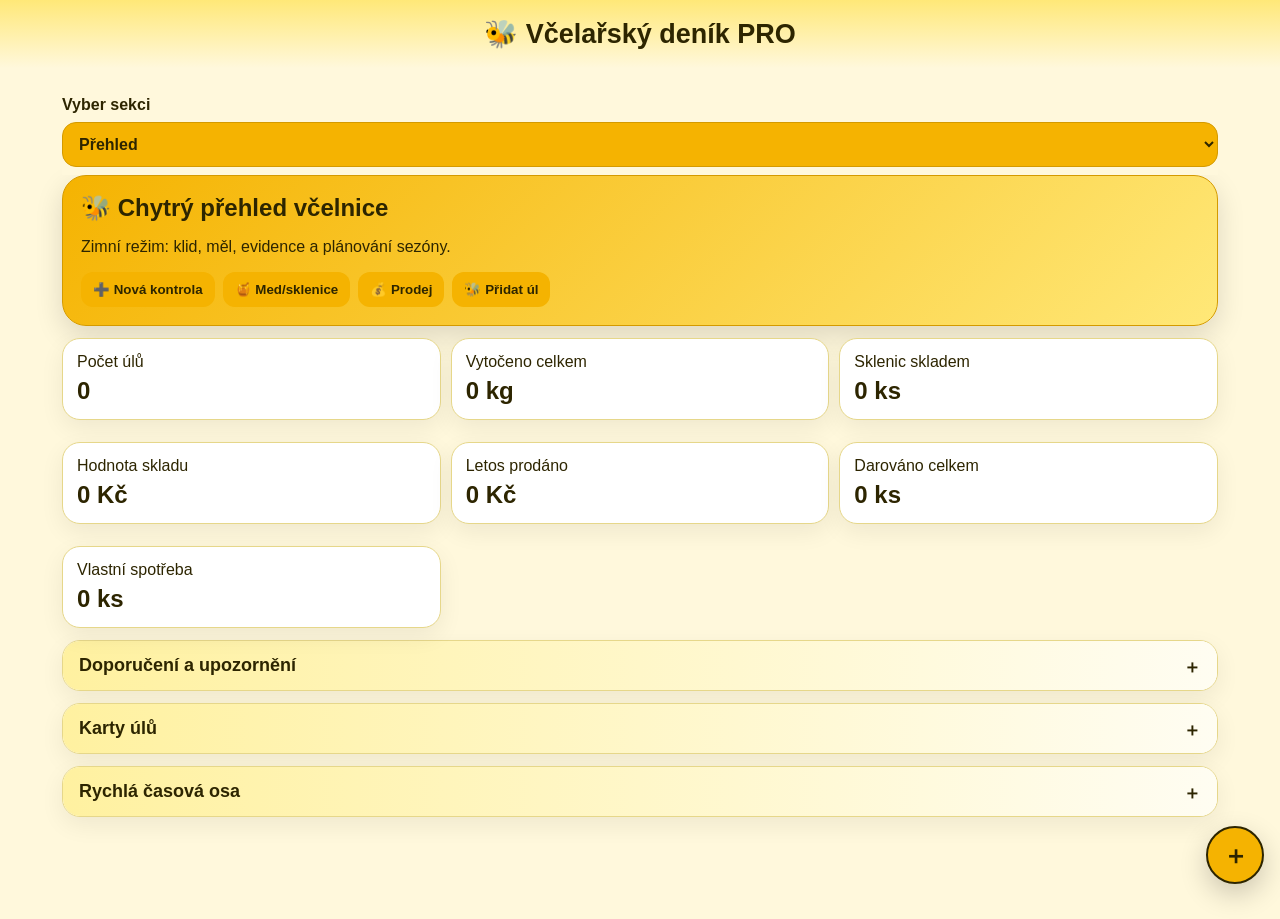
==== index.html @ c44243f2 "Add files via upload" ====
<!DOCTYPE html>
<html lang="cs">
<head>
<meta charset="UTF-8">
<meta name="viewport" content="width=device-width, initial-scale=1.0, maximum-scale=1.0">
<title>Včelařský deník PRO – opravená verze</title>
<style>
:root{--bg:#fff8dc;--card:#fffdf2;--line:#e6d78a;--text:#2d2500;--muted:#6f6500;--honey:#f5b301;--honey2:#ffe878;--danger:#c0392b;--ok:#2e7d32;--warn:#b77900;--shadow:0 8px 24px #0001}*{box-sizing:border-box}body{margin:0;font-family:Arial,system-ui,sans-serif;background:var(--bg);color:var(--text);-webkit-text-size-adjust:100%}header{text-align:center;padding:18px 12px;background:linear-gradient(#ffe878,#fff8dc)}h1{margin:0;font-size:27px}h2,h3{margin:0 0 10px}.app{max-width:1180px;margin:auto;padding:12px 12px 90px}.topnav{position:sticky;top:0;z-index:20;background:var(--bg);padding:8px 0}.topnav label{font-weight:900}.topnav select{width:100%;margin-top:4px;padding:12px;border-radius:14px;border:1px solid #d49a00;background:var(--honey);font-size:16px;font-weight:900;color:var(--text)}.tab{display:none}.tab.active{display:block}.hero{background:linear-gradient(135deg,var(--honey),var(--honey2));border:1px solid #d49a00;border-radius:24px;padding:18px;margin-bottom:12px;box-shadow:0 10px 28px #0002}.card,.stat,details{background:white;border:1px solid var(--line);border-radius:18px;margin-bottom:12px;box-shadow:var(--shadow)}.card,.stat{padding:14px}.grid{display:grid;grid-template-columns:repeat(2,1fr);gap:10px}.grid3{display:grid;grid-template-columns:repeat(3,1fr);gap:10px}.grid4{display:grid;grid-template-columns:repeat(4,1fr);gap:10px}.stat strong{display:block;font-size:24px;margin-top:6px}.pill{display:inline-flex;align-items:center;border-radius:999px;padding:5px 9px;background:#fff1a0;border:1px solid var(--line);font-size:13px;font-weight:800;margin:2px}.muted{color:var(--muted);font-size:14px}.item{border:1px solid var(--line);border-radius:14px;background:var(--card);padding:12px;margin-bottom:10px}.actions{display:flex;gap:8px;flex-wrap:wrap;margin-top:10px}button,.filebtn{border:0;border-radius:12px;padding:10px 12px;font-weight:900;background:var(--honey);color:var(--text);cursor:pointer;display:inline-flex;align-items:center;justify-content:center}button.secondary,.filebtn.secondary{background:#eee4a8}button.danger{background:var(--danger);color:white}input,select,textarea{width:100%;padding:12px;border:1px solid var(--line);border-radius:12px;background:var(--card);font-size:16px}textarea{min-height:82px}label{display:block;font-weight:800;margin:8px 0 4px}.filebtn input{display:none}.empty{text-align:center;color:var(--muted);padding:16px}.alert{border-left:6px solid var(--danger);background:#fff1ed}.goodalert{border-left:6px solid var(--ok);background:#eef8ee}.warnalert{border-left:6px solid var(--warn);background:#fff3cd}.bar{height:12px;background:#eee4a8;border-radius:999px;overflow:hidden;margin:8px 0}.bar span{display:block;height:100%;background:linear-gradient(90deg,#7cc36a,var(--honey));border-radius:999px}.hive-row{display:flex;gap:12px;align-items:flex-start}.hive-icon{width:72px;min-width:72px;text-align:center}.hive-box{width:54px;height:44px;margin:0 auto;border:3px solid #2d2500;border-radius:6px 6px 3px 3px}.hive-entrance{width:70px;height:20px;margin:2px auto 0;border:3px solid #2d2500;border-radius:4px}.hive-base{width:76px;height:6px;background:#2d2500;margin:3px auto 0;border-radius:999px}details{overflow:hidden}summary{cursor:pointer;list-style:none;padding:14px 16px;font-size:18px;font-weight:900;background:linear-gradient(90deg,#fff1a0,#fffdf2)}summary::-webkit-details-marker{display:none}summary:after{content:'＋';float:right;font-weight:900}details[open] summary:after{content:'−'}details .inside{padding:14px}.section-note{background:#fff1a0;border:1px solid var(--line);border-radius:14px;padding:10px;margin:8px 0}.chart-row{display:flex;align-items:end;gap:8px;min-height:165px;padding:10px;background:var(--card);border:1px solid var(--line);border-radius:18px;overflow-x:auto}.chart-bar{min-width:64px;text-align:center;font-size:12px}.chart-bar div{margin:auto;width:34px;background:linear-gradient(var(--honey),var(--honey2));border:1px solid #d49a00;border-radius:8px 8px 2px 2px}.timeline{border-left:4px solid var(--honey);margin-left:10px;padding-left:14px}.timeline-row{position:relative;margin-bottom:12px;background:var(--card);border:1px solid var(--line);border-radius:14px;padding:10px}.timeline-row:before{content:'';position:absolute;left:-23px;top:14px;width:12px;height:12px;background:var(--honey);border-radius:50%;border:2px solid white}table{width:100%;border-collapse:collapse;background:white;border-radius:14px;overflow:hidden}th,td{border-bottom:1px solid var(--line);padding:9px;text-align:left;vertical-align:top}th{background:#fff1a0}.fab{position:fixed;right:16px;bottom:16px;z-index:50;background:var(--honey);border:2px solid var(--text);border-radius:999px;width:58px;height:58px;box-shadow:0 10px 28px #0003;font-size:25px}.quick-panel{display:none;position:fixed;right:16px;bottom:86px;z-index:49;background:white;border:1px solid var(--line);border-radius:18px;padding:10px;box-shadow:0 10px 32px #0003;max-width:270px}.quick-panel.active{display:block}.quick-panel button{display:block;width:100%;margin:5px 0;text-align:left}#backupBox{min-height:220px;font-family:ui-monospace,Consolas,monospace;font-size:13px;white-space:pre;overflow:auto}.stepbox{background:#fff7d2;border:1px solid var(--line);border-radius:18px;padding:14px}.wizard-step{display:none}.wizard-step.active{display:block}.stepnav{display:flex;justify-content:space-between;gap:8px;margin-top:12px}.thumb{max-width:180px;max-height:130px;border-radius:14px;border:1px solid var(--line);display:block;margin-top:8px}.gallery{display:flex;gap:8px;overflow-x:auto}.photo-card{min-width:160px;border:1px solid var(--line);border-radius:14px;background:white;padding:8px}.photo-card img{width:100%;height:100px;object-fit:cover;border-radius:10px}.album-head{display:flex;justify-content:space-between;gap:8px;align-items:center;flex-wrap:wrap}.bigthumb{width:100%;max-height:220px;object-fit:cover;border-radius:14px;border:1px solid var(--line)}.gallery-grid{display:grid;grid-template-columns:repeat(auto-fill,minmax(170px,1fr));gap:10px}.album-card{background:var(--card);border:1px solid var(--line);border-radius:18px;padding:12px}.album-card h3{margin-bottom:4px}@media(max-width:760px){.grid,.grid3,.grid4{grid-template-columns:1fr}.hero h2{font-size:20px}.hive-row{align-items:center}.fab{right:12px;bottom:12px}}
</style>
</head>
<body>
<header><h1>🐝 Včelařský deník PRO</h1></header>
<main class="app">
<nav class="topnav"><label for="tabSelect">Vyber sekci</label><select id="tabSelect" onchange="openTab(this.value)"><option value="prehled">Přehled</option><option value="uly">Úly</option><option value="kontroly">Kontroly</option><option value="krmeni">Krmení</option><option value="leceni">Léčení</option><option value="matky">Matky</option><option value="oddelky">Oddělky</option><option value="zimovani">Zimování</option><option value="med">Med a sklad</option><option value="prodej">💰 Prodej</option><option value="galerie">🖼️ Galerie</option><option value="sklad">Sklad vybavení</option><option value="stanoviste">Stanoviště</option><option value="historie">Historie a grafy</option><option value="verze">📌 Verze</option><option value="zalohy">Záloha a nastavení</option></select></nav>
<section id="prehled" class="tab active"><div class="hero"><h2>🐝 Chytrý přehled včelnice</h2><p id="seasonText"></p><div class="actions"><button onclick="openTab('kontroly')">➕ Nová kontrola</button><button onclick="openTab('med')">🍯 Med/sklenice</button><button onclick="openTab('prodej')">💰 Prodej</button><button onclick="openTab('uly')">🐝 Přidat úl</button></div></div><div class="grid3"><div class="stat">Počet úlů<strong id="sHives">0</strong></div><div class="stat">Vytočeno celkem<strong id="sHoney">0 kg</strong></div><div class="stat">Sklenic skladem<strong id="sJars">0 ks</strong></div><div class="stat">Hodnota skladu<strong id="sStockValue">0 Kč</strong></div><div class="stat">Letos prodáno<strong id="sSold">0 Kč</strong></div><div class="stat">Darováno celkem<strong id="sGifted">0 ks</strong></div><div class="stat">Vlastní spotřeba<strong id="sOwn">0 ks</strong></div></div><details><summary>Doporučení a upozornění</summary><div class="inside"><div id="recommendations"></div></div></details><details><summary>Karty úlů</summary><div class="inside"><div id="hiveCards"></div></div></details><details><summary>Rychlá časová osa</summary><div class="inside"><div id="globalTimeline"></div></div></details></section>
<section id="uly" class="tab"><details><summary>Přidat / upravit úl</summary><div class="inside"><input type="hidden" id="hiveEditId"><label>Vyber úl k úpravě</label><select id="hiveEditSelect" onchange="selectHiveForEdit(this.value)"></select><div class="grid"><div><label>Název úlu</label><input id="hiveName"></div><div><label>Stanoviště / město</label><input id="hiveCity"></div><div><label>Přiřadit ke stanovišti</label><select id="hiveApiary"></select></div><div><label>Rámková míra</label><input id="hiveFrame" placeholder="39×24"></div><div><label>Počet nástavků</label><input id="hiveBoxes" type="number" min="0"></div><div><label>Počet rámků</label><input id="hiveFrames" type="number" min="0"></div><div><label>Síla včelstva</label><select id="hiveStrength"><option>slabé</option><option selected>dobré</option><option>silné</option></select></div><div><label>Matka</label><select id="hiveQueen"><option>neznámá</option><option>viděna</option><option>neviděna</option><option>potřeba zkontrolovat</option></select></div><div><label>QR / označení</label><input id="hiveQr"></div><div><label>Barva nástavku</label><input id="hiveBoxColor" type="color" value="#f5b301"></div><div><label>Barva česna</label><input id="hiveEntranceColor" type="color" value="#8b5a2b"></div></div><label>Poznámka</label><textarea id="hiveNote"></textarea><div class="actions"><button onclick="saveHive()">Uložit úl</button><button class="secondary" onclick="clearHiveForm()">Nový / vyčistit</button></div></div></details><details><summary>Seznam úlů</summary><div class="inside"><div id="hiveList"></div></div></details></section>
<section id="kontroly" class="tab"><details><summary>Průvodce kontrolou úlu krok za krokem</summary><div class="inside"><div class="stepbox"><div class="wizard-step active"><h3>1/5 Základ kontroly</h3><div class="grid"><div><label>Datum</label><input id="checkDate" type="date"></div><div><label>Úl</label><select id="checkHive"></select></div><div><label>Počasí</label><input id="checkWeather"><div class="actions"><button type="button" class="secondary" onclick="loadWeatherGpsOrHive('checkWeather','checkHive','weatherStatus')">Načíst aktuální počasí</button></div><p class="muted" id="weatherStatus"></p></div><div><label>Nálada včel</label><select id="checkMood"><option>klidné</option><option selected>normální</option><option>nervózní</option><option>agresivní</option></select></div></div></div><div class="wizard-step"><h3>2/5 Plod, zásoby a matka</h3><div class="grid"><div><label>Počet plodových rámků</label><input id="checkBroodFrames" type="number" min="0"></div><div><label>Počet zavíčkovaných plodových rámků</label><input id="checkCappedBroodFrames" type="number" min="0"></div><div><label>Počet rámků obsazených včelami</label><input id="checkBeeFrames" type="number" min="0"></div><div><label>Počet zásobních rámků</label><input id="checkStoreFrames" type="number" min="0"></div><div><label>Pylové zásoby</label><select id="checkPollen"><option>málo</option><option selected>dost</option><option>hodně</option></select></div><div><label>Matka</label><select id="checkQueen"><option>neviděna</option><option>viděna</option><option>potřeba zkontrolovat</option></select></div><div><label>Vajíčka / larvy</label><select id="checkEggs"><option>nezkontrolováno</option><option>vajíčka vidět</option><option>larvy vidět</option><option>vajíčka i larvy vidět</option><option>bez vajíček i larev</option></select></div></div></div><div class="wizard-step"><h3>3/5 Med a zavíčkování po skupinách</h3><div class="grid"><div><label>Počet rámků s medem celkem</label><input id="checkHoneyFrames" type="number" min="0"></div><div><label>Zavíčkování medu – skupiny rámků</label><div class="actions"><input id="capFrames" type="number" min="0" placeholder="počet rámků"><input id="capPercent" type="number" min="0" max="100" placeholder="%"><button type="button" class="secondary" onclick="addCappingGroup()">Přidat</button></div><div id="cappingList" class="muted"></div></div></div></div><div class="wizard-step"><h3>4/5 Rojení, varroa a zásah</h3><div class="grid"><div><label>Matečníky</label><select id="checkCells"><option>ne</option><option>ano</option><option>nejisté</option></select></div><div><label>Spad varroa</label><input id="checkVarroa" type="number" min="0"></div><div><label>Síla včelstva</label><select id="checkStrength"><option>slabé</option><option selected>dobré</option><option>silné</option></select></div><div><label>Další kontrola</label><input id="checkNext" type="date"></div></div><label>Co jsem udělal</label><textarea id="checkAction"></textarea></div><div class="wizard-step"><h3>5/5 Fotka a poznámky</h3><label>Fotka kontroly – uloží se malý náhled</label><input id="checkPhoto" type="file" accept="image/*"><div id="photoPreview"></div><label>Vlastní poznámka</label><textarea id="checkNote"></textarea></div><div class="stepnav"><button class="secondary" onclick="wizardPrev()" type="button">Zpět</button><button class="secondary" onclick="wizardNext()" type="button">Pokračovat</button><button onclick="saveCheck()" type="button">Uložit kontrolu</button></div></div></div></details><details><summary>Rychlá kontrola</summary><div class="inside"><div class="grid"><div><label>Datum</label><input id="quickCheckDate" type="date"></div><div><label>Úl</label><select id="quickCheckHive"></select></div><div><label>Počasí</label><input id="quickCheckWeather"><div class="actions"><button type="button" class="secondary" onclick="loadWeatherGpsOrHive('quickCheckWeather','quickCheckHive','quickWeatherStatus')">Načíst aktuální počasí</button></div><p class="muted" id="quickWeatherStatus"></p></div><div><label>Další kontrola</label><input id="quickCheckNext" type="date"></div></div><label>Poznámka</label><textarea id="quickCheckText"></textarea><button onclick="saveQuickCheck()">Uložit rychlou kontrolu</button></div></details><details><summary>Historie kontrol</summary><div class="inside"><label>Filtrovat podle úlu</label><select id="checkFilter" onchange="renderChecks()"></select><div id="checkList"></div></div></details><details><summary>Fotogalerie náhledů</summary><div class="inside"><div id="photoGallery"></div></div></details></section>
<section id="krmeni" class="tab"><details><summary>Přidat krmení</summary><div class="inside"><div class="grid"><div><label>Datum</label><input id="feedDate" type="date"></div><div><label>Úl</label><select id="feedHive"></select></div><div><label>Druh</label><input id="feedType"></div><div><label>Množství kg</label><input id="feedKg" type="number" step="0.1"></div><div><label>Cena Kč</label><input id="feedCost" type="number"></div></div><label>Poznámka</label><textarea id="feedNote"></textarea><button onclick="saveSimple('feeds')">Uložit krmení</button></div></details><details><summary>Historie krmení</summary><div class="inside"><label>Úl</label><select id="feedFilter" onchange="renderSimpleLists()"></select><div id="feedList"></div></div></details></section>
<section id="leceni" class="tab"><details><summary>Přidat léčení / varroa</summary><div class="inside"><div class="grid"><div><label>Datum</label><input id="treatDate" type="date"></div><div><label>Úl</label><select id="treatHive"></select></div><div><label>Přípravek / metoda</label><input id="treatProduct"></div><div><label>Spad roztočů</label><input id="treatMites" type="number"></div><div><label>Další kontrola</label><input id="treatNext" type="date"></div></div><label>Poznámka</label><textarea id="treatNote"></textarea><button onclick="saveSimple('treatments')">Uložit léčení</button></div></details><details><summary>Historie léčení</summary><div class="inside"><label>Úl</label><select id="treatFilter" onchange="renderSimpleLists()"></select><div id="treatmentList"></div></div></details></section>
<section id="matky" class="tab"><details><summary>Evidence matek</summary><div class="inside"><div class="grid"><div><label>Úl</label><select id="queenHive"></select></div><div><label>Rok matky</label><input id="queenYear" type="number"></div><div><label>Barva značení</label><input id="queenColor"></div><div><label>Původ</label><input id="queenOrigin"></div><div><label>Výkon</label><select id="queenPerformance"><option>slabá</option><option selected>dobrá</option><option>výborná</option></select></div></div><label>Poznámka</label><textarea id="queenNote"></textarea><button onclick="saveSimple('queens')">Uložit matku</button></div></details><details><summary>Seznam matek</summary><div class="inside"><label>Úl</label><select id="queenFilter" onchange="renderSimpleLists()"></select><div id="queenList"></div></div></details></section>
<section id="oddelky" class="tab"><details><summary>Evidence oddělků</summary><div class="inside"><div class="grid"><div><label>Název oddělku</label><input id="splitName"></div><div><label>Vznikl z úlu</label><select id="splitHive"></select></div><div><label>Datum</label><input id="splitDate" type="date"></div><div><label>Síla</label><select id="splitStrength"><option>slabý</option><option selected>dobrý</option><option>silný</option></select></div><div><label>Přijetí matky</label><select id="splitQueenAccepted"><option>ano</option><option>ne</option><option>nejisté</option></select></div></div><label>Poznámka</label><textarea id="splitNote"></textarea><button onclick="saveSimple('splits')">Uložit oddělek</button></div></details><details><summary>Seznam oddělků</summary><div class="inside"><label>Původní úl</label><select id="splitFilter" onchange="renderSimpleLists()"></select><div id="splitList"></div></div></details></section>
<section id="zimovani" class="tab"><details><summary>Zimování</summary><div class="inside"><div class="grid"><div><label>Úl</label><select id="winterHive"></select></div><div><label>Zásoby kg</label><input id="winterFood" type="number" step="0.1"></div><div><label>Síla před zimou</label><select id="winterStrength"><option>slabé</option><option selected>dobré</option><option>silné</option></select></div><div><label>Přežil zimu</label><select id="winterAlive"><option>ano</option><option>ne</option></select></div></div><label>Poznámka</label><textarea id="winterNote"></textarea><button onclick="saveSimple('wintering')">Uložit zimování</button></div></details><details><summary>Historie zimování</summary><div class="inside"><label>Úl</label><select id="winterFilter" onchange="renderSimpleLists()"></select><div id="winterList"></div></div></details></section>
<section id="med" class="tab"><details><summary>Vytáčení medu</summary><div class="inside"><div class="grid"><div><label>Datum vytáčení</label><input id="harvestDate" type="date"></div><div><label>Úl</label><select id="harvestHive"></select></div><div><label>Množství kg</label><input id="harvestKg" type="number" step="0.1"></div><div><label>Druh medu</label><input id="harvestType"></div></div><label>Poznámka</label><textarea id="harvestNote"></textarea><button onclick="saveHarvest()">Uložit vytáčení</button></div></details><details><summary>Sklad medu ve sklenicích</summary><div class="inside"><div class="section-note">Prodej, darování i vlastní spotřeba odečítají kusy ze skladu.</div><div class="grid"><div><label>Datum stočení</label><input id="jarDate" type="date"></div><div><label>Velikost / název sklenice</label><input id="jarName"></div><div><label>Váha medu v jedné sklenici kg</label><input id="jarWeight" type="number" step="0.01"></div><div><label>Počet kusů</label><input id="jarCount" type="number" min="0"></div><div><label>Cena za kus Kč</label><input id="jarPrice" type="number" step="1"></div><div><label>Druh medu</label><input id="jarHoneyType"></div></div><label>Poznámka</label><textarea id="jarNote"></textarea><button onclick="saveJarBatch()">Přidat sklenice na sklad</button></div></details><details><summary>Aktuální sklad</summary><div class="inside"><div id="jarInventory"></div></div></details><details><summary>Historie medu, prodeje, darů a vlastní spotřeby</summary><div class="inside"><div id="honeyHistory"></div></div></details></section>
<section id="prodej" class="tab"><div class="hero"><h2>💰 Prodej a odběratelé</h2><p>Centrum pro objednávky, prodej, darování, vlastní spotřebu a přehled odběratelů.</p></div><div class="grid4"><div class="stat">Sklenic k prodeji<strong id="pJars">0 ks</strong></div><div class="stat">Tržby letos<strong id="pSales">0 Kč</strong></div><div class="stat">Nevyřízené objednávky<strong id="pOrders">0</strong></div><div class="stat">Nej odběratel<strong id="pBest">-</strong></div></div><details id="orderDetails"><summary>📦 Objednávky medu</summary><div class="inside"><input type="hidden" id="orderEditId"><div class="grid"><div><label>Zákazník</label><select id="orderCustomer"></select></div><div><label>Šarže / preferované sklenice</label><select id="orderBatch"></select></div><div><label>Počet objednaných kusů</label><input id="orderCount" type="number" min="1"></div><div><label>Stav objednávky</label><select id="orderStatus"><option value="čeká">čeká</option><option value="připraveno">připraveno</option><option value="vyřízeno">vyřízeno</option><option value="zrušeno">zrušeno</option></select></div><div><label>Datum objednávky</label><input id="orderDate" type="date"></div></div><label>Poznámka</label><textarea id="orderNote"></textarea><div class="actions"><button onclick="saveHoneyOrder()">Uložit objednávku</button><button class="secondary" onclick="clearOrderForm()" type="button">Nová / vyčistit</button></div><hr><div id="honeyOrderList"></div></div></details><details id="customersDetails"><summary>👥 Zákazníci</summary><div class="inside"><input type="hidden" id="customerEditId"><div class="grid"><div><label>Vyber zákazníka k úpravě</label><select id="customerEditSelect" onchange="selectCustomerForEdit(this.value)"></select></div><div><label>Jméno zákazníka</label><input id="customerName"></div><div><label>Telefon / kontakt</label><input id="customerContact"></div></div><label>Poznámka</label><textarea id="customerNote"></textarea><div class="actions"><button onclick="saveCustomer()">Uložit zákazníka</button><button class="secondary" onclick="clearCustomerForm()" type="button">Nový / vyčistit</button></div><hr><div id="customerList"></div></div></details><details id="saleDetails"><summary>🛒 Prodej, darování a vlastní spotřeba</summary><div class="inside"><h3>Prodej sklenic</h3><input type="hidden" id="saleEditId"><div class="grid"><div><label>Datum prodeje</label><input id="saleDate" type="date"></div><div><label>Šarže / sklenice</label><select id="saleBatch"></select></div><div><label>Počet prodaných kusů</label><input id="saleCount" type="number" min="1"></div><div><label>Cena za kus Kč</label><input id="salePrice" type="number"></div><div><label>Zákazník</label><select id="saleCustomer"></select></div></div><button onclick="saveJarSale()">Uložit prodej</button><hr><h3>Darování medu</h3><input type="hidden" id="giftEditId"><div class="grid"><div><label>Datum darování</label><input id="giftDate" type="date"></div><div><label>Šarže / sklenice</label><select id="giftBatch"></select></div><div><label>Počet darovaných kusů</label><input id="giftCount" type="number" min="1"></div><div><label>Komu darováno</label><select id="giftCustomer"></select></div></div><label>Poznámka k daru</label><input id="giftNote"><button onclick="saveHoneyGift()">Uložit darování</button><hr><h3>Vlastní spotřeba</h3><input type="hidden" id="ownEditId"><div class="grid"><div><label>Datum odebrání</label><input id="ownDate" type="date"></div><div><label>Šarže / sklenice</label><select id="ownBatch"></select></div><div><label>Počet kusů pro vlastní spotřebu</label><input id="ownCount" type="number" min="1"></div><div><label>Důvod / poznámka</label><input id="ownNote"></div></div><div class="actions"><button onclick="saveOwnHoneyUse()">Uložit vlastní spotřebu</button><button class="secondary" onclick="clearOwnHoneyUseForm()" type="button">Nová / vyčistit</button></div></div></details><details><summary>📦 Sklad k prodeji a vlastní spotřeba</summary><div class="inside"><div id="saleStockSummary"></div><h3>Vlastní spotřeba – odečtené sklenice</h3><div id="ownHoneyUseList"></div></div></details><details><summary>🥇 Nejlepší odběratelé</summary><div class="inside"><div id="customerLeaderboard"></div></div></details><details><summary>📈 Tržby podle měsíců</summary><div class="inside"><div id="salesMonthChart"></div></div></details></section>

<section id="galerie" class="tab"><div class="hero"><h2>🖼️ Galerie a alba</h2><p>Fotky můžeš uložit do vlastních alb, například Medobraní, Úl doma, Oddělky nebo Kontroly.</p><div class="actions"><button onclick="openDetails('albumCreateDetails')">＋ Album</button><button onclick="openDetails('photoUploadDetails')">📷 Fotka</button><button onclick="openDetails('albumListDetails')">🖼️ Alba</button></div></div><details id="albumCreateDetails"><summary>＋ Vytvořit album</summary><div class="inside"><div class="grid"><div><label>Název alba</label><input id="albumName" placeholder="Např. Medobraní 2026"></div><div><label>Datum</label><input id="albumDate" type="date"></div></div><label>Poznámka k albu</label><textarea id="albumNote" placeholder="Co do alba patří..."></textarea><button onclick="savePhotoAlbum()">Uložit album</button></div></details><details id="photoUploadDetails"><summary>📷 Přidat fotku do alba</summary><div class="inside"><div class="grid"><div><label>Album</label><select id="photoAlbum"></select></div><div><label>Datum fotky</label><input id="galleryPhotoDate" type="date"></div><div><label>Název fotky</label><input id="galleryPhotoTitle" placeholder="Např. První med"></div><div><label>Fotka</label><input id="galleryPhotoFile" type="file" accept="image/*"></div></div><div id="galleryPhotoPreview"></div><label>Poznámka k fotce</label><textarea id="galleryPhotoNote"></textarea><button onclick="saveGalleryPhoto()">Uložit fotku</button></div></details><details id="albumListDetails"><summary>🖼️ Alba a fotky</summary><div class="inside"><div id="albumGalleryList"></div></div></details></section>
<section id="sklad" class="tab"><details><summary>Včelařské náklady a vybavení</summary><div class="inside"><div class="grid"><div><label>Datum nákupu</label><input id="expenseDate" type="date"></div><div><label>Kategorie</label><select id="expenseCategory"><option>Úly a části úlů</option><option>Rámky a mezistěny</option><option>Medobraní a zpracování medu</option><option>Ochranné pomůcky</option><option>Nářadí</option><option>Léčení</option><option>Krmení</option><option>Sklenice, víčka a etikety</option><option>Ostatní</option></select></div><div><label>Název položky</label><input id="expenseName"></div><div><label>Množství</label><input id="expenseQty" type="number" step="0.1"></div><div><label>Jednotka</label><input id="expenseUnit"></div><div><label>Cena celkem Kč</label><input id="expenseCost" type="number"></div></div><label>Poznámka</label><textarea id="expenseNote"></textarea><button onclick="saveExpense()">Uložit náklad</button></div></details><details><summary>Přehled nákladů</summary><div class="inside"><div id="expenseStats"></div><div id="expenseList"></div></div></details><details><summary>Sklad vybavení</summary><div class="inside"><div class="grid"><div><label>Kategorie</label><input id="stockCategory"></div><div><label>Název</label><input id="stockName"></div><div><label>Množství</label><input id="stockQty" type="number" step="0.1"></div><div><label>Jednotka</label><input id="stockUnit"></div><div><label>Cena Kč</label><input id="stockCost" type="number"></div></div><label>Poznámka</label><textarea id="stockNote"></textarea><button onclick="saveSimple('stock')">Uložit položku</button><hr><div id="stockList"></div></div></details></section>
<section id="stanoviste" class="tab"><details><summary>Stanoviště</summary><div class="inside"><div class="grid"><div><label>Název stanoviště</label><input id="apiaryName"></div><div><label>Lokace / obec</label><input id="apiaryLocation"></div><div><label>GPS šířka</label><input id="apiaryLat" inputmode="decimal"></div><div><label>GPS délka</label><input id="apiaryLon" inputmode="decimal"></div><div><label>Poznámka ke snůšce</label><input id="apiaryNote"></div></div><button onclick="saveSimple('apiaries')">Uložit stanoviště</button></div></details><details><summary>Seznam a srovnání stanovišť</summary><div class="inside"><div id="apiaryList"></div><div id="apiaryChart"></div></div></details></section>
<section id="historie" class="tab"><details><summary>Finanční porovnání – výdělek oproti nákupům</summary><div class="inside"><div id="financeCompare"></div></div></details><details><summary>Roční historie medu</summary><div class="inside"><div id="yearTable"></div></div></details><details><summary>Historie stáčení medu</summary><div class="inside"><div id="jarBatchMoneyHistory"></div></div></details><details><summary>Historie prodeje medu</summary><div class="inside"><div id="jarSaleMoneyHistory"></div></div></details><details><summary>Graf medu podle úlů</summary><div class="inside"><div id="honeyByHiveChart"></div></div></details><details><summary>Graf varroa spadu</summary><div class="inside"><div id="miteChart"></div></div></details><details><summary>Žebříček odběratelů</summary><div class="inside"><div id="customerLeaderboard2"></div></div></details><details><summary>Porovnání úlů</summary><div class="inside"><div id="hiveProfilesExtra"></div></div></details><details><summary>Časová osa úlů</summary><div class="inside"><div id="hiveTimelineExtra"></div></div></details></section>

<section id="verze" class="tab"><div class="hero"><h2>📌 Verze a změny aplikace</h2><p>Přehled úprav, aby bylo jasné, co se v aplikaci měnilo.</p></div><details><summary>Historie verzí</summary><div class="inside"><div class="timeline"><div class="timeline-row"><b>29.06.2026 – v4.6</b><p>Přidána samostatná galerie s alby, nahráváním fotek jako náhledů a mazáním fotek i celých alb. Všechny rozbalovací části v záložkách se po otevření záložky automaticky zavírají, aby se nemuselo zbytečně sjíždět a zavírat ručně.</p></div><div class="timeline-row"><b>29.06.2026 – v4.5</b><p>Přidáno finanční porovnání výdělků proti nákupům, rozdíl hotově i včetně hodnoty skladu, historie stáčení a prodeje v kusech, kilogramech a korunách.</p></div><div class="timeline-row"><b>29.06.2026 – v4.4</b><p>Odstraněn dlouhý popis pod názvem aplikace. Přidána samostatná záložka Verze s historií úprav.</p></div><div class="timeline-row"><b>29.06.2026 – v4.3</b><p>Opravena vlastní spotřeba medu: jde upravit i smazat, odečítá se ze skladu a ve skladu je vidět vyrobeno / prodáno / darováno / vlastní / zbývá k prodeji.</p></div><div class="timeline-row"><b>29.06.2026 – v4.2</b><p>Opraveny úpravy prodeje, darování a vlastní spotřeby u šarží, které už mají 0 kusů skladem.</p></div><div class="timeline-row"><b>29.06.2026 – v4.1</b><p>Opraveno zobrazování smazaných zákazníků v historii, rychlá kontrola už neukazuje falešně slabé včelstvo a graf stanovišť počítá i ručně přiřazené úly.</p></div><div class="timeline-row"><b>Předchozí verze</b><p>Zákazníci, objednávky, prodej medu, darování, vlastní spotřeba, počasí přes GPS / stanoviště, fotky kontrol, zálohy a import starších JSON dat.</p></div></div></div></details><details><summary>Co kontrolovat po nahrání na GitHub</summary><div class="inside"><div class="item"><b>Po nahrání nové verze ověř:</b><p>1) Přidání vlastní spotřeby odečte kusy ze skladu. 2) Úprava vlastní spotřeby funguje i u poslední sklenice. 3) Záloha JSON jde exportovat a znovu importovat. 4) Počasí funguje na GitHub Pages přes HTTPS.</p></div></div></details></section>
<section id="zalohy" class="tab"><details><summary>Nastavení</summary><div class="inside"><div class="grid"><div><label>Kontrola po dnech</label><input id="setCheckDays" type="number"></div><div><label>Vysoký spad varroa od</label><input id="setMiteLimit" type="number"></div><div><label>Výchozí město pro počasí</label><input id="setWeatherCity"></div><div><label>Málo sklenic pod počet</label><input id="setJarLimit" type="number"></div></div><button onclick="saveSettings()">Uložit nastavení</button><p id="storageStatus" class="muted"></p></div></details><details><summary>Záloha dat</summary><div class="inside"><p class="muted">Data jsou offline v zařízení. Import starších JSON záloh se normalizuje.</p><div class="actions"><button onclick="exportBackupFile()">Exportovat JSON soubor</button><label class="filebtn secondary">Importovat JSON soubor<input type="file" id="backupFileInput" accept="application/json,.json" onchange="importBackupFile(event)"></label><button class="secondary" onclick="exportDataText()">Zobrazit zálohu jako text</button><button class="secondary" onclick="importDataText()">Načíst textovou zálohu</button><button class="danger" onclick="resetAll()">Smazat vše</button></div><textarea id="backupBox"></textarea></div></details></section>
<button class="fab" onclick="toggleQuickPanel()">＋</button><div id="quickPanel" class="quick-panel"><button onclick="openTab('kontroly');toggleQuickPanel(false)">➕ Nová kontrola</button><button onclick="openTab('med');toggleQuickPanel(false)">🍯 Med/sklenice</button><button onclick="openTab('prodej');toggleQuickPanel(false)">💰 Prodej</button><button onclick="openTab('krmeni');toggleQuickPanel(false)">🍬 Krmení</button><button onclick="openTab('leceni');toggleQuickPanel(false)">🧪 Léčení</button><button onclick="openTab('uly');toggleQuickPanel(false)">🐝 Úl</button></div>
</main>
<script>
'use strict';
const KEY='vcelarsky_denik_pro_komplet_zakaznici_v5_opraveno';let data=null,activeTab='prehled',capGroups=[],wizardStep=0;
function defaultSettings(){return{checkDays:14,miteLimit:10,jarLimit:20,weatherCity:'Jablonec nad Nisou'}}
function blank(){return{version:5,hives:[],checks:[],feeds:[],treatments:[],queens:[],splits:[],wintering:[],honeyHarvests:[],jarBatches:[],jarSales:[],honeyGifts:[],ownHoneyUses:[],honeyOrders:[],customers:[],galleryAlbums:[],galleryPhotos:[],stock:[],apiaries:[],expenses:[],settings:defaultSettings()}}
function id(){return Date.now().toString(36)+Math.random().toString(36).slice(2)}function today(){return new Date().toISOString().slice(0,10)}function nv(x){return Number(x||0)}function el(i){return document.getElementById(i)}function val(i){let e=el(i);return e?String(e.value||'').trim():''}function num(i){return nv(val(i))}function setHTML(i,v){let e=el(i);if(e)e.innerHTML=v}function setText(i,v){let e=el(i);if(e)e.textContent=v}function clearInput(i){let e=el(i);if(e)e.value=''}function esc(s){return String(s??'').replaceAll('&','&amp;').replaceAll('<','&lt;').replaceAll('>','&gt;').replaceAll('"','&quot;').replaceAll("'",'&#039;')}function kg(x){return nv(x).toLocaleString('cs-CZ',{maximumFractionDigits:1})+' kg'}function kc(x){return Math.round(nv(x)).toLocaleString('cs-CZ')+' Kč'}function fd(d){if(!d)return'neuvedeno';let p=String(d).split('-');return p.length===3?`${p[2]}.${p[1]}.${p[0]}`:d}function yearOf(d){return String(d||today()).slice(0,4)}function daysSince(d){let t=new Date((d||'1900-01-01')+'T00:00:00').getTime();return Number.isNaN(t)?999:Math.floor((Date.now()-t)/86400000)}
function normalizeImportedData(raw){raw=raw||{};let d={...blank(),...raw};d.settings={...defaultSettings(),...(raw.settings||{})};['hives','checks','feeds','treatments','queens','splits','wintering','honeyHarvests','jarBatches','jarSales','honeyGifts','ownHoneyUses','honeyOrders','customers','galleryAlbums','galleryPhotos','stock','apiaries','expenses'].forEach(k=>{if(!Array.isArray(d[k]))d[k]=[]});if(Array.isArray(raw.honey)&&!d.honeyHarvests.length)d.honeyHarvests=raw.honey.map(x=>({id:x.id||id(),date:x.date||today(),hiveId:x.hiveId||'',kg:nv(x.kg),honeyType:x.honeyType||'',note:x.note||''}));if(Array.isArray(raw.sales)&&!d.jarSales.length)d.jarSales=raw.sales.map(x=>({id:x.id||id(),date:x.date||today(),batchId:x.batchId||'legacy',count:nv(x.count)||1,price:nv(x.price),customerId:x.customerId||'',weightKg:nv(x.weightKg||x.kg||0),honeyType:x.honeyType||''}));d.hives=d.hives.map(h=>({...h,id:h.id||id(),apiaryId:h.apiaryId||''}));d.checks=d.checks.map(c=>({...c,id:c.id||id(),honeyCappings:Array.isArray(c.honeyCappings)?c.honeyCappings:[],recommendations:Array.isArray(c.recommendations)?c.recommendations:[],beeFrames:nv(c.beeFrames||c.occupiedBeeFrames||0)}));d.jarSales=d.jarSales.map(s=>({...s,id:s.id||id(),customerId:s.customerId||s.customer||''}));d.honeyGifts=d.honeyGifts.map(g=>({...g,id:g.id||id(),customerId:g.customerId||g.customer||''}));d.ownHoneyUses=d.ownHoneyUses.map(o=>({...o,id:o.id||id(),batchId:o.batchId||'',count:nv(o.count),weightKg:nv(o.weightKg||0),honeyType:o.honeyType||'',note:o.note||''}));d.version=5;return d}
function loadData(){let stored=null;let usedKey=KEY;let keys=[KEY,'vcelarsky_denik_pro_komplet_zakaznici_v4','vcelarsky_denik_pro_komplet_zakaznici_v3','vcelarsky_denik_pro_komplet_zakaznici_v2','vcelarsky_denik_pro_komplet_zakaznici'];for(let k of keys){try{let raw=localStorage.getItem(k);if(raw){stored=JSON.parse(raw);usedKey=k;break}}catch(e){}}data=normalizeImportedData(stored||blank());saveData(false);setText('storageStatus',usedKey!==KEY?'Úložiště: localStorage, starší data byla převedena do nové verze.':'Úložiště: localStorage, vše offline v tomto zařízení.')}function saveData(render=true){localStorage.setItem(KEY,JSON.stringify(data));if(render)renderAll()}
function closeDetailsInTab(k){let t=el(k);if(!t)return;t.querySelectorAll('details').forEach(d=>d.open=false)}function openTab(k){activeTab=k;document.querySelectorAll('.tab').forEach(x=>x.classList.remove('active'));if(el(k)){el(k).classList.add('active');closeDetailsInTab(k)}if(el('tabSelect'))el('tabSelect').value=k;window.scrollTo({top:0,behavior:'smooth'})}function toggleQuickPanel(force){let q=el('quickPanel');if(!q)return;if(force===false)q.classList.remove('active');else q.classList.toggle('active')}function openDetails(i){let d=el(i);if(d)d.open=true}
function hiveName(i){let h=data.hives.find(x=>x.id===i);return h?h.name:'Neznámý úl'}function customerName(i){if(!i||i==='none')return'Bez zákazníka';let c=data.customers.find(x=>x.id===i);return c?c.name:'Smazaný / neznámý zákazník'}function batchName(i){let b=data.jarBatches.find(x=>x.id===i);return b?`${b.name||'sklenice'} – ${b.honeyType||''}`:'bez šarže'}function hiveIcon(h){return `<div class="hive-icon"><div class="hive-box" style="background:${h.boxColor||'#f5b301'}"></div><div class="hive-entrance" style="background:${h.entranceColor||'#8b5a2b'}"></div><div class="hive-base"></div></div>`}function hiveOptions(all=true){let o=all?'<option value="all">Všechny úly</option>':'';o+=data.hives.map(h=>`<option value="${h.id}">${esc(h.name)}</option>`).join('');return o||'<option value="">Nejdřív přidej úl</option>'}function customerOptions(){return '<option value="">Bez zákazníka</option>'+data.customers.map(c=>`<option value="${c.id}">${esc(c.name)}</option>`).join('')}function fillSelect(i,html){let e=el(i);if(!e)return;let old=e.value;e.innerHTML=html;if([...e.options].some(o=>o.value===old))e.value=old}
function options(){let one=data.hives.length?data.hives.map(h=>`<option value="${h.id}">${esc(h.name)}</option>`).join(''):'<option value="">Nejdřív přidej úl</option>';['checkHive','quickCheckHive','feedHive','treatHive','queenHive','splitHive','winterHive','harvestHive'].forEach(i=>fillSelect(i,one));['checkFilter','feedFilter','treatFilter','queenFilter','splitFilter','winterFilter'].forEach(i=>fillSelect(i,hiveOptions(true)));fillSelect('hiveEditSelect','<option value="">＋ Přidat nový úl</option>'+data.hives.map(h=>`<option value="${h.id}">${esc(h.name)}</option>`).join(''));fillSelect('hiveApiary','<option value="">Automaticky podle města</option>'+data.apiaries.map(a=>`<option value="${a.id}">${esc(a.name||a.location||'Stanoviště')}</option>`).join(''));['saleCustomer','giftCustomer','orderCustomer'].forEach(i=>fillSelect(i,customerOptions()));fillSelect('customerEditSelect','<option value="">＋ Přidat nového zákazníka</option>'+data.customers.map(c=>`<option value="${c.id}">${esc(c.name)}</option>`).join(''))}
function defaults(){['checkDate','quickCheckDate','feedDate','treatDate','splitDate','harvestDate','jarDate','saleDate','giftDate','ownDate','orderDate','expenseDate'].forEach(i=>{if(el(i)&&!el(i).value)el(i).value=today()});if(el('setCheckDays')){el('setCheckDays').value=data.settings.checkDays;el('setMiteLimit').value=data.settings.miteLimit;el('setWeatherCity').value=data.settings.weatherCity;el('setJarLimit').value=data.settings.jarLimit}}
function saveSettings(){data.settings={...data.settings,checkDays:num('setCheckDays')||14,miteLimit:num('setMiteLimit')||10,weatherCity:val('setWeatherCity')||'Jablonec nad Nisou',jarLimit:num('setJarLimit')||20};saveData()}
function saveHive(){let name=val('hiveName');if(!name){alert('Zadej název úlu.');return}let edit=val('hiveEditId');let h={id:edit||id(),name,city:val('hiveCity')||data.settings.weatherCity,frame:val('hiveFrame')||'39×24',boxes:num('hiveBoxes')||1,frames:num('hiveFrames')||10,strength:val('hiveStrength'),queen:val('hiveQueen'),qr:val('hiveQr'),boxColor:val('hiveBoxColor')||'#f5b301',entranceColor:val('hiveEntranceColor')||'#8b5a2b',note:val('hiveNote'),apiaryId:val('hiveApiary')};if(edit)data.hives=data.hives.map(x=>x.id===edit?h:x);else data.hives.push(h);clearHiveForm();saveData()}function clearHiveForm(){['hiveEditId','hiveName','hiveCity','hiveApiary','hiveFrame','hiveBoxes','hiveFrames','hiveQr','hiveNote'].forEach(clearInput);if(el('hiveEditSelect'))el('hiveEditSelect').value='';if(el('hiveStrength'))el('hiveStrength').value='dobré';if(el('hiveQueen'))el('hiveQueen').value='neznámá';if(el('hiveBoxColor'))el('hiveBoxColor').value='#f5b301';if(el('hiveEntranceColor'))el('hiveEntranceColor').value='#8b5a2b'}function selectHiveForEdit(i){if(!i){clearHiveForm();return}let h=data.hives.find(x=>x.id===i);if(!h)return;el('hiveEditId').value=h.id;el('hiveName').value=h.name;el('hiveCity').value=h.city||'';el('hiveFrame').value=h.frame||'';el('hiveBoxes').value=h.boxes||0;el('hiveFrames').value=h.frames||0;el('hiveStrength').value=h.strength||'dobré';el('hiveQueen').value=h.queen||'neznámá';el('hiveQr').value=h.qr||'';el('hiveBoxColor').value=h.boxColor||'#f5b301';el('hiveEntranceColor').value=h.entranceColor||'#8b5a2b';el('hiveNote').value=h.note||'';if(el('hiveApiary'))el('hiveApiary').value=h.apiaryId||''}function delHive(i){if(confirm('Smazat úl?')){data.hives=data.hives.filter(x=>x.id!==i);saveData()}}
function estimateStrength(c){let bees=nv(c.beeFrames),brood=nv(c.broodFrames),capped=nv(c.cappedBroodFrames),stores=nv(c.storeFrames);let score=bees*10+brood*6+capped*4+Math.min(stores,6)*2;if(bees>=9||score>=95)return 'silné';if(bees>=5||score>=50)return 'dobré';return 'slabé'}function safeStrength(c){if(!nv(c.beeFrames)&&!nv(c.broodFrames)&&!nv(c.cappedBroodFrames))return 'nezadáno';return c.estimatedStrength||estimateStrength(c)}function cappingAverage(c){let arr=Array.isArray(c.honeyCappings)?c.honeyCappings:[];let frames=arr.reduce((s,x)=>s+nv(x.frames),0);return frames?arr.reduce((s,x)=>s+nv(x.frames)*nv(x.percent),0)/frames:0}function strengthTrendText(c){let prev=[...data.checks].filter(x=>x.hiveId===c.hiveId&&x.id!==c.id&&x.date<=c.date&&nv(x.beeFrames)).sort((a,b)=>String(b.date).localeCompare(String(a.date)))[0];if(!prev)return '';let diff=nv(c.beeFrames)-nv(prev.beeFrames);if(diff>=2)return 'trend: sílí';if(diff<=-2)return 'trend: slábne';return 'trend: stabilní'}function checkRecs(c){let r=[],auto=estimateStrength(c);if(nv(c.beeFrames)>0&&auto!==c.strength)r.push('Podle obsazených rámků vychází síla spíš jako '+auto+'.');if(nv(c.storeFrames)<2)r.push('Zkontroluj zásoby – zásobních rámků je málo.');if(c.eggs==='bez vajíček i larev'&&c.queen!=='viděna')r.push('Zaměř se na matku a mladý plod.');if(c.cells==='ano')r.push('Hlídat rojovou náladu, matečníky a prostor.');if(nv(c.varroaMites)>=data.settings.miteLimit)r.push('Zvýšený spad varroa – zvaž další kontrolu nebo léčebný postup.');let frames=(c.honeyCappings||[]).reduce((s,x)=>s+nv(x.frames),0),avg=cappingAverage(c);if(frames>=5&&avg>=70)r.push('Med se blíží ke zralosti, při další kontrole zvaž vytáčení.');if(!r.length)r.push('Při příští kontrole pokračuj běžně podle sezóny.');return r}function makeSummary(c){let trend=strengthTrendText(c),avg=cappingAverage(c);return `Včely obsedají ${c.beeFrames||0} rámků, odhad síly ${safeStrength(c)}${trend?', '+trend:''}. Plod ${c.broodFrames||0}, zavíčkovaný plod ${c.cappedBroodFrames||0}, zásoby ${c.storeFrames||0}, med ${c.honeyFrames||0}, zavíčkování ${Math.round(avg)} %, matečníky ${c.cells}, varroa ${c.varroaMites||0}.`}
function addCappingGroup(){let frames=num('capFrames'),percent=num('capPercent');if(!frames){alert('Zadej počet rámků.');return}if(percent<0||percent>100){alert('Zadej procento 0–100.');return}capGroups.push({frames,percent});clearInput('capFrames');clearInput('capPercent');renderCappingList()}function renderCappingList(){setHTML('cappingList',capGroups.length?capGroups.map((x,i)=>`<span class="pill">${x.frames} rámků z ${x.percent}% <button class="secondary" type="button" onclick="capGroups.splice(${i},1);renderCappingList()">×</button></span>`).join(''):'Zatím nejsou přidané skupiny.')}function showWizard(){document.querySelectorAll('.wizard-step').forEach((x,i)=>x.classList.toggle('active',i===wizardStep))}function wizardNext(){wizardStep=Math.min(4,wizardStep+1);showWizard()}function wizardPrev(){wizardStep=Math.max(0,wizardStep-1);showWizard()}function compressImage(file){return new Promise(resolve=>{if(!file){resolve('');return}let img=new Image(),reader=new FileReader();reader.onload=e=>{img.onload=()=>{let max=360,scale=Math.min(max/img.width,max/img.height,1),c=document.createElement('canvas');c.width=Math.round(img.width*scale);c.height=Math.round(img.height*scale);let ctx=c.getContext('2d');ctx.drawImage(img,0,0,c.width,c.height);resolve(c.toDataURL('image/jpeg',0.62))};img.onerror=()=>resolve('');img.src=e.target.result};reader.onerror=()=>resolve('');reader.readAsDataURL(file)})}
async function saveCheck(){if(!val('checkHive')){alert('Nejdřív přidej úl.');return}let file=el('checkPhoto')&&el('checkPhoto').files?el('checkPhoto').files[0]:null;let thumb=await compressImage(file);let c={id:id(),date:val('checkDate')||today(),hiveId:val('checkHive'),weather:val('checkWeather'),mood:val('checkMood'),broodFrames:num('checkBroodFrames'),cappedBroodFrames:num('checkCappedBroodFrames'),beeFrames:num('checkBeeFrames'),storeFrames:num('checkStoreFrames'),pollen:val('checkPollen'),queen:val('checkQueen'),eggs:val('checkEggs'),honeyFrames:num('checkHoneyFrames'),honeyCappings:[...capGroups],cells:val('checkCells'),varroaMites:num('checkVarroa'),strength:val('checkStrength'),next:val('checkNext'),action:val('checkAction'),note:val('checkNote'),photoThumb:thumb};c.estimatedStrength=estimateStrength(c);c.summary=makeSummary(c);c.recommendations=checkRecs(c);let hive=data.hives.find(h=>h.id===c.hiveId);if(hive&&c.estimatedStrength)hive.strength=c.estimatedStrength;data.checks.push(c);capGroups=[];['checkWeather','checkBroodFrames','checkCappedBroodFrames','checkBeeFrames','checkStoreFrames','checkHoneyFrames','checkVarroa','checkNext','checkAction','checkNote','checkPhoto'].forEach(clearInput);setHTML('photoPreview','');wizardStep=0;saveData()}function saveQuickCheck(){if(!val('quickCheckHive')){alert('Nejdřív přidej úl.');return}data.checks.push({id:id(),quick:true,date:val('quickCheckDate')||today(),hiveId:val('quickCheckHive'),weather:val('quickCheckWeather'),text:val('quickCheckText'),next:val('quickCheckNext'),honeyCappings:[],recommendations:['Rychlá kontrola – při další kontrole doplň detailní údaje.']});['quickCheckWeather','quickCheckText','quickCheckNext'].forEach(clearInput);saveData()}function deleteCheck(i){if(confirm('Smazat kontrolu?')){data.checks=data.checks.filter(x=>x.id!==i);saveData()}}
function renderChecks(){let f=val('checkFilter')||'all';let arr=data.checks.filter(c=>f==='all'||c.hiveId===f).sort((a,b)=>String(b.date).localeCompare(String(a.date)));setHTML('checkList',arr.length?arr.map(c=>`<div class="item"><h3>${fd(c.date)} – ${esc(hiveName(c.hiveId))}</h3><span class="pill">${esc(c.weather||'počasí neuvedeno')}</span><span class="pill">včely ${c.beeFrames||0} rámků</span><span class="pill">síla ${esc(safeStrength(c))}</span><span class="pill">plod ${c.broodFrames||0}</span><span class="pill">med ${c.honeyFrames||0}</span><span class="pill">varroa ${c.varroaMites||0}</span>${c.summary?`<p><b>Souhrn:</b> ${esc(c.summary)}</p>`:''}${c.action?`<p><b>Poznámka / zásah:</b> ${esc(c.action)}</p>`:''}${c.note?`<p><b>Další poznámka:</b> ${esc(c.note)}</p>`:''}${c.text?`<p><b>Rychlá poznámka:</b> ${esc(c.text)}</p>`:''}${(c.honeyCappings||[]).length?`<p><b>Zavíčkování:</b> ${c.honeyCappings.map(x=>`${x.frames} rámků z ${x.percent}%`).join(', ')}</p>`:''}${(c.recommendations||[]).map(r=>`<div class="item warnalert">⚠️ ${esc(r)}</div>`).join('')}${c.photoThumb?`<img class="thumb" src="${c.photoThumb}">`:''}<div class="actions"><button class="danger" onclick="deleteCheck('${c.id}')">Smazat</button></div></div>`).join(''):'<div class="empty">Žádné kontroly pro vybraný filtr.</div>');let photos=data.checks.filter(c=>c.photoThumb&&(f==='all'||c.hiveId===f)).sort((a,b)=>String(b.date).localeCompare(String(a.date)));setHTML('photoGallery',photos.length?`<div class="gallery">${photos.map(p=>`<div class="photo-card"><img src="${p.photoThumb}"><b>${esc(hiveName(p.hiveId))}</b><br><span class="muted">${fd(p.date)}</span></div>`).join('')}</div>`:'<div class="empty">Zatím nejsou uložené náhledy fotek.</div>')}
function saveSimple(type){let map={feeds:{arr:'feeds',date:'feedDate',hive:'feedHive',fields:{type:'feedType',kg:'feedKg',cost:'feedCost',note:'feedNote'}},treatments:{arr:'treatments',date:'treatDate',hive:'treatHive',fields:{product:'treatProduct',mites:'treatMites',next:'treatNext',note:'treatNote'}},queens:{arr:'queens',hive:'queenHive',fields:{year:'queenYear',color:'queenColor',origin:'queenOrigin',performance:'queenPerformance',note:'queenNote'}},splits:{arr:'splits',date:'splitDate',hive:'splitHive',fields:{name:'splitName',strength:'splitStrength',accepted:'splitQueenAccepted',note:'splitNote'}},wintering:{arr:'wintering',hive:'winterHive',fields:{food:'winterFood',strength:'winterStrength',alive:'winterAlive',note:'winterNote'}},stock:{arr:'stock',fields:{category:'stockCategory',name:'stockName',qty:'stockQty',unit:'stockUnit',cost:'stockCost',note:'stockNote'}},apiaries:{arr:'apiaries',fields:{name:'apiaryName',location:'apiaryLocation',lat:'apiaryLat',lon:'apiaryLon',note:'apiaryNote'}}};let m=map[type];let rec={id:id(),date:m.date?val(m.date)||today():today(),hiveId:m.hive?val(m.hive):''};Object.entries(m.fields).forEach(([k,i])=>rec[k]=val(i));data[m.arr].push(rec);Object.values(m.fields).forEach(clearInput);saveData()}function delFrom(arr,idv){if(confirm('Smazat záznam?')){data[arr]=data[arr].filter(x=>x.id!==idv);saveData()}}function listByHive(arr,filter){let f=val(filter)||'all';return data[arr].filter(x=>f==='all'||x.hiveId===f).sort((a,b)=>String(b.date||'').localeCompare(String(a.date||'')))}
function saveCustomer(){let name=val('customerName');if(!name){alert('Zadej jméno zákazníka.');return}let edit=val('customerEditId');let rec={id:edit||id(),name,contact:val('customerContact'),note:val('customerNote')};if(edit)data.customers=data.customers.map(x=>x.id===edit?rec:x);else data.customers.push(rec);clearCustomerForm();saveData()}function clearCustomerForm(){['customerEditId','customerName','customerContact','customerNote'].forEach(clearInput);if(el('customerEditSelect'))el('customerEditSelect').value=''}function selectCustomerForEdit(i){if(!i){clearCustomerForm();return}let c=data.customers.find(x=>x.id===i);if(!c)return;el('customerEditId').value=c.id;el('customerName').value=c.name||'';el('customerContact').value=c.contact||'';el('customerNote').value=c.note||''}function deleteCustomer(i){if(confirm('Smazat zákazníka? Historie prodejů zůstane.')){data.customers=data.customers.filter(x=>x.id!==i);saveData()}}function renderCustomers(){setHTML('customerList',data.customers.length?data.customers.map(c=>`<div class="item"><b>${esc(c.name)}</b>${c.contact?`<br><span class="pill">${esc(c.contact)}</span>`:''}${c.note?`<p>${esc(c.note)}</p>`:''}<div class="actions"><button class="secondary" onclick="selectCustomerForEdit('${c.id}')">Upravit</button><button class="danger" onclick="deleteCustomer('${c.id}')">Smazat</button></div></div>`).join(''):'<div class="empty">Zatím nejsou zákazníci.</div>')}
function clearOrderForm(){['orderEditId','orderCount','orderNote'].forEach(clearInput);if(el('orderStatus'))el('orderStatus').value='čeká';if(el('orderDate'))el('orderDate').value=today()}function saveHoneyOrder(){let count=num('orderCount');if(!count){alert('Zadej počet objednaných kusů.');return}let edit=val('orderEditId');let rec={id:edit||id(),date:val('orderDate')||today(),customerId:val('orderCustomer'),batchId:val('orderBatch'),count,status:val('orderStatus')||'čeká',note:val('orderNote')};if(edit)data.honeyOrders=data.honeyOrders.map(x=>x.id===edit?rec:x);else data.honeyOrders.push(rec);clearOrderForm();saveData()}function selectOrderForEdit(i){let o=data.honeyOrders.find(x=>x.id===i);if(!o)return;el('orderEditId').value=o.id;el('orderCustomer').value=o.customerId||'';refreshSaleBatches(o.batchId);el('orderBatch').value=o.batchId||'';el('orderCount').value=o.count||'';el('orderStatus').value=o.status||'čeká';el('orderDate').value=o.date||today();el('orderNote').value=o.note||'';openTab('prodej');openDetails('orderDetails')}function deleteHoneyOrder(i){if(confirm('Smazat objednávku?')){data.honeyOrders=data.honeyOrders.filter(x=>x.id!==i);saveData()}}function markOrderDone(i){let o=data.honeyOrders.find(x=>x.id===i);if(o){o.status='vyřízeno';saveData()}}function renderHoneyOrders(){let arr=[...data.honeyOrders].sort((a,b)=>(a.status==='vyřízeno')-(b.status==='vyřízeno')||String(b.date||'').localeCompare(String(a.date||'')));setHTML('honeyOrderList',arr.length?arr.map(o=>`<div class="item ${o.status==='vyřízeno'?'goodalert':o.status==='zrušeno'?'alert':o.status==='připraveno'?'warnalert':''}"><h3>${esc(customerName(o.customerId))} – ${o.count} ks</h3><span class="pill">${esc(o.status||'čeká')}</span><span class="pill">${fd(o.date)}</span>${o.batchId?`<span class="pill">${esc(batchName(o.batchId))}</span>`:''}${o.note?`<p>${esc(o.note)}</p>`:''}<div class="actions"><button class="secondary" onclick="selectOrderForEdit('${o.id}')">Upravit</button>${o.status!=='vyřízeno'?`<button class="secondary" onclick="markOrderDone('${o.id}')">Označit vyřízeno</button>`:''}<button class="danger" onclick="deleteHoneyOrder('${o.id}')">Smazat</button></div></div>`).join(''):'<div class="empty">Zatím nejsou žádné objednávky.</div>')}
function saveHarvest(){if(!val('harvestHive')){alert('Vyber úl.');return}data.honeyHarvests.push({id:id(),date:val('harvestDate')||today(),hiveId:val('harvestHive'),kg:num('harvestKg'),honeyType:val('harvestType'),note:val('harvestNote')});['harvestKg','harvestType','harvestNote'].forEach(clearInput);saveData()}function saveJarBatch(){let count=num('jarCount'),weight=num('jarWeight');if(!count||!weight){alert('Zadej počet kusů a váhu jedné sklenice.');return}data.jarBatches.push({id:id(),date:val('jarDate')||today(),name:val('jarName')||`${weight} kg`,weightKg:weight,count:count,price:num('jarPrice'),honeyType:val('jarHoneyType'),note:val('jarNote')});['jarName','jarWeight','jarCount','jarPrice','jarHoneyType','jarNote'].forEach(clearInput);saveData()}function soldOnlyFromBatch(i){return data.jarSales.filter(s=>s.batchId===i).reduce((a,b)=>a+nv(b.count),0)}function giftedFromBatch(i){return data.honeyGifts.filter(g=>g.batchId===i).reduce((a,b)=>a+nv(b.count),0)}function ownUseFromBatch(i){return data.ownHoneyUses.filter(o=>o.batchId===i).reduce((a,b)=>a+nv(b.count),0)}function usedFromBatch(i){return soldOnlyFromBatch(i)+giftedFromBatch(i)+ownUseFromBatch(i)}function inventory(){return data.jarBatches.map(b=>({...b,sold:soldOnlyFromBatch(b.id),gifted:giftedFromBatch(b.id),own:ownUseFromBatch(b.id),remaining:Math.max(0,nv(b.count)-usedFromBatch(b.id)),forSale:Math.max(0,nv(b.count)-usedFromBatch(b.id))}))}
function refreshSaleBatches(extraBatchId=''){let inv=inventory().filter(b=>b.remaining>0||b.id===extraBatchId);let html=inv.length?inv.map(b=>`<option value="${b.id}">${esc(b.name)} – ${b.remaining} ks – ${esc(b.honeyType||'')}</option>`).join(''):'<option value="">Nejdřív přidej sklenice</option>';fillSelect('saleBatch',html);fillSelect('giftBatch',html);fillSelect('ownBatch',html);fillSelect('orderBatch','<option value="">Bez konkrétní šarže</option>'+html);let b=inv.find(x=>x.id===val('saleBatch'))||inv[0];if(b&&el('salePrice')&&!el('salePrice').value)el('salePrice').value=b.price||'';fillSelect('saleCustomer',customerOptions());fillSelect('giftCustomer',customerOptions())}function availableForBatch(batchId,arrName,editId){let b=data.jarBatches.find(x=>x.id===batchId);if(!b)return 0;let used=usedFromBatch(batchId);if(editId){let old=(data[arrName]||[]).find(x=>x.id===editId);if(old&&old.batchId===batchId)used-=nv(old.count)}return Math.max(0,nv(b.count)-used)}
function saveJarSale(){let bid=val('saleBatch'),b=data.jarBatches.find(x=>x.id===bid);if(!b){alert('Vyber sklenice ze skladu.');return}let edit=val('saleEditId'),count=num('saleCount'),available=availableForBatch(bid,'jarSales',edit);if(!count||count>available){alert('Počet kusů je větší než sklad.');return}let rec={id:edit||id(),date:val('saleDate')||today(),batchId:bid,count,price:num('salePrice')||b.price||0,customerId:val('saleCustomer'),weightKg:b.weightKg,honeyType:b.honeyType};if(edit)data.jarSales=data.jarSales.map(x=>x.id===edit?rec:x);else data.jarSales.push(rec);['saleEditId','saleCount','salePrice'].forEach(clearInput);saveData()}function saveHoneyGift(){let bid=val('giftBatch'),b=data.jarBatches.find(x=>x.id===bid);if(!b){alert('Vyber sklenice ze skladu.');return}let edit=val('giftEditId'),count=num('giftCount'),available=availableForBatch(bid,'honeyGifts',edit);if(!count||count>available){alert('Počet darovaných kusů je větší než sklad.');return}let rec={id:edit||id(),date:val('giftDate')||today(),batchId:bid,count,customerId:val('giftCustomer'),weightKg:b.weightKg,honeyType:b.honeyType,note:val('giftNote')};if(edit)data.honeyGifts=data.honeyGifts.map(x=>x.id===edit?rec:x);else data.honeyGifts.push(rec);['giftEditId','giftCount','giftNote'].forEach(clearInput);saveData()}function saveOwnHoneyUse(){let bid=val('ownBatch'),b=data.jarBatches.find(x=>x.id===bid);if(!b){alert('Vyber sklenice ze skladu.');return}let edit=val('ownEditId'),count=num('ownCount'),available=availableForBatch(bid,'ownHoneyUses',edit);if(!count||count>available){alert('Počet kusů pro vlastní spotřebu je větší než sklad.');return}let rec={id:edit||id(),date:val('ownDate')||today(),batchId:bid,count,weightKg:b.weightKg,honeyType:b.honeyType,note:val('ownNote')};if(edit)data.ownHoneyUses=data.ownHoneyUses.map(x=>x.id===edit?rec:x);else data.ownHoneyUses.push(rec);['ownEditId','ownCount','ownNote'].forEach(clearInput);saveData()}function editJarSale(i){let x=data.jarSales.find(v=>v.id===i);if(!x)return;el('saleEditId').value=x.id;el('saleDate').value=x.date||today();refreshSaleBatches(x.batchId);el('saleBatch').value=x.batchId||'';el('saleCount').value=x.count||'';el('salePrice').value=x.price||'';el('saleCustomer').value=x.customerId||'';openTab('prodej');openDetails('saleDetails')}function editHoneyGift(i){let x=data.honeyGifts.find(v=>v.id===i);if(!x)return;el('giftEditId').value=x.id;el('giftDate').value=x.date||today();refreshSaleBatches(x.batchId);el('giftBatch').value=x.batchId||'';el('giftCount').value=x.count||'';el('giftCustomer').value=x.customerId||'';el('giftNote').value=x.note||'';openTab('prodej');openDetails('saleDetails')}function editOwnHoneyUse(i){let x=data.ownHoneyUses.find(v=>v.id===i);if(!x)return;el('ownEditId').value=x.id;el('ownDate').value=x.date||today();refreshSaleBatches(x.batchId);el('ownBatch').value=x.batchId||'';el('ownCount').value=x.count||'';el('ownNote').value=x.note||'';openTab('prodej');openDetails('saleDetails')}function deleteJarSale(i){if(confirm('Smazat prodej?')){data.jarSales=data.jarSales.filter(x=>x.id!==i);saveData()}}function deleteHoneyGift(i){if(confirm('Smazat darování?')){data.honeyGifts=data.honeyGifts.filter(x=>x.id!==i);saveData()}}function deleteOwnHoneyUse(i){if(confirm('Smazat vlastní spotřebu?')){data.ownHoneyUses=data.ownHoneyUses.filter(x=>x.id!==i);saveData()}}function clearOwnHoneyUseForm(){['ownEditId','ownCount','ownNote'].forEach(clearInput);if(el('ownDate'))el('ownDate').value=today();refreshSaleBatches()}function renderOwnHoneyUseList(){let arr=[...data.ownHoneyUses].sort((a,b)=>String(b.date||'').localeCompare(String(a.date||'')));setHTML('ownHoneyUseList',arr.length?arr.map(x=>`<div class="item"><b>${fd(x.date)} – ${esc(batchName(x.batchId))}</b><br><span class="pill">Odečteno ${x.count} ks</span>${x.weightKg?`<span class="pill">${kg(nv(x.count)*nv(x.weightKg))}</span>`:''}${x.note?`<p>${esc(x.note)}</p>`:''}<div class="actions"><button class="secondary" onclick="editOwnHoneyUse('${x.id}')">Upravit</button><button class="danger" onclick="deleteOwnHoneyUse('${x.id}')">Smazat</button></div></div>`).join(''):'<div class="empty">Zatím není zapsaná žádná vlastní spotřeba.</div>')}function renderSaleStockSummary(){let inv=inventory();setHTML('saleStockSummary',inv.length?`<table><thead><tr><th>Šarže</th><th>Vyrobeno</th><th>Prodáno</th><th>Darováno</th><th>Vlastní</th><th>Zbývá k prodeji</th></tr></thead><tbody>${inv.map(b=>`<tr><td>${esc(b.name)}<br><span class="muted">${esc(b.honeyType||'')} ${fd(b.date)}</span></td><td>${b.count} ks</td><td>${b.sold} ks</td><td>${b.gifted} ks</td><td><b>${b.own} ks</b></td><td><b>${b.forSale} ks</b></td></tr>`).join('')}</tbody></table>`:'<div class="empty">Sklad sklenic je prázdný.</div>')}
function weatherText(code){let m={0:'jasno',1:'převážně jasno',2:'polojasno',3:'zataženo',45:'mlha',48:'námrazová mlha',51:'slabé mrholení',53:'mrholení',55:'silné mrholení',61:'slabý déšť',63:'déšť',65:'silný déšť',71:'slabé sněžení',73:'sněžení',75:'silné sněžení',80:'slabé přeháňky',81:'přeháňky',82:'silné přeháňky',85:'sněhové přeháňky',86:'silné sněhové přeháňky',95:'bouřka'};return m[Number(code)]||'počasí'}function apiaryForHive(h){if(!h)return null;if(h.apiaryId){let found=data.apiaries.find(a=>a.id===h.apiaryId);if(found)return found}let city=String(h.city||'').toLowerCase().trim();return data.apiaries.find(a=>{let n=String(a.name||'').toLowerCase().trim(),l=String(a.location||'').toLowerCase().trim();return (n&&city.includes(n))||(l&&city.includes(l))||(n&&n.includes(city))||(l&&l.includes(city))})||null}function cleanDecimal(x){return String(x||'').trim().replace(',','.')}async function resolveWeatherPlace(h){let a=apiaryForHive(h);let lat=cleanDecimal(a&&a.lat),lon=cleanDecimal(a&&a.lon);if(lat&&lon&&!Number.isNaN(Number(lat))&&!Number.isNaN(Number(lon)))return{label:(a.name||a.location||'stanoviště')+' GPS',lat:Number(lat),lon:Number(lon)};let city=String((a&&(a.location||a.name))||(h&&h.city)||data.settings.weatherCity||'Jablonec nad Nisou').trim();let g=await fetch('https://geocoding-api.open-meteo.com/v1/search?name='+encodeURIComponent(city)+'&count=1&language=cs&format=json');if(!g.ok)throw new Error('Geokódování neodpovědělo.');let gj=await g.json();if(!gj.results||!gj.results.length)throw new Error('Město nebylo nalezeno: '+city);return{label:city,lat:gj.results[0].latitude,lon:gj.results[0].longitude}}function getPhonePosition(){return new Promise((resolve,reject)=>{if(!navigator.geolocation){reject(new Error('GPS telefonu není dostupná.'));return}navigator.geolocation.getCurrentPosition(pos=>resolve({lat:pos.coords.latitude,lon:pos.coords.longitude,label:'aktuální poloha telefonu'}),err=>reject(new Error(err.message||'GPS poloha nebyla povolena.')),{enableHighAccuracy:true,timeout:8000,maximumAge:300000})})}async function loadWeatherForPlace(place,targetInput,statusId){let status=el(statusId),target=el(targetInput);if(status)status.textContent='Načítám počasí pro '+place.label+'...';let url='https://api.open-meteo.com/v1/forecast?latitude='+encodeURIComponent(place.lat)+'&longitude='+encodeURIComponent(place.lon)+'&current=temperature_2m,relative_humidity_2m,precipitation,weather_code,wind_speed_10m&timezone=auto';let w=await fetch(url);if(!w.ok)throw new Error('Server počasí neodpověděl.');let j=await w.json(),c=j.current;if(!c)throw new Error('Počasí se nepodařilo načíst.');let text=`${weatherText(c.weather_code)}, ${Math.round(Number(c.temperature_2m))} °C, vlhkost ${c.relative_humidity_2m} %, vítr ${Math.round(Number(c.wind_speed_10m))} km/h, srážky ${c.precipitation} mm`;if(target)target.value=text;if(status)status.textContent='Počasí načteno pro '+place.label+'.'}async function loadWeatherGpsOrHive(targetInput,hiveSelect,statusId){let status=el(statusId);try{let place=await getPhonePosition();await loadWeatherForPlace(place,targetInput,statusId)}catch(gpsErr){try{if(status)status.textContent='GPS se nepodařilo použít, zkouším stanoviště nebo město u úlu...';let selectedHive=data.hives.find(h=>h.id===val(hiveSelect));let place=await resolveWeatherPlace(selectedHive);await loadWeatherForPlace(place,targetInput,statusId)}catch(e){if(status)status.textContent='Nepodařilo se načíst počasí: '+(e.message||gpsErr.message||e)}}}
function saveExpense(){let name=val('expenseName');if(!name){alert('Zadej název nákladu.');return}data.expenses.push({id:id(),date:val('expenseDate')||today(),category:val('expenseCategory')||'Ostatní',name,qty:num('expenseQty'),unit:val('expenseUnit'),cost:num('expenseCost'),note:val('expenseNote')});['expenseName','expenseQty','expenseUnit','expenseCost','expenseNote'].forEach(clearInput);saveData()}
function renderSimpleLists(){let render=(idv,arr,filter,html,empty)=>{let items=filter?listByHive(arr,filter):[...data[arr]].sort((a,b)=>String(b.date||'').localeCompare(String(a.date||'')));setHTML(idv,items.length?items.map(x=>`<div class="item">${html(x)}<div class="actions"><button class="danger" onclick="delFrom('${arr}','${x.id}')">Smazat</button></div></div>`).join(''):`<div class="empty">${empty}</div>`)};render('feedList','feeds','feedFilter',x=>`<b>${fd(x.date)} – ${esc(hiveName(x.hiveId))}</b><br>${esc(x.type||'')} ${kg(x.kg)} / ${kc(x.cost)}${x.note?`<p>${esc(x.note)}</p>`:''}`,'Žádné krmení.');render('treatmentList','treatments','treatFilter',x=>`<b>${fd(x.date)} – ${esc(hiveName(x.hiveId))}</b><br>${esc(x.product||'')} / spad ${esc(x.mites||0)}${x.note?`<p>${esc(x.note)}</p>`:''}`,'Žádné léčení.');render('queenList','queens','queenFilter',x=>`<b>${esc(hiveName(x.hiveId))}</b><br>rok ${esc(x.year||'')} / ${esc(x.performance||'')}${x.note?`<p>${esc(x.note)}</p>`:''}`,'Žádné matky.');render('splitList','splits','splitFilter',x=>`<b>${fd(x.date)} – ${esc(x.name||'Oddělek')}</b><br>z úlu ${esc(hiveName(x.hiveId))} / ${esc(x.strength||'')}`,'Žádné oddělky.');render('winterList','wintering','winterFilter',x=>`<b>${esc(hiveName(x.hiveId))}</b><br>zásoby ${kg(x.food)} / přežil: ${esc(x.alive||'')}${x.note?`<p>${esc(x.note)}</p>`:''}`,'Žádné zimování.');render('stockList','stock','',x=>`<b>${esc(x.name||'')}</b><br><span class="pill">${esc(x.category||'Ostatní')}</span><span class="pill">${esc(x.qty||0)} ${esc(x.unit||'')}</span><span class="pill">${kc(x.cost)}</span>${x.note?`<p>${esc(x.note)}</p>`:''}`,'Sklad je prázdný.');render('apiaryList','apiaries','',x=>`<b>${esc(x.name||'')}</b><br>${esc(x.location||'')}${(x.lat&&x.lon)?`<br><span class="pill">GPS ${esc(x.lat)}, ${esc(x.lon)}</span>`:''}<p>${esc(x.note||'')}</p>`,'Zatím nejsou stanoviště.');renderApiaryChart();renderExpenses()}
function salesStats(){let inv=inventory(),thisYear=String(new Date().getFullYear());let jars=inv.reduce((s,x)=>s+nv(x.forSale),0);let salesThisYear=data.jarSales.filter(x=>yearOf(x.date)===thisYear).reduce((s,x)=>s+nv(x.count)*nv(x.price),0);let openOrders=data.honeyOrders.filter(x=>!['vyřízeno','zrušeno'].includes(x.status)).length;let stats={};data.jarSales.forEach(s=>{let k=s.customerId||'none';if(!stats[k])stats[k]={name:customerName(k),money:0,count:0};stats[k].money+=nv(s.count)*nv(s.price);stats[k].count+=nv(s.count)});let best=Object.values(stats).sort((a,b)=>b.money-a.money||b.count-a.count)[0];return{jars,salesThisYear,openOrders,best:best?best.name:'-'}}function renderSalesDashboard(){let st=salesStats();setText('pJars',st.jars+' ks');setText('pSales',kc(st.salesThisYear));setText('pOrders',st.openOrders);setText('pBest',st.best);renderSalesMonthChart()}function chartBars(items,suffix){let max=Math.max(1,...items.map(x=>nv(x.value)));return `<div class="chart-row">${items.map(x=>`<div class="chart-bar"><div style="height:${Math.max(4,Math.round(nv(x.value)/max*125))}px"></div><b>${esc(x.label)}</b><br>${x.value}${suffix||''}</div>`).join('')}</div>`}function renderSalesMonthChart(){let year=String(new Date().getFullYear()),months=Array.from({length:12},(_,i)=>({label:(i+1)+'.',value:0}));data.jarSales.filter(x=>yearOf(x.date)===year).forEach(x=>{let m=Number(String(x.date||'').slice(5,7));if(m>=1&&m<=12)months[m-1].value+=nv(x.count)*nv(x.price)});setHTML('salesMonthChart',months.some(x=>x.value)?chartBars(months.map(x=>({label:x.label,value:Math.round(x.value)})),' Kč'):'<div class="empty">Zatím nejsou tržby pro aktuální rok.</div>')}
function renderHoney(){let inv=inventory();setHTML('jarInventory',inv.length?`<table><thead><tr><th>Sklenice</th><th>Druh</th><th>Vyrobeno</th><th>Prodáno</th><th>Darováno</th><th>Vlastní</th><th>K prodeji</th><th>Kg k prodeji</th><th>Hodnota</th></tr></thead><tbody>${inv.map(b=>`<tr><td>${esc(b.name)}<br><span class="muted">${fd(b.date)}</span></td><td>${esc(b.honeyType||'')}</td><td>${b.count} ks</td><td>${b.sold} ks</td><td>${b.gifted} ks</td><td>${b.own} ks</td><td><b>${b.forSale} ks</b></td><td>${kg(b.forSale*nv(b.weightKg))}</td><td>${kc(b.forSale*nv(b.price))}</td></tr>`).join('')}</tbody></table>`:'<div class="empty">Sklad sklenic je prázdný.</div>');let harvests=[...data.honeyHarvests].sort((a,b)=>String(b.date).localeCompare(String(a.date))).map(x=>`<div class="item"><b>${fd(x.date)} – ${esc(hiveName(x.hiveId))}</b><br>${kg(x.kg)} ${esc(x.honeyType||'')}</div>`).join('');let sales=[...data.jarSales].sort((a,b)=>String(b.date).localeCompare(String(a.date))).map(x=>`<div class="item"><b>${fd(x.date)} – prodej – ${esc(customerName(x.customerId))}</b><br>${x.count} ks / ${kc(nv(x.count)*nv(x.price))}<div class="actions"><button class="secondary" onclick="editJarSale('${x.id}')">Upravit</button><button class="danger" onclick="deleteJarSale('${x.id}')">Smazat</button></div></div>`).join('');let gifts=[...data.honeyGifts].sort((a,b)=>String(b.date).localeCompare(String(a.date))).map(x=>`<div class="item"><b>${fd(x.date)} – dar – ${esc(customerName(x.customerId))}</b><br>${x.count} ks${x.note?`<p>${esc(x.note)}</p>`:''}<div class="actions"><button class="secondary" onclick="editHoneyGift('${x.id}')">Upravit</button><button class="danger" onclick="deleteHoneyGift('${x.id}')">Smazat</button></div></div>`).join('');let own=[...data.ownHoneyUses].sort((a,b)=>String(b.date).localeCompare(String(a.date))).map(x=>`<div class="item"><b>${fd(x.date)} – vlastní spotřeba</b><br>${x.count} ks${x.note?`<p>${esc(x.note)}</p>`:''}<div class="actions"><button class="secondary" onclick="editOwnHoneyUse('${x.id}')">Upravit</button><button class="danger" onclick="deleteOwnHoneyUse('${x.id}')">Smazat</button></div></div>`).join('');setHTML('honeyHistory',(harvests||'<div class="empty">Žádné vytáčení.</div>')+sales+gifts+own);refreshSaleBatches();renderCustomers();renderHoneyOrders();renderOwnHoneyUseList();renderSaleStockSummary();renderCustomerLeaderboard();renderSalesDashboard()}
function renderCustomerLeaderboard(){let stats={};data.customers.forEach(c=>stats[c.id]={id:c.id,name:c.name,sold:0,gifted:0,money:0});data.jarSales.forEach(s=>{let k=s.customerId||'none';if(!stats[k])stats[k]={id:k,name:customerName(k),sold:0,gifted:0,money:0};stats[k].sold+=nv(s.count);stats[k].money+=nv(s.count)*nv(s.price)});data.honeyGifts.forEach(g=>{let k=g.customerId||'none';if(!stats[k])stats[k]={id:k,name:customerName(k),sold:0,gifted:0,money:0};stats[k].gifted+=nv(g.count)});let arr=Object.values(stats).filter(x=>x.sold||x.gifted).sort((a,b)=>b.money-a.money||b.sold-a.sold||b.gifted-a.gifted),medals=['🥇','🥈','🥉'];let html=arr.length?arr.map((x,i)=>`<div class="item"><h3>${medals[i]||'#'+(i+1)} ${esc(x.name)}</h3><span class="pill">Koupeno ${x.sold} ks</span><span class="pill">Darováno ${x.gifted} ks</span><span class="pill">Tržba ${kc(x.money)}</span></div>`).join(''):'<div class="empty">Zatím nejsou žádní odběratelé.</div>';setHTML('customerLeaderboard',html);setHTML('customerLeaderboard2',html)}
function hiveMetrics(h){let checks=data.checks.filter(x=>x.hiveId===h.id),honey=data.honeyHarvests.filter(x=>x.hiveId===h.id).reduce((s,x)=>s+nv(x.kg),0),last=[...checks].sort((a,b)=>String(b.date).localeCompare(String(a.date)))[0],mite=Math.max(0,...checks.map(x=>nv(x.varroaMites||0)));let score=100-(last?Math.min(35,daysSince(last.date)*2):35)-Math.min(30,mite*2)-(((last&&safeStrength(last))||h.strength)==='slabé'?25:((last&&safeStrength(last))||h.strength)==='dobré'?8:0);return{checks,honey,last,mite,score:Math.max(0,Math.min(100,score)),estimatedStrength:(last&&safeStrength(last))||h.strength}}function scoreClass(v){return v>=75?'goodalert':v>=45?'warnalert':'alert'}function bar(v){let n=Math.round(Math.max(0,Math.min(100,v)));return `<div class="bar"><span style="width:${n}%"></span></div>`}function getSeason(){let m=new Date().getMonth()+1;if([3,4].includes(m))return'Jarní režim: zásoby, matka, rozvoj a rozšiřování.';if([5,6].includes(m))return'Rojový režim: hlídat matečníky, prostor a sílu včelstva.';if([7,8].includes(m))return'Letní režim: medobraní, krmení po vytočení a varroa.';if([9,10].includes(m))return'Podzimní režim: dokrmení, léčení a příprava na zimu.';return'Zimní režim: klid, měl, evidence a plánování sezóny.'}function smartRecommendations(){let arr=[];data.hives.forEach(h=>{let m=hiveMetrics(h);if(!m.last)arr.push({type:'warn',text:`Úl ${h.name} ještě nemá první kontrolu.`});else if(daysSince(m.last.date)>data.settings.checkDays)arr.push({type:'warn',text:`Úl ${h.name} nebyl kontrolován ${daysSince(m.last.date)} dní.`});if(m.mite>=data.settings.miteLimit)arr.push({type:'bad',text:`Úl ${h.name} má vyšší spad varroa: ${m.mite}.`})});if(inventory().reduce((s,x)=>s+x.remaining,0)<data.settings.jarLimit)arr.push({type:'warn',text:'Dochází sklenice ve skladu.'});let openOrders=data.honeyOrders.filter(x=>!['vyřízeno','zrušeno'].includes(x.status)).length;if(openOrders)arr.push({type:'warn',text:`Nevyřízené objednávky medu: ${openOrders}.`});return arr.length?arr:[{type:'good',text:'Vše vypadá v pořádku. Pokračuj podle sezóny.'}]}
function renderOverview(){setText('seasonText',getSeason());let totalHoney=data.honeyHarvests.reduce((s,x)=>s+nv(x.kg),0),inv=inventory(),jars=inv.reduce((s,x)=>s+x.remaining,0),value=inv.reduce((s,x)=>s+x.remaining*nv(x.price),0),soldThisYear=data.jarSales.filter(x=>yearOf(x.date)===String(new Date().getFullYear())).reduce((s,x)=>s+nv(x.count)*nv(x.price),0),gifted=data.honeyGifts.reduce((s,x)=>s+nv(x.count),0),ownUse=data.ownHoneyUses.reduce((s,x)=>s+nv(x.count),0);setText('sHives',data.hives.length);setText('sHoney',kg(totalHoney));setText('sJars',jars+' ks');setText('sStockValue',kc(value));setText('sSold',kc(soldThisYear));setText('sGifted',gifted+' ks');setText('sOwn',ownUse+' ks');setHTML('recommendations',smartRecommendations().map(x=>`<div class="item ${x.type==='good'?'goodalert':x.type==='warn'?'warnalert':'alert'}">${x.type==='good'?'✅':'⚠️'} ${esc(x.text)}</div>`).join(''));setHTML('hiveCards',data.hives.length?`<div class="grid">${data.hives.map(h=>{let m=hiveMetrics(h);return `<div class="card ${scoreClass(m.score)}"><div class="hive-row">${hiveIcon(h)}<div><h3>${esc(h.name)}</h3><span class="pill">Skóre ${Math.round(m.score)}%</span><span class="pill">Med ${kg(m.honey)}</span><span class="pill">Kontrol ${m.checks.length}</span><span class="pill">Varroa ${m.mite}</span><span class="pill">Síla ${esc(m.estimatedStrength||'neuvedeno')}</span></div></div>${bar(m.score)}<p class="muted">Poslední kontrola: ${m.last?fd(m.last.date):'nikdy'}</p></div>`}).join('')}</div>`:'<div class="empty">Přidej první úl.</div>');renderTimeline()}function renderTimeline(){let ev=[];data.checks.forEach(x=>ev.push({date:x.date,title:'Kontrola',txt:hiveName(x.hiveId)}));data.feeds.forEach(x=>ev.push({date:x.date,title:'Krmení',txt:hiveName(x.hiveId)+' / '+kg(x.kg)}));data.treatments.forEach(x=>ev.push({date:x.date,title:'Léčení',txt:hiveName(x.hiveId)+' / spad '+(x.mites||0)}));data.honeyHarvests.forEach(x=>ev.push({date:x.date,title:'Vytáčení',txt:hiveName(x.hiveId)+' / '+kg(x.kg)}));data.jarSales.forEach(x=>ev.push({date:x.date,title:'Prodej',txt:customerName(x.customerId)+' / '+x.count+' ks'}));data.honeyGifts.forEach(x=>ev.push({date:x.date,title:'Darování',txt:customerName(x.customerId)+' / '+x.count+' ks'}));data.ownHoneyUses.forEach(x=>ev.push({date:x.date,title:'Vlastní spotřeba',txt:x.count+' ks'}));data.honeyOrders.forEach(x=>ev.push({date:x.date,title:'Objednávka '+(x.status||'čeká'),txt:customerName(x.customerId)+' / '+x.count+' ks'}));ev=ev.sort((a,b)=>String(b.date).localeCompare(String(a.date))).slice(0,18);setHTML('globalTimeline',ev.length?`<div class="timeline">${ev.map(e=>`<div class="timeline-row"><b>${fd(e.date)} – ${esc(e.title)}</b><p>${esc(e.txt)}</p></div>`).join('')}</div>`:'<div class="empty">Zatím nejsou události.</div>')}
function renderHives(){setHTML('hiveList',data.hives.length?data.hives.map(h=>`<div class="item"><div class="hive-row">${hiveIcon(h)}<div><h3>${esc(h.name)}</h3><span class="pill">${esc(h.city||'')}</span><span class="pill">${esc(h.frame||'')}</span><span class="pill">${h.boxes} nástavků</span><span class="pill">${h.frames} rámků</span><span class="pill">${esc(h.strength||'')}</span>${h.qr?`<span class="pill">QR ${esc(h.qr)}</span>`:''}<p>${esc(h.note||'')}</p><div class="actions"><button class="secondary" onclick="selectHiveForEdit('${h.id}')">Upravit</button><button class="danger" onclick="delHive('${h.id}')">Smazat</button></div></div></div></div>`).join(''):'<div class="empty">Zatím nemáš žádný úl.</div>')}
function renderExpenses(){let total=data.expenses.reduce((s,x)=>s+nv(x.cost),0);setHTML('expenseStats',`<div class="grid3"><div class="stat">Náklady celkem<strong>${kc(total)}</strong></div><div class="stat">Počet položek<strong>${data.expenses.length}</strong></div><div class="stat">Na úl<strong>${kc(data.hives.length?total/data.hives.length:0)}</strong></div></div>`);setHTML('expenseList',data.expenses.length?data.expenses.slice().sort((a,b)=>String(b.date).localeCompare(String(a.date))).map(x=>`<div class="item"><b>${fd(x.date)} – ${esc(x.name)}</b><br><span class="pill">${esc(x.category||'Ostatní')}</span><span class="pill">${kc(x.cost)}</span>${x.note?`<p>${esc(x.note)}</p>`:''}<div class="actions"><button class="danger" onclick="delFrom('expenses','${x.id}')">Smazat</button></div></div>`).join(''):'<div class="empty">Zatím nejsou náklady.</div>')}
function yearlyStats(){let years={};function y(k){if(!years[k])years[k]={harvest:0,expenses:0,soldKg:0,soldMoney:0,jarsMade:0,jarsMadeKg:0,jarsMadeValue:0,jarsSold:0,jarsGifted:0,jarsOwn:0};return years[k]}data.honeyHarvests.forEach(x=>y(yearOf(x.date)).harvest+=nv(x.kg));data.expenses.forEach(x=>y(yearOf(x.date)).expenses+=nv(x.cost));data.jarBatches.forEach(x=>{let a=y(yearOf(x.date));a.jarsMade+=nv(x.count);a.jarsMadeKg+=nv(x.count)*nv(x.weightKg);a.jarsMadeValue+=nv(x.count)*nv(x.price)});data.jarSales.forEach(x=>{let a=y(yearOf(x.date));a.jarsSold+=nv(x.count);a.soldKg+=nv(x.count)*nv(x.weightKg||0);a.soldMoney+=nv(x.count)*nv(x.price)});data.honeyGifts.forEach(x=>y(yearOf(x.date)).jarsGifted+=nv(x.count));data.ownHoneyUses.forEach(x=>y(yearOf(x.date)).jarsOwn+=nv(x.count));return years}
function profitClass(v){return nv(v)>=0?'goodalert':'alert'}
function renderFinanceCompare(){let income=data.jarSales.reduce((s,x)=>s+nv(x.count)*nv(x.price),0),expenses=data.expenses.reduce((s,x)=>s+nv(x.cost),0),diff=income-expenses,stockValue=inventory().reduce((s,x)=>s+nv(x.forSale)*nv(x.price),0),potential=income+stockValue-expenses;setHTML('financeCompare',`<div class="grid4"><div class="stat">Příjem z prodeje<strong>${kc(income)}</strong></div><div class="stat">Nákupy / náklady<strong>${kc(expenses)}</strong></div><div class="stat ${profitClass(diff)}">Rozdíl hotově<strong>${kc(diff)}</strong></div><div class="stat">Rozdíl včetně skladu<strong>${kc(potential)}</strong></div></div><div class="section-note">Rozdíl hotově = prodej mínus nákupy. Rozdíl včetně skladu připočítá i aktuální hodnotu sklenic, které ještě zbývají k prodeji.</div>`)}
function renderJarBatchMoneyHistory(){let arr=[...data.jarBatches].sort((a,b)=>String(b.date||'').localeCompare(String(a.date||'')));let totalCount=arr.reduce((s,x)=>s+nv(x.count),0),totalKg=arr.reduce((s,x)=>s+nv(x.count)*nv(x.weightKg),0),totalValue=arr.reduce((s,x)=>s+nv(x.count)*nv(x.price),0);setHTML('jarBatchMoneyHistory',arr.length?`<div class="grid3"><div class="stat">Stočeno celkem<strong>${totalCount} ks</strong></div><div class="stat">Stočený med<strong>${kg(totalKg)}</strong></div><div class="stat">Hodnota stočení<strong>${kc(totalValue)}</strong></div></div><table><thead><tr><th>Datum</th><th>Sklenice</th><th>Druh</th><th>Počet</th><th>Kg</th><th>Cena/ks</th><th>Hodnota</th></tr></thead><tbody>${arr.map(x=>`<tr><td>${fd(x.date)}</td><td>${esc(x.name||'')}</td><td>${esc(x.honeyType||'')}</td><td>${nv(x.count)} ks</td><td>${kg(nv(x.count)*nv(x.weightKg))}</td><td>${kc(x.price)}</td><td><b>${kc(nv(x.count)*nv(x.price))}</b></td></tr>`).join('')}</tbody></table>`:'<div class="empty">Zatím není historie stáčení.</div>')}
function renderJarSaleMoneyHistory(){let arr=[...data.jarSales].sort((a,b)=>String(b.date||'').localeCompare(String(a.date||'')));let totalCount=arr.reduce((s,x)=>s+nv(x.count),0),totalKg=arr.reduce((s,x)=>s+nv(x.count)*nv(x.weightKg),0),totalMoney=arr.reduce((s,x)=>s+nv(x.count)*nv(x.price),0);setHTML('jarSaleMoneyHistory',arr.length?`<div class="grid3"><div class="stat">Prodáno celkem<strong>${totalCount} ks</strong></div><div class="stat">Prodáno medu<strong>${kg(totalKg)}</strong></div><div class="stat">Tržby celkem<strong>${kc(totalMoney)}</strong></div></div><table><thead><tr><th>Datum</th><th>Zákazník</th><th>Sklenice</th><th>Počet</th><th>Kg</th><th>Cena/ks</th><th>Tržba</th></tr></thead><tbody>${arr.map(x=>`<tr><td>${fd(x.date)}</td><td>${esc(customerName(x.customerId))}</td><td>${esc(batchName(x.batchId))}</td><td>${nv(x.count)} ks</td><td>${kg(nv(x.count)*nv(x.weightKg))}</td><td>${kc(x.price)}</td><td><b>${kc(nv(x.count)*nv(x.price))}</b></td></tr>`).join('')}</tbody></table>`:'<div class="empty">Zatím není historie prodeje.</div>')}
function renderHistory(){let ys=yearlyStats(),keys=Object.keys(ys).sort().reverse();setHTML('yearTable',keys.length?`<table><thead><tr><th>Rok</th><th>Vytočeno</th><th>Stočené sklenice</th><th>Hodnota stočení</th><th>Prodáno ks</th><th>Darováno ks</th><th>Vlastní ks</th><th>Prodáno kg</th><th>Tržba</th><th>Nákupy</th><th>Rozdíl</th></tr></thead><tbody>${keys.map(k=>{let x=ys[k],diff=nv(x.soldMoney)-nv(x.expenses);return`<tr><td>${k}</td><td>${kg(x.harvest)}</td><td>${x.jarsMade} ks<br><span class="muted">${kg(x.jarsMadeKg)}</span></td><td>${kc(x.jarsMadeValue)}</td><td>${x.jarsSold} ks</td><td>${x.jarsGifted} ks</td><td>${x.jarsOwn} ks</td><td>${kg(x.soldKg)}</td><td>${kc(x.soldMoney)}</td><td>${kc(x.expenses)}</td><td><b>${kc(diff)}</b></td></tr>`}).join('')}</tbody></table>`:'<div class="empty">Zatím není roční historie.</div>');renderFinanceCompare();renderJarBatchMoneyHistory();renderJarSaleMoneyHistory();let honeyItems=data.hives.map(h=>({label:h.name,value:Math.round(hiveMetrics(h).honey*10)/10}));setHTML('honeyByHiveChart',honeyItems.length?chartBars(honeyItems,' kg'):'<div class="empty">Zatím není med podle úlů.</div>');let miteItems=data.hives.map(h=>({label:h.name,value:hiveMetrics(h).mite||0}));setHTML('miteChart',miteItems.length?chartBars(miteItems,''):'<div class="empty">Zatím není varroa evidence.</div>');renderHiveProfiles();renderCustomerLeaderboard()}
function renderApiaryChart(){let items=data.apiaries.map(a=>({label:a.name||a.location||'stanoviště',value:data.hives.filter(h=>{if(h.apiaryId===a.id)return true;let city=String(h.city||'').toLowerCase(),n=String(a.name||'').toLowerCase(),l=String(a.location||'').toLowerCase();return (n&&city.includes(n))||(l&&city.includes(l))}).length}));setHTML('apiaryChart',items.length?'<h3>Počet úlů podle stanovišť</h3>'+chartBars(items,''):'')}function renderHiveProfiles(){let hs=data.hives;let maxHoney=Math.max(0,...hs.map(x=>hiveMetrics(x).honey));setHTML('hiveProfilesExtra',hs.length?`<div class="grid">${hs.map(h=>{let m=hiveMetrics(h),best=[];if(m.honey===maxHoney&&m.honey>0)best.push('nejvíc medu');if(m.mite===0)best.push('nízká varroa');if(m.score>=75)best.push('dobrý stav');return`<div class="card ${scoreClass(m.score)}"><div class="hive-row">${hiveIcon(h)}<div><h3>${esc(h.name)}</h3><span class="pill">Skóre ${Math.round(m.score)}%</span><span class="pill">Med ${kg(m.honey)}</span><span class="pill">Varroa ${m.mite}</span><span class="pill">Síla ${esc(m.estimatedStrength||'neuvedeno')}</span></div></div>${bar(m.score)}<p><b>Vyniká:</b> ${best.join(', ')||'zatím není dost dat'}</p></div>`}).join('')}</div>`:'<div class="empty">Žádný úl.</div>');let ev=[];data.checks.forEach(x=>ev.push({date:x.date,title:'Kontrola '+hiveName(x.hiveId),txt:x.summary||x.note||x.text||''}));data.honeyHarvests.forEach(x=>ev.push({date:x.date,title:'Vytáčení '+hiveName(x.hiveId),txt:kg(x.kg)}));ev=ev.sort((a,b)=>String(b.date).localeCompare(String(a.date))).slice(0,40);setHTML('hiveTimelineExtra',ev.length?`<div class="timeline">${ev.map(e=>`<div class="timeline-row"><b>${fd(e.date)} – ${esc(e.title)}</b><p>${esc(e.txt)}</p></div>`).join('')}</div>`:'<div class="empty">Zatím není časová osa.</div>')}
function exportDataText(){el('backupBox').value=JSON.stringify(data,null,2)}function parseBackupText(raw){let text=String(raw||'').replace(/^\ufeff/,'').trim();if(!text)throw new Error('Záloha je prázdná.');let first=text.indexOf('{'),last=text.lastIndexOf('}');if(first<0||last<first)throw new Error('Nebyl nalezen JSON objekt.');return JSON.parse(text.slice(first,last+1))}function importDataText(){try{data=normalizeImportedData(parseBackupText(val('backupBox')));saveData();alert(importSummary())}catch(e){alert('Záloha není platná: '+(e.message||e))}}function exportBackupFile(){let json=JSON.stringify(data,null,2);if(el('backupBox'))el('backupBox').value=json;let blob=new Blob([json],{type:'application/json;charset=utf-8'}),url=URL.createObjectURL(blob),a=document.createElement('a'),stamp=new Date().toISOString().slice(0,16).replace('T','_').replace(':','-');a.href=url;a.download='vcely-zaloha-'+stamp+'.json';document.body.appendChild(a);a.click();document.body.removeChild(a);setTimeout(()=>URL.revokeObjectURL(url),1000)}function importBackupFile(event){let file=event.target.files&&event.target.files[0];if(!file)return;let reader=new FileReader();reader.onload=ev=>{try{data=normalizeImportedData(parseBackupText(ev.target.result));saveData();if(el('backupFileInput'))el('backupFileInput').value='';alert(importSummary())}catch(e){alert('Soubor není platná záloha: '+(e.message||e))}};reader.onerror=()=>alert('Soubor se nepodařilo přečíst.');reader.readAsText(file,'utf-8')}function importSummary(){return `Záloha načtena. Úly: ${data.hives.length}, kontroly: ${data.checks.length}, krmení: ${data.feeds.length}, léčení: ${data.treatments.length}, vytáčení: ${data.honeyHarvests.length}, sklenice: ${data.jarBatches.length}, zákazníci: ${data.customers.length}, prodeje: ${data.jarSales.length}, dary: ${data.honeyGifts.length}, vlastní spotřeba: ${data.ownHoneyUses.length}, objednávky: ${data.honeyOrders.length}.`}function resetAll(){if(confirm('Opravdu smazat všechna data v tomto zařízení?')){data=blank();localStorage.removeItem(KEY);saveData()}}

function photoAlbumOptions(){return data.galleryAlbums.length?data.galleryAlbums.map(a=>`<option value="${a.id}">${esc(a.name)}</option>`).join(''):'<option value="">Nejdřív vytvoř album</option>'}
function savePhotoAlbum(){let name=val('albumName');if(!name){alert('Zadej název alba.');return}data.galleryAlbums.push({id:id(),name,date:val('albumDate')||today(),note:val('albumNote')});['albumName','albumNote'].forEach(clearInput);if(el('albumDate'))el('albumDate').value=today();saveData()}
async function saveGalleryPhoto(){let aid=val('photoAlbum');if(!aid){alert('Nejdřív vyber nebo vytvoř album.');return}let file=el('galleryPhotoFile')&&el('galleryPhotoFile').files?el('galleryPhotoFile').files[0]:null;if(!file){alert('Vyber fotku.');return}let img=await compressImage(file);if(!img){alert('Fotku se nepodařilo načíst.');return}data.galleryPhotos.push({id:id(),albumId:aid,date:val('galleryPhotoDate')||today(),title:val('galleryPhotoTitle')||'Fotka',note:val('galleryPhotoNote'),thumb:img});['galleryPhotoTitle','galleryPhotoNote','galleryPhotoFile'].forEach(clearInput);setHTML('galleryPhotoPreview','');saveData()}
function deletePhotoAlbum(aid){let count=data.galleryPhotos.filter(p=>p.albumId===aid).length;if(confirm('Smazat album'+(count?' včetně '+count+' fotek':'')+'?')){data.galleryAlbums=data.galleryAlbums.filter(a=>a.id!==aid);data.galleryPhotos=data.galleryPhotos.filter(p=>p.albumId!==aid);saveData()}}
function deleteGalleryPhoto(pid){if(confirm('Smazat fotku?')){data.galleryPhotos=data.galleryPhotos.filter(p=>p.id!==pid);saveData()}}
function renderGallery(){fillSelect('photoAlbum',photoAlbumOptions());if(el('albumDate')&&!el('albumDate').value)el('albumDate').value=today();if(el('galleryPhotoDate')&&!el('galleryPhotoDate').value)el('galleryPhotoDate').value=today();let html=data.galleryAlbums.length?data.galleryAlbums.slice().sort((a,b)=>String(b.date||'').localeCompare(String(a.date||''))).map(a=>{let photos=data.galleryPhotos.filter(p=>p.albumId===a.id).sort((x,y)=>String(y.date||'').localeCompare(String(x.date||'')));return `<div class="album-card"><div class="album-head"><div><h3>${esc(a.name)}</h3><span class="muted">${fd(a.date)} · ${photos.length} fotek</span></div><div class="actions"><button class="danger" onclick="deletePhotoAlbum('${a.id}')">Smazat album</button></div></div>${a.note?`<p>${esc(a.note)}</p>`:''}${photos.length?`<div class="gallery-grid">${photos.map(p=>`<div class="photo-card"><img class="bigthumb" src="${p.thumb}"><b>${esc(p.title||'Fotka')}</b><br><span class="muted">${fd(p.date)}</span>${p.note?`<p>${esc(p.note)}</p>`:''}<div class="actions"><button class="danger" onclick="deleteGalleryPhoto('${p.id}')">Smazat</button></div></div>`).join('')}</div>`:'<div class="empty">V tomto albu zatím nejsou fotky.</div>'}</div>`}).join(''):'<div class="empty">Zatím nejsou vytvořená alba.</div>';setHTML('albumGalleryList',html)}
function renderAll(){if(!data)return;options();defaults();renderOverview();renderHives();renderChecks();renderSimpleLists();renderHoney();renderGallery();renderHistory();renderCappingList();showWizard()}document.addEventListener('DOMContentLoaded',()=>{loadData();renderAll();openTab(activeTab);let ph=el('checkPhoto');if(ph)ph.addEventListener('change',async e=>{let file=e.target.files&&e.target.files[0];let img=await compressImage(file);setHTML('photoPreview',img?`<img class="thumb" src="${img}">`:'')});let gh=el('galleryPhotoFile');if(gh)gh.addEventListener('change',async e=>{let file=e.target.files&&e.target.files[0];let img=await compressImage(file);setHTML('galleryPhotoPreview',img?`<img class="thumb" src="${img}">`:'')})});
</script>
</body>
</html>
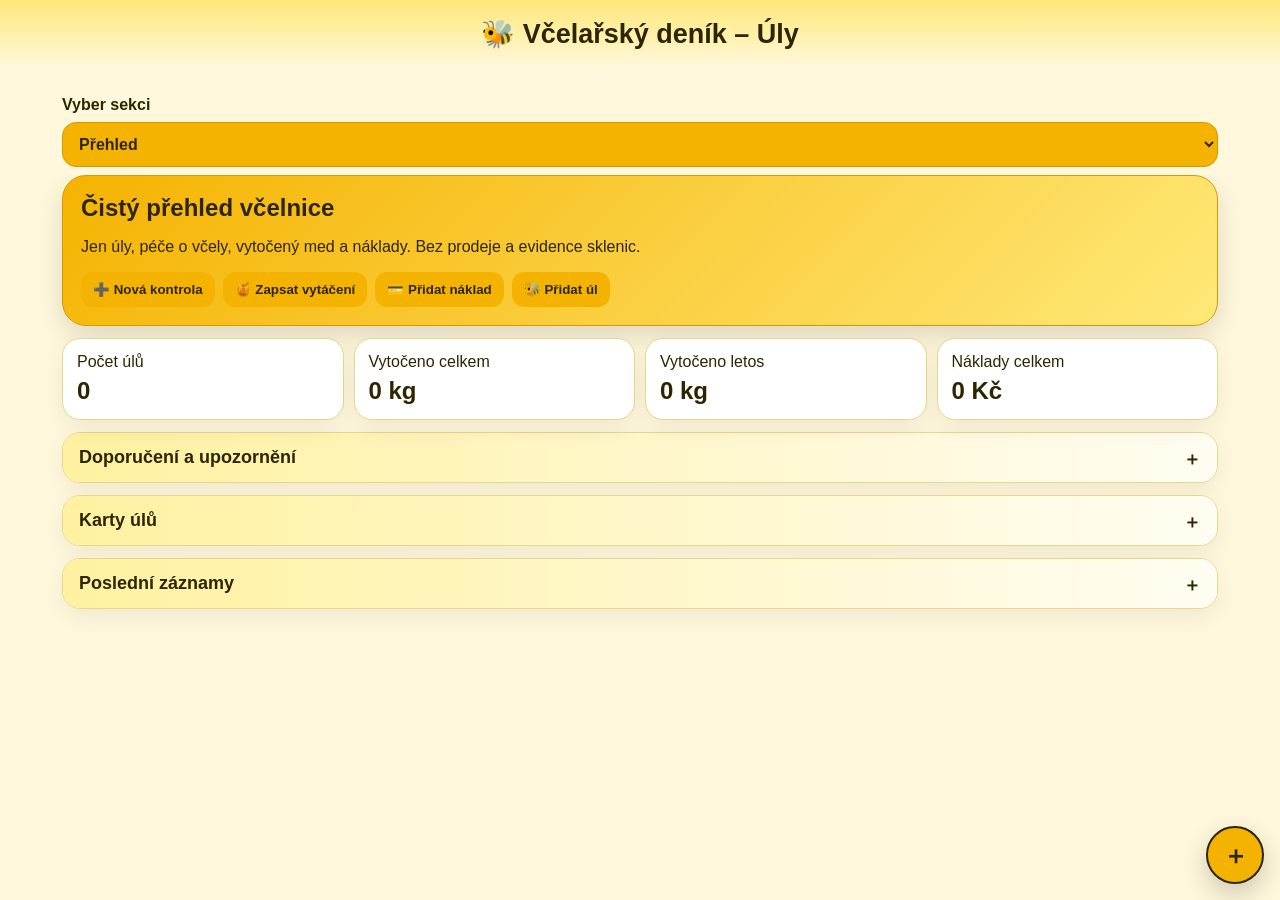
==== commit d2cda97b: "Add files via upload" ====
--- a/index.html
+++ b/index.html
@@ -3,85 +3,86 @@
 <head>
 <meta charset="UTF-8">
 <meta name="viewport" content="width=device-width, initial-scale=1.0, maximum-scale=1.0">
-<title>Včelařský deník PRO – opravená verze</title>
+<title>Včelařský deník – Úly v5.0</title>
 <style>
-:root{--bg:#fff8dc;--card:#fffdf2;--line:#e6d78a;--text:#2d2500;--muted:#6f6500;--honey:#f5b301;--honey2:#ffe878;--danger:#c0392b;--ok:#2e7d32;--warn:#b77900;--shadow:0 8px 24px #0001}*{box-sizing:border-box}body{margin:0;font-family:Arial,system-ui,sans-serif;background:var(--bg);color:var(--text);-webkit-text-size-adjust:100%}header{text-align:center;padding:18px 12px;background:linear-gradient(#ffe878,#fff8dc)}h1{margin:0;font-size:27px}h2,h3{margin:0 0 10px}.app{max-width:1180px;margin:auto;padding:12px 12px 90px}.topnav{position:sticky;top:0;z-index:20;background:var(--bg);padding:8px 0}.topnav label{font-weight:900}.topnav select{width:100%;margin-top:4px;padding:12px;border-radius:14px;border:1px solid #d49a00;background:var(--honey);font-size:16px;font-weight:900;color:var(--text)}.tab{display:none}.tab.active{display:block}.hero{background:linear-gradient(135deg,var(--honey),var(--honey2));border:1px solid #d49a00;border-radius:24px;padding:18px;margin-bottom:12px;box-shadow:0 10px 28px #0002}.card,.stat,details{background:white;border:1px solid var(--line);border-radius:18px;margin-bottom:12px;box-shadow:var(--shadow)}.card,.stat{padding:14px}.grid{display:grid;grid-template-columns:repeat(2,1fr);gap:10px}.grid3{display:grid;grid-template-columns:repeat(3,1fr);gap:10px}.grid4{display:grid;grid-template-columns:repeat(4,1fr);gap:10px}.stat strong{display:block;font-size:24px;margin-top:6px}.pill{display:inline-flex;align-items:center;border-radius:999px;padding:5px 9px;background:#fff1a0;border:1px solid var(--line);font-size:13px;font-weight:800;margin:2px}.muted{color:var(--muted);font-size:14px}.item{border:1px solid var(--line);border-radius:14px;background:var(--card);padding:12px;margin-bottom:10px}.actions{display:flex;gap:8px;flex-wrap:wrap;margin-top:10px}button,.filebtn{border:0;border-radius:12px;padding:10px 12px;font-weight:900;background:var(--honey);color:var(--text);cursor:pointer;display:inline-flex;align-items:center;justify-content:center}button.secondary,.filebtn.secondary{background:#eee4a8}button.danger{background:var(--danger);color:white}input,select,textarea{width:100%;padding:12px;border:1px solid var(--line);border-radius:12px;background:var(--card);font-size:16px}textarea{min-height:82px}label{display:block;font-weight:800;margin:8px 0 4px}.filebtn input{display:none}.empty{text-align:center;color:var(--muted);padding:16px}.alert{border-left:6px solid var(--danger);background:#fff1ed}.goodalert{border-left:6px solid var(--ok);background:#eef8ee}.warnalert{border-left:6px solid var(--warn);background:#fff3cd}.bar{height:12px;background:#eee4a8;border-radius:999px;overflow:hidden;margin:8px 0}.bar span{display:block;height:100%;background:linear-gradient(90deg,#7cc36a,var(--honey));border-radius:999px}.hive-row{display:flex;gap:12px;align-items:flex-start}.hive-icon{width:72px;min-width:72px;text-align:center}.hive-box{width:54px;height:44px;margin:0 auto;border:3px solid #2d2500;border-radius:6px 6px 3px 3px}.hive-entrance{width:70px;height:20px;margin:2px auto 0;border:3px solid #2d2500;border-radius:4px}.hive-base{width:76px;height:6px;background:#2d2500;margin:3px auto 0;border-radius:999px}details{overflow:hidden}summary{cursor:pointer;list-style:none;padding:14px 16px;font-size:18px;font-weight:900;background:linear-gradient(90deg,#fff1a0,#fffdf2)}summary::-webkit-details-marker{display:none}summary:after{content:'＋';float:right;font-weight:900}details[open] summary:after{content:'−'}details .inside{padding:14px}.section-note{background:#fff1a0;border:1px solid var(--line);border-radius:14px;padding:10px;margin:8px 0}.chart-row{display:flex;align-items:end;gap:8px;min-height:165px;padding:10px;background:var(--card);border:1px solid var(--line);border-radius:18px;overflow-x:auto}.chart-bar{min-width:64px;text-align:center;font-size:12px}.chart-bar div{margin:auto;width:34px;background:linear-gradient(var(--honey),var(--honey2));border:1px solid #d49a00;border-radius:8px 8px 2px 2px}.timeline{border-left:4px solid var(--honey);margin-left:10px;padding-left:14px}.timeline-row{position:relative;margin-bottom:12px;background:var(--card);border:1px solid var(--line);border-radius:14px;padding:10px}.timeline-row:before{content:'';position:absolute;left:-23px;top:14px;width:12px;height:12px;background:var(--honey);border-radius:50%;border:2px solid white}table{width:100%;border-collapse:collapse;background:white;border-radius:14px;overflow:hidden}th,td{border-bottom:1px solid var(--line);padding:9px;text-align:left;vertical-align:top}th{background:#fff1a0}.fab{position:fixed;right:16px;bottom:16px;z-index:50;background:var(--honey);border:2px solid var(--text);border-radius:999px;width:58px;height:58px;box-shadow:0 10px 28px #0003;font-size:25px}.quick-panel{display:none;position:fixed;right:16px;bottom:86px;z-index:49;background:white;border:1px solid var(--line);border-radius:18px;padding:10px;box-shadow:0 10px 32px #0003;max-width:270px}.quick-panel.active{display:block}.quick-panel button{display:block;width:100%;margin:5px 0;text-align:left}#backupBox{min-height:220px;font-family:ui-monospace,Consolas,monospace;font-size:13px;white-space:pre;overflow:auto}.stepbox{background:#fff7d2;border:1px solid var(--line);border-radius:18px;padding:14px}.wizard-step{display:none}.wizard-step.active{display:block}.stepnav{display:flex;justify-content:space-between;gap:8px;margin-top:12px}.thumb{max-width:180px;max-height:130px;border-radius:14px;border:1px solid var(--line);display:block;margin-top:8px}.gallery{display:flex;gap:8px;overflow-x:auto}.photo-card{min-width:160px;border:1px solid var(--line);border-radius:14px;background:white;padding:8px}.photo-card img{width:100%;height:100px;object-fit:cover;border-radius:10px}.album-head{display:flex;justify-content:space-between;gap:8px;align-items:center;flex-wrap:wrap}.bigthumb{width:100%;max-height:220px;object-fit:cover;border-radius:14px;border:1px solid var(--line)}.gallery-grid{display:grid;grid-template-columns:repeat(auto-fill,minmax(170px,1fr));gap:10px}.album-card{background:var(--card);border:1px solid var(--line);border-radius:18px;padding:12px}.album-card h3{margin-bottom:4px}@media(max-width:760px){.grid,.grid3,.grid4{grid-template-columns:1fr}.hero h2{font-size:20px}.hive-row{align-items:center}.fab{right:12px;bottom:12px}}
+:root{--bg:#fff8dc;--card:#fffdf2;--line:#e6d78a;--text:#2d2500;--muted:#6f6500;--honey:#f5b301;--honey2:#ffe878;--danger:#c0392b;--ok:#2e7d32;--warn:#b77900;--shadow:0 8px 24px #0001}*{box-sizing:border-box}body{margin:0;font-family:Arial,system-ui,sans-serif;background:var(--bg);color:var(--text);-webkit-text-size-adjust:100%}header{text-align:center;padding:18px 12px;background:linear-gradient(#ffe878,#fff8dc)}h1{margin:0;font-size:27px}h2,h3{margin:0 0 10px}.app{max-width:1180px;margin:auto;padding:12px 12px 90px}.topnav{position:sticky;top:0;z-index:20;background:var(--bg);padding:8px 0}.topnav label{font-weight:900}.topnav select{width:100%;margin-top:4px;padding:12px;border-radius:14px;border:1px solid #d49a00;background:var(--honey);font-size:16px;font-weight:900;color:var(--text)}.tab{display:none}.tab.active{display:block}.hero{background:linear-gradient(135deg,var(--honey),var(--honey2));border:1px solid #d49a00;border-radius:24px;padding:18px;margin-bottom:12px;box-shadow:0 10px 28px #0002}.card,.stat,details{background:white;border:1px solid var(--line);border-radius:18px;margin-bottom:12px;box-shadow:var(--shadow)}.card,.stat{padding:14px}.grid{display:grid;grid-template-columns:repeat(2,1fr);gap:10px}.grid3{display:grid;grid-template-columns:repeat(3,1fr);gap:10px}.grid4{display:grid;grid-template-columns:repeat(4,1fr);gap:10px}.stat strong{display:block;font-size:24px;margin-top:6px}.pill{display:inline-flex;align-items:center;border-radius:999px;padding:5px 9px;background:#fff1a0;border:1px solid var(--line);font-size:13px;font-weight:800;margin:2px}.muted{color:var(--muted);font-size:14px}.item{border:1px solid var(--line);border-radius:14px;background:var(--card);padding:12px;margin-bottom:10px}.actions{display:flex;gap:8px;flex-wrap:wrap;margin-top:10px}button,.filebtn{border:0;border-radius:12px;padding:10px 12px;font-weight:900;background:var(--honey);color:var(--text);cursor:pointer;display:inline-flex;align-items:center;justify-content:center}button.secondary,.filebtn.secondary{background:#eee4a8}button.danger{background:var(--danger);color:white}input,select,textarea{width:100%;padding:12px;border:1px solid var(--line);border-radius:12px;background:var(--card);font-size:16px}textarea{min-height:82px}label{display:block;font-weight:800;margin:8px 0 4px}.filebtn input{display:none}.empty{text-align:center;color:var(--muted);padding:16px}.alert{border-left:6px solid var(--danger);background:#fff1ed}.goodalert{border-left:6px solid var(--ok);background:#eef8ee}.warnalert{border-left:6px solid var(--warn);background:#fff3cd}.bar{height:12px;background:#eee4a8;border-radius:999px;overflow:hidden;margin:8px 0}.bar span{display:block;height:100%;background:linear-gradient(90deg,#7cc36a,var(--honey));border-radius:999px}.hive-row{display:flex;gap:12px;align-items:flex-start}.hive-icon{width:72px;min-width:72px;text-align:center}.hive-box{width:54px;height:44px;margin:0 auto;border:3px solid #2d2500;border-radius:6px 6px 3px 3px}.hive-entrance{width:70px;height:20px;margin:2px auto 0;border:3px solid #2d2500;border-radius:4px}.hive-base{width:76px;height:6px;background:#2d2500;margin:3px auto 0;border-radius:999px}details{overflow:hidden}summary{cursor:pointer;list-style:none;padding:14px 16px;font-size:18px;font-weight:900;background:linear-gradient(90deg,#fff1a0,#fffdf2)}summary::-webkit-details-marker{display:none}summary:after{content:'＋';float:right;font-weight:900}details[open] summary:after{content:'−'}details .inside{padding:14px}.section-note{background:#fff1a0;border:1px solid var(--line);border-radius:14px;padding:10px;margin:8px 0}.chart-row{display:flex;align-items:end;gap:8px;min-height:165px;padding:10px;background:var(--card);border:1px solid var(--line);border-radius:18px;overflow-x:auto}.chart-bar{min-width:64px;text-align:center;font-size:12px}.chart-bar div{margin:auto;width:34px;background:linear-gradient(var(--honey),var(--honey2));border:1px solid #d49a00;border-radius:8px 8px 2px 2px}.timeline{border-left:4px solid var(--honey);margin-left:10px;padding-left:14px}.timeline-row{position:relative;margin-bottom:12px;background:var(--card);border:1px solid var(--line);border-radius:14px;padding:10px}.timeline-row:before{content:'';position:absolute;left:-23px;top:14px;width:12px;height:12px;background:var(--honey);border-radius:50%;border:2px solid white}table{width:100%;border-collapse:collapse;background:white;border-radius:14px;overflow:hidden}th,td{border-bottom:1px solid var(--line);padding:9px;text-align:left;vertical-align:top}th{background:#fff1a0}.fab{position:fixed;right:16px;bottom:16px;z-index:50;background:var(--honey);border:2px solid var(--text);border-radius:999px;width:58px;height:58px;box-shadow:0 10px 28px #0003;font-size:25px}.quick-panel{display:none;position:fixed;right:16px;bottom:86px;z-index:49;background:white;border:1px solid var(--line);border-radius:18px;padding:10px;box-shadow:0 10px 32px #0003;max-width:270px}.quick-panel.active{display:block}.quick-panel button{display:block;width:100%;margin:5px 0;text-align:left}#backupBox{min-height:220px;font-family:ui-monospace,Consolas,monospace;font-size:13px;white-space:pre;overflow:auto}.thumb{max-width:180px;max-height:130px;border-radius:14px;border:1px solid var(--line);display:block;margin-top:8px}.simple-form{display:none}.simple-form.active{display:block}@media(max-width:760px){.grid,.grid3,.grid4{grid-template-columns:1fr}.hero h2{font-size:20px}.hive-row{align-items:center}.fab{right:12px;bottom:12px}}
 </style>
 </head>
 <body>
-<header><h1>🐝 Včelařský deník PRO</h1></header>
+<header><h1>🐝 Včelařský deník – Úly</h1></header>
 <main class="app">
-<nav class="topnav"><label for="tabSelect">Vyber sekci</label><select id="tabSelect" onchange="openTab(this.value)"><option value="prehled">Přehled</option><option value="uly">Úly</option><option value="kontroly">Kontroly</option><option value="krmeni">Krmení</option><option value="leceni">Léčení</option><option value="matky">Matky</option><option value="oddelky">Oddělky</option><option value="zimovani">Zimování</option><option value="med">Med a sklad</option><option value="prodej">💰 Prodej</option><option value="galerie">🖼️ Galerie</option><option value="sklad">Sklad vybavení</option><option value="stanoviste">Stanoviště</option><option value="historie">Historie a grafy</option><option value="verze">📌 Verze</option><option value="zalohy">Záloha a nastavení</option></select></nav>
-<section id="prehled" class="tab active"><div class="hero"><h2>🐝 Chytrý přehled včelnice</h2><p id="seasonText"></p><div class="actions"><button onclick="openTab('kontroly')">➕ Nová kontrola</button><button onclick="openTab('med')">🍯 Med/sklenice</button><button onclick="openTab('prodej')">💰 Prodej</button><button onclick="openTab('uly')">🐝 Přidat úl</button></div></div><div class="grid3"><div class="stat">Počet úlů<strong id="sHives">0</strong></div><div class="stat">Vytočeno celkem<strong id="sHoney">0 kg</strong></div><div class="stat">Sklenic skladem<strong id="sJars">0 ks</strong></div><div class="stat">Hodnota skladu<strong id="sStockValue">0 Kč</strong></div><div class="stat">Letos prodáno<strong id="sSold">0 Kč</strong></div><div class="stat">Darováno celkem<strong id="sGifted">0 ks</strong></div><div class="stat">Vlastní spotřeba<strong id="sOwn">0 ks</strong></div></div><details><summary>Doporučení a upozornění</summary><div class="inside"><div id="recommendations"></div></div></details><details><summary>Karty úlů</summary><div class="inside"><div id="hiveCards"></div></div></details><details><summary>Rychlá časová osa</summary><div class="inside"><div id="globalTimeline"></div></div></details></section>
+<nav class="topnav"><label for="tabSelect">Vyber sekci</label><select id="tabSelect" onchange="openTab(this.value)"><option value="prehled">Přehled</option><option value="uly">Úly</option><option value="kontroly">Kontroly</option><option value="krmeni">Krmení</option><option value="leceni">Léčení</option><option value="matky">Matky</option><option value="oddelky">Oddělky</option><option value="zimovani">Zimování</option><option value="med">Vytočený med</option><option value="naklady">Náklady</option><option value="sklad">Vybavení</option><option value="stanoviste">Stanoviště</option><option value="historie">Historie a statistiky</option><option value="verze">Verze</option><option value="zalohy">Záloha a nastavení</option></select></nav>
+<section id="prehled" class="tab active"><div class="hero"><h2>Čistý přehled včelnice</h2><p>Jen úly, péče o včely, vytočený med a náklady. Bez prodeje a evidence sklenic.</p><div class="actions"><button onclick="openTab('kontroly')">➕ Nová kontrola</button><button onclick="openTab('med')">🍯 Zapsat vytáčení</button><button onclick="openTab('naklady')">💳 Přidat náklad</button><button onclick="openTab('uly')">🐝 Přidat úl</button></div></div><div class="grid4"><div class="stat">Počet úlů<strong id="sHives">0</strong></div><div class="stat">Vytočeno celkem<strong id="sHoney">0 kg</strong></div><div class="stat">Vytočeno letos<strong id="sHoneyYear">0 kg</strong></div><div class="stat">Náklady celkem<strong id="sExpenses">0 Kč</strong></div></div><details><summary>Doporučení a upozornění</summary><div class="inside"><div id="recommendations"></div></div></details><details><summary>Karty úlů</summary><div class="inside"><div id="hiveCards"></div></div></details><details><summary>Poslední záznamy</summary><div class="inside"><div id="globalTimeline"></div></div></details></section>
 <section id="uly" class="tab"><details><summary>Přidat / upravit úl</summary><div class="inside"><input type="hidden" id="hiveEditId"><label>Vyber úl k úpravě</label><select id="hiveEditSelect" onchange="selectHiveForEdit(this.value)"></select><div class="grid"><div><label>Název úlu</label><input id="hiveName"></div><div><label>Stanoviště / město</label><input id="hiveCity"></div><div><label>Přiřadit ke stanovišti</label><select id="hiveApiary"></select></div><div><label>Rámková míra</label><input id="hiveFrame" placeholder="39×24"></div><div><label>Počet nástavků</label><input id="hiveBoxes" type="number" min="0"></div><div><label>Počet rámků</label><input id="hiveFrames" type="number" min="0"></div><div><label>Síla včelstva</label><select id="hiveStrength"><option>slabé</option><option selected>dobré</option><option>silné</option></select></div><div><label>Matka</label><select id="hiveQueen"><option>neznámá</option><option>viděna</option><option>neviděna</option><option>potřeba zkontrolovat</option></select></div><div><label>QR / označení</label><input id="hiveQr"></div><div><label>Barva nástavku</label><input id="hiveBoxColor" type="color" value="#f5b301"></div><div><label>Barva česna</label><input id="hiveEntranceColor" type="color" value="#8b5a2b"></div></div><label>Poznámka</label><textarea id="hiveNote"></textarea><div class="actions"><button onclick="saveHive()">Uložit úl</button><button class="secondary" onclick="clearHiveForm()">Nový / vyčistit</button></div></div></details><details><summary>Seznam úlů</summary><div class="inside"><div id="hiveList"></div></div></details></section>
-<section id="kontroly" class="tab"><details><summary>Průvodce kontrolou úlu krok za krokem</summary><div class="inside"><div class="stepbox"><div class="wizard-step active"><h3>1/5 Základ kontroly</h3><div class="grid"><div><label>Datum</label><input id="checkDate" type="date"></div><div><label>Úl</label><select id="checkHive"></select></div><div><label>Počasí</label><input id="checkWeather"><div class="actions"><button type="button" class="secondary" onclick="loadWeatherGpsOrHive('checkWeather','checkHive','weatherStatus')">Načíst aktuální počasí</button></div><p class="muted" id="weatherStatus"></p></div><div><label>Nálada včel</label><select id="checkMood"><option>klidné</option><option selected>normální</option><option>nervózní</option><option>agresivní</option></select></div></div></div><div class="wizard-step"><h3>2/5 Plod, zásoby a matka</h3><div class="grid"><div><label>Počet plodových rámků</label><input id="checkBroodFrames" type="number" min="0"></div><div><label>Počet zavíčkovaných plodových rámků</label><input id="checkCappedBroodFrames" type="number" min="0"></div><div><label>Počet rámků obsazených včelami</label><input id="checkBeeFrames" type="number" min="0"></div><div><label>Počet zásobních rámků</label><input id="checkStoreFrames" type="number" min="0"></div><div><label>Pylové zásoby</label><select id="checkPollen"><option>málo</option><option selected>dost</option><option>hodně</option></select></div><div><label>Matka</label><select id="checkQueen"><option>neviděna</option><option>viděna</option><option>potřeba zkontrolovat</option></select></div><div><label>Vajíčka / larvy</label><select id="checkEggs"><option>nezkontrolováno</option><option>vajíčka vidět</option><option>larvy vidět</option><option>vajíčka i larvy vidět</option><option>bez vajíček i larev</option></select></div></div></div><div class="wizard-step"><h3>3/5 Med a zavíčkování po skupinách</h3><div class="grid"><div><label>Počet rámků s medem celkem</label><input id="checkHoneyFrames" type="number" min="0"></div><div><label>Zavíčkování medu – skupiny rámků</label><div class="actions"><input id="capFrames" type="number" min="0" placeholder="počet rámků"><input id="capPercent" type="number" min="0" max="100" placeholder="%"><button type="button" class="secondary" onclick="addCappingGroup()">Přidat</button></div><div id="cappingList" class="muted"></div></div></div></div><div class="wizard-step"><h3>4/5 Rojení, varroa a zásah</h3><div class="grid"><div><label>Matečníky</label><select id="checkCells"><option>ne</option><option>ano</option><option>nejisté</option></select></div><div><label>Spad varroa</label><input id="checkVarroa" type="number" min="0"></div><div><label>Síla včelstva</label><select id="checkStrength"><option>slabé</option><option selected>dobré</option><option>silné</option></select></div><div><label>Další kontrola</label><input id="checkNext" type="date"></div></div><label>Co jsem udělal</label><textarea id="checkAction"></textarea></div><div class="wizard-step"><h3>5/5 Fotka a poznámky</h3><label>Fotka kontroly – uloží se malý náhled</label><input id="checkPhoto" type="file" accept="image/*"><div id="photoPreview"></div><label>Vlastní poznámka</label><textarea id="checkNote"></textarea></div><div class="stepnav"><button class="secondary" onclick="wizardPrev()" type="button">Zpět</button><button class="secondary" onclick="wizardNext()" type="button">Pokračovat</button><button onclick="saveCheck()" type="button">Uložit kontrolu</button></div></div></div></details><details><summary>Rychlá kontrola</summary><div class="inside"><div class="grid"><div><label>Datum</label><input id="quickCheckDate" type="date"></div><div><label>Úl</label><select id="quickCheckHive"></select></div><div><label>Počasí</label><input id="quickCheckWeather"><div class="actions"><button type="button" class="secondary" onclick="loadWeatherGpsOrHive('quickCheckWeather','quickCheckHive','quickWeatherStatus')">Načíst aktuální počasí</button></div><p class="muted" id="quickWeatherStatus"></p></div><div><label>Další kontrola</label><input id="quickCheckNext" type="date"></div></div><label>Poznámka</label><textarea id="quickCheckText"></textarea><button onclick="saveQuickCheck()">Uložit rychlou kontrolu</button></div></details><details><summary>Historie kontrol</summary><div class="inside"><label>Filtrovat podle úlu</label><select id="checkFilter" onchange="renderChecks()"></select><div id="checkList"></div></div></details><details><summary>Fotogalerie náhledů</summary><div class="inside"><div id="photoGallery"></div></div></details></section>
-<section id="krmeni" class="tab"><details><summary>Přidat krmení</summary><div class="inside"><div class="grid"><div><label>Datum</label><input id="feedDate" type="date"></div><div><label>Úl</label><select id="feedHive"></select></div><div><label>Druh</label><input id="feedType"></div><div><label>Množství kg</label><input id="feedKg" type="number" step="0.1"></div><div><label>Cena Kč</label><input id="feedCost" type="number"></div></div><label>Poznámka</label><textarea id="feedNote"></textarea><button onclick="saveSimple('feeds')">Uložit krmení</button></div></details><details><summary>Historie krmení</summary><div class="inside"><label>Úl</label><select id="feedFilter" onchange="renderSimpleLists()"></select><div id="feedList"></div></div></details></section>
-<section id="leceni" class="tab"><details><summary>Přidat léčení / varroa</summary><div class="inside"><div class="grid"><div><label>Datum</label><input id="treatDate" type="date"></div><div><label>Úl</label><select id="treatHive"></select></div><div><label>Přípravek / metoda</label><input id="treatProduct"></div><div><label>Spad roztočů</label><input id="treatMites" type="number"></div><div><label>Další kontrola</label><input id="treatNext" type="date"></div></div><label>Poznámka</label><textarea id="treatNote"></textarea><button onclick="saveSimple('treatments')">Uložit léčení</button></div></details><details><summary>Historie léčení</summary><div class="inside"><label>Úl</label><select id="treatFilter" onchange="renderSimpleLists()"></select><div id="treatmentList"></div></div></details></section>
-<section id="matky" class="tab"><details><summary>Evidence matek</summary><div class="inside"><div class="grid"><div><label>Úl</label><select id="queenHive"></select></div><div><label>Rok matky</label><input id="queenYear" type="number"></div><div><label>Barva značení</label><input id="queenColor"></div><div><label>Původ</label><input id="queenOrigin"></div><div><label>Výkon</label><select id="queenPerformance"><option>slabá</option><option selected>dobrá</option><option>výborná</option></select></div></div><label>Poznámka</label><textarea id="queenNote"></textarea><button onclick="saveSimple('queens')">Uložit matku</button></div></details><details><summary>Seznam matek</summary><div class="inside"><label>Úl</label><select id="queenFilter" onchange="renderSimpleLists()"></select><div id="queenList"></div></div></details></section>
-<section id="oddelky" class="tab"><details><summary>Evidence oddělků</summary><div class="inside"><div class="grid"><div><label>Název oddělku</label><input id="splitName"></div><div><label>Vznikl z úlu</label><select id="splitHive"></select></div><div><label>Datum</label><input id="splitDate" type="date"></div><div><label>Síla</label><select id="splitStrength"><option>slabý</option><option selected>dobrý</option><option>silný</option></select></div><div><label>Přijetí matky</label><select id="splitQueenAccepted"><option>ano</option><option>ne</option><option>nejisté</option></select></div></div><label>Poznámka</label><textarea id="splitNote"></textarea><button onclick="saveSimple('splits')">Uložit oddělek</button></div></details><details><summary>Seznam oddělků</summary><div class="inside"><label>Původní úl</label><select id="splitFilter" onchange="renderSimpleLists()"></select><div id="splitList"></div></div></details></section>
-<section id="zimovani" class="tab"><details><summary>Zimování</summary><div class="inside"><div class="grid"><div><label>Úl</label><select id="winterHive"></select></div><div><label>Zásoby kg</label><input id="winterFood" type="number" step="0.1"></div><div><label>Síla před zimou</label><select id="winterStrength"><option>slabé</option><option selected>dobré</option><option>silné</option></select></div><div><label>Přežil zimu</label><select id="winterAlive"><option>ano</option><option>ne</option></select></div></div><label>Poznámka</label><textarea id="winterNote"></textarea><button onclick="saveSimple('wintering')">Uložit zimování</button></div></details><details><summary>Historie zimování</summary><div class="inside"><label>Úl</label><select id="winterFilter" onchange="renderSimpleLists()"></select><div id="winterList"></div></div></details></section>
-<section id="med" class="tab"><details><summary>Vytáčení medu</summary><div class="inside"><div class="grid"><div><label>Datum vytáčení</label><input id="harvestDate" type="date"></div><div><label>Úl</label><select id="harvestHive"></select></div><div><label>Množství kg</label><input id="harvestKg" type="number" step="0.1"></div><div><label>Druh medu</label><input id="harvestType"></div></div><label>Poznámka</label><textarea id="harvestNote"></textarea><button onclick="saveHarvest()">Uložit vytáčení</button></div></details><details><summary>Sklad medu ve sklenicích</summary><div class="inside"><div class="section-note">Prodej, darování i vlastní spotřeba odečítají kusy ze skladu.</div><div class="grid"><div><label>Datum stočení</label><input id="jarDate" type="date"></div><div><label>Velikost / název sklenice</label><input id="jarName"></div><div><label>Váha medu v jedné sklenici kg</label><input id="jarWeight" type="number" step="0.01"></div><div><label>Počet kusů</label><input id="jarCount" type="number" min="0"></div><div><label>Cena za kus Kč</label><input id="jarPrice" type="number" step="1"></div><div><label>Druh medu</label><input id="jarHoneyType"></div></div><label>Poznámka</label><textarea id="jarNote"></textarea><button onclick="saveJarBatch()">Přidat sklenice na sklad</button></div></details><details><summary>Aktuální sklad</summary><div class="inside"><div id="jarInventory"></div></div></details><details><summary>Historie medu, prodeje, darů a vlastní spotřeby</summary><div class="inside"><div id="honeyHistory"></div></div></details></section>
-<section id="prodej" class="tab"><div class="hero"><h2>💰 Prodej a odběratelé</h2><p>Centrum pro objednávky, prodej, darování, vlastní spotřebu a přehled odběratelů.</p></div><div class="grid4"><div class="stat">Sklenic k prodeji<strong id="pJars">0 ks</strong></div><div class="stat">Tržby letos<strong id="pSales">0 Kč</strong></div><div class="stat">Nevyřízené objednávky<strong id="pOrders">0</strong></div><div class="stat">Nej odběratel<strong id="pBest">-</strong></div></div><details id="orderDetails"><summary>📦 Objednávky medu</summary><div class="inside"><input type="hidden" id="orderEditId"><div class="grid"><div><label>Zákazník</label><select id="orderCustomer"></select></div><div><label>Šarže / preferované sklenice</label><select id="orderBatch"></select></div><div><label>Počet objednaných kusů</label><input id="orderCount" type="number" min="1"></div><div><label>Stav objednávky</label><select id="orderStatus"><option value="čeká">čeká</option><option value="připraveno">připraveno</option><option value="vyřízeno">vyřízeno</option><option value="zrušeno">zrušeno</option></select></div><div><label>Datum objednávky</label><input id="orderDate" type="date"></div></div><label>Poznámka</label><textarea id="orderNote"></textarea><div class="actions"><button onclick="saveHoneyOrder()">Uložit objednávku</button><button class="secondary" onclick="clearOrderForm()" type="button">Nová / vyčistit</button></div><hr><div id="honeyOrderList"></div></div></details><details id="customersDetails"><summary>👥 Zákazníci</summary><div class="inside"><input type="hidden" id="customerEditId"><div class="grid"><div><label>Vyber zákazníka k úpravě</label><select id="customerEditSelect" onchange="selectCustomerForEdit(this.value)"></select></div><div><label>Jméno zákazníka</label><input id="customerName"></div><div><label>Telefon / kontakt</label><input id="customerContact"></div></div><label>Poznámka</label><textarea id="customerNote"></textarea><div class="actions"><button onclick="saveCustomer()">Uložit zákazníka</button><button class="secondary" onclick="clearCustomerForm()" type="button">Nový / vyčistit</button></div><hr><div id="customerList"></div></div></details><details id="saleDetails"><summary>🛒 Prodej, darování a vlastní spotřeba</summary><div class="inside"><h3>Prodej sklenic</h3><input type="hidden" id="saleEditId"><div class="grid"><div><label>Datum prodeje</label><input id="saleDate" type="date"></div><div><label>Šarže / sklenice</label><select id="saleBatch"></select></div><div><label>Počet prodaných kusů</label><input id="saleCount" type="number" min="1"></div><div><label>Cena za kus Kč</label><input id="salePrice" type="number"></div><div><label>Zákazník</label><select id="saleCustomer"></select></div></div><button onclick="saveJarSale()">Uložit prodej</button><hr><h3>Darování medu</h3><input type="hidden" id="giftEditId"><div class="grid"><div><label>Datum darování</label><input id="giftDate" type="date"></div><div><label>Šarže / sklenice</label><select id="giftBatch"></select></div><div><label>Počet darovaných kusů</label><input id="giftCount" type="number" min="1"></div><div><label>Komu darováno</label><select id="giftCustomer"></select></div></div><label>Poznámka k daru</label><input id="giftNote"><button onclick="saveHoneyGift()">Uložit darování</button><hr><h3>Vlastní spotřeba</h3><input type="hidden" id="ownEditId"><div class="grid"><div><label>Datum odebrání</label><input id="ownDate" type="date"></div><div><label>Šarže / sklenice</label><select id="ownBatch"></select></div><div><label>Počet kusů pro vlastní spotřebu</label><input id="ownCount" type="number" min="1"></div><div><label>Důvod / poznámka</label><input id="ownNote"></div></div><div class="actions"><button onclick="saveOwnHoneyUse()">Uložit vlastní spotřebu</button><button class="secondary" onclick="clearOwnHoneyUseForm()" type="button">Nová / vyčistit</button></div></div></details><details><summary>📦 Sklad k prodeji a vlastní spotřeba</summary><div class="inside"><div id="saleStockSummary"></div><h3>Vlastní spotřeba – odečtené sklenice</h3><div id="ownHoneyUseList"></div></div></details><details><summary>🥇 Nejlepší odběratelé</summary><div class="inside"><div id="customerLeaderboard"></div></div></details><details><summary>📈 Tržby podle měsíců</summary><div class="inside"><div id="salesMonthChart"></div></div></details></section>
-
-<section id="galerie" class="tab"><div class="hero"><h2>🖼️ Galerie a alba</h2><p>Fotky můžeš uložit do vlastních alb, například Medobraní, Úl doma, Oddělky nebo Kontroly.</p><div class="actions"><button onclick="openDetails('albumCreateDetails')">＋ Album</button><button onclick="openDetails('photoUploadDetails')">📷 Fotka</button><button onclick="openDetails('albumListDetails')">🖼️ Alba</button></div></div><details id="albumCreateDetails"><summary>＋ Vytvořit album</summary><div class="inside"><div class="grid"><div><label>Název alba</label><input id="albumName" placeholder="Např. Medobraní 2026"></div><div><label>Datum</label><input id="albumDate" type="date"></div></div><label>Poznámka k albu</label><textarea id="albumNote" placeholder="Co do alba patří..."></textarea><button onclick="savePhotoAlbum()">Uložit album</button></div></details><details id="photoUploadDetails"><summary>📷 Přidat fotku do alba</summary><div class="inside"><div class="grid"><div><label>Album</label><select id="photoAlbum"></select></div><div><label>Datum fotky</label><input id="galleryPhotoDate" type="date"></div><div><label>Název fotky</label><input id="galleryPhotoTitle" placeholder="Např. První med"></div><div><label>Fotka</label><input id="galleryPhotoFile" type="file" accept="image/*"></div></div><div id="galleryPhotoPreview"></div><label>Poznámka k fotce</label><textarea id="galleryPhotoNote"></textarea><button onclick="saveGalleryPhoto()">Uložit fotku</button></div></details><details id="albumListDetails"><summary>🖼️ Alba a fotky</summary><div class="inside"><div id="albumGalleryList"></div></div></details></section>
-<section id="sklad" class="tab"><details><summary>Včelařské náklady a vybavení</summary><div class="inside"><div class="grid"><div><label>Datum nákupu</label><input id="expenseDate" type="date"></div><div><label>Kategorie</label><select id="expenseCategory"><option>Úly a části úlů</option><option>Rámky a mezistěny</option><option>Medobraní a zpracování medu</option><option>Ochranné pomůcky</option><option>Nářadí</option><option>Léčení</option><option>Krmení</option><option>Sklenice, víčka a etikety</option><option>Ostatní</option></select></div><div><label>Název položky</label><input id="expenseName"></div><div><label>Množství</label><input id="expenseQty" type="number" step="0.1"></div><div><label>Jednotka</label><input id="expenseUnit"></div><div><label>Cena celkem Kč</label><input id="expenseCost" type="number"></div></div><label>Poznámka</label><textarea id="expenseNote"></textarea><button onclick="saveExpense()">Uložit náklad</button></div></details><details><summary>Přehled nákladů</summary><div class="inside"><div id="expenseStats"></div><div id="expenseList"></div></div></details><details><summary>Sklad vybavení</summary><div class="inside"><div class="grid"><div><label>Kategorie</label><input id="stockCategory"></div><div><label>Název</label><input id="stockName"></div><div><label>Množství</label><input id="stockQty" type="number" step="0.1"></div><div><label>Jednotka</label><input id="stockUnit"></div><div><label>Cena Kč</label><input id="stockCost" type="number"></div></div><label>Poznámka</label><textarea id="stockNote"></textarea><button onclick="saveSimple('stock')">Uložit položku</button><hr><div id="stockList"></div></div></details></section>
-<section id="stanoviste" class="tab"><details><summary>Stanoviště</summary><div class="inside"><div class="grid"><div><label>Název stanoviště</label><input id="apiaryName"></div><div><label>Lokace / obec</label><input id="apiaryLocation"></div><div><label>GPS šířka</label><input id="apiaryLat" inputmode="decimal"></div><div><label>GPS délka</label><input id="apiaryLon" inputmode="decimal"></div><div><label>Poznámka ke snůšce</label><input id="apiaryNote"></div></div><button onclick="saveSimple('apiaries')">Uložit stanoviště</button></div></details><details><summary>Seznam a srovnání stanovišť</summary><div class="inside"><div id="apiaryList"></div><div id="apiaryChart"></div></div></details></section>
-<section id="historie" class="tab"><details><summary>Finanční porovnání – výdělek oproti nákupům</summary><div class="inside"><div id="financeCompare"></div></div></details><details><summary>Roční historie medu</summary><div class="inside"><div id="yearTable"></div></div></details><details><summary>Historie stáčení medu</summary><div class="inside"><div id="jarBatchMoneyHistory"></div></div></details><details><summary>Historie prodeje medu</summary><div class="inside"><div id="jarSaleMoneyHistory"></div></div></details><details><summary>Graf medu podle úlů</summary><div class="inside"><div id="honeyByHiveChart"></div></div></details><details><summary>Graf varroa spadu</summary><div class="inside"><div id="miteChart"></div></div></details><details><summary>Žebříček odběratelů</summary><div class="inside"><div id="customerLeaderboard2"></div></div></details><details><summary>Porovnání úlů</summary><div class="inside"><div id="hiveProfilesExtra"></div></div></details><details><summary>Časová osa úlů</summary><div class="inside"><div id="hiveTimelineExtra"></div></div></details></section>
-
-<section id="verze" class="tab"><div class="hero"><h2>📌 Verze a změny aplikace</h2><p>Přehled úprav, aby bylo jasné, co se v aplikaci měnilo.</p></div><details><summary>Historie verzí</summary><div class="inside"><div class="timeline"><div class="timeline-row"><b>29.06.2026 – v4.6</b><p>Přidána samostatná galerie s alby, nahráváním fotek jako náhledů a mazáním fotek i celých alb. Všechny rozbalovací části v záložkách se po otevření záložky automaticky zavírají, aby se nemuselo zbytečně sjíždět a zavírat ručně.</p></div><div class="timeline-row"><b>29.06.2026 – v4.5</b><p>Přidáno finanční porovnání výdělků proti nákupům, rozdíl hotově i včetně hodnoty skladu, historie stáčení a prodeje v kusech, kilogramech a korunách.</p></div><div class="timeline-row"><b>29.06.2026 – v4.4</b><p>Odstraněn dlouhý popis pod názvem aplikace. Přidána samostatná záložka Verze s historií úprav.</p></div><div class="timeline-row"><b>29.06.2026 – v4.3</b><p>Opravena vlastní spotřeba medu: jde upravit i smazat, odečítá se ze skladu a ve skladu je vidět vyrobeno / prodáno / darováno / vlastní / zbývá k prodeji.</p></div><div class="timeline-row"><b>29.06.2026 – v4.2</b><p>Opraveny úpravy prodeje, darování a vlastní spotřeby u šarží, které už mají 0 kusů skladem.</p></div><div class="timeline-row"><b>29.06.2026 – v4.1</b><p>Opraveno zobrazování smazaných zákazníků v historii, rychlá kontrola už neukazuje falešně slabé včelstvo a graf stanovišť počítá i ručně přiřazené úly.</p></div><div class="timeline-row"><b>Předchozí verze</b><p>Zákazníci, objednávky, prodej medu, darování, vlastní spotřeba, počasí přes GPS / stanoviště, fotky kontrol, zálohy a import starších JSON dat.</p></div></div></div></details><details><summary>Co kontrolovat po nahrání na GitHub</summary><div class="inside"><div class="item"><b>Po nahrání nové verze ověř:</b><p>1) Přidání vlastní spotřeby odečte kusy ze skladu. 2) Úprava vlastní spotřeby funguje i u poslední sklenice. 3) Záloha JSON jde exportovat a znovu importovat. 4) Počasí funguje na GitHub Pages přes HTTPS.</p></div></div></details></section>
-<section id="zalohy" class="tab"><details><summary>Nastavení</summary><div class="inside"><div class="grid"><div><label>Kontrola po dnech</label><input id="setCheckDays" type="number"></div><div><label>Vysoký spad varroa od</label><input id="setMiteLimit" type="number"></div><div><label>Výchozí město pro počasí</label><input id="setWeatherCity"></div><div><label>Málo sklenic pod počet</label><input id="setJarLimit" type="number"></div></div><button onclick="saveSettings()">Uložit nastavení</button><p id="storageStatus" class="muted"></p></div></details><details><summary>Záloha dat</summary><div class="inside"><p class="muted">Data jsou offline v zařízení. Import starších JSON záloh se normalizuje.</p><div class="actions"><button onclick="exportBackupFile()">Exportovat JSON soubor</button><label class="filebtn secondary">Importovat JSON soubor<input type="file" id="backupFileInput" accept="application/json,.json" onchange="importBackupFile(event)"></label><button class="secondary" onclick="exportDataText()">Zobrazit zálohu jako text</button><button class="secondary" onclick="importDataText()">Načíst textovou zálohu</button><button class="danger" onclick="resetAll()">Smazat vše</button></div><textarea id="backupBox"></textarea></div></details></section>
-<button class="fab" onclick="toggleQuickPanel()">＋</button><div id="quickPanel" class="quick-panel"><button onclick="openTab('kontroly');toggleQuickPanel(false)">➕ Nová kontrola</button><button onclick="openTab('med');toggleQuickPanel(false)">🍯 Med/sklenice</button><button onclick="openTab('prodej');toggleQuickPanel(false)">💰 Prodej</button><button onclick="openTab('krmeni');toggleQuickPanel(false)">🍬 Krmení</button><button onclick="openTab('leceni');toggleQuickPanel(false)">🧪 Léčení</button><button onclick="openTab('uly');toggleQuickPanel(false)">🐝 Úl</button></div>
+<section id="kontroly" class="tab"><details><summary>Přidat kontrolu</summary><div class="inside"><input type="hidden" id="checkEditId"><div class="grid"><div><label>Datum</label><input id="checkDate" type="date"></div><div><label>Úl</label><select id="checkHive"></select></div><div><label>Počasí</label><input id="checkWeather"></div><div><label>Nálada včel</label><select id="checkMood"><option>klidné</option><option selected>normální</option><option>nervózní</option><option>agresivní</option></select></div><div><label>Plodové rámky</label><input id="checkBroodFrames" type="number" min="0"></div><div><label>Zavíčkovaný plod</label><input id="checkCappedBroodFrames" type="number" min="0"></div><div><label>Rámky obsazené včelami</label><input id="checkBeeFrames" type="number" min="0"></div><div><label>Zásobní rámky</label><input id="checkStoreFrames" type="number" min="0"></div><div><label>Rámky s medem</label><input id="checkHoneyFrames" type="number" min="0"></div><div><label>Matka</label><select id="checkQueen"><option>neviděna</option><option>viděna</option><option>potřeba zkontrolovat</option></select></div><div><label>Vajíčka / larvy</label><select id="checkEggs"><option>nezkontrolováno</option><option>vajíčka vidět</option><option>larvy vidět</option><option>vajíčka i larvy vidět</option><option>bez vajíček i larev</option></select></div><div><label>Matečníky</label><select id="checkCells"><option>ne</option><option>ano</option><option>nejisté</option></select></div><div><label>Spad varroa</label><input id="checkVarroa" type="number" min="0"></div><div><label>Další kontrola</label><input id="checkNext" type="date"></div></div><label>Co jsem udělal</label><textarea id="checkAction"></textarea><label>Poznámka</label><textarea id="checkNote"></textarea><label>Fotka kontroly</label><input id="checkPhoto" type="file" accept="image/*"><div id="photoPreview"></div><div class="actions"><button onclick="saveCheck()">Uložit kontrolu</button><button class="secondary" onclick="clearCheckForm()">Nová / vyčistit</button></div></div></details><details><summary>Historie kontrol</summary><div class="inside"><label>Filtrovat podle úlu</label><select id="checkFilter" onchange="renderChecks()"></select><div id="checkList"></div></div></details></section>
+<section id="krmeni" class="tab"><details><summary>Přidat / upravit krmení</summary><div class="inside"><input type="hidden" id="feedEditId"><div class="grid"><div><label>Datum</label><input id="feedDate" type="date"></div><div><label>Úl</label><select id="feedHive"></select></div><div><label>Druh</label><input id="feedType"></div><div><label>Množství kg</label><input id="feedKg" type="number" step="0.1"></div><div><label>Cena Kč</label><input id="feedCost" type="number"></div></div><label>Poznámka</label><textarea id="feedNote"></textarea><div class="actions"><button onclick="saveRecord('feeds')">Uložit krmení</button><button class="secondary" onclick="clearRecordForm('feeds')">Nový / vyčistit</button></div></div></details><details><summary>Historie krmení</summary><div class="inside"><label>Úl</label><select id="feedFilter" onchange="renderRecords('feeds')"></select><div id="feedList"></div></div></details></section>
+<section id="leceni" class="tab"><details><summary>Přidat / upravit léčení</summary><div class="inside"><input type="hidden" id="treatEditId"><div class="grid"><div><label>Datum</label><input id="treatDate" type="date"></div><div><label>Úl</label><select id="treatHive"></select></div><div><label>Přípravek / metoda</label><input id="treatProduct"></div><div><label>Spad roztočů</label><input id="treatMites" type="number"></div><div><label>Další kontrola</label><input id="treatNext" type="date"></div></div><label>Poznámka</label><textarea id="treatNote"></textarea><div class="actions"><button onclick="saveRecord('treatments')">Uložit léčení</button><button class="secondary" onclick="clearRecordForm('treatments')">Nový / vyčistit</button></div></div></details><details><summary>Historie léčení</summary><div class="inside"><label>Úl</label><select id="treatFilter" onchange="renderRecords('treatments')"></select><div id="treatmentList"></div></div></details></section>
+<section id="matky" class="tab"><details><summary>Přidat / upravit matku</summary><div class="inside"><input type="hidden" id="queenEditId"><div class="grid"><div><label>Úl</label><select id="queenHive"></select></div><div><label>Rok matky</label><input id="queenYear" type="number"></div><div><label>Barva značení</label><input id="queenColor"></div><div><label>Původ</label><input id="queenOrigin"></div><div><label>Výkon</label><select id="queenPerformance"><option>slabá</option><option selected>dobrá</option><option>výborná</option></select></div></div><label>Poznámka</label><textarea id="queenNote"></textarea><div class="actions"><button onclick="saveRecord('queens')">Uložit matku</button><button class="secondary" onclick="clearRecordForm('queens')">Nová / vyčistit</button></div></div></details><details><summary>Seznam matek</summary><div class="inside"><label>Úl</label><select id="queenFilter" onchange="renderRecords('queens')"></select><div id="queenList"></div></div></details></section>
+<section id="oddelky" class="tab"><details><summary>Přidat / upravit oddělek</summary><div class="inside"><input type="hidden" id="splitEditId"><div class="grid"><div><label>Název oddělku</label><input id="splitName"></div><div><label>Vznikl z úlu</label><select id="splitHive"></select></div><div><label>Datum</label><input id="splitDate" type="date"></div><div><label>Síla</label><select id="splitStrength"><option>slabý</option><option selected>dobrý</option><option>silný</option></select></div><div><label>Přijetí matky</label><select id="splitQueenAccepted"><option>ano</option><option>ne</option><option>nejisté</option></select></div></div><label>Poznámka</label><textarea id="splitNote"></textarea><div class="actions"><button onclick="saveRecord('splits')">Uložit oddělek</button><button class="secondary" onclick="clearRecordForm('splits')">Nový / vyčistit</button></div></div></details><details><summary>Seznam oddělků</summary><div class="inside"><label>Původní úl</label><select id="splitFilter" onchange="renderRecords('splits')"></select><div id="splitList"></div></div></details></section>
+<section id="zimovani" class="tab"><details><summary>Přidat / upravit zimování</summary><div class="inside"><input type="hidden" id="winterEditId"><div class="grid"><div><label>Úl</label><select id="winterHive"></select></div><div><label>Zásoby kg</label><input id="winterFood" type="number" step="0.1"></div><div><label>Síla před zimou</label><select id="winterStrength"><option>slabé</option><option selected>dobré</option><option>silné</option></select></div><div><label>Přežil zimu</label><select id="winterAlive"><option>ano</option><option>ne</option></select></div></div><label>Poznámka</label><textarea id="winterNote"></textarea><div class="actions"><button onclick="saveRecord('wintering')">Uložit zimování</button><button class="secondary" onclick="clearRecordForm('wintering')">Nový / vyčistit</button></div></div></details><details><summary>Historie zimování</summary><div class="inside"><label>Úl</label><select id="winterFilter" onchange="renderRecords('wintering')"></select><div id="winterList"></div></div></details></section>
+<section id="med" class="tab"><div class="hero"><h2>🍯 Vytočený med podle úlů</h2><p>Evidence pouze skutečně vytočeného medu. Bez sklenic, prodeje a zákazníků.</p></div><details><summary>Přidat / upravit vytáčení</summary><div class="inside"><input type="hidden" id="harvestEditId"><div class="grid"><div><label>Datum vytáčení</label><input id="harvestDate" type="date"></div><div><label>Úl</label><select id="harvestHive"></select></div><div><label>Množství kg</label><input id="harvestKg" type="number" step="0.1"></div><div><label>Druh medu</label><input id="harvestType"></div></div><label>Poznámka</label><textarea id="harvestNote"></textarea><div class="actions"><button onclick="saveHarvest()">Uložit vytáčení</button><button class="secondary" onclick="clearHarvestForm()">Nové / vyčistit</button></div></div></details><details open><summary>Historie vytáčení</summary><div class="inside"><label>Filtrovat podle úlu</label><select id="harvestFilter" onchange="renderHarvests()"></select><div id="harvestList"></div></div></details></section>
+<section id="naklady" class="tab"><div class="hero"><h2>💳 Náklady na včelaření</h2><p>Vše, co jste za včely, úly, krmení, léčení a vybavení utratil.</p></div><details><summary>Přidat / upravit náklad</summary><div class="inside"><input type="hidden" id="expenseEditId"><div class="grid"><div><label>Datum nákupu</label><input id="expenseDate" type="date"></div><div><label>Kategorie</label><select id="expenseCategory"><option>Včely a oddělky</option><option>Úly a části úlů</option><option>Rámky a mezistěny</option><option>Medobraní a zpracování medu</option><option>Ochranné pomůcky</option><option>Nářadí</option><option>Léčení</option><option>Krmení</option><option>Ostatní</option></select></div><div><label>Název položky</label><input id="expenseName"></div><div><label>Množství</label><input id="expenseQty" type="number" step="0.1"></div><div><label>Jednotka</label><input id="expenseUnit"></div><div><label>Cena celkem Kč</label><input id="expenseCost" type="number"></div><div><label>Přiřadit k úlu</label><select id="expenseHive"></select></div></div><label>Poznámka</label><textarea id="expenseNote"></textarea><div class="actions"><button onclick="saveExpense()">Uložit náklad</button><button class="secondary" onclick="clearExpenseForm()">Nový / vyčistit</button></div></div></details><details open><summary>Přehled nákladů</summary><div class="inside"><div id="expenseStats"></div><div id="expenseList"></div></div></details></section>
+<section id="sklad" class="tab"><details><summary>Přidat / upravit vybavení</summary><div class="inside"><input type="hidden" id="stockEditId"><div class="grid"><div><label>Kategorie</label><input id="stockCategory"></div><div><label>Název</label><input id="stockName"></div><div><label>Množství</label><input id="stockQty" type="number" step="0.1"></div><div><label>Jednotka</label><input id="stockUnit"></div><div><label>Pořizovací cena Kč</label><input id="stockCost" type="number"></div></div><label>Poznámka</label><textarea id="stockNote"></textarea><div class="actions"><button onclick="saveRecord('stock')">Uložit položku</button><button class="secondary" onclick="clearRecordForm('stock')">Nová / vyčistit</button></div></div></details><details><summary>Seznam vybavení</summary><div class="inside"><div id="stockList"></div></div></details></section>
+<section id="stanoviste" class="tab"><details><summary>Přidat / upravit stanoviště</summary><div class="inside"><input type="hidden" id="apiaryEditId"><div class="grid"><div><label>Název stanoviště</label><input id="apiaryName"></div><div><label>Lokace / obec</label><input id="apiaryLocation"></div><div><label>GPS šířka</label><input id="apiaryLat" inputmode="decimal"></div><div><label>GPS délka</label><input id="apiaryLon" inputmode="decimal"></div><div><label>Poznámka ke snůšce</label><input id="apiaryNote"></div></div><div class="actions"><button onclick="saveRecord('apiaries')">Uložit stanoviště</button><button class="secondary" onclick="clearRecordForm('apiaries')">Nové / vyčistit</button></div></div></details><details><summary>Seznam stanovišť</summary><div class="inside"><div id="apiaryList"></div></div></details></section>
+<section id="historie" class="tab"><details open><summary>Vytočený med podle úlů</summary><div class="inside"><div id="honeyByHiveChart"></div></div></details><details><summary>Náklady podle kategorií</summary><div class="inside"><div id="expenseCategoryChart"></div></div></details><details><summary>Roční souhrny</summary><div class="inside"><div id="yearTable"></div></div></details><details><summary>Časová osa úlů</summary><div class="inside"><div id="hiveTimelineExtra"></div></div></details></section>
+<section id="verze" class="tab"><div class="hero"><h2>📌 Verze 5.0</h2><p>Nová zjednodušená aplikace zaměřená pouze na úly a péči o včely.</p></div><details open><summary>Co se změnilo</summary><div class="inside"><div class="timeline"><div class="timeline-row"><b>v5.0</b><p>Odstraněny prodeje, zákazníci, objednávky, sklenice, dary a vlastní spotřeba. Zachovány úly, kontroly, krmení, léčení, matky, oddělky, zimování, vytočený med, náklady, vybavení, stanoviště, statistiky a zálohy.</p></div></div></div></details></section>
+<section id="zalohy" class="tab"><details><summary>Nastavení</summary><div class="inside"><div class="grid"><div><label>Kontrola po dnech</label><input id="setCheckDays" type="number"></div><div><label>Vysoký spad varroa od</label><input id="setMiteLimit" type="number"></div></div><button onclick="saveSettings()">Uložit nastavení</button><p id="storageStatus" class="muted"></p></div></details><details open><summary>Záloha dat</summary><div class="inside"><p class="muted">Při prvním otevření se automaticky převedou včelařská data ze starší verze. Prodejní část se nepřenáší.</p><div class="actions"><button onclick="exportBackupFile()">Exportovat JSON</button><label class="filebtn secondary">Importovat JSON<input type="file" id="backupFileInput" accept="application/json,.json" onchange="importBackupFile(event)"></label><button class="secondary" onclick="exportDataText()">Zobrazit zálohu jako text</button><button class="secondary" onclick="importDataText()">Načíst textovou zálohu</button><button class="danger" onclick="resetAll()">Smazat vše</button></div><textarea id="backupBox"></textarea></div></details></section>
+<button class="fab" onclick="toggleQuickPanel()">＋</button><div id="quickPanel" class="quick-panel"><button onclick="openTab('kontroly');toggleQuickPanel(false)">➕ Kontrola</button><button onclick="openTab('med');toggleQuickPanel(false)">🍯 Vytáčení</button><button onclick="openTab('krmeni');toggleQuickPanel(false)">🍬 Krmení</button><button onclick="openTab('leceni');toggleQuickPanel(false)">🧪 Léčení</button><button onclick="openTab('naklady');toggleQuickPanel(false)">💳 Náklad</button><button onclick="openTab('uly');toggleQuickPanel(false)">🐝 Úl</button></div>
 </main>
 <script>
 'use strict';
-const KEY='vcelarsky_denik_pro_komplet_zakaznici_v5_opraveno';let data=null,activeTab='prehled',capGroups=[],wizardStep=0;
-function defaultSettings(){return{checkDays:14,miteLimit:10,jarLimit:20,weatherCity:'Jablonec nad Nisou'}}
-function blank(){return{version:5,hives:[],checks:[],feeds:[],treatments:[],queens:[],splits:[],wintering:[],honeyHarvests:[],jarBatches:[],jarSales:[],honeyGifts:[],ownHoneyUses:[],honeyOrders:[],customers:[],galleryAlbums:[],galleryPhotos:[],stock:[],apiaries:[],expenses:[],settings:defaultSettings()}}
-function id(){return Date.now().toString(36)+Math.random().toString(36).slice(2)}function today(){return new Date().toISOString().slice(0,10)}function nv(x){return Number(x||0)}function el(i){return document.getElementById(i)}function val(i){let e=el(i);return e?String(e.value||'').trim():''}function num(i){return nv(val(i))}function setHTML(i,v){let e=el(i);if(e)e.innerHTML=v}function setText(i,v){let e=el(i);if(e)e.textContent=v}function clearInput(i){let e=el(i);if(e)e.value=''}function esc(s){return String(s??'').replaceAll('&','&amp;').replaceAll('<','&lt;').replaceAll('>','&gt;').replaceAll('"','&quot;').replaceAll("'",'&#039;')}function kg(x){return nv(x).toLocaleString('cs-CZ',{maximumFractionDigits:1})+' kg'}function kc(x){return Math.round(nv(x)).toLocaleString('cs-CZ')+' Kč'}function fd(d){if(!d)return'neuvedeno';let p=String(d).split('-');return p.length===3?`${p[2]}.${p[1]}.${p[0]}`:d}function yearOf(d){return String(d||today()).slice(0,4)}function daysSince(d){let t=new Date((d||'1900-01-01')+'T00:00:00').getTime();return Number.isNaN(t)?999:Math.floor((Date.now()-t)/86400000)}
-function normalizeImportedData(raw){raw=raw||{};let d={...blank(),...raw};d.settings={...defaultSettings(),...(raw.settings||{})};['hives','checks','feeds','treatments','queens','splits','wintering','honeyHarvests','jarBatches','jarSales','honeyGifts','ownHoneyUses','honeyOrders','customers','galleryAlbums','galleryPhotos','stock','apiaries','expenses'].forEach(k=>{if(!Array.isArray(d[k]))d[k]=[]});if(Array.isArray(raw.honey)&&!d.honeyHarvests.length)d.honeyHarvests=raw.honey.map(x=>({id:x.id||id(),date:x.date||today(),hiveId:x.hiveId||'',kg:nv(x.kg),honeyType:x.honeyType||'',note:x.note||''}));if(Array.isArray(raw.sales)&&!d.jarSales.length)d.jarSales=raw.sales.map(x=>({id:x.id||id(),date:x.date||today(),batchId:x.batchId||'legacy',count:nv(x.count)||1,price:nv(x.price),customerId:x.customerId||'',weightKg:nv(x.weightKg||x.kg||0),honeyType:x.honeyType||''}));d.hives=d.hives.map(h=>({...h,id:h.id||id(),apiaryId:h.apiaryId||''}));d.checks=d.checks.map(c=>({...c,id:c.id||id(),honeyCappings:Array.isArray(c.honeyCappings)?c.honeyCappings:[],recommendations:Array.isArray(c.recommendations)?c.recommendations:[],beeFrames:nv(c.beeFrames||c.occupiedBeeFrames||0)}));d.jarSales=d.jarSales.map(s=>({...s,id:s.id||id(),customerId:s.customerId||s.customer||''}));d.honeyGifts=d.honeyGifts.map(g=>({...g,id:g.id||id(),customerId:g.customerId||g.customer||''}));d.ownHoneyUses=d.ownHoneyUses.map(o=>({...o,id:o.id||id(),batchId:o.batchId||'',count:nv(o.count),weightKg:nv(o.weightKg||0),honeyType:o.honeyType||'',note:o.note||''}));d.version=5;return d}
-function loadData(){let stored=null;let usedKey=KEY;let keys=[KEY,'vcelarsky_denik_pro_komplet_zakaznici_v4','vcelarsky_denik_pro_komplet_zakaznici_v3','vcelarsky_denik_pro_komplet_zakaznici_v2','vcelarsky_denik_pro_komplet_zakaznici'];for(let k of keys){try{let raw=localStorage.getItem(k);if(raw){stored=JSON.parse(raw);usedKey=k;break}}catch(e){}}data=normalizeImportedData(stored||blank());saveData(false);setText('storageStatus',usedKey!==KEY?'Úložiště: localStorage, starší data byla převedena do nové verze.':'Úložiště: localStorage, vše offline v tomto zařízení.')}function saveData(render=true){localStorage.setItem(KEY,JSON.stringify(data));if(render)renderAll()}
-function closeDetailsInTab(k){let t=el(k);if(!t)return;t.querySelectorAll('details').forEach(d=>d.open=false)}function openTab(k){activeTab=k;document.querySelectorAll('.tab').forEach(x=>x.classList.remove('active'));if(el(k)){el(k).classList.add('active');closeDetailsInTab(k)}if(el('tabSelect'))el('tabSelect').value=k;window.scrollTo({top:0,behavior:'smooth'})}function toggleQuickPanel(force){let q=el('quickPanel');if(!q)return;if(force===false)q.classList.remove('active');else q.classList.toggle('active')}function openDetails(i){let d=el(i);if(d)d.open=true}
-function hiveName(i){let h=data.hives.find(x=>x.id===i);return h?h.name:'Neznámý úl'}function customerName(i){if(!i||i==='none')return'Bez zákazníka';let c=data.customers.find(x=>x.id===i);return c?c.name:'Smazaný / neznámý zákazník'}function batchName(i){let b=data.jarBatches.find(x=>x.id===i);return b?`${b.name||'sklenice'} – ${b.honeyType||''}`:'bez šarže'}function hiveIcon(h){return `<div class="hive-icon"><div class="hive-box" style="background:${h.boxColor||'#f5b301'}"></div><div class="hive-entrance" style="background:${h.entranceColor||'#8b5a2b'}"></div><div class="hive-base"></div></div>`}function hiveOptions(all=true){let o=all?'<option value="all">Všechny úly</option>':'';o+=data.hives.map(h=>`<option value="${h.id}">${esc(h.name)}</option>`).join('');return o||'<option value="">Nejdřív přidej úl</option>'}function customerOptions(){return '<option value="">Bez zákazníka</option>'+data.customers.map(c=>`<option value="${c.id}">${esc(c.name)}</option>`).join('')}function fillSelect(i,html){let e=el(i);if(!e)return;let old=e.value;e.innerHTML=html;if([...e.options].some(o=>o.value===old))e.value=old}
-function options(){let one=data.hives.length?data.hives.map(h=>`<option value="${h.id}">${esc(h.name)}</option>`).join(''):'<option value="">Nejdřív přidej úl</option>';['checkHive','quickCheckHive','feedHive','treatHive','queenHive','splitHive','winterHive','harvestHive'].forEach(i=>fillSelect(i,one));['checkFilter','feedFilter','treatFilter','queenFilter','splitFilter','winterFilter'].forEach(i=>fillSelect(i,hiveOptions(true)));fillSelect('hiveEditSelect','<option value="">＋ Přidat nový úl</option>'+data.hives.map(h=>`<option value="${h.id}">${esc(h.name)}</option>`).join(''));fillSelect('hiveApiary','<option value="">Automaticky podle města</option>'+data.apiaries.map(a=>`<option value="${a.id}">${esc(a.name||a.location||'Stanoviště')}</option>`).join(''));['saleCustomer','giftCustomer','orderCustomer'].forEach(i=>fillSelect(i,customerOptions()));fillSelect('customerEditSelect','<option value="">＋ Přidat nového zákazníka</option>'+data.customers.map(c=>`<option value="${c.id}">${esc(c.name)}</option>`).join(''))}
-function defaults(){['checkDate','quickCheckDate','feedDate','treatDate','splitDate','harvestDate','jarDate','saleDate','giftDate','ownDate','orderDate','expenseDate'].forEach(i=>{if(el(i)&&!el(i).value)el(i).value=today()});if(el('setCheckDays')){el('setCheckDays').value=data.settings.checkDays;el('setMiteLimit').value=data.settings.miteLimit;el('setWeatherCity').value=data.settings.weatherCity;el('setJarLimit').value=data.settings.jarLimit}}
-function saveSettings(){data.settings={...data.settings,checkDays:num('setCheckDays')||14,miteLimit:num('setMiteLimit')||10,weatherCity:val('setWeatherCity')||'Jablonec nad Nisou',jarLimit:num('setJarLimit')||20};saveData()}
-function saveHive(){let name=val('hiveName');if(!name){alert('Zadej název úlu.');return}let edit=val('hiveEditId');let h={id:edit||id(),name,city:val('hiveCity')||data.settings.weatherCity,frame:val('hiveFrame')||'39×24',boxes:num('hiveBoxes')||1,frames:num('hiveFrames')||10,strength:val('hiveStrength'),queen:val('hiveQueen'),qr:val('hiveQr'),boxColor:val('hiveBoxColor')||'#f5b301',entranceColor:val('hiveEntranceColor')||'#8b5a2b',note:val('hiveNote'),apiaryId:val('hiveApiary')};if(edit)data.hives=data.hives.map(x=>x.id===edit?h:x);else data.hives.push(h);clearHiveForm();saveData()}function clearHiveForm(){['hiveEditId','hiveName','hiveCity','hiveApiary','hiveFrame','hiveBoxes','hiveFrames','hiveQr','hiveNote'].forEach(clearInput);if(el('hiveEditSelect'))el('hiveEditSelect').value='';if(el('hiveStrength'))el('hiveStrength').value='dobré';if(el('hiveQueen'))el('hiveQueen').value='neznámá';if(el('hiveBoxColor'))el('hiveBoxColor').value='#f5b301';if(el('hiveEntranceColor'))el('hiveEntranceColor').value='#8b5a2b'}function selectHiveForEdit(i){if(!i){clearHiveForm();return}let h=data.hives.find(x=>x.id===i);if(!h)return;el('hiveEditId').value=h.id;el('hiveName').value=h.name;el('hiveCity').value=h.city||'';el('hiveFrame').value=h.frame||'';el('hiveBoxes').value=h.boxes||0;el('hiveFrames').value=h.frames||0;el('hiveStrength').value=h.strength||'dobré';el('hiveQueen').value=h.queen||'neznámá';el('hiveQr').value=h.qr||'';el('hiveBoxColor').value=h.boxColor||'#f5b301';el('hiveEntranceColor').value=h.entranceColor||'#8b5a2b';el('hiveNote').value=h.note||'';if(el('hiveApiary'))el('hiveApiary').value=h.apiaryId||''}function delHive(i){if(confirm('Smazat úl?')){data.hives=data.hives.filter(x=>x.id!==i);saveData()}}
-function estimateStrength(c){let bees=nv(c.beeFrames),brood=nv(c.broodFrames),capped=nv(c.cappedBroodFrames),stores=nv(c.storeFrames);let score=bees*10+brood*6+capped*4+Math.min(stores,6)*2;if(bees>=9||score>=95)return 'silné';if(bees>=5||score>=50)return 'dobré';return 'slabé'}function safeStrength(c){if(!nv(c.beeFrames)&&!nv(c.broodFrames)&&!nv(c.cappedBroodFrames))return 'nezadáno';return c.estimatedStrength||estimateStrength(c)}function cappingAverage(c){let arr=Array.isArray(c.honeyCappings)?c.honeyCappings:[];let frames=arr.reduce((s,x)=>s+nv(x.frames),0);return frames?arr.reduce((s,x)=>s+nv(x.frames)*nv(x.percent),0)/frames:0}function strengthTrendText(c){let prev=[...data.checks].filter(x=>x.hiveId===c.hiveId&&x.id!==c.id&&x.date<=c.date&&nv(x.beeFrames)).sort((a,b)=>String(b.date).localeCompare(String(a.date)))[0];if(!prev)return '';let diff=nv(c.beeFrames)-nv(prev.beeFrames);if(diff>=2)return 'trend: sílí';if(diff<=-2)return 'trend: slábne';return 'trend: stabilní'}function checkRecs(c){let r=[],auto=estimateStrength(c);if(nv(c.beeFrames)>0&&auto!==c.strength)r.push('Podle obsazených rámků vychází síla spíš jako '+auto+'.');if(nv(c.storeFrames)<2)r.push('Zkontroluj zásoby – zásobních rámků je málo.');if(c.eggs==='bez vajíček i larev'&&c.queen!=='viděna')r.push('Zaměř se na matku a mladý plod.');if(c.cells==='ano')r.push('Hlídat rojovou náladu, matečníky a prostor.');if(nv(c.varroaMites)>=data.settings.miteLimit)r.push('Zvýšený spad varroa – zvaž další kontrolu nebo léčebný postup.');let frames=(c.honeyCappings||[]).reduce((s,x)=>s+nv(x.frames),0),avg=cappingAverage(c);if(frames>=5&&avg>=70)r.push('Med se blíží ke zralosti, při další kontrole zvaž vytáčení.');if(!r.length)r.push('Při příští kontrole pokračuj běžně podle sezóny.');return r}function makeSummary(c){let trend=strengthTrendText(c),avg=cappingAverage(c);return `Včely obsedají ${c.beeFrames||0} rámků, odhad síly ${safeStrength(c)}${trend?', '+trend:''}. Plod ${c.broodFrames||0}, zavíčkovaný plod ${c.cappedBroodFrames||0}, zásoby ${c.storeFrames||0}, med ${c.honeyFrames||0}, zavíčkování ${Math.round(avg)} %, matečníky ${c.cells}, varroa ${c.varroaMites||0}.`}
-function addCappingGroup(){let frames=num('capFrames'),percent=num('capPercent');if(!frames){alert('Zadej počet rámků.');return}if(percent<0||percent>100){alert('Zadej procento 0–100.');return}capGroups.push({frames,percent});clearInput('capFrames');clearInput('capPercent');renderCappingList()}function renderCappingList(){setHTML('cappingList',capGroups.length?capGroups.map((x,i)=>`<span class="pill">${x.frames} rámků z ${x.percent}% <button class="secondary" type="button" onclick="capGroups.splice(${i},1);renderCappingList()">×</button></span>`).join(''):'Zatím nejsou přidané skupiny.')}function showWizard(){document.querySelectorAll('.wizard-step').forEach((x,i)=>x.classList.toggle('active',i===wizardStep))}function wizardNext(){wizardStep=Math.min(4,wizardStep+1);showWizard()}function wizardPrev(){wizardStep=Math.max(0,wizardStep-1);showWizard()}function compressImage(file){return new Promise(resolve=>{if(!file){resolve('');return}let img=new Image(),reader=new FileReader();reader.onload=e=>{img.onload=()=>{let max=360,scale=Math.min(max/img.width,max/img.height,1),c=document.createElement('canvas');c.width=Math.round(img.width*scale);c.height=Math.round(img.height*scale);let ctx=c.getContext('2d');ctx.drawImage(img,0,0,c.width,c.height);resolve(c.toDataURL('image/jpeg',0.62))};img.onerror=()=>resolve('');img.src=e.target.result};reader.onerror=()=>resolve('');reader.readAsDataURL(file)})}
-async function saveCheck(){if(!val('checkHive')){alert('Nejdřív přidej úl.');return}let file=el('checkPhoto')&&el('checkPhoto').files?el('checkPhoto').files[0]:null;let thumb=await compressImage(file);let c={id:id(),date:val('checkDate')||today(),hiveId:val('checkHive'),weather:val('checkWeather'),mood:val('checkMood'),broodFrames:num('checkBroodFrames'),cappedBroodFrames:num('checkCappedBroodFrames'),beeFrames:num('checkBeeFrames'),storeFrames:num('checkStoreFrames'),pollen:val('checkPollen'),queen:val('checkQueen'),eggs:val('checkEggs'),honeyFrames:num('checkHoneyFrames'),honeyCappings:[...capGroups],cells:val('checkCells'),varroaMites:num('checkVarroa'),strength:val('checkStrength'),next:val('checkNext'),action:val('checkAction'),note:val('checkNote'),photoThumb:thumb};c.estimatedStrength=estimateStrength(c);c.summary=makeSummary(c);c.recommendations=checkRecs(c);let hive=data.hives.find(h=>h.id===c.hiveId);if(hive&&c.estimatedStrength)hive.strength=c.estimatedStrength;data.checks.push(c);capGroups=[];['checkWeather','checkBroodFrames','checkCappedBroodFrames','checkBeeFrames','checkStoreFrames','checkHoneyFrames','checkVarroa','checkNext','checkAction','checkNote','checkPhoto'].forEach(clearInput);setHTML('photoPreview','');wizardStep=0;saveData()}function saveQuickCheck(){if(!val('quickCheckHive')){alert('Nejdřív přidej úl.');return}data.checks.push({id:id(),quick:true,date:val('quickCheckDate')||today(),hiveId:val('quickCheckHive'),weather:val('quickCheckWeather'),text:val('quickCheckText'),next:val('quickCheckNext'),honeyCappings:[],recommendations:['Rychlá kontrola – při další kontrole doplň detailní údaje.']});['quickCheckWeather','quickCheckText','quickCheckNext'].forEach(clearInput);saveData()}function deleteCheck(i){if(confirm('Smazat kontrolu?')){data.checks=data.checks.filter(x=>x.id!==i);saveData()}}
-function renderChecks(){let f=val('checkFilter')||'all';let arr=data.checks.filter(c=>f==='all'||c.hiveId===f).sort((a,b)=>String(b.date).localeCompare(String(a.date)));setHTML('checkList',arr.length?arr.map(c=>`<div class="item"><h3>${fd(c.date)} – ${esc(hiveName(c.hiveId))}</h3><span class="pill">${esc(c.weather||'počasí neuvedeno')}</span><span class="pill">včely ${c.beeFrames||0} rámků</span><span class="pill">síla ${esc(safeStrength(c))}</span><span class="pill">plod ${c.broodFrames||0}</span><span class="pill">med ${c.honeyFrames||0}</span><span class="pill">varroa ${c.varroaMites||0}</span>${c.summary?`<p><b>Souhrn:</b> ${esc(c.summary)}</p>`:''}${c.action?`<p><b>Poznámka / zásah:</b> ${esc(c.action)}</p>`:''}${c.note?`<p><b>Další poznámka:</b> ${esc(c.note)}</p>`:''}${c.text?`<p><b>Rychlá poznámka:</b> ${esc(c.text)}</p>`:''}${(c.honeyCappings||[]).length?`<p><b>Zavíčkování:</b> ${c.honeyCappings.map(x=>`${x.frames} rámků z ${x.percent}%`).join(', ')}</p>`:''}${(c.recommendations||[]).map(r=>`<div class="item warnalert">⚠️ ${esc(r)}</div>`).join('')}${c.photoThumb?`<img class="thumb" src="${c.photoThumb}">`:''}<div class="actions"><button class="danger" onclick="deleteCheck('${c.id}')">Smazat</button></div></div>`).join(''):'<div class="empty">Žádné kontroly pro vybraný filtr.</div>');let photos=data.checks.filter(c=>c.photoThumb&&(f==='all'||c.hiveId===f)).sort((a,b)=>String(b.date).localeCompare(String(a.date)));setHTML('photoGallery',photos.length?`<div class="gallery">${photos.map(p=>`<div class="photo-card"><img src="${p.photoThumb}"><b>${esc(hiveName(p.hiveId))}</b><br><span class="muted">${fd(p.date)}</span></div>`).join('')}</div>`:'<div class="empty">Zatím nejsou uložené náhledy fotek.</div>')}
-function saveSimple(type){let map={feeds:{arr:'feeds',date:'feedDate',hive:'feedHive',fields:{type:'feedType',kg:'feedKg',cost:'feedCost',note:'feedNote'}},treatments:{arr:'treatments',date:'treatDate',hive:'treatHive',fields:{product:'treatProduct',mites:'treatMites',next:'treatNext',note:'treatNote'}},queens:{arr:'queens',hive:'queenHive',fields:{year:'queenYear',color:'queenColor',origin:'queenOrigin',performance:'queenPerformance',note:'queenNote'}},splits:{arr:'splits',date:'splitDate',hive:'splitHive',fields:{name:'splitName',strength:'splitStrength',accepted:'splitQueenAccepted',note:'splitNote'}},wintering:{arr:'wintering',hive:'winterHive',fields:{food:'winterFood',strength:'winterStrength',alive:'winterAlive',note:'winterNote'}},stock:{arr:'stock',fields:{category:'stockCategory',name:'stockName',qty:'stockQty',unit:'stockUnit',cost:'stockCost',note:'stockNote'}},apiaries:{arr:'apiaries',fields:{name:'apiaryName',location:'apiaryLocation',lat:'apiaryLat',lon:'apiaryLon',note:'apiaryNote'}}};let m=map[type];let rec={id:id(),date:m.date?val(m.date)||today():today(),hiveId:m.hive?val(m.hive):''};Object.entries(m.fields).forEach(([k,i])=>rec[k]=val(i));data[m.arr].push(rec);Object.values(m.fields).forEach(clearInput);saveData()}function delFrom(arr,idv){if(confirm('Smazat záznam?')){data[arr]=data[arr].filter(x=>x.id!==idv);saveData()}}function listByHive(arr,filter){let f=val(filter)||'all';return data[arr].filter(x=>f==='all'||x.hiveId===f).sort((a,b)=>String(b.date||'').localeCompare(String(a.date||'')))}
-function saveCustomer(){let name=val('customerName');if(!name){alert('Zadej jméno zákazníka.');return}let edit=val('customerEditId');let rec={id:edit||id(),name,contact:val('customerContact'),note:val('customerNote')};if(edit)data.customers=data.customers.map(x=>x.id===edit?rec:x);else data.customers.push(rec);clearCustomerForm();saveData()}function clearCustomerForm(){['customerEditId','customerName','customerContact','customerNote'].forEach(clearInput);if(el('customerEditSelect'))el('customerEditSelect').value=''}function selectCustomerForEdit(i){if(!i){clearCustomerForm();return}let c=data.customers.find(x=>x.id===i);if(!c)return;el('customerEditId').value=c.id;el('customerName').value=c.name||'';el('customerContact').value=c.contact||'';el('customerNote').value=c.note||''}function deleteCustomer(i){if(confirm('Smazat zákazníka? Historie prodejů zůstane.')){data.customers=data.customers.filter(x=>x.id!==i);saveData()}}function renderCustomers(){setHTML('customerList',data.customers.length?data.customers.map(c=>`<div class="item"><b>${esc(c.name)}</b>${c.contact?`<br><span class="pill">${esc(c.contact)}</span>`:''}${c.note?`<p>${esc(c.note)}</p>`:''}<div class="actions"><button class="secondary" onclick="selectCustomerForEdit('${c.id}')">Upravit</button><button class="danger" onclick="deleteCustomer('${c.id}')">Smazat</button></div></div>`).join(''):'<div class="empty">Zatím nejsou zákazníci.</div>')}
-function clearOrderForm(){['orderEditId','orderCount','orderNote'].forEach(clearInput);if(el('orderStatus'))el('orderStatus').value='čeká';if(el('orderDate'))el('orderDate').value=today()}function saveHoneyOrder(){let count=num('orderCount');if(!count){alert('Zadej počet objednaných kusů.');return}let edit=val('orderEditId');let rec={id:edit||id(),date:val('orderDate')||today(),customerId:val('orderCustomer'),batchId:val('orderBatch'),count,status:val('orderStatus')||'čeká',note:val('orderNote')};if(edit)data.honeyOrders=data.honeyOrders.map(x=>x.id===edit?rec:x);else data.honeyOrders.push(rec);clearOrderForm();saveData()}function selectOrderForEdit(i){let o=data.honeyOrders.find(x=>x.id===i);if(!o)return;el('orderEditId').value=o.id;el('orderCustomer').value=o.customerId||'';refreshSaleBatches(o.batchId);el('orderBatch').value=o.batchId||'';el('orderCount').value=o.count||'';el('orderStatus').value=o.status||'čeká';el('orderDate').value=o.date||today();el('orderNote').value=o.note||'';openTab('prodej');openDetails('orderDetails')}function deleteHoneyOrder(i){if(confirm('Smazat objednávku?')){data.honeyOrders=data.honeyOrders.filter(x=>x.id!==i);saveData()}}function markOrderDone(i){let o=data.honeyOrders.find(x=>x.id===i);if(o){o.status='vyřízeno';saveData()}}function renderHoneyOrders(){let arr=[...data.honeyOrders].sort((a,b)=>(a.status==='vyřízeno')-(b.status==='vyřízeno')||String(b.date||'').localeCompare(String(a.date||'')));setHTML('honeyOrderList',arr.length?arr.map(o=>`<div class="item ${o.status==='vyřízeno'?'goodalert':o.status==='zrušeno'?'alert':o.status==='připraveno'?'warnalert':''}"><h3>${esc(customerName(o.customerId))} – ${o.count} ks</h3><span class="pill">${esc(o.status||'čeká')}</span><span class="pill">${fd(o.date)}</span>${o.batchId?`<span class="pill">${esc(batchName(o.batchId))}</span>`:''}${o.note?`<p>${esc(o.note)}</p>`:''}<div class="actions"><button class="secondary" onclick="selectOrderForEdit('${o.id}')">Upravit</button>${o.status!=='vyřízeno'?`<button class="secondary" onclick="markOrderDone('${o.id}')">Označit vyřízeno</button>`:''}<button class="danger" onclick="deleteHoneyOrder('${o.id}')">Smazat</button></div></div>`).join(''):'<div class="empty">Zatím nejsou žádné objednávky.</div>')}
-function saveHarvest(){if(!val('harvestHive')){alert('Vyber úl.');return}data.honeyHarvests.push({id:id(),date:val('harvestDate')||today(),hiveId:val('harvestHive'),kg:num('harvestKg'),honeyType:val('harvestType'),note:val('harvestNote')});['harvestKg','harvestType','harvestNote'].forEach(clearInput);saveData()}function saveJarBatch(){let count=num('jarCount'),weight=num('jarWeight');if(!count||!weight){alert('Zadej počet kusů a váhu jedné sklenice.');return}data.jarBatches.push({id:id(),date:val('jarDate')||today(),name:val('jarName')||`${weight} kg`,weightKg:weight,count:count,price:num('jarPrice'),honeyType:val('jarHoneyType'),note:val('jarNote')});['jarName','jarWeight','jarCount','jarPrice','jarHoneyType','jarNote'].forEach(clearInput);saveData()}function soldOnlyFromBatch(i){return data.jarSales.filter(s=>s.batchId===i).reduce((a,b)=>a+nv(b.count),0)}function giftedFromBatch(i){return data.honeyGifts.filter(g=>g.batchId===i).reduce((a,b)=>a+nv(b.count),0)}function ownUseFromBatch(i){return data.ownHoneyUses.filter(o=>o.batchId===i).reduce((a,b)=>a+nv(b.count),0)}function usedFromBatch(i){return soldOnlyFromBatch(i)+giftedFromBatch(i)+ownUseFromBatch(i)}function inventory(){return data.jarBatches.map(b=>({...b,sold:soldOnlyFromBatch(b.id),gifted:giftedFromBatch(b.id),own:ownUseFromBatch(b.id),remaining:Math.max(0,nv(b.count)-usedFromBatch(b.id)),forSale:Math.max(0,nv(b.count)-usedFromBatch(b.id))}))}
-function refreshSaleBatches(extraBatchId=''){let inv=inventory().filter(b=>b.remaining>0||b.id===extraBatchId);let html=inv.length?inv.map(b=>`<option value="${b.id}">${esc(b.name)} – ${b.remaining} ks – ${esc(b.honeyType||'')}</option>`).join(''):'<option value="">Nejdřív přidej sklenice</option>';fillSelect('saleBatch',html);fillSelect('giftBatch',html);fillSelect('ownBatch',html);fillSelect('orderBatch','<option value="">Bez konkrétní šarže</option>'+html);let b=inv.find(x=>x.id===val('saleBatch'))||inv[0];if(b&&el('salePrice')&&!el('salePrice').value)el('salePrice').value=b.price||'';fillSelect('saleCustomer',customerOptions());fillSelect('giftCustomer',customerOptions())}function availableForBatch(batchId,arrName,editId){let b=data.jarBatches.find(x=>x.id===batchId);if(!b)return 0;let used=usedFromBatch(batchId);if(editId){let old=(data[arrName]||[]).find(x=>x.id===editId);if(old&&old.batchId===batchId)used-=nv(old.count)}return Math.max(0,nv(b.count)-used)}
-function saveJarSale(){let bid=val('saleBatch'),b=data.jarBatches.find(x=>x.id===bid);if(!b){alert('Vyber sklenice ze skladu.');return}let edit=val('saleEditId'),count=num('saleCount'),available=availableForBatch(bid,'jarSales',edit);if(!count||count>available){alert('Počet kusů je větší než sklad.');return}let rec={id:edit||id(),date:val('saleDate')||today(),batchId:bid,count,price:num('salePrice')||b.price||0,customerId:val('saleCustomer'),weightKg:b.weightKg,honeyType:b.honeyType};if(edit)data.jarSales=data.jarSales.map(x=>x.id===edit?rec:x);else data.jarSales.push(rec);['saleEditId','saleCount','salePrice'].forEach(clearInput);saveData()}function saveHoneyGift(){let bid=val('giftBatch'),b=data.jarBatches.find(x=>x.id===bid);if(!b){alert('Vyber sklenice ze skladu.');return}let edit=val('giftEditId'),count=num('giftCount'),available=availableForBatch(bid,'honeyGifts',edit);if(!count||count>available){alert('Počet darovaných kusů je větší než sklad.');return}let rec={id:edit||id(),date:val('giftDate')||today(),batchId:bid,count,customerId:val('giftCustomer'),weightKg:b.weightKg,honeyType:b.honeyType,note:val('giftNote')};if(edit)data.honeyGifts=data.honeyGifts.map(x=>x.id===edit?rec:x);else data.honeyGifts.push(rec);['giftEditId','giftCount','giftNote'].forEach(clearInput);saveData()}function saveOwnHoneyUse(){let bid=val('ownBatch'),b=data.jarBatches.find(x=>x.id===bid);if(!b){alert('Vyber sklenice ze skladu.');return}let edit=val('ownEditId'),count=num('ownCount'),available=availableForBatch(bid,'ownHoneyUses',edit);if(!count||count>available){alert('Počet kusů pro vlastní spotřebu je větší než sklad.');return}let rec={id:edit||id(),date:val('ownDate')||today(),batchId:bid,count,weightKg:b.weightKg,honeyType:b.honeyType,note:val('ownNote')};if(edit)data.ownHoneyUses=data.ownHoneyUses.map(x=>x.id===edit?rec:x);else data.ownHoneyUses.push(rec);['ownEditId','ownCount','ownNote'].forEach(clearInput);saveData()}function editJarSale(i){let x=data.jarSales.find(v=>v.id===i);if(!x)return;el('saleEditId').value=x.id;el('saleDate').value=x.date||today();refreshSaleBatches(x.batchId);el('saleBatch').value=x.batchId||'';el('saleCount').value=x.count||'';el('salePrice').value=x.price||'';el('saleCustomer').value=x.customerId||'';openTab('prodej');openDetails('saleDetails')}function editHoneyGift(i){let x=data.honeyGifts.find(v=>v.id===i);if(!x)return;el('giftEditId').value=x.id;el('giftDate').value=x.date||today();refreshSaleBatches(x.batchId);el('giftBatch').value=x.batchId||'';el('giftCount').value=x.count||'';el('giftCustomer').value=x.customerId||'';el('giftNote').value=x.note||'';openTab('prodej');openDetails('saleDetails')}function editOwnHoneyUse(i){let x=data.ownHoneyUses.find(v=>v.id===i);if(!x)return;el('ownEditId').value=x.id;el('ownDate').value=x.date||today();refreshSaleBatches(x.batchId);el('ownBatch').value=x.batchId||'';el('ownCount').value=x.count||'';el('ownNote').value=x.note||'';openTab('prodej');openDetails('saleDetails')}function deleteJarSale(i){if(confirm('Smazat prodej?')){data.jarSales=data.jarSales.filter(x=>x.id!==i);saveData()}}function deleteHoneyGift(i){if(confirm('Smazat darování?')){data.honeyGifts=data.honeyGifts.filter(x=>x.id!==i);saveData()}}function deleteOwnHoneyUse(i){if(confirm('Smazat vlastní spotřebu?')){data.ownHoneyUses=data.ownHoneyUses.filter(x=>x.id!==i);saveData()}}function clearOwnHoneyUseForm(){['ownEditId','ownCount','ownNote'].forEach(clearInput);if(el('ownDate'))el('ownDate').value=today();refreshSaleBatches()}function renderOwnHoneyUseList(){let arr=[...data.ownHoneyUses].sort((a,b)=>String(b.date||'').localeCompare(String(a.date||'')));setHTML('ownHoneyUseList',arr.length?arr.map(x=>`<div class="item"><b>${fd(x.date)} – ${esc(batchName(x.batchId))}</b><br><span class="pill">Odečteno ${x.count} ks</span>${x.weightKg?`<span class="pill">${kg(nv(x.count)*nv(x.weightKg))}</span>`:''}${x.note?`<p>${esc(x.note)}</p>`:''}<div class="actions"><button class="secondary" onclick="editOwnHoneyUse('${x.id}')">Upravit</button><button class="danger" onclick="deleteOwnHoneyUse('${x.id}')">Smazat</button></div></div>`).join(''):'<div class="empty">Zatím není zapsaná žádná vlastní spotřeba.</div>')}function renderSaleStockSummary(){let inv=inventory();setHTML('saleStockSummary',inv.length?`<table><thead><tr><th>Šarže</th><th>Vyrobeno</th><th>Prodáno</th><th>Darováno</th><th>Vlastní</th><th>Zbývá k prodeji</th></tr></thead><tbody>${inv.map(b=>`<tr><td>${esc(b.name)}<br><span class="muted">${esc(b.honeyType||'')} ${fd(b.date)}</span></td><td>${b.count} ks</td><td>${b.sold} ks</td><td>${b.gifted} ks</td><td><b>${b.own} ks</b></td><td><b>${b.forSale} ks</b></td></tr>`).join('')}</tbody></table>`:'<div class="empty">Sklad sklenic je prázdný.</div>')}
-function weatherText(code){let m={0:'jasno',1:'převážně jasno',2:'polojasno',3:'zataženo',45:'mlha',48:'námrazová mlha',51:'slabé mrholení',53:'mrholení',55:'silné mrholení',61:'slabý déšť',63:'déšť',65:'silný déšť',71:'slabé sněžení',73:'sněžení',75:'silné sněžení',80:'slabé přeháňky',81:'přeháňky',82:'silné přeháňky',85:'sněhové přeháňky',86:'silné sněhové přeháňky',95:'bouřka'};return m[Number(code)]||'počasí'}function apiaryForHive(h){if(!h)return null;if(h.apiaryId){let found=data.apiaries.find(a=>a.id===h.apiaryId);if(found)return found}let city=String(h.city||'').toLowerCase().trim();return data.apiaries.find(a=>{let n=String(a.name||'').toLowerCase().trim(),l=String(a.location||'').toLowerCase().trim();return (n&&city.includes(n))||(l&&city.includes(l))||(n&&n.includes(city))||(l&&l.includes(city))})||null}function cleanDecimal(x){return String(x||'').trim().replace(',','.')}async function resolveWeatherPlace(h){let a=apiaryForHive(h);let lat=cleanDecimal(a&&a.lat),lon=cleanDecimal(a&&a.lon);if(lat&&lon&&!Number.isNaN(Number(lat))&&!Number.isNaN(Number(lon)))return{label:(a.name||a.location||'stanoviště')+' GPS',lat:Number(lat),lon:Number(lon)};let city=String((a&&(a.location||a.name))||(h&&h.city)||data.settings.weatherCity||'Jablonec nad Nisou').trim();let g=await fetch('https://geocoding-api.open-meteo.com/v1/search?name='+encodeURIComponent(city)+'&count=1&language=cs&format=json');if(!g.ok)throw new Error('Geokódování neodpovědělo.');let gj=await g.json();if(!gj.results||!gj.results.length)throw new Error('Město nebylo nalezeno: '+city);return{label:city,lat:gj.results[0].latitude,lon:gj.results[0].longitude}}function getPhonePosition(){return new Promise((resolve,reject)=>{if(!navigator.geolocation){reject(new Error('GPS telefonu není dostupná.'));return}navigator.geolocation.getCurrentPosition(pos=>resolve({lat:pos.coords.latitude,lon:pos.coords.longitude,label:'aktuální poloha telefonu'}),err=>reject(new Error(err.message||'GPS poloha nebyla povolena.')),{enableHighAccuracy:true,timeout:8000,maximumAge:300000})})}async function loadWeatherForPlace(place,targetInput,statusId){let status=el(statusId),target=el(targetInput);if(status)status.textContent='Načítám počasí pro '+place.label+'...';let url='https://api.open-meteo.com/v1/forecast?latitude='+encodeURIComponent(place.lat)+'&longitude='+encodeURIComponent(place.lon)+'&current=temperature_2m,relative_humidity_2m,precipitation,weather_code,wind_speed_10m&timezone=auto';let w=await fetch(url);if(!w.ok)throw new Error('Server počasí neodpověděl.');let j=await w.json(),c=j.current;if(!c)throw new Error('Počasí se nepodařilo načíst.');let text=`${weatherText(c.weather_code)}, ${Math.round(Number(c.temperature_2m))} °C, vlhkost ${c.relative_humidity_2m} %, vítr ${Math.round(Number(c.wind_speed_10m))} km/h, srážky ${c.precipitation} mm`;if(target)target.value=text;if(status)status.textContent='Počasí načteno pro '+place.label+'.'}async function loadWeatherGpsOrHive(targetInput,hiveSelect,statusId){let status=el(statusId);try{let place=await getPhonePosition();await loadWeatherForPlace(place,targetInput,statusId)}catch(gpsErr){try{if(status)status.textContent='GPS se nepodařilo použít, zkouším stanoviště nebo město u úlu...';let selectedHive=data.hives.find(h=>h.id===val(hiveSelect));let place=await resolveWeatherPlace(selectedHive);await loadWeatherForPlace(place,targetInput,statusId)}catch(e){if(status)status.textContent='Nepodařilo se načíst počasí: '+(e.message||gpsErr.message||e)}}}
-function saveExpense(){let name=val('expenseName');if(!name){alert('Zadej název nákladu.');return}data.expenses.push({id:id(),date:val('expenseDate')||today(),category:val('expenseCategory')||'Ostatní',name,qty:num('expenseQty'),unit:val('expenseUnit'),cost:num('expenseCost'),note:val('expenseNote')});['expenseName','expenseQty','expenseUnit','expenseCost','expenseNote'].forEach(clearInput);saveData()}
-function renderSimpleLists(){let render=(idv,arr,filter,html,empty)=>{let items=filter?listByHive(arr,filter):[...data[arr]].sort((a,b)=>String(b.date||'').localeCompare(String(a.date||'')));setHTML(idv,items.length?items.map(x=>`<div class="item">${html(x)}<div class="actions"><button class="danger" onclick="delFrom('${arr}','${x.id}')">Smazat</button></div></div>`).join(''):`<div class="empty">${empty}</div>`)};render('feedList','feeds','feedFilter',x=>`<b>${fd(x.date)} – ${esc(hiveName(x.hiveId))}</b><br>${esc(x.type||'')} ${kg(x.kg)} / ${kc(x.cost)}${x.note?`<p>${esc(x.note)}</p>`:''}`,'Žádné krmení.');render('treatmentList','treatments','treatFilter',x=>`<b>${fd(x.date)} – ${esc(hiveName(x.hiveId))}</b><br>${esc(x.product||'')} / spad ${esc(x.mites||0)}${x.note?`<p>${esc(x.note)}</p>`:''}`,'Žádné léčení.');render('queenList','queens','queenFilter',x=>`<b>${esc(hiveName(x.hiveId))}</b><br>rok ${esc(x.year||'')} / ${esc(x.performance||'')}${x.note?`<p>${esc(x.note)}</p>`:''}`,'Žádné matky.');render('splitList','splits','splitFilter',x=>`<b>${fd(x.date)} – ${esc(x.name||'Oddělek')}</b><br>z úlu ${esc(hiveName(x.hiveId))} / ${esc(x.strength||'')}`,'Žádné oddělky.');render('winterList','wintering','winterFilter',x=>`<b>${esc(hiveName(x.hiveId))}</b><br>zásoby ${kg(x.food)} / přežil: ${esc(x.alive||'')}${x.note?`<p>${esc(x.note)}</p>`:''}`,'Žádné zimování.');render('stockList','stock','',x=>`<b>${esc(x.name||'')}</b><br><span class="pill">${esc(x.category||'Ostatní')}</span><span class="pill">${esc(x.qty||0)} ${esc(x.unit||'')}</span><span class="pill">${kc(x.cost)}</span>${x.note?`<p>${esc(x.note)}</p>`:''}`,'Sklad je prázdný.');render('apiaryList','apiaries','',x=>`<b>${esc(x.name||'')}</b><br>${esc(x.location||'')}${(x.lat&&x.lon)?`<br><span class="pill">GPS ${esc(x.lat)}, ${esc(x.lon)}</span>`:''}<p>${esc(x.note||'')}</p>`,'Zatím nejsou stanoviště.');renderApiaryChart();renderExpenses()}
-function salesStats(){let inv=inventory(),thisYear=String(new Date().getFullYear());let jars=inv.reduce((s,x)=>s+nv(x.forSale),0);let salesThisYear=data.jarSales.filter(x=>yearOf(x.date)===thisYear).reduce((s,x)=>s+nv(x.count)*nv(x.price),0);let openOrders=data.honeyOrders.filter(x=>!['vyřízeno','zrušeno'].includes(x.status)).length;let stats={};data.jarSales.forEach(s=>{let k=s.customerId||'none';if(!stats[k])stats[k]={name:customerName(k),money:0,count:0};stats[k].money+=nv(s.count)*nv(s.price);stats[k].count+=nv(s.count)});let best=Object.values(stats).sort((a,b)=>b.money-a.money||b.count-a.count)[0];return{jars,salesThisYear,openOrders,best:best?best.name:'-'}}function renderSalesDashboard(){let st=salesStats();setText('pJars',st.jars+' ks');setText('pSales',kc(st.salesThisYear));setText('pOrders',st.openOrders);setText('pBest',st.best);renderSalesMonthChart()}function chartBars(items,suffix){let max=Math.max(1,...items.map(x=>nv(x.value)));return `<div class="chart-row">${items.map(x=>`<div class="chart-bar"><div style="height:${Math.max(4,Math.round(nv(x.value)/max*125))}px"></div><b>${esc(x.label)}</b><br>${x.value}${suffix||''}</div>`).join('')}</div>`}function renderSalesMonthChart(){let year=String(new Date().getFullYear()),months=Array.from({length:12},(_,i)=>({label:(i+1)+'.',value:0}));data.jarSales.filter(x=>yearOf(x.date)===year).forEach(x=>{let m=Number(String(x.date||'').slice(5,7));if(m>=1&&m<=12)months[m-1].value+=nv(x.count)*nv(x.price)});setHTML('salesMonthChart',months.some(x=>x.value)?chartBars(months.map(x=>({label:x.label,value:Math.round(x.value)})),' Kč'):'<div class="empty">Zatím nejsou tržby pro aktuální rok.</div>')}
-function renderHoney(){let inv=inventory();setHTML('jarInventory',inv.length?`<table><thead><tr><th>Sklenice</th><th>Druh</th><th>Vyrobeno</th><th>Prodáno</th><th>Darováno</th><th>Vlastní</th><th>K prodeji</th><th>Kg k prodeji</th><th>Hodnota</th></tr></thead><tbody>${inv.map(b=>`<tr><td>${esc(b.name)}<br><span class="muted">${fd(b.date)}</span></td><td>${esc(b.honeyType||'')}</td><td>${b.count} ks</td><td>${b.sold} ks</td><td>${b.gifted} ks</td><td>${b.own} ks</td><td><b>${b.forSale} ks</b></td><td>${kg(b.forSale*nv(b.weightKg))}</td><td>${kc(b.forSale*nv(b.price))}</td></tr>`).join('')}</tbody></table>`:'<div class="empty">Sklad sklenic je prázdný.</div>');let harvests=[...data.honeyHarvests].sort((a,b)=>String(b.date).localeCompare(String(a.date))).map(x=>`<div class="item"><b>${fd(x.date)} – ${esc(hiveName(x.hiveId))}</b><br>${kg(x.kg)} ${esc(x.honeyType||'')}</div>`).join('');let sales=[...data.jarSales].sort((a,b)=>String(b.date).localeCompare(String(a.date))).map(x=>`<div class="item"><b>${fd(x.date)} – prodej – ${esc(customerName(x.customerId))}</b><br>${x.count} ks / ${kc(nv(x.count)*nv(x.price))}<div class="actions"><button class="secondary" onclick="editJarSale('${x.id}')">Upravit</button><button class="danger" onclick="deleteJarSale('${x.id}')">Smazat</button></div></div>`).join('');let gifts=[...data.honeyGifts].sort((a,b)=>String(b.date).localeCompare(String(a.date))).map(x=>`<div class="item"><b>${fd(x.date)} – dar – ${esc(customerName(x.customerId))}</b><br>${x.count} ks${x.note?`<p>${esc(x.note)}</p>`:''}<div class="actions"><button class="secondary" onclick="editHoneyGift('${x.id}')">Upravit</button><button class="danger" onclick="deleteHoneyGift('${x.id}')">Smazat</button></div></div>`).join('');let own=[...data.ownHoneyUses].sort((a,b)=>String(b.date).localeCompare(String(a.date))).map(x=>`<div class="item"><b>${fd(x.date)} – vlastní spotřeba</b><br>${x.count} ks${x.note?`<p>${esc(x.note)}</p>`:''}<div class="actions"><button class="secondary" onclick="editOwnHoneyUse('${x.id}')">Upravit</button><button class="danger" onclick="deleteOwnHoneyUse('${x.id}')">Smazat</button></div></div>`).join('');setHTML('honeyHistory',(harvests||'<div class="empty">Žádné vytáčení.</div>')+sales+gifts+own);refreshSaleBatches();renderCustomers();renderHoneyOrders();renderOwnHoneyUseList();renderSaleStockSummary();renderCustomerLeaderboard();renderSalesDashboard()}
-function renderCustomerLeaderboard(){let stats={};data.customers.forEach(c=>stats[c.id]={id:c.id,name:c.name,sold:0,gifted:0,money:0});data.jarSales.forEach(s=>{let k=s.customerId||'none';if(!stats[k])stats[k]={id:k,name:customerName(k),sold:0,gifted:0,money:0};stats[k].sold+=nv(s.count);stats[k].money+=nv(s.count)*nv(s.price)});data.honeyGifts.forEach(g=>{let k=g.customerId||'none';if(!stats[k])stats[k]={id:k,name:customerName(k),sold:0,gifted:0,money:0};stats[k].gifted+=nv(g.count)});let arr=Object.values(stats).filter(x=>x.sold||x.gifted).sort((a,b)=>b.money-a.money||b.sold-a.sold||b.gifted-a.gifted),medals=['🥇','🥈','🥉'];let html=arr.length?arr.map((x,i)=>`<div class="item"><h3>${medals[i]||'#'+(i+1)} ${esc(x.name)}</h3><span class="pill">Koupeno ${x.sold} ks</span><span class="pill">Darováno ${x.gifted} ks</span><span class="pill">Tržba ${kc(x.money)}</span></div>`).join(''):'<div class="empty">Zatím nejsou žádní odběratelé.</div>';setHTML('customerLeaderboard',html);setHTML('customerLeaderboard2',html)}
-function hiveMetrics(h){let checks=data.checks.filter(x=>x.hiveId===h.id),honey=data.honeyHarvests.filter(x=>x.hiveId===h.id).reduce((s,x)=>s+nv(x.kg),0),last=[...checks].sort((a,b)=>String(b.date).localeCompare(String(a.date)))[0],mite=Math.max(0,...checks.map(x=>nv(x.varroaMites||0)));let score=100-(last?Math.min(35,daysSince(last.date)*2):35)-Math.min(30,mite*2)-(((last&&safeStrength(last))||h.strength)==='slabé'?25:((last&&safeStrength(last))||h.strength)==='dobré'?8:0);return{checks,honey,last,mite,score:Math.max(0,Math.min(100,score)),estimatedStrength:(last&&safeStrength(last))||h.strength}}function scoreClass(v){return v>=75?'goodalert':v>=45?'warnalert':'alert'}function bar(v){let n=Math.round(Math.max(0,Math.min(100,v)));return `<div class="bar"><span style="width:${n}%"></span></div>`}function getSeason(){let m=new Date().getMonth()+1;if([3,4].includes(m))return'Jarní režim: zásoby, matka, rozvoj a rozšiřování.';if([5,6].includes(m))return'Rojový režim: hlídat matečníky, prostor a sílu včelstva.';if([7,8].includes(m))return'Letní režim: medobraní, krmení po vytočení a varroa.';if([9,10].includes(m))return'Podzimní režim: dokrmení, léčení a příprava na zimu.';return'Zimní režim: klid, měl, evidence a plánování sezóny.'}function smartRecommendations(){let arr=[];data.hives.forEach(h=>{let m=hiveMetrics(h);if(!m.last)arr.push({type:'warn',text:`Úl ${h.name} ještě nemá první kontrolu.`});else if(daysSince(m.last.date)>data.settings.checkDays)arr.push({type:'warn',text:`Úl ${h.name} nebyl kontrolován ${daysSince(m.last.date)} dní.`});if(m.mite>=data.settings.miteLimit)arr.push({type:'bad',text:`Úl ${h.name} má vyšší spad varroa: ${m.mite}.`})});if(inventory().reduce((s,x)=>s+x.remaining,0)<data.settings.jarLimit)arr.push({type:'warn',text:'Dochází sklenice ve skladu.'});let openOrders=data.honeyOrders.filter(x=>!['vyřízeno','zrušeno'].includes(x.status)).length;if(openOrders)arr.push({type:'warn',text:`Nevyřízené objednávky medu: ${openOrders}.`});return arr.length?arr:[{type:'good',text:'Vše vypadá v pořádku. Pokračuj podle sezóny.'}]}
-function renderOverview(){setText('seasonText',getSeason());let totalHoney=data.honeyHarvests.reduce((s,x)=>s+nv(x.kg),0),inv=inventory(),jars=inv.reduce((s,x)=>s+x.remaining,0),value=inv.reduce((s,x)=>s+x.remaining*nv(x.price),0),soldThisYear=data.jarSales.filter(x=>yearOf(x.date)===String(new Date().getFullYear())).reduce((s,x)=>s+nv(x.count)*nv(x.price),0),gifted=data.honeyGifts.reduce((s,x)=>s+nv(x.count),0),ownUse=data.ownHoneyUses.reduce((s,x)=>s+nv(x.count),0);setText('sHives',data.hives.length);setText('sHoney',kg(totalHoney));setText('sJars',jars+' ks');setText('sStockValue',kc(value));setText('sSold',kc(soldThisYear));setText('sGifted',gifted+' ks');setText('sOwn',ownUse+' ks');setHTML('recommendations',smartRecommendations().map(x=>`<div class="item ${x.type==='good'?'goodalert':x.type==='warn'?'warnalert':'alert'}">${x.type==='good'?'✅':'⚠️'} ${esc(x.text)}</div>`).join(''));setHTML('hiveCards',data.hives.length?`<div class="grid">${data.hives.map(h=>{let m=hiveMetrics(h);return `<div class="card ${scoreClass(m.score)}"><div class="hive-row">${hiveIcon(h)}<div><h3>${esc(h.name)}</h3><span class="pill">Skóre ${Math.round(m.score)}%</span><span class="pill">Med ${kg(m.honey)}</span><span class="pill">Kontrol ${m.checks.length}</span><span class="pill">Varroa ${m.mite}</span><span class="pill">Síla ${esc(m.estimatedStrength||'neuvedeno')}</span></div></div>${bar(m.score)}<p class="muted">Poslední kontrola: ${m.last?fd(m.last.date):'nikdy'}</p></div>`}).join('')}</div>`:'<div class="empty">Přidej první úl.</div>');renderTimeline()}function renderTimeline(){let ev=[];data.checks.forEach(x=>ev.push({date:x.date,title:'Kontrola',txt:hiveName(x.hiveId)}));data.feeds.forEach(x=>ev.push({date:x.date,title:'Krmení',txt:hiveName(x.hiveId)+' / '+kg(x.kg)}));data.treatments.forEach(x=>ev.push({date:x.date,title:'Léčení',txt:hiveName(x.hiveId)+' / spad '+(x.mites||0)}));data.honeyHarvests.forEach(x=>ev.push({date:x.date,title:'Vytáčení',txt:hiveName(x.hiveId)+' / '+kg(x.kg)}));data.jarSales.forEach(x=>ev.push({date:x.date,title:'Prodej',txt:customerName(x.customerId)+' / '+x.count+' ks'}));data.honeyGifts.forEach(x=>ev.push({date:x.date,title:'Darování',txt:customerName(x.customerId)+' / '+x.count+' ks'}));data.ownHoneyUses.forEach(x=>ev.push({date:x.date,title:'Vlastní spotřeba',txt:x.count+' ks'}));data.honeyOrders.forEach(x=>ev.push({date:x.date,title:'Objednávka '+(x.status||'čeká'),txt:customerName(x.customerId)+' / '+x.count+' ks'}));ev=ev.sort((a,b)=>String(b.date).localeCompare(String(a.date))).slice(0,18);setHTML('globalTimeline',ev.length?`<div class="timeline">${ev.map(e=>`<div class="timeline-row"><b>${fd(e.date)} – ${esc(e.title)}</b><p>${esc(e.txt)}</p></div>`).join('')}</div>`:'<div class="empty">Zatím nejsou události.</div>')}
-function renderHives(){setHTML('hiveList',data.hives.length?data.hives.map(h=>`<div class="item"><div class="hive-row">${hiveIcon(h)}<div><h3>${esc(h.name)}</h3><span class="pill">${esc(h.city||'')}</span><span class="pill">${esc(h.frame||'')}</span><span class="pill">${h.boxes} nástavků</span><span class="pill">${h.frames} rámků</span><span class="pill">${esc(h.strength||'')}</span>${h.qr?`<span class="pill">QR ${esc(h.qr)}</span>`:''}<p>${esc(h.note||'')}</p><div class="actions"><button class="secondary" onclick="selectHiveForEdit('${h.id}')">Upravit</button><button class="danger" onclick="delHive('${h.id}')">Smazat</button></div></div></div></div>`).join(''):'<div class="empty">Zatím nemáš žádný úl.</div>')}
-function renderExpenses(){let total=data.expenses.reduce((s,x)=>s+nv(x.cost),0);setHTML('expenseStats',`<div class="grid3"><div class="stat">Náklady celkem<strong>${kc(total)}</strong></div><div class="stat">Počet položek<strong>${data.expenses.length}</strong></div><div class="stat">Na úl<strong>${kc(data.hives.length?total/data.hives.length:0)}</strong></div></div>`);setHTML('expenseList',data.expenses.length?data.expenses.slice().sort((a,b)=>String(b.date).localeCompare(String(a.date))).map(x=>`<div class="item"><b>${fd(x.date)} – ${esc(x.name)}</b><br><span class="pill">${esc(x.category||'Ostatní')}</span><span class="pill">${kc(x.cost)}</span>${x.note?`<p>${esc(x.note)}</p>`:''}<div class="actions"><button class="danger" onclick="delFrom('expenses','${x.id}')">Smazat</button></div></div>`).join(''):'<div class="empty">Zatím nejsou náklady.</div>')}
-function yearlyStats(){let years={};function y(k){if(!years[k])years[k]={harvest:0,expenses:0,soldKg:0,soldMoney:0,jarsMade:0,jarsMadeKg:0,jarsMadeValue:0,jarsSold:0,jarsGifted:0,jarsOwn:0};return years[k]}data.honeyHarvests.forEach(x=>y(yearOf(x.date)).harvest+=nv(x.kg));data.expenses.forEach(x=>y(yearOf(x.date)).expenses+=nv(x.cost));data.jarBatches.forEach(x=>{let a=y(yearOf(x.date));a.jarsMade+=nv(x.count);a.jarsMadeKg+=nv(x.count)*nv(x.weightKg);a.jarsMadeValue+=nv(x.count)*nv(x.price)});data.jarSales.forEach(x=>{let a=y(yearOf(x.date));a.jarsSold+=nv(x.count);a.soldKg+=nv(x.count)*nv(x.weightKg||0);a.soldMoney+=nv(x.count)*nv(x.price)});data.honeyGifts.forEach(x=>y(yearOf(x.date)).jarsGifted+=nv(x.count));data.ownHoneyUses.forEach(x=>y(yearOf(x.date)).jarsOwn+=nv(x.count));return years}
-function profitClass(v){return nv(v)>=0?'goodalert':'alert'}
-function renderFinanceCompare(){let income=data.jarSales.reduce((s,x)=>s+nv(x.count)*nv(x.price),0),expenses=data.expenses.reduce((s,x)=>s+nv(x.cost),0),diff=income-expenses,stockValue=inventory().reduce((s,x)=>s+nv(x.forSale)*nv(x.price),0),potential=income+stockValue-expenses;setHTML('financeCompare',`<div class="grid4"><div class="stat">Příjem z prodeje<strong>${kc(income)}</strong></div><div class="stat">Nákupy / náklady<strong>${kc(expenses)}</strong></div><div class="stat ${profitClass(diff)}">Rozdíl hotově<strong>${kc(diff)}</strong></div><div class="stat">Rozdíl včetně skladu<strong>${kc(potential)}</strong></div></div><div class="section-note">Rozdíl hotově = prodej mínus nákupy. Rozdíl včetně skladu připočítá i aktuální hodnotu sklenic, které ještě zbývají k prodeji.</div>`)}
-function renderJarBatchMoneyHistory(){let arr=[...data.jarBatches].sort((a,b)=>String(b.date||'').localeCompare(String(a.date||'')));let totalCount=arr.reduce((s,x)=>s+nv(x.count),0),totalKg=arr.reduce((s,x)=>s+nv(x.count)*nv(x.weightKg),0),totalValue=arr.reduce((s,x)=>s+nv(x.count)*nv(x.price),0);setHTML('jarBatchMoneyHistory',arr.length?`<div class="grid3"><div class="stat">Stočeno celkem<strong>${totalCount} ks</strong></div><div class="stat">Stočený med<strong>${kg(totalKg)}</strong></div><div class="stat">Hodnota stočení<strong>${kc(totalValue)}</strong></div></div><table><thead><tr><th>Datum</th><th>Sklenice</th><th>Druh</th><th>Počet</th><th>Kg</th><th>Cena/ks</th><th>Hodnota</th></tr></thead><tbody>${arr.map(x=>`<tr><td>${fd(x.date)}</td><td>${esc(x.name||'')}</td><td>${esc(x.honeyType||'')}</td><td>${nv(x.count)} ks</td><td>${kg(nv(x.count)*nv(x.weightKg))}</td><td>${kc(x.price)}</td><td><b>${kc(nv(x.count)*nv(x.price))}</b></td></tr>`).join('')}</tbody></table>`:'<div class="empty">Zatím není historie stáčení.</div>')}
-function renderJarSaleMoneyHistory(){let arr=[...data.jarSales].sort((a,b)=>String(b.date||'').localeCompare(String(a.date||'')));let totalCount=arr.reduce((s,x)=>s+nv(x.count),0),totalKg=arr.reduce((s,x)=>s+nv(x.count)*nv(x.weightKg),0),totalMoney=arr.reduce((s,x)=>s+nv(x.count)*nv(x.price),0);setHTML('jarSaleMoneyHistory',arr.length?`<div class="grid3"><div class="stat">Prodáno celkem<strong>${totalCount} ks</strong></div><div class="stat">Prodáno medu<strong>${kg(totalKg)}</strong></div><div class="stat">Tržby celkem<strong>${kc(totalMoney)}</strong></div></div><table><thead><tr><th>Datum</th><th>Zákazník</th><th>Sklenice</th><th>Počet</th><th>Kg</th><th>Cena/ks</th><th>Tržba</th></tr></thead><tbody>${arr.map(x=>`<tr><td>${fd(x.date)}</td><td>${esc(customerName(x.customerId))}</td><td>${esc(batchName(x.batchId))}</td><td>${nv(x.count)} ks</td><td>${kg(nv(x.count)*nv(x.weightKg))}</td><td>${kc(x.price)}</td><td><b>${kc(nv(x.count)*nv(x.price))}</b></td></tr>`).join('')}</tbody></table>`:'<div class="empty">Zatím není historie prodeje.</div>')}
-function renderHistory(){let ys=yearlyStats(),keys=Object.keys(ys).sort().reverse();setHTML('yearTable',keys.length?`<table><thead><tr><th>Rok</th><th>Vytočeno</th><th>Stočené sklenice</th><th>Hodnota stočení</th><th>Prodáno ks</th><th>Darováno ks</th><th>Vlastní ks</th><th>Prodáno kg</th><th>Tržba</th><th>Nákupy</th><th>Rozdíl</th></tr></thead><tbody>${keys.map(k=>{let x=ys[k],diff=nv(x.soldMoney)-nv(x.expenses);return`<tr><td>${k}</td><td>${kg(x.harvest)}</td><td>${x.jarsMade} ks<br><span class="muted">${kg(x.jarsMadeKg)}</span></td><td>${kc(x.jarsMadeValue)}</td><td>${x.jarsSold} ks</td><td>${x.jarsGifted} ks</td><td>${x.jarsOwn} ks</td><td>${kg(x.soldKg)}</td><td>${kc(x.soldMoney)}</td><td>${kc(x.expenses)}</td><td><b>${kc(diff)}</b></td></tr>`}).join('')}</tbody></table>`:'<div class="empty">Zatím není roční historie.</div>');renderFinanceCompare();renderJarBatchMoneyHistory();renderJarSaleMoneyHistory();let honeyItems=data.hives.map(h=>({label:h.name,value:Math.round(hiveMetrics(h).honey*10)/10}));setHTML('honeyByHiveChart',honeyItems.length?chartBars(honeyItems,' kg'):'<div class="empty">Zatím není med podle úlů.</div>');let miteItems=data.hives.map(h=>({label:h.name,value:hiveMetrics(h).mite||0}));setHTML('miteChart',miteItems.length?chartBars(miteItems,''):'<div class="empty">Zatím není varroa evidence.</div>');renderHiveProfiles();renderCustomerLeaderboard()}
-function renderApiaryChart(){let items=data.apiaries.map(a=>({label:a.name||a.location||'stanoviště',value:data.hives.filter(h=>{if(h.apiaryId===a.id)return true;let city=String(h.city||'').toLowerCase(),n=String(a.name||'').toLowerCase(),l=String(a.location||'').toLowerCase();return (n&&city.includes(n))||(l&&city.includes(l))}).length}));setHTML('apiaryChart',items.length?'<h3>Počet úlů podle stanovišť</h3>'+chartBars(items,''):'')}function renderHiveProfiles(){let hs=data.hives;let maxHoney=Math.max(0,...hs.map(x=>hiveMetrics(x).honey));setHTML('hiveProfilesExtra',hs.length?`<div class="grid">${hs.map(h=>{let m=hiveMetrics(h),best=[];if(m.honey===maxHoney&&m.honey>0)best.push('nejvíc medu');if(m.mite===0)best.push('nízká varroa');if(m.score>=75)best.push('dobrý stav');return`<div class="card ${scoreClass(m.score)}"><div class="hive-row">${hiveIcon(h)}<div><h3>${esc(h.name)}</h3><span class="pill">Skóre ${Math.round(m.score)}%</span><span class="pill">Med ${kg(m.honey)}</span><span class="pill">Varroa ${m.mite}</span><span class="pill">Síla ${esc(m.estimatedStrength||'neuvedeno')}</span></div></div>${bar(m.score)}<p><b>Vyniká:</b> ${best.join(', ')||'zatím není dost dat'}</p></div>`}).join('')}</div>`:'<div class="empty">Žádný úl.</div>');let ev=[];data.checks.forEach(x=>ev.push({date:x.date,title:'Kontrola '+hiveName(x.hiveId),txt:x.summary||x.note||x.text||''}));data.honeyHarvests.forEach(x=>ev.push({date:x.date,title:'Vytáčení '+hiveName(x.hiveId),txt:kg(x.kg)}));ev=ev.sort((a,b)=>String(b.date).localeCompare(String(a.date))).slice(0,40);setHTML('hiveTimelineExtra',ev.length?`<div class="timeline">${ev.map(e=>`<div class="timeline-row"><b>${fd(e.date)} – ${esc(e.title)}</b><p>${esc(e.txt)}</p></div>`).join('')}</div>`:'<div class="empty">Zatím není časová osa.</div>')}
-function exportDataText(){el('backupBox').value=JSON.stringify(data,null,2)}function parseBackupText(raw){let text=String(raw||'').replace(/^\ufeff/,'').trim();if(!text)throw new Error('Záloha je prázdná.');let first=text.indexOf('{'),last=text.lastIndexOf('}');if(first<0||last<first)throw new Error('Nebyl nalezen JSON objekt.');return JSON.parse(text.slice(first,last+1))}function importDataText(){try{data=normalizeImportedData(parseBackupText(val('backupBox')));saveData();alert(importSummary())}catch(e){alert('Záloha není platná: '+(e.message||e))}}function exportBackupFile(){let json=JSON.stringify(data,null,2);if(el('backupBox'))el('backupBox').value=json;let blob=new Blob([json],{type:'application/json;charset=utf-8'}),url=URL.createObjectURL(blob),a=document.createElement('a'),stamp=new Date().toISOString().slice(0,16).replace('T','_').replace(':','-');a.href=url;a.download='vcely-zaloha-'+stamp+'.json';document.body.appendChild(a);a.click();document.body.removeChild(a);setTimeout(()=>URL.revokeObjectURL(url),1000)}function importBackupFile(event){let file=event.target.files&&event.target.files[0];if(!file)return;let reader=new FileReader();reader.onload=ev=>{try{data=normalizeImportedData(parseBackupText(ev.target.result));saveData();if(el('backupFileInput'))el('backupFileInput').value='';alert(importSummary())}catch(e){alert('Soubor není platná záloha: '+(e.message||e))}};reader.onerror=()=>alert('Soubor se nepodařilo přečíst.');reader.readAsText(file,'utf-8')}function importSummary(){return `Záloha načtena. Úly: ${data.hives.length}, kontroly: ${data.checks.length}, krmení: ${data.feeds.length}, léčení: ${data.treatments.length}, vytáčení: ${data.honeyHarvests.length}, sklenice: ${data.jarBatches.length}, zákazníci: ${data.customers.length}, prodeje: ${data.jarSales.length}, dary: ${data.honeyGifts.length}, vlastní spotřeba: ${data.ownHoneyUses.length}, objednávky: ${data.honeyOrders.length}.`}function resetAll(){if(confirm('Opravdu smazat všechna data v tomto zařízení?')){data=blank();localStorage.removeItem(KEY);saveData()}}
-
-function photoAlbumOptions(){return data.galleryAlbums.length?data.galleryAlbums.map(a=>`<option value="${a.id}">${esc(a.name)}</option>`).join(''):'<option value="">Nejdřív vytvoř album</option>'}
-function savePhotoAlbum(){let name=val('albumName');if(!name){alert('Zadej název alba.');return}data.galleryAlbums.push({id:id(),name,date:val('albumDate')||today(),note:val('albumNote')});['albumName','albumNote'].forEach(clearInput);if(el('albumDate'))el('albumDate').value=today();saveData()}
-async function saveGalleryPhoto(){let aid=val('photoAlbum');if(!aid){alert('Nejdřív vyber nebo vytvoř album.');return}let file=el('galleryPhotoFile')&&el('galleryPhotoFile').files?el('galleryPhotoFile').files[0]:null;if(!file){alert('Vyber fotku.');return}let img=await compressImage(file);if(!img){alert('Fotku se nepodařilo načíst.');return}data.galleryPhotos.push({id:id(),albumId:aid,date:val('galleryPhotoDate')||today(),title:val('galleryPhotoTitle')||'Fotka',note:val('galleryPhotoNote'),thumb:img});['galleryPhotoTitle','galleryPhotoNote','galleryPhotoFile'].forEach(clearInput);setHTML('galleryPhotoPreview','');saveData()}
-function deletePhotoAlbum(aid){let count=data.galleryPhotos.filter(p=>p.albumId===aid).length;if(confirm('Smazat album'+(count?' včetně '+count+' fotek':'')+'?')){data.galleryAlbums=data.galleryAlbums.filter(a=>a.id!==aid);data.galleryPhotos=data.galleryPhotos.filter(p=>p.albumId!==aid);saveData()}}
-function deleteGalleryPhoto(pid){if(confirm('Smazat fotku?')){data.galleryPhotos=data.galleryPhotos.filter(p=>p.id!==pid);saveData()}}
-function renderGallery(){fillSelect('photoAlbum',photoAlbumOptions());if(el('albumDate')&&!el('albumDate').value)el('albumDate').value=today();if(el('galleryPhotoDate')&&!el('galleryPhotoDate').value)el('galleryPhotoDate').value=today();let html=data.galleryAlbums.length?data.galleryAlbums.slice().sort((a,b)=>String(b.date||'').localeCompare(String(a.date||''))).map(a=>{let photos=data.galleryPhotos.filter(p=>p.albumId===a.id).sort((x,y)=>String(y.date||'').localeCompare(String(x.date||'')));return `<div class="album-card"><div class="album-head"><div><h3>${esc(a.name)}</h3><span class="muted">${fd(a.date)} · ${photos.length} fotek</span></div><div class="actions"><button class="danger" onclick="deletePhotoAlbum('${a.id}')">Smazat album</button></div></div>${a.note?`<p>${esc(a.note)}</p>`:''}${photos.length?`<div class="gallery-grid">${photos.map(p=>`<div class="photo-card"><img class="bigthumb" src="${p.thumb}"><b>${esc(p.title||'Fotka')}</b><br><span class="muted">${fd(p.date)}</span>${p.note?`<p>${esc(p.note)}</p>`:''}<div class="actions"><button class="danger" onclick="deleteGalleryPhoto('${p.id}')">Smazat</button></div></div>`).join('')}</div>`:'<div class="empty">V tomto albu zatím nejsou fotky.</div>'}</div>`}).join(''):'<div class="empty">Zatím nejsou vytvořená alba.</div>';setHTML('albumGalleryList',html)}
-function renderAll(){if(!data)return;options();defaults();renderOverview();renderHives();renderChecks();renderSimpleLists();renderHoney();renderGallery();renderHistory();renderCappingList();showWizard()}document.addEventListener('DOMContentLoaded',()=>{loadData();renderAll();openTab(activeTab);let ph=el('checkPhoto');if(ph)ph.addEventListener('change',async e=>{let file=e.target.files&&e.target.files[0];let img=await compressImage(file);setHTML('photoPreview',img?`<img class="thumb" src="${img}">`:'')});let gh=el('galleryPhotoFile');if(gh)gh.addEventListener('change',async e=>{let file=e.target.files&&e.target.files[0];let img=await compressImage(file);setHTML('galleryPhotoPreview',img?`<img class="thumb" src="${img}">`:'')})});
+const KEY='vcelarsky_denik_uly_v5';
+const LEGACY_KEYS=['vcelarsky_denik_pro_komplet_zakaznici_v5_opraveno','vcelarsky_denik_pro_komplet_zakaznici_v4','vcelarsky_denik_pro_komplet_zakaznici_v3','vcelarsky_denik_pro_komplet_zakaznici_v2','vcelarsky_denik_pro_komplet_zakaznici'];
+let data=null,activeTab='prehled';
+function defaultSettings(){return{checkDays:14,miteLimit:10}}
+function blank(){return{version:7,hives:[],checks:[],feeds:[],treatments:[],queens:[],splits:[],wintering:[],honeyHarvests:[],stock:[],apiaries:[],expenses:[],settings:defaultSettings()}}
+function id(){return Date.now().toString(36)+Math.random().toString(36).slice(2)}
+function today(){let d=new Date(),y=d.getFullYear(),m=String(d.getMonth()+1).padStart(2,'0'),day=String(d.getDate()).padStart(2,'0');return `${y}-${m}-${day}`}
+function nv(x){return Number(x||0)}function el(i){return document.getElementById(i)}function val(i){let e=el(i);return e?String(e.value||'').trim():''}function num(i){return nv(val(i))}function setHTML(i,v){let e=el(i);if(e)e.innerHTML=v}function setText(i,v){let e=el(i);if(e)e.textContent=v}function clearInput(i){let e=el(i);if(e)e.value=''}
+function esc(s){return String(s??'').replaceAll('&','&amp;').replaceAll('<','&lt;').replaceAll('>','&gt;').replaceAll('"','&quot;').replaceAll("'",'&#039;')}
+function kg(x){return nv(x).toLocaleString('cs-CZ',{maximumFractionDigits:1})+' kg'}function kc(x){return Math.round(nv(x)).toLocaleString('cs-CZ')+' Kč'}function fd(d){if(!d)return'neuvedeno';let p=String(d).split('-');return p.length===3?`${p[2]}.${p[1]}.${p[0]}`:d}function yearOf(d){return String(d||today()).slice(0,4)}function daysSince(d){let t=new Date((d||'1900-01-01')+'T00:00:00').getTime();return Number.isNaN(t)?999:Math.floor((Date.now()-t)/86400000)}
+function normalize(raw){raw=raw||{};let d={...blank(),...raw};d.settings={...defaultSettings(),...(raw.settings||{})};['hives','checks','feeds','treatments','queens','splits','wintering','honeyHarvests','stock','apiaries','expenses'].forEach(k=>{if(!Array.isArray(d[k]))d[k]=[];d[k]=d[k].map(x=>({...x,id:x&&x.id?x.id:id()}))});if(Array.isArray(raw.honey)&&!d.honeyHarvests.length)d.honeyHarvests=raw.honey.map(x=>({id:x.id||id(),date:x.date||today(),hiveId:x.hiveId||'',kg:nv(x.kg),honeyType:x.honeyType||'',note:x.note||''}));d.hives=d.hives.map(h=>({...h,apiaryId:h.apiaryId||''}));d.checks=d.checks.map(c=>({...c,beeFrames:nv(c.beeFrames||c.occupiedBeeFrames||0)}));d.expenses=d.expenses.map(e=>({...e,hiveId:e.hiveId||''}));d.version=7;return d}
+function loadData(){let stored=null,source='';try{let raw=localStorage.getItem(KEY);if(raw){stored=JSON.parse(raw);source='nová verze'}}catch(e){}if(!stored){for(let k of LEGACY_KEYS){try{let raw=localStorage.getItem(k);if(raw){stored=JSON.parse(raw);source='starší verze';break}}catch(e){}}}data=normalize(stored||blank());saveData(false);setText('storageStatus',source==='starší verze'?'Starší včelařská data byla převedena. Prodejní část byla vynechána.':'Data jsou uložená offline v tomto zařízení.')}
+function saveData(render=true){try{localStorage.setItem(KEY,JSON.stringify(data));if(render)renderAll();return true}catch(e){alert('Data se nepodařilo uložit. Úložiště prohlížeče může být plné. Exportujte zálohu a odstraňte nepotřebné fotografie.');if(render)renderAll();return false}}
+function openTab(k){activeTab=k;document.querySelectorAll('.tab').forEach(x=>x.classList.remove('active'));if(el(k)){el(k).classList.add('active');el(k).querySelectorAll('details').forEach(d=>d.open=false)}if(el('tabSelect'))el('tabSelect').value=k;window.scrollTo({top:0,behavior:'smooth'})}function toggleQuickPanel(force){let q=el('quickPanel');if(!q)return;if(force===false)q.classList.remove('active');else q.classList.toggle('active')}
+function hiveName(i){let h=data.hives.find(x=>x.id===i);return h?h.name:'Neznámý úl'}function hiveIcon(h){return `<div class="hive-icon"><div class="hive-box" style="background:${h.boxColor||'#f5b301'}"></div><div class="hive-entrance" style="background:${h.entranceColor||'#8b5a2b'}"></div><div class="hive-base"></div></div>`}
+function hiveOptions(all=true){let o=all?'<option value="all">Všechny úly</option>':'';o+=data.hives.map(h=>`<option value="${h.id}">${esc(h.name)}</option>`).join('');return o||'<option value="">Nejdřív přidej úl</option>'}function fillSelect(i,html){let e=el(i);if(!e)return;let old=e.value;e.innerHTML=html;if([...e.options].some(o=>o.value===old))e.value=old}
+function options(){let one=data.hives.length?data.hives.map(h=>`<option value="${h.id}">${esc(h.name)}</option>`).join(''):'<option value="">Nejdřív přidej úl</option>';['checkHive','feedHive','treatHive','queenHive','splitHive','winterHive','harvestHive','expenseHive'].forEach(i=>fillSelect(i,'<option value="">Bez přiřazení</option>'+one));['checkFilter','feedFilter','treatFilter','queenFilter','splitFilter','winterFilter','harvestFilter'].forEach(i=>fillSelect(i,hiveOptions(true)));fillSelect('hiveEditSelect','<option value="">＋ Přidat nový úl</option>'+data.hives.map(h=>`<option value="${h.id}">${esc(h.name)}</option>`).join(''));fillSelect('hiveApiary','<option value="">Bez přiřazení</option>'+data.apiaries.map(a=>`<option value="${a.id}">${esc(a.name||a.location||'Stanoviště')}</option>`).join(''))}
+function defaults(){['checkDate','feedDate','treatDate','splitDate','harvestDate','expenseDate'].forEach(i=>{if(el(i)&&!el(i).value)el(i).value=today()});if(el('setCheckDays')){el('setCheckDays').value=data.settings.checkDays;el('setMiteLimit').value=data.settings.miteLimit}}
+function saveSettings(){data.settings={...data.settings,checkDays:num('setCheckDays')||14,miteLimit:num('setMiteLimit')||10};saveData()}
+function saveHive(){let name=val('hiveName');if(!name){alert('Zadejte název úlu.');return}let edit=val('hiveEditId');let h={id:edit||id(),name,city:val('hiveCity'),apiaryId:val('hiveApiary'),frame:val('hiveFrame')||'39×24',boxes:num('hiveBoxes')||1,frames:num('hiveFrames')||10,strength:val('hiveStrength'),queen:val('hiveQueen'),qr:val('hiveQr'),boxColor:val('hiveBoxColor')||'#f5b301',entranceColor:val('hiveEntranceColor')||'#8b5a2b',note:val('hiveNote')};if(edit)data.hives=data.hives.map(x=>x.id===edit?h:x);else data.hives.push(h);clearHiveForm();saveData()}
+function clearHiveForm(){['hiveEditId','hiveName','hiveCity','hiveApiary','hiveFrame','hiveBoxes','hiveFrames','hiveQr','hiveNote'].forEach(clearInput);if(el('hiveEditSelect'))el('hiveEditSelect').value='';if(el('hiveStrength'))el('hiveStrength').value='dobré';if(el('hiveQueen'))el('hiveQueen').value='neznámá';if(el('hiveBoxColor'))el('hiveBoxColor').value='#f5b301';if(el('hiveEntranceColor'))el('hiveEntranceColor').value='#8b5a2b'}
+function selectHiveForEdit(i){if(!i){clearHiveForm();return}let h=data.hives.find(x=>x.id===i);if(!h)return;el('hiveEditId').value=h.id;el('hiveName').value=h.name;el('hiveCity').value=h.city||'';el('hiveApiary').value=h.apiaryId||'';el('hiveFrame').value=h.frame||'';el('hiveBoxes').value=h.boxes||0;el('hiveFrames').value=h.frames||0;el('hiveStrength').value=h.strength||'dobré';el('hiveQueen').value=h.queen||'neznámá';el('hiveQr').value=h.qr||'';el('hiveBoxColor').value=h.boxColor||'#f5b301';el('hiveEntranceColor').value=h.entranceColor||'#8b5a2b';el('hiveNote').value=h.note||''}
+function delHive(i){let linked=['checks','feeds','treatments','queens','splits','wintering','honeyHarvests','expenses'].reduce((s,k)=>s+data[k].filter(x=>x.hiveId===i).length,0);if(confirm(`Smazat úl? Navázané záznamy (${linked}) zůstanou v historii jako neznámý úl.`)){data.hives=data.hives.filter(x=>x.id!==i);saveData()}}
+function compressImage(file){return new Promise(resolve=>{if(!file){resolve('');return}let img=new Image(),reader=new FileReader();reader.onload=e=>{img.onload=()=>{let max=360,scale=Math.min(max/img.width,max/img.height,1),c=document.createElement('canvas');c.width=Math.round(img.width*scale);c.height=Math.round(img.height*scale);c.getContext('2d').drawImage(img,0,0,c.width,c.height);resolve(c.toDataURL('image/jpeg',0.62))};img.onerror=()=>resolve('');img.src=e.target.result};reader.onerror=()=>resolve('');reader.readAsDataURL(file)})}
+async function saveCheck(){if(!val('checkHive')){alert('Vyberte úl.');return}let edit=val('checkEditId'),old=data.checks.find(x=>x.id===edit),file=el('checkPhoto')?.files?.[0],photo=file?await compressImage(file):(old?.photoThumb||'');let c={id:edit||id(),date:val('checkDate')||today(),hiveId:val('checkHive'),weather:val('checkWeather'),mood:val('checkMood'),broodFrames:num('checkBroodFrames'),cappedBroodFrames:num('checkCappedBroodFrames'),beeFrames:num('checkBeeFrames'),storeFrames:num('checkStoreFrames'),honeyFrames:num('checkHoneyFrames'),queen:val('checkQueen'),eggs:val('checkEggs'),cells:val('checkCells'),varroaMites:num('checkVarroa'),next:val('checkNext'),action:val('checkAction'),note:val('checkNote'),photoThumb:photo};if(edit)data.checks=data.checks.map(x=>x.id===edit?c:x);else data.checks.push(c);clearCheckForm();saveData()}
+function clearCheckForm(){['checkEditId','checkWeather','checkBroodFrames','checkCappedBroodFrames','checkBeeFrames','checkStoreFrames','checkHoneyFrames','checkVarroa','checkNext','checkAction','checkNote','checkPhoto'].forEach(clearInput);setHTML('photoPreview','');if(el('checkDate'))el('checkDate').value=today()}
+function editCheck(i){let c=data.checks.find(x=>x.id===i);if(!c)return;openTab('kontroly');let d=el('kontroly').querySelector('details');if(d)d.open=true;['checkEditId','checkDate','checkHive','checkWeather','checkMood','checkBroodFrames','checkCappedBroodFrames','checkBeeFrames','checkStoreFrames','checkHoneyFrames','checkQueen','checkEggs','checkCells','checkVarroa','checkNext','checkAction','checkNote'].forEach(k=>{let p={checkEditId:'id',checkDate:'date',checkHive:'hiveId',checkWeather:'weather',checkMood:'mood',checkBroodFrames:'broodFrames',checkCappedBroodFrames:'cappedBroodFrames',checkBeeFrames:'beeFrames',checkStoreFrames:'storeFrames',checkHoneyFrames:'honeyFrames',checkQueen:'queen',checkEggs:'eggs',checkCells:'cells',checkVarroa:'varroaMites',checkNext:'next',checkAction:'action',checkNote:'note'}[k];if(el(k))el(k).value=c[p]??''});setHTML('photoPreview',c.photoThumb?`<img class="thumb" src="${c.photoThumb}">`:'')}
+function deleteCheck(i){if(confirm('Smazat kontrolu?')){data.checks=data.checks.filter(x=>x.id!==i);saveData()}}
+const recordCfg={feeds:{prefix:'feed',list:'feedList',filter:'feedFilter',hive:'hiveId',fields:{date:'Date',hiveId:'Hive',type:'Type',kg:'Kg',cost:'Cost',note:'Note'},title:x=>`${fd(x.date)} – ${esc(hiveName(x.hiveId))}`,body:x=>`<span class="pill">${esc(x.type||'krmení')}</span><span class="pill">${kg(x.kg)}</span><span class="pill">${kc(x.cost)}</span>${x.note?`<p>${esc(x.note)}</p>`:''}`},treatments:{prefix:'treat',list:'treatmentList',filter:'treatFilter',hive:'hiveId',fields:{date:'Date',hiveId:'Hive',product:'Product',mites:'Mites',next:'Next',note:'Note'},title:x=>`${fd(x.date)} – ${esc(hiveName(x.hiveId))}`,body:x=>`<b>${esc(x.product||'léčení')}</b><p>Spad: ${nv(x.mites)} · další kontrola: ${fd(x.next)}</p>${x.note?`<p>${esc(x.note)}</p>`:''}`},queens:{prefix:'queen',list:'queenList',filter:'queenFilter',hive:'hiveId',fields:{hiveId:'Hive',year:'Year',color:'Color',origin:'Origin',performance:'Performance',note:'Note'},title:x=>`${esc(hiveName(x.hiveId))} – matka ${x.year||''}`,body:x=>`<span class="pill">${esc(x.color||'barva neuvedena')}</span><span class="pill">${esc(x.performance||'')}</span><p>Původ: ${esc(x.origin||'neuveden')}</p>${x.note?`<p>${esc(x.note)}</p>`:''}`},splits:{prefix:'split',list:'splitList',filter:'splitFilter',hive:'hiveId',fields:{name:'Name',hiveId:'Hive',date:'Date',strength:'Strength',queenAccepted:'QueenAccepted',note:'Note'},title:x=>`${esc(x.name||'Oddělek')} – ${fd(x.date)}`,body:x=>`<p>Původní úl: ${esc(hiveName(x.hiveId))} · síla: ${esc(x.strength||'')} · matka: ${esc(x.queenAccepted||'')}</p>${x.note?`<p>${esc(x.note)}</p>`:''}`},wintering:{prefix:'winter',list:'winterList',filter:'winterFilter',hive:'hiveId',fields:{hiveId:'Hive',food:'Food',strength:'Strength',alive:'Alive',note:'Note'},title:x=>`${esc(hiveName(x.hiveId))} – zimování`,body:x=>`<span class="pill">zásoby ${kg(x.food)}</span><span class="pill">síla ${esc(x.strength||'')}</span><span class="pill">přežil: ${esc(x.alive||'')}</span>${x.note?`<p>${esc(x.note)}</p>`:''}`},stock:{prefix:'stock',list:'stockList',fields:{category:'Category',name:'Name',qty:'Qty',unit:'Unit',cost:'Cost',note:'Note'},title:x=>esc(x.name||'Položka'),body:x=>`<span class="pill">${esc(x.category||'')}</span><span class="pill">${nv(x.qty)} ${esc(x.unit||'')}</span><span class="pill">${kc(x.cost)}</span>${x.note?`<p>${esc(x.note)}</p>`:''}`},apiaries:{prefix:'apiary',list:'apiaryList',fields:{name:'Name',location:'Location',lat:'Lat',lon:'Lon',note:'Note'},title:x=>esc(x.name||x.location||'Stanoviště'),body:x=>`<p>${esc(x.location||'')} ${x.lat&&x.lon?`· GPS ${esc(x.lat)}, ${esc(x.lon)}`:''}</p>${x.note?`<p>${esc(x.note)}</p>`:''}`}};
+function saveRecord(type){let c=recordCfg[type],edit=val(c.prefix+'EditId'),o={id:edit||id()};for(let [prop,suf] of Object.entries(c.fields)){let key=c.prefix+suf;o[prop]=['kg','cost','year','mites','food','qty','lat','lon'].includes(prop)?num(key):val(key)}if(edit)data[type]=data[type].map(x=>x.id===edit?o:x);else data[type].push(o);clearRecordForm(type);saveData()}
+function clearRecordForm(type){let c=recordCfg[type];clearInput(c.prefix+'EditId');for(let suf of Object.values(c.fields))clearInput(c.prefix+suf);if(el(c.prefix+'Date'))el(c.prefix+'Date').value=today()}
+function editRecord(type,i){let c=recordCfg[type],o=data[type].find(x=>x.id===i);if(!o)return;let tab={feeds:'krmeni',treatments:'leceni',queens:'matky',splits:'oddelky',wintering:'zimovani',stock:'sklad',apiaries:'stanoviste'}[type];openTab(tab);let d=el(tab).querySelector('details');if(d)d.open=true;el(c.prefix+'EditId').value=o.id;for(let [prop,suf] of Object.entries(c.fields)){if(el(c.prefix+suf))el(c.prefix+suf).value=o[prop]??''}}
+function deleteRecord(type,i){if(confirm('Smazat záznam?')){data[type]=data[type].filter(x=>x.id!==i);saveData()}}
+function renderRecords(type){let c=recordCfg[type],arr=[...data[type]];if(c.filter){let f=val(c.filter)||'all';arr=arr.filter(x=>f==='all'||x[c.hive]===f)}arr.sort((a,b)=>String(b.date||b.year||'').localeCompare(String(a.date||a.year||'')));setHTML(c.list,arr.length?arr.map(x=>`<div class="item"><h3>${c.title(x)}</h3>${c.body(x)}<div class="actions"><button class="secondary" onclick="editRecord('${type}','${x.id}')">Upravit</button><button class="danger" onclick="deleteRecord('${type}','${x.id}')">Smazat</button></div></div>`).join(''):'<div class="empty">Zatím bez záznamů.</div>')}
+function saveHarvest(){if(!val('harvestHive')){alert('Vyberte úl.');return}let edit=val('harvestEditId'),o={id:edit||id(),date:val('harvestDate')||today(),hiveId:val('harvestHive'),kg:num('harvestKg'),honeyType:val('harvestType'),note:val('harvestNote')};if(edit)data.honeyHarvests=data.honeyHarvests.map(x=>x.id===edit?o:x);else data.honeyHarvests.push(o);clearHarvestForm();saveData()}
+function clearHarvestForm(){['harvestEditId','harvestKg','harvestType','harvestNote'].forEach(clearInput);if(el('harvestDate'))el('harvestDate').value=today()}
+function editHarvest(i){let o=data.honeyHarvests.find(x=>x.id===i);if(!o)return;openTab('med');let d=el('med').querySelector('details');if(d)d.open=true;el('harvestEditId').value=o.id;el('harvestDate').value=o.date||'';el('harvestHive').value=o.hiveId||'';el('harvestKg').value=o.kg||0;el('harvestType').value=o.honeyType||'';el('harvestNote').value=o.note||''}
+function deleteHarvest(i){if(confirm('Smazat záznam o vytáčení?')){data.honeyHarvests=data.honeyHarvests.filter(x=>x.id!==i);saveData()}}
+function renderHarvests(){let f=val('harvestFilter')||'all',arr=data.honeyHarvests.filter(x=>f==='all'||x.hiveId===f).sort((a,b)=>String(b.date).localeCompare(String(a.date)));setHTML('harvestList',arr.length?arr.map(x=>`<div class="item"><h3>${fd(x.date)} – ${esc(hiveName(x.hiveId))}</h3><span class="pill">${kg(x.kg)}</span><span class="pill">${esc(x.honeyType||'druh neuveden')}</span>${x.note?`<p>${esc(x.note)}</p>`:''}<div class="actions"><button class="secondary" onclick="editHarvest('${x.id}')">Upravit</button><button class="danger" onclick="deleteHarvest('${x.id}')">Smazat</button></div></div>`).join(''):'<div class="empty">Zatím bez vytáčení.</div>')}
+function saveExpense(){let name=val('expenseName');if(!name){alert('Zadejte název položky.');return}let edit=val('expenseEditId'),o={id:edit||id(),date:val('expenseDate')||today(),category:val('expenseCategory'),name,qty:num('expenseQty'),unit:val('expenseUnit'),cost:num('expenseCost'),hiveId:val('expenseHive'),note:val('expenseNote')};if(edit)data.expenses=data.expenses.map(x=>x.id===edit?o:x);else data.expenses.push(o);clearExpenseForm();saveData()}
+function clearExpenseForm(){['expenseEditId','expenseName','expenseQty','expenseUnit','expenseCost','expenseHive','expenseNote'].forEach(clearInput);if(el('expenseDate'))el('expenseDate').value=today()}
+function editExpense(i){let o=data.expenses.find(x=>x.id===i);if(!o)return;openTab('naklady');let d=el('naklady').querySelector('details');if(d)d.open=true;for(let [k,p] of Object.entries({expenseEditId:'id',expenseDate:'date',expenseCategory:'category',expenseName:'name',expenseQty:'qty',expenseUnit:'unit',expenseCost:'cost',expenseHive:'hiveId',expenseNote:'note'}))if(el(k))el(k).value=o[p]??''}
+function deleteExpense(i){if(confirm('Smazat náklad?')){data.expenses=data.expenses.filter(x=>x.id!==i);saveData()}}
+function renderChecks(){let f=val('checkFilter')||'all',arr=data.checks.filter(c=>f==='all'||c.hiveId===f).sort((a,b)=>String(b.date).localeCompare(String(a.date)));setHTML('checkList',arr.length?arr.map(c=>`<div class="item"><h3>${fd(c.date)} – ${esc(hiveName(c.hiveId))}</h3><span class="pill">${esc(c.weather||'počasí neuvedeno')}</span><span class="pill">včely ${nv(c.beeFrames)} rámků</span><span class="pill">plod ${nv(c.broodFrames)}</span><span class="pill">zásoby ${nv(c.storeFrames)}</span><span class="pill">med ${nv(c.honeyFrames)}</span><span class="pill">varroa ${nv(c.varroaMites)}</span>${c.action?`<p><b>Zásah:</b> ${esc(c.action)}</p>`:''}${c.note?`<p>${esc(c.note)}</p>`:''}${c.photoThumb?`<img class="thumb" src="${c.photoThumb}">`:''}<div class="actions"><button class="secondary" onclick="editCheck('${c.id}')">Upravit</button><button class="danger" onclick="deleteCheck('${c.id}')">Smazat</button></div></div>`).join(''):'<div class="empty">Zatím bez kontrol.</div>')}
+function renderHives(){setHTML('hiveList',data.hives.length?data.hives.map(h=>`<div class="item hive-row">${hiveIcon(h)}<div style="flex:1"><h3>${esc(h.name)}</h3><span class="pill">${esc(h.city||'')}</span><span class="pill">${esc(h.frame||'')}</span><span class="pill">${nv(h.boxes)} nástavků</span><span class="pill">${nv(h.frames)} rámků</span><span class="pill">síla ${esc(h.strength||'')}</span><p>${esc(h.note||'')}</p><div class="actions"><button class="secondary" onclick="selectHiveForEdit('${h.id}');openTab('uly');setTimeout(()=>el('uly').querySelector('details').open=true,0)">Upravit</button><button class="danger" onclick="delHive('${h.id}')">Smazat</button></div></div></div>`).join(''):'<div class="empty">Zatím není přidaný žádný úl.</div>')}
+function renderExpenses(){let total=data.expenses.reduce((s,x)=>s+nv(x.cost),0),year=yearOf(today()),thisYear=data.expenses.filter(x=>yearOf(x.date)===year).reduce((s,x)=>s+nv(x.cost),0);setHTML('expenseStats',`<div class="grid"><div class="stat">Celkem utraceno<strong>${kc(total)}</strong></div><div class="stat">Letos utraceno<strong>${kc(thisYear)}</strong></div></div>`);let arr=[...data.expenses].sort((a,b)=>String(b.date).localeCompare(String(a.date)));setHTML('expenseList',arr.length?arr.map(x=>`<div class="item"><h3>${fd(x.date)} – ${esc(x.name)}</h3><span class="pill">${esc(x.category||'')}</span><span class="pill">${kc(x.cost)}</span>${x.hiveId?`<span class="pill">${esc(hiveName(x.hiveId))}</span>`:''}<p>${nv(x.qty)} ${esc(x.unit||'')} ${x.note?'· '+esc(x.note):''}</p><div class="actions"><button class="secondary" onclick="editExpense('${x.id}')">Upravit</button><button class="danger" onclick="deleteExpense('${x.id}')">Smazat</button></div></div>`).join(''):'<div class="empty">Zatím bez nákladů.</div>')}
+function renderDashboard(){let totalHoney=data.honeyHarvests.reduce((s,x)=>s+nv(x.kg),0),year=yearOf(today()),yearHoney=data.honeyHarvests.filter(x=>yearOf(x.date)===year).reduce((s,x)=>s+nv(x.kg),0),expenses=data.expenses.reduce((s,x)=>s+nv(x.cost),0);setText('sHives',data.hives.length);setText('sHoney',kg(totalHoney));setText('sHoneyYear',kg(yearHoney));setText('sExpenses',kc(expenses));let rec=[];data.hives.forEach(h=>{let last=[...data.checks].filter(c=>c.hiveId===h.id).sort((a,b)=>String(b.date).localeCompare(String(a.date)))[0];if(!last)rec.push(`<div class="item warnalert"><b>${esc(h.name)}</b>: zatím bez kontroly.</div>`);else{if(daysSince(last.date)>data.settings.checkDays)rec.push(`<div class="item warnalert"><b>${esc(h.name)}</b>: poslední kontrola před ${daysSince(last.date)} dny.</div>`);if(nv(last.varroaMites)>=data.settings.miteLimit)rec.push(`<div class="item alert"><b>${esc(h.name)}</b>: zvýšený spad varroa (${nv(last.varroaMites)}).</div>`);if(last.next&&last.next<today())rec.push(`<div class="item warnalert"><b>${esc(h.name)}</b>: plánovaná kontrola byla ${fd(last.next)}.</div>`)}});setHTML('recommendations',rec.length?rec.join(''):'<div class="item goodalert">Žádné aktuální upozornění.</div>');setHTML('hiveCards',data.hives.length?data.hives.map(h=>{let honey=data.honeyHarvests.filter(x=>x.hiveId===h.id).reduce((s,x)=>s+nv(x.kg),0),last=[...data.checks].filter(c=>c.hiveId===h.id).sort((a,b)=>String(b.date).localeCompare(String(a.date)))[0];return `<div class="item hive-row">${hiveIcon(h)}<div><h3>${esc(h.name)}</h3><span class="pill">${esc(h.strength||'')}</span><span class="pill">vytočeno ${kg(honey)}</span><p>Poslední kontrola: ${last?fd(last.date):'žádná'}</p></div></div>`}).join(''):'<div class="empty">Přidejte první úl.</div>');let events=[];data.checks.forEach(x=>events.push({date:x.date,text:`Kontrola – ${hiveName(x.hiveId)}`}));data.honeyHarvests.forEach(x=>events.push({date:x.date,text:`Vytáčení ${kg(x.kg)} – ${hiveName(x.hiveId)}`}));data.treatments.forEach(x=>events.push({date:x.date,text:`Léčení – ${hiveName(x.hiveId)}`}));data.feeds.forEach(x=>events.push({date:x.date,text:`Krmení ${kg(x.kg)} – ${hiveName(x.hiveId)}`}));events.sort((a,b)=>String(b.date).localeCompare(String(a.date)));setHTML('globalTimeline',events.length?`<div class="timeline">${events.slice(0,12).map(x=>`<div class="timeline-row"><b>${fd(x.date)}</b><p>${esc(x.text)}</p></div>`).join('')}</div>`:'<div class="empty">Zatím bez záznamů.</div>')}
+function barChart(map,unit){let arr=Object.entries(map),max=Math.max(1,...arr.map(x=>x[1]));return arr.length?`<div class="chart-row">${arr.map(([n,v])=>`<div class="chart-bar"><b>${unit==='Kč'?kc(v):kg(v)}</b><div style="height:${Math.max(8,Math.round(v/max*120))}px"></div><span>${esc(n)}</span></div>`).join('')}</div>`:'<div class="empty">Zatím bez dat.</div>'}
+function renderHistory(){let hm={};data.hives.forEach(h=>hm[h.name]=data.honeyHarvests.filter(x=>x.hiveId===h.id).reduce((s,x)=>s+nv(x.kg),0));setHTML('honeyByHiveChart',barChart(hm,'kg'));let em={};data.expenses.forEach(x=>em[x.category||'Ostatní']=(em[x.category||'Ostatní']||0)+nv(x.cost));setHTML('expenseCategoryChart',barChart(em,'Kč'));let years=[...new Set([...data.honeyHarvests.map(x=>yearOf(x.date)),...data.expenses.map(x=>yearOf(x.date))])].sort().reverse();setHTML('yearTable',years.length?`<table><thead><tr><th>Rok</th><th>Vytočeno</th><th>Náklady</th></tr></thead><tbody>${years.map(y=>`<tr><td>${y}</td><td>${kg(data.honeyHarvests.filter(x=>yearOf(x.date)===y).reduce((s,x)=>s+nv(x.kg),0))}</td><td>${kc(data.expenses.filter(x=>yearOf(x.date)===y).reduce((s,x)=>s+nv(x.cost),0))}</td></tr>`).join('')}</tbody></table>`:'<div class="empty">Zatím bez dat.</div>');let rows=[];data.hives.forEach(h=>{data.checks.filter(x=>x.hiveId===h.id).forEach(x=>rows.push({date:x.date,text:`${h.name}: kontrola`}));data.honeyHarvests.filter(x=>x.hiveId===h.id).forEach(x=>rows.push({date:x.date,text:`${h.name}: vytočeno ${kg(x.kg)}`}));data.treatments.filter(x=>x.hiveId===h.id).forEach(x=>rows.push({date:x.date,text:`${h.name}: léčení ${x.product||''}`}))});rows.sort((a,b)=>String(b.date).localeCompare(String(a.date)));setHTML('hiveTimelineExtra',rows.length?`<div class="timeline">${rows.map(x=>`<div class="timeline-row"><b>${fd(x.date)}</b><p>${esc(x.text)}</p></div>`).join('')}</div>`:'<div class="empty">Zatím bez historie.</div>')}
+function exportBackupFile(){let blob=new Blob([JSON.stringify(data,null,2)],{type:'application/json'}),a=document.createElement('a');a.href=URL.createObjectURL(blob);a.download=`vcely-uly-zaloha-${today()}.json`;a.click();setTimeout(()=>URL.revokeObjectURL(a.href),1000)}function exportDataText(){el('backupBox').value=JSON.stringify(data,null,2)}function importDataText(){try{data=normalize(JSON.parse(val('backupBox')));saveData();alert('Záloha byla načtena.')}catch(e){alert('Textová záloha není platný JSON.')}}function importBackupFile(e){let f=e.target.files?.[0];if(!f)return;let r=new FileReader();r.onload=()=>{try{data=normalize(JSON.parse(r.result));saveData();alert('Záloha byla načtena.')}catch(err){alert('Soubor není platná záloha.')}e.target.value=''};r.readAsText(f)}function resetAll(){if(confirm('Opravdu smazat všechna data nové aplikace?')){data=blank();saveData();el('backupBox').value=''}}
+function renderAll(){options();defaults();renderDashboard();renderHives();renderChecks();['feeds','treatments','queens','splits','wintering','stock','apiaries'].forEach(renderRecords);renderHarvests();renderExpenses();renderHistory()}
+loadData();renderAll();
 </script>
 </body>
 </html>
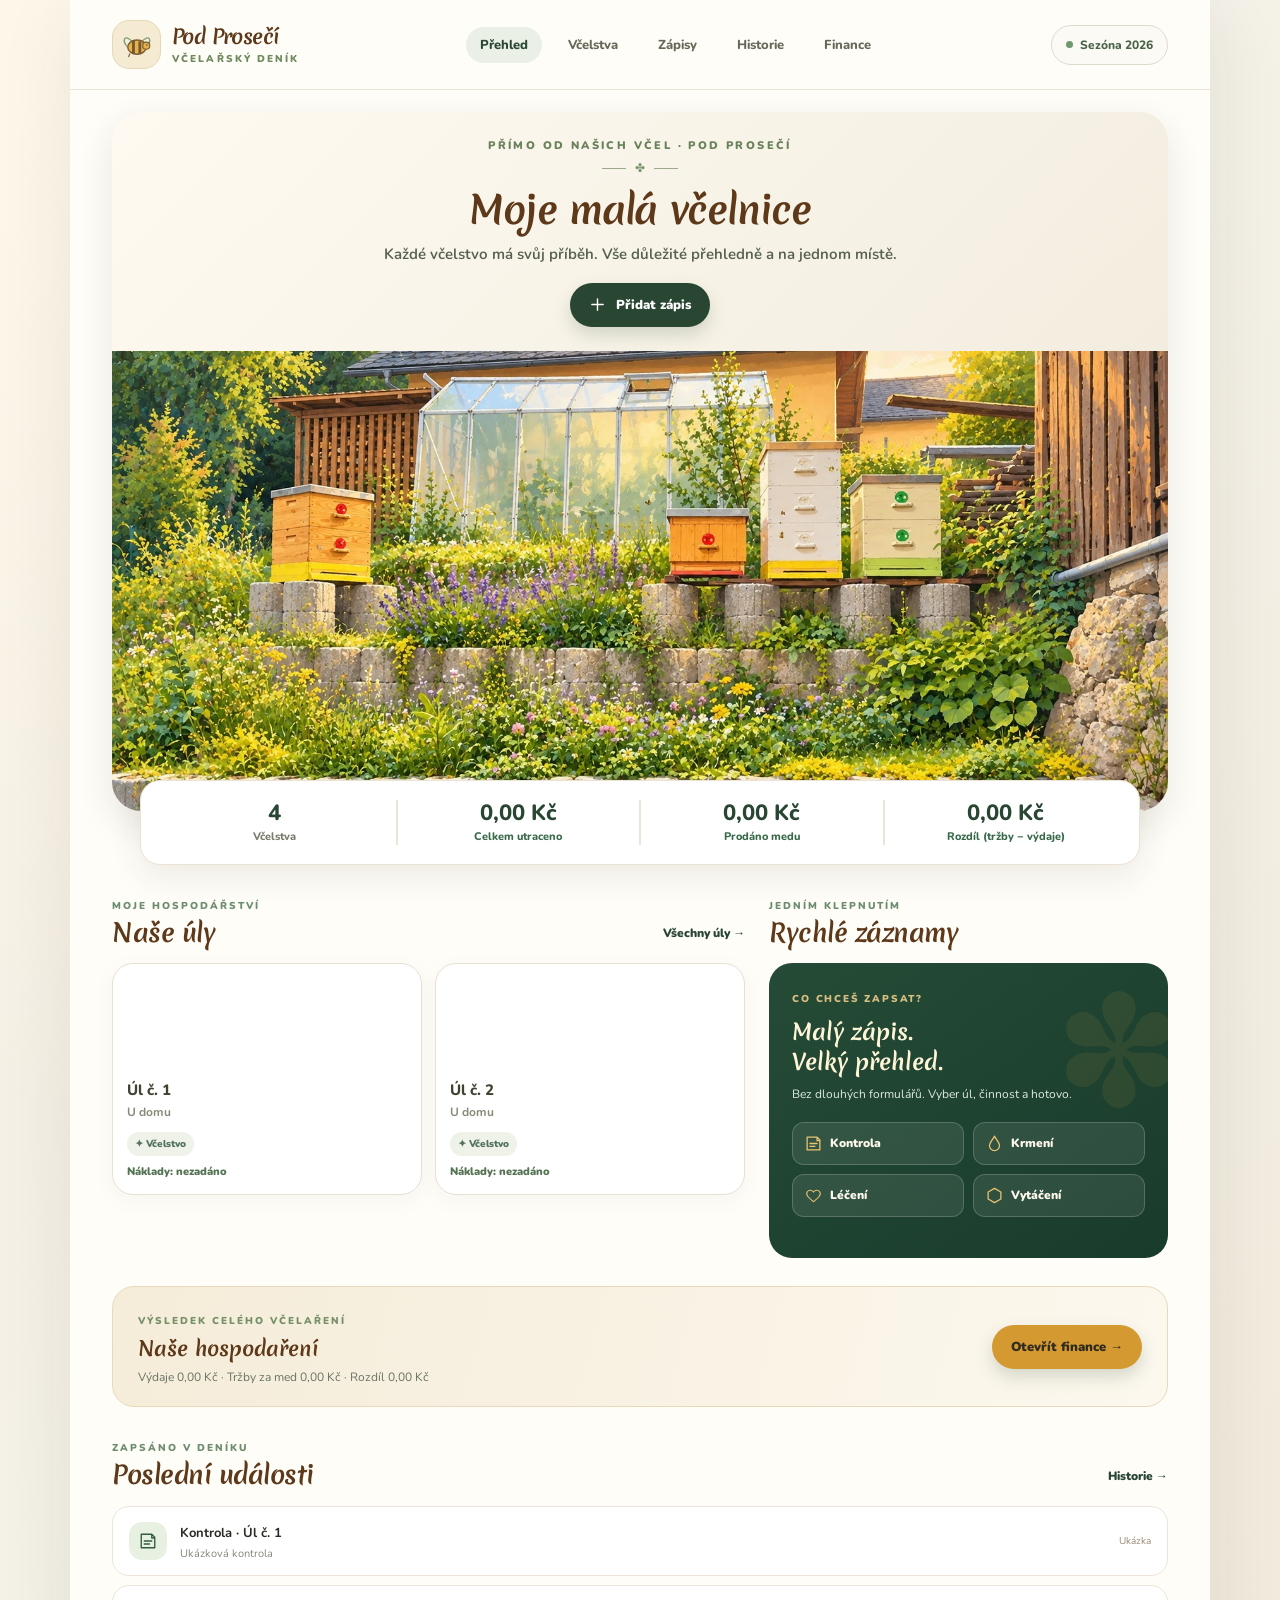
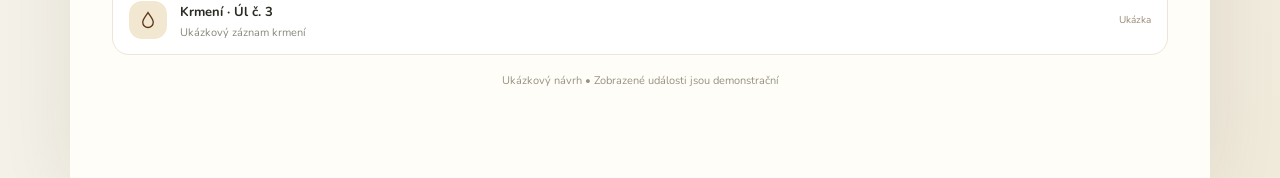
==== commit 3f6129bf: "Add files via upload" ====
--- a/index.html
+++ b/index.html
@@ -1,88 +1,106 @@
-<!DOCTYPE html>
+<!doctype html>
 <html lang="cs">
 <head>
-<meta charset="UTF-8">
-<meta name="viewport" content="width=device-width, initial-scale=1.0, maximum-scale=1.0">
-<title>Včelařský deník – Úly v5.0</title>
-<style>
-:root{--bg:#fff8dc;--card:#fffdf2;--line:#e6d78a;--text:#2d2500;--muted:#6f6500;--honey:#f5b301;--honey2:#ffe878;--danger:#c0392b;--ok:#2e7d32;--warn:#b77900;--shadow:0 8px 24px #0001}*{box-sizing:border-box}body{margin:0;font-family:Arial,system-ui,sans-serif;background:var(--bg);color:var(--text);-webkit-text-size-adjust:100%}header{text-align:center;padding:18px 12px;background:linear-gradient(#ffe878,#fff8dc)}h1{margin:0;font-size:27px}h2,h3{margin:0 0 10px}.app{max-width:1180px;margin:auto;padding:12px 12px 90px}.topnav{position:sticky;top:0;z-index:20;background:var(--bg);padding:8px 0}.topnav label{font-weight:900}.topnav select{width:100%;margin-top:4px;padding:12px;border-radius:14px;border:1px solid #d49a00;background:var(--honey);font-size:16px;font-weight:900;color:var(--text)}.tab{display:none}.tab.active{display:block}.hero{background:linear-gradient(135deg,var(--honey),var(--honey2));border:1px solid #d49a00;border-radius:24px;padding:18px;margin-bottom:12px;box-shadow:0 10px 28px #0002}.card,.stat,details{background:white;border:1px solid var(--line);border-radius:18px;margin-bottom:12px;box-shadow:var(--shadow)}.card,.stat{padding:14px}.grid{display:grid;grid-template-columns:repeat(2,1fr);gap:10px}.grid3{display:grid;grid-template-columns:repeat(3,1fr);gap:10px}.grid4{display:grid;grid-template-columns:repeat(4,1fr);gap:10px}.stat strong{display:block;font-size:24px;margin-top:6px}.pill{display:inline-flex;align-items:center;border-radius:999px;padding:5px 9px;background:#fff1a0;border:1px solid var(--line);font-size:13px;font-weight:800;margin:2px}.muted{color:var(--muted);font-size:14px}.item{border:1px solid var(--line);border-radius:14px;background:var(--card);padding:12px;margin-bottom:10px}.actions{display:flex;gap:8px;flex-wrap:wrap;margin-top:10px}button,.filebtn{border:0;border-radius:12px;padding:10px 12px;font-weight:900;background:var(--honey);color:var(--text);cursor:pointer;display:inline-flex;align-items:center;justify-content:center}button.secondary,.filebtn.secondary{background:#eee4a8}button.danger{background:var(--danger);color:white}input,select,textarea{width:100%;padding:12px;border:1px solid var(--line);border-radius:12px;background:var(--card);font-size:16px}textarea{min-height:82px}label{display:block;font-weight:800;margin:8px 0 4px}.filebtn input{display:none}.empty{text-align:center;color:var(--muted);padding:16px}.alert{border-left:6px solid var(--danger);background:#fff1ed}.goodalert{border-left:6px solid var(--ok);background:#eef8ee}.warnalert{border-left:6px solid var(--warn);background:#fff3cd}.bar{height:12px;background:#eee4a8;border-radius:999px;overflow:hidden;margin:8px 0}.bar span{display:block;height:100%;background:linear-gradient(90deg,#7cc36a,var(--honey));border-radius:999px}.hive-row{display:flex;gap:12px;align-items:flex-start}.hive-icon{width:72px;min-width:72px;text-align:center}.hive-box{width:54px;height:44px;margin:0 auto;border:3px solid #2d2500;border-radius:6px 6px 3px 3px}.hive-entrance{width:70px;height:20px;margin:2px auto 0;border:3px solid #2d2500;border-radius:4px}.hive-base{width:76px;height:6px;background:#2d2500;margin:3px auto 0;border-radius:999px}details{overflow:hidden}summary{cursor:pointer;list-style:none;padding:14px 16px;font-size:18px;font-weight:900;background:linear-gradient(90deg,#fff1a0,#fffdf2)}summary::-webkit-details-marker{display:none}summary:after{content:'＋';float:right;font-weight:900}details[open] summary:after{content:'−'}details .inside{padding:14px}.section-note{background:#fff1a0;border:1px solid var(--line);border-radius:14px;padding:10px;margin:8px 0}.chart-row{display:flex;align-items:end;gap:8px;min-height:165px;padding:10px;background:var(--card);border:1px solid var(--line);border-radius:18px;overflow-x:auto}.chart-bar{min-width:64px;text-align:center;font-size:12px}.chart-bar div{margin:auto;width:34px;background:linear-gradient(var(--honey),var(--honey2));border:1px solid #d49a00;border-radius:8px 8px 2px 2px}.timeline{border-left:4px solid var(--honey);margin-left:10px;padding-left:14px}.timeline-row{position:relative;margin-bottom:12px;background:var(--card);border:1px solid var(--line);border-radius:14px;padding:10px}.timeline-row:before{content:'';position:absolute;left:-23px;top:14px;width:12px;height:12px;background:var(--honey);border-radius:50%;border:2px solid white}table{width:100%;border-collapse:collapse;background:white;border-radius:14px;overflow:hidden}th,td{border-bottom:1px solid var(--line);padding:9px;text-align:left;vertical-align:top}th{background:#fff1a0}.fab{position:fixed;right:16px;bottom:16px;z-index:50;background:var(--honey);border:2px solid var(--text);border-radius:999px;width:58px;height:58px;box-shadow:0 10px 28px #0003;font-size:25px}.quick-panel{display:none;position:fixed;right:16px;bottom:86px;z-index:49;background:white;border:1px solid var(--line);border-radius:18px;padding:10px;box-shadow:0 10px 32px #0003;max-width:270px}.quick-panel.active{display:block}.quick-panel button{display:block;width:100%;margin:5px 0;text-align:left}#backupBox{min-height:220px;font-family:ui-monospace,Consolas,monospace;font-size:13px;white-space:pre;overflow:auto}.thumb{max-width:180px;max-height:130px;border-radius:14px;border:1px solid var(--line);display:block;margin-top:8px}.simple-form{display:none}.simple-form.active{display:block}@media(max-width:760px){.grid,.grid3,.grid4{grid-template-columns:1fr}.hero h2{font-size:20px}.hive-row{align-items:center}.fab{right:12px;bottom:12px}}
-</style>
+<meta charset="utf-8" />
+<meta name="viewport" content="width=device-width,initial-scale=1,viewport-fit=cover" />
+<meta name="theme-color" content="#294633" />
+<meta name="apple-mobile-web-app-capable" content="yes" />
+<meta name="apple-mobile-web-app-status-bar-style" content="default" />
+<meta name="apple-mobile-web-app-title" content="Včelařský deník" />
+<link rel="icon" href="assets/icons/icon.svg" type="image/svg+xml" />
+<link rel="icon" href="assets/icons/favicon-32.png" type="image/png" sizes="32x32" />
+<link rel="apple-touch-icon" href="assets/icons/apple-touch-icon.png" sizes="180x180" />
+<link rel="manifest" href="manifest.webmanifest" />
+<title>Včelařský deník • Pod Prosečí — vizuální návrh</title>
+<link href="https://fonts.googleapis.com/css2?family=Merienda:wght@500;600;700&family=Nunito:wght@400;500;600;700;800;900&display=swap&subset=latin-ext" rel="stylesheet">
+<link rel="stylesheet" href="css/style.css">
 </head>
 <body>
-<header><h1>🐝 Včelařský deník – Úly</h1></header>
-<main class="app">
-<nav class="topnav"><label for="tabSelect">Vyber sekci</label><select id="tabSelect" onchange="openTab(this.value)"><option value="prehled">Přehled</option><option value="uly">Úly</option><option value="kontroly">Kontroly</option><option value="krmeni">Krmení</option><option value="leceni">Léčení</option><option value="matky">Matky</option><option value="oddelky">Oddělky</option><option value="zimovani">Zimování</option><option value="med">Vytočený med</option><option value="naklady">Náklady</option><option value="sklad">Vybavení</option><option value="stanoviste">Stanoviště</option><option value="historie">Historie a statistiky</option><option value="verze">Verze</option><option value="zalohy">Záloha a nastavení</option></select></nav>
-<section id="prehled" class="tab active"><div class="hero"><h2>Čistý přehled včelnice</h2><p>Jen úly, péče o včely, vytočený med a náklady. Bez prodeje a evidence sklenic.</p><div class="actions"><button onclick="openTab('kontroly')">➕ Nová kontrola</button><button onclick="openTab('med')">🍯 Zapsat vytáčení</button><button onclick="openTab('naklady')">💳 Přidat náklad</button><button onclick="openTab('uly')">🐝 Přidat úl</button></div></div><div class="grid4"><div class="stat">Počet úlů<strong id="sHives">0</strong></div><div class="stat">Vytočeno celkem<strong id="sHoney">0 kg</strong></div><div class="stat">Vytočeno letos<strong id="sHoneyYear">0 kg</strong></div><div class="stat">Náklady celkem<strong id="sExpenses">0 Kč</strong></div></div><details><summary>Doporučení a upozornění</summary><div class="inside"><div id="recommendations"></div></div></details><details><summary>Karty úlů</summary><div class="inside"><div id="hiveCards"></div></div></details><details><summary>Poslední záznamy</summary><div class="inside"><div id="globalTimeline"></div></div></details></section>
-<section id="uly" class="tab"><details><summary>Přidat / upravit úl</summary><div class="inside"><input type="hidden" id="hiveEditId"><label>Vyber úl k úpravě</label><select id="hiveEditSelect" onchange="selectHiveForEdit(this.value)"></select><div class="grid"><div><label>Název úlu</label><input id="hiveName"></div><div><label>Stanoviště / město</label><input id="hiveCity"></div><div><label>Přiřadit ke stanovišti</label><select id="hiveApiary"></select></div><div><label>Rámková míra</label><input id="hiveFrame" placeholder="39×24"></div><div><label>Počet nástavků</label><input id="hiveBoxes" type="number" min="0"></div><div><label>Počet rámků</label><input id="hiveFrames" type="number" min="0"></div><div><label>Síla včelstva</label><select id="hiveStrength"><option>slabé</option><option selected>dobré</option><option>silné</option></select></div><div><label>Matka</label><select id="hiveQueen"><option>neznámá</option><option>viděna</option><option>neviděna</option><option>potřeba zkontrolovat</option></select></div><div><label>QR / označení</label><input id="hiveQr"></div><div><label>Barva nástavku</label><input id="hiveBoxColor" type="color" value="#f5b301"></div><div><label>Barva česna</label><input id="hiveEntranceColor" type="color" value="#8b5a2b"></div></div><label>Poznámka</label><textarea id="hiveNote"></textarea><div class="actions"><button onclick="saveHive()">Uložit úl</button><button class="secondary" onclick="clearHiveForm()">Nový / vyčistit</button></div></div></details><details><summary>Seznam úlů</summary><div class="inside"><div id="hiveList"></div></div></details></section>
-<section id="kontroly" class="tab"><details><summary>Přidat kontrolu</summary><div class="inside"><input type="hidden" id="checkEditId"><div class="grid"><div><label>Datum</label><input id="checkDate" type="date"></div><div><label>Úl</label><select id="checkHive"></select></div><div><label>Počasí</label><input id="checkWeather"></div><div><label>Nálada včel</label><select id="checkMood"><option>klidné</option><option selected>normální</option><option>nervózní</option><option>agresivní</option></select></div><div><label>Plodové rámky</label><input id="checkBroodFrames" type="number" min="0"></div><div><label>Zavíčkovaný plod</label><input id="checkCappedBroodFrames" type="number" min="0"></div><div><label>Rámky obsazené včelami</label><input id="checkBeeFrames" type="number" min="0"></div><div><label>Zásobní rámky</label><input id="checkStoreFrames" type="number" min="0"></div><div><label>Rámky s medem</label><input id="checkHoneyFrames" type="number" min="0"></div><div><label>Matka</label><select id="checkQueen"><option>neviděna</option><option>viděna</option><option>potřeba zkontrolovat</option></select></div><div><label>Vajíčka / larvy</label><select id="checkEggs"><option>nezkontrolováno</option><option>vajíčka vidět</option><option>larvy vidět</option><option>vajíčka i larvy vidět</option><option>bez vajíček i larev</option></select></div><div><label>Matečníky</label><select id="checkCells"><option>ne</option><option>ano</option><option>nejisté</option></select></div><div><label>Spad varroa</label><input id="checkVarroa" type="number" min="0"></div><div><label>Další kontrola</label><input id="checkNext" type="date"></div></div><label>Co jsem udělal</label><textarea id="checkAction"></textarea><label>Poznámka</label><textarea id="checkNote"></textarea><label>Fotka kontroly</label><input id="checkPhoto" type="file" accept="image/*"><div id="photoPreview"></div><div class="actions"><button onclick="saveCheck()">Uložit kontrolu</button><button class="secondary" onclick="clearCheckForm()">Nová / vyčistit</button></div></div></details><details><summary>Historie kontrol</summary><div class="inside"><label>Filtrovat podle úlu</label><select id="checkFilter" onchange="renderChecks()"></select><div id="checkList"></div></div></details></section>
-<section id="krmeni" class="tab"><details><summary>Přidat / upravit krmení</summary><div class="inside"><input type="hidden" id="feedEditId"><div class="grid"><div><label>Datum</label><input id="feedDate" type="date"></div><div><label>Úl</label><select id="feedHive"></select></div><div><label>Druh</label><input id="feedType"></div><div><label>Množství kg</label><input id="feedKg" type="number" step="0.1"></div><div><label>Cena Kč</label><input id="feedCost" type="number"></div></div><label>Poznámka</label><textarea id="feedNote"></textarea><div class="actions"><button onclick="saveRecord('feeds')">Uložit krmení</button><button class="secondary" onclick="clearRecordForm('feeds')">Nový / vyčistit</button></div></div></details><details><summary>Historie krmení</summary><div class="inside"><label>Úl</label><select id="feedFilter" onchange="renderRecords('feeds')"></select><div id="feedList"></div></div></details></section>
-<section id="leceni" class="tab"><details><summary>Přidat / upravit léčení</summary><div class="inside"><input type="hidden" id="treatEditId"><div class="grid"><div><label>Datum</label><input id="treatDate" type="date"></div><div><label>Úl</label><select id="treatHive"></select></div><div><label>Přípravek / metoda</label><input id="treatProduct"></div><div><label>Spad roztočů</label><input id="treatMites" type="number"></div><div><label>Další kontrola</label><input id="treatNext" type="date"></div></div><label>Poznámka</label><textarea id="treatNote"></textarea><div class="actions"><button onclick="saveRecord('treatments')">Uložit léčení</button><button class="secondary" onclick="clearRecordForm('treatments')">Nový / vyčistit</button></div></div></details><details><summary>Historie léčení</summary><div class="inside"><label>Úl</label><select id="treatFilter" onchange="renderRecords('treatments')"></select><div id="treatmentList"></div></div></details></section>
-<section id="matky" class="tab"><details><summary>Přidat / upravit matku</summary><div class="inside"><input type="hidden" id="queenEditId"><div class="grid"><div><label>Úl</label><select id="queenHive"></select></div><div><label>Rok matky</label><input id="queenYear" type="number"></div><div><label>Barva značení</label><input id="queenColor"></div><div><label>Původ</label><input id="queenOrigin"></div><div><label>Výkon</label><select id="queenPerformance"><option>slabá</option><option selected>dobrá</option><option>výborná</option></select></div></div><label>Poznámka</label><textarea id="queenNote"></textarea><div class="actions"><button onclick="saveRecord('queens')">Uložit matku</button><button class="secondary" onclick="clearRecordForm('queens')">Nová / vyčistit</button></div></div></details><details><summary>Seznam matek</summary><div class="inside"><label>Úl</label><select id="queenFilter" onchange="renderRecords('queens')"></select><div id="queenList"></div></div></details></section>
-<section id="oddelky" class="tab"><details><summary>Přidat / upravit oddělek</summary><div class="inside"><input type="hidden" id="splitEditId"><div class="grid"><div><label>Název oddělku</label><input id="splitName"></div><div><label>Vznikl z úlu</label><select id="splitHive"></select></div><div><label>Datum</label><input id="splitDate" type="date"></div><div><label>Síla</label><select id="splitStrength"><option>slabý</option><option selected>dobrý</option><option>silný</option></select></div><div><label>Přijetí matky</label><select id="splitQueenAccepted"><option>ano</option><option>ne</option><option>nejisté</option></select></div></div><label>Poznámka</label><textarea id="splitNote"></textarea><div class="actions"><button onclick="saveRecord('splits')">Uložit oddělek</button><button class="secondary" onclick="clearRecordForm('splits')">Nový / vyčistit</button></div></div></details><details><summary>Seznam oddělků</summary><div class="inside"><label>Původní úl</label><select id="splitFilter" onchange="renderRecords('splits')"></select><div id="splitList"></div></div></details></section>
-<section id="zimovani" class="tab"><details><summary>Přidat / upravit zimování</summary><div class="inside"><input type="hidden" id="winterEditId"><div class="grid"><div><label>Úl</label><select id="winterHive"></select></div><div><label>Zásoby kg</label><input id="winterFood" type="number" step="0.1"></div><div><label>Síla před zimou</label><select id="winterStrength"><option>slabé</option><option selected>dobré</option><option>silné</option></select></div><div><label>Přežil zimu</label><select id="winterAlive"><option>ano</option><option>ne</option></select></div></div><label>Poznámka</label><textarea id="winterNote"></textarea><div class="actions"><button onclick="saveRecord('wintering')">Uložit zimování</button><button class="secondary" onclick="clearRecordForm('wintering')">Nový / vyčistit</button></div></div></details><details><summary>Historie zimování</summary><div class="inside"><label>Úl</label><select id="winterFilter" onchange="renderRecords('wintering')"></select><div id="winterList"></div></div></details></section>
-<section id="med" class="tab"><div class="hero"><h2>🍯 Vytočený med podle úlů</h2><p>Evidence pouze skutečně vytočeného medu. Bez sklenic, prodeje a zákazníků.</p></div><details><summary>Přidat / upravit vytáčení</summary><div class="inside"><input type="hidden" id="harvestEditId"><div class="grid"><div><label>Datum vytáčení</label><input id="harvestDate" type="date"></div><div><label>Úl</label><select id="harvestHive"></select></div><div><label>Množství kg</label><input id="harvestKg" type="number" step="0.1"></div><div><label>Druh medu</label><input id="harvestType"></div></div><label>Poznámka</label><textarea id="harvestNote"></textarea><div class="actions"><button onclick="saveHarvest()">Uložit vytáčení</button><button class="secondary" onclick="clearHarvestForm()">Nové / vyčistit</button></div></div></details><details open><summary>Historie vytáčení</summary><div class="inside"><label>Filtrovat podle úlu</label><select id="harvestFilter" onchange="renderHarvests()"></select><div id="harvestList"></div></div></details></section>
-<section id="naklady" class="tab"><div class="hero"><h2>💳 Náklady na včelaření</h2><p>Vše, co jste za včely, úly, krmení, léčení a vybavení utratil.</p></div><details><summary>Přidat / upravit náklad</summary><div class="inside"><input type="hidden" id="expenseEditId"><div class="grid"><div><label>Datum nákupu</label><input id="expenseDate" type="date"></div><div><label>Kategorie</label><select id="expenseCategory"><option>Včely a oddělky</option><option>Úly a části úlů</option><option>Rámky a mezistěny</option><option>Medobraní a zpracování medu</option><option>Ochranné pomůcky</option><option>Nářadí</option><option>Léčení</option><option>Krmení</option><option>Ostatní</option></select></div><div><label>Název položky</label><input id="expenseName"></div><div><label>Množství</label><input id="expenseQty" type="number" step="0.1"></div><div><label>Jednotka</label><input id="expenseUnit"></div><div><label>Cena celkem Kč</label><input id="expenseCost" type="number"></div><div><label>Přiřadit k úlu</label><select id="expenseHive"></select></div></div><label>Poznámka</label><textarea id="expenseNote"></textarea><div class="actions"><button onclick="saveExpense()">Uložit náklad</button><button class="secondary" onclick="clearExpenseForm()">Nový / vyčistit</button></div></div></details><details open><summary>Přehled nákladů</summary><div class="inside"><div id="expenseStats"></div><div id="expenseList"></div></div></details></section>
-<section id="sklad" class="tab"><details><summary>Přidat / upravit vybavení</summary><div class="inside"><input type="hidden" id="stockEditId"><div class="grid"><div><label>Kategorie</label><input id="stockCategory"></div><div><label>Název</label><input id="stockName"></div><div><label>Množství</label><input id="stockQty" type="number" step="0.1"></div><div><label>Jednotka</label><input id="stockUnit"></div><div><label>Pořizovací cena Kč</label><input id="stockCost" type="number"></div></div><label>Poznámka</label><textarea id="stockNote"></textarea><div class="actions"><button onclick="saveRecord('stock')">Uložit položku</button><button class="secondary" onclick="clearRecordForm('stock')">Nová / vyčistit</button></div></div></details><details><summary>Seznam vybavení</summary><div class="inside"><div id="stockList"></div></div></details></section>
-<section id="stanoviste" class="tab"><details><summary>Přidat / upravit stanoviště</summary><div class="inside"><input type="hidden" id="apiaryEditId"><div class="grid"><div><label>Název stanoviště</label><input id="apiaryName"></div><div><label>Lokace / obec</label><input id="apiaryLocation"></div><div><label>GPS šířka</label><input id="apiaryLat" inputmode="decimal"></div><div><label>GPS délka</label><input id="apiaryLon" inputmode="decimal"></div><div><label>Poznámka ke snůšce</label><input id="apiaryNote"></div></div><div class="actions"><button onclick="saveRecord('apiaries')">Uložit stanoviště</button><button class="secondary" onclick="clearRecordForm('apiaries')">Nové / vyčistit</button></div></div></details><details><summary>Seznam stanovišť</summary><div class="inside"><div id="apiaryList"></div></div></details></section>
-<section id="historie" class="tab"><details open><summary>Vytočený med podle úlů</summary><div class="inside"><div id="honeyByHiveChart"></div></div></details><details><summary>Náklady podle kategorií</summary><div class="inside"><div id="expenseCategoryChart"></div></div></details><details><summary>Roční souhrny</summary><div class="inside"><div id="yearTable"></div></div></details><details><summary>Časová osa úlů</summary><div class="inside"><div id="hiveTimelineExtra"></div></div></details></section>
-<section id="verze" class="tab"><div class="hero"><h2>📌 Verze 5.0</h2><p>Nová zjednodušená aplikace zaměřená pouze na úly a péči o včely.</p></div><details open><summary>Co se změnilo</summary><div class="inside"><div class="timeline"><div class="timeline-row"><b>v5.0</b><p>Odstraněny prodeje, zákazníci, objednávky, sklenice, dary a vlastní spotřeba. Zachovány úly, kontroly, krmení, léčení, matky, oddělky, zimování, vytočený med, náklady, vybavení, stanoviště, statistiky a zálohy.</p></div></div></div></details></section>
-<section id="zalohy" class="tab"><details><summary>Nastavení</summary><div class="inside"><div class="grid"><div><label>Kontrola po dnech</label><input id="setCheckDays" type="number"></div><div><label>Vysoký spad varroa od</label><input id="setMiteLimit" type="number"></div></div><button onclick="saveSettings()">Uložit nastavení</button><p id="storageStatus" class="muted"></p></div></details><details open><summary>Záloha dat</summary><div class="inside"><p class="muted">Při prvním otevření se automaticky převedou včelařská data ze starší verze. Prodejní část se nepřenáší.</p><div class="actions"><button onclick="exportBackupFile()">Exportovat JSON</button><label class="filebtn secondary">Importovat JSON<input type="file" id="backupFileInput" accept="application/json,.json" onchange="importBackupFile(event)"></label><button class="secondary" onclick="exportDataText()">Zobrazit zálohu jako text</button><button class="secondary" onclick="importDataText()">Načíst textovou zálohu</button><button class="danger" onclick="resetAll()">Smazat vše</button></div><textarea id="backupBox"></textarea></div></details></section>
-<button class="fab" onclick="toggleQuickPanel()">＋</button><div id="quickPanel" class="quick-panel"><button onclick="openTab('kontroly');toggleQuickPanel(false)">➕ Kontrola</button><button onclick="openTab('med');toggleQuickPanel(false)">🍯 Vytáčení</button><button onclick="openTab('krmeni');toggleQuickPanel(false)">🍬 Krmení</button><button onclick="openTab('leceni');toggleQuickPanel(false)">🧪 Léčení</button><button onclick="openTab('naklady');toggleQuickPanel(false)">💳 Náklad</button><button onclick="openTab('uly');toggleQuickPanel(false)">🐝 Úl</button></div>
+<!-- Reusable vector symbols: independent of internet and bundled into this HTML prototype. -->
+<svg style="position:absolute;width:0;height:0;overflow:hidden" aria-hidden="true" xmlns="http://www.w3.org/2000/svg">
+ <symbol id="i-bee" viewBox="0 0 48 48"><path d="M18 20c-12-13-16-2-7 7M30 20c12-13 16-2 7 7" fill="#eff1dd" stroke="#8b9876" stroke-width="1.8"/><ellipse cx="24" cy="27" rx="13" ry="10" fill="#e4b24f" stroke="#795b2e" stroke-width="2"/><path d="M19 18v18M28 19v17" stroke="#77552f" stroke-width="4"/><circle cx="37" cy="25" r="5" fill="#e4b24f" stroke="#795b2e" stroke-width="1.6"/><circle cx="38" cy="24" r="1" fill="#3d3b2d"/><path d="M14 36l-2 5" stroke="#795b2e" stroke-width="1.5"/></symbol>
+ <symbol id="i-hive" viewBox="0 0 150 130"><ellipse cx="74" cy="119" rx="65" ry="8" fill="#445d3e" opacity=".24"/><path d="M25 39L75 14l50 25-9 10H35z" fill="#617654"/><path d="M22 42q53-12 106 0l-8 14H30z" fill="#6f6044"/><path d="M35 51h80l-4 58H39z" fill="#ddae69" stroke="#8c643b" stroke-width="2"/><path d="M39 72h72M40 92h70" stroke="#966a3c" stroke-width="2" opacity=".65"/><path d="M55 52v56M95 52v56" stroke="#f2c88f" stroke-width="3" opacity=".5"/><rect x="62" y="82" width="27" height="10" rx="5" fill="#514633"/><path d="M28 112h96" stroke="#5c4d31" stroke-width="7" stroke-linecap="round"/><path d="M25 110v8M125 110v8" stroke="#52492e" stroke-width="4"/></symbol>
+ <symbol id="i-note" viewBox="0 0 24 24"><path d="M7 3h10l4 4v14H3V3h4m10 0v5h4M7 12h10M7 16h7" fill="none" stroke="currentColor" stroke-linecap="round" stroke-linejoin="round" stroke-width="1.8"/></symbol>
+ <symbol id="i-plus" viewBox="0 0 24 24"><path d="M12 4v16M4 12h16" stroke="currentColor" stroke-width="2" stroke-linecap="round"/></symbol>
+ <symbol id="i-house" viewBox="0 0 24 24"><path d="M3 11 12 4l9 7v9H3zM9 20v-6h6v6" fill="none" stroke="currentColor" stroke-linejoin="round" stroke-width="1.8"/></symbol>
+ <symbol id="i-hex" viewBox="0 0 24 24"><path d="m12 2 9 5v10l-9 5-9-5V7z" fill="none" stroke="currentColor" stroke-linejoin="round" stroke-width="1.8"/></symbol>
+ <symbol id="i-book" viewBox="0 0 24 24"><path d="M4 4h14a2 2 0 0 1 2 2v15H6a3 3 0 0 1-3-3V5a1 1 0 0 1 1-1zm2 0v17m4-12h6m-6 4h6" fill="none" stroke="currentColor" stroke-linecap="round" stroke-width="1.8"/></symbol>
+ <symbol id="i-drop" viewBox="0 0 24 24"><path d="M12 2C9 7 5 11 5 15a7 7 0 0 0 14 0c0-4-4-8-7-13z" fill="none" stroke="currentColor" stroke-width="1.8"/></symbol>
+ <symbol id="i-check" viewBox="0 0 24 24"><path d="m4 13 5 5L20 6" fill="none" stroke="currentColor" stroke-linecap="round" stroke-width="2"/></symbol>
+ <symbol id="i-heart" viewBox="0 0 24 24"><path d="M20.8 6.7C18 3 13.6 4.5 12 7 10.4 4.5 6 3 3.2 6.7c-3 4.7 3 9.3 8.8 14 5.8-4.7 11.8-9.3 8.8-14z" fill="none" stroke="currentColor" stroke-width="1.5"/></symbol>
+</svg>
+<div class="app">
+<header class="topbar">
+ <div class="branding"><div class="brandmark"><svg style="width:34px;height:34px"><use href="#i-bee"/></svg></div><div><div class="brandtitle">Pod Prosečí</div><div class="brandsub">VČELAŘSKÝ DENÍK</div></div></div>
+ <div class="toplinks"><button data-page="home" class="active">Přehled</button><button data-page="hives">Včelstva</button><button data-page="record">Zápisy</button><button data-page="history">Historie</button><button data-page="costs">Finance</button></div>
+ <div class="season">Sezóna 2026</div>
+</header>
+<main>
+ <section id="page-home" class="page active">
+  <div class="hero">
+   <img class="hero-art" src="assets/vcelnice.webp" alt="Kreslený pohled na včelnici se skleníkem a úly" />
+   <div class="hero-copy"><div class="eyebrow">Přímo od našich včel · Pod Prosečí</div><div class="decor" style="margin-top:13px">✤</div><h1 class="hero-title"><span>Moje malá</span> <span>včelnice</span></h1><p>Každé včelstvo má svůj příběh. Vše důležité přehledně a na jednom místě.</p><button class="btn" data-action="record"><svg><use href="#i-plus"/></svg> Přidat zápis</button></div>
+  </div>
+  <div class="stats finance-stats"><div class="stat"><strong>4</strong><small>Včelstva</small></div><button type="button" class="stat stat-action" data-page="costs"><strong id="stats-cost-total">0 Kč</strong><small>Celkem utraceno</small></button><button type="button" class="stat stat-action" data-page="costs"><strong id="stats-sales-total">0 Kč</strong><small>Prodáno medu</small></button><button type="button" class="stat stat-action" data-page="costs"><strong id="stats-net-total">0 Kč</strong><small>Rozdíl (tržby − výdaje)</small></button></div>
+  <div class="homegrid">
+   <div><div class="heading"><div><div class="overline">Moje hospodářství</div><h2>Naše úly</h2></div><button class="subtle-link" data-page="hives">Všechny úly →</button></div><div class="hives" id="home-hives"></div></div>
+   <div><div class="heading"><div><div class="overline">Jedním klepnutím</div><h2>Rychlé záznamy</h2></div></div><aside class="aside"><small>CO CHCEŠ ZAPSAT?</small><h2>Malý zápis.<br>Velký přehled.</h2><p>Bez dlouhých formulářů. Vyber úl, činnost a hotovo.</p><div class="quickrow"><button data-type="Kontrola"><svg><use href="#i-note"/></svg> Kontrola</button><button data-type="Krmení"><svg><use href="#i-drop"/></svg> Krmení</button><button data-type="Léčení"><svg><use href="#i-heart"/></svg> Léčení</button><button data-type="Vytáčení"><svg><use href="#i-hex"/></svg> Vytáčení</button></div></aside></div>
+  </div>
+  <div class="cost-feature"><div><span class="overline">Výsledek celého včelaření</span><h2>Naše hospodaření</h2><p id="home-cost-summary">Počítáme výdaje a prodaný med.</p></div><button class="btn amber" data-page="costs">Otevřít finance →</button></div>
+  <div class="heading"><div><div class="overline">Zapsáno v deníku</div><h2>Poslední události</h2></div><button class="subtle-link" data-page="history">Historie →</button></div><div id="mini-history"></div>
+  <div class="footnote">Ukázkový návrh • Zobrazené události jsou demonstrační</div>
+ </section>
+ <section id="page-hives" class="page"><div class="secondary-top"><div><div class="eyebrow">Naše včelnice</div><h1>Moje včelstva</h1><p>U domu a v Lučanech • 4 úly</p></div></div><div class="list-hives" id="all-hives"></div></section>
+ <section id="page-record" class="page"><div class="secondary-top"><div><div class="eyebrow">Zápis bez zdržování</div><h1>Co je u včel nového?</h1><p>Stačí několik klepnutí a je hotovo.</p></div></div><div class="contentsection"><div class="labeltitle">01 · Vyber činnost</div><div class="records" id="types"></div><div class="labeltitle">02 · Vyber včelstvo</div><div class="pilllist" id="hiveselect"></div><div class="recbox" id="record-fields"><label>Stav včelstva</label><div class="choice" id="statusselect"><button class="selected" data-status="V pořádku">✓ V pořádku</button><button data-status="Sledovat">Sledovat</button><button data-status="Problém">Problém</button></div><div id="quantity-wrap" style="display:none;margin-top:14px"><label for="quantity">Množství (kg)</label><input id="quantity" type="number" step="0.1" min="0" inputmode="decimal" placeholder="Např. 3" style="display:block;margin-top:9px;padding:11px;width:100%;border-radius:11px;border:1px solid #e8dfd1;background:white"></div><div style="margin-top:18px"><label for="recnote">Poznámka (nepovinné)</label><textarea id="recnote" placeholder="Jen pokud chceš něco doplnit…"></textarea></div></div><button class="btn savebutton" id="save"><svg><use href="#i-check"/></svg> Uložit záznam</button><div id="toast" class="toast" role="status"></div><span class="preview-note">Vizuální ukázka. Zápis se neukládá do skutečné aplikace.</span></div></section>
+ <section id="page-history" class="page"><div class="secondary-top"><div><div class="eyebrow">Vzpomínky z včelnice</div><h1>Historie zápisů</h1><p>Bez hledání v mnoha záložkách.</p></div></div><div class="contentsection" id="history-list"></div></section>
+ <section id="page-costs" class="page">
+  <div class="secondary-top cost-banner"><div><div class="eyebrow">Pod Prosečí · finanční deník</div><h1>Výdaje a prodej medu</h1><p>Kolik stálo včelaření a kolik se prodejem vrátilo.</p></div><svg class="cost-decoration" aria-hidden="true"><use href="#i-hex"/></svg></div>
+  <div class="finance-summary">
+   <div class="finance-tile"><small>Utraceno celkem</small><strong id="cost-total">0 Kč</strong><span id="cost-count">Žádné výdaje</span></div>
+   <div class="finance-tile"><small>Prodáno medu celkem</small><strong id="sales-total">0 Kč</strong><span id="sales-count">Žádné prodeje</span></div>
+   <div class="finance-tile result-tile"><small>Výsledek za celou dobu</small><strong id="net-total">0 Kč</strong><span>Tržby mínus výdaje, bez hodnoty zásob</span></div>
+  </div>
+  <div class="heading"><div><div class="overline">Přehled investic</div><h2>Náklady podle úlu</h2></div></div>
+  <p class="fin-help">Společné výdaje (například medomet nebo sklenice) se počítají do celkových nákladů, ale nepřidělují se uměle konkrétním úlům.</p>
+  <div class="cost-by-hive" id="cost-by-hive"></div>
+  <div class="cost-layout">
+   <section class="cost-panel"><div class="eyebrow">Zápis nákupu</div><h2>Nový výdaj</h2>
+     <form id="cost-form">
+       <label for="cost-hive">Úl / společný náklad</label><select id="cost-hive" required></select>
+       <label for="cost-category">Za co?</label><select id="cost-category"><option>Úl a nástavky</option><option>Rámky a mezistěny</option><option>Krmení</option><option>Léčení</option><option>Medobraní a vybavení</option><option>Sklenice, víčka a etikety</option><option>Jiné</option></select>
+       <label for="cost-amount">Cena celkem (Kč)</label><div class="money-input"><input id="cost-amount" type="number" min="0.01" step="0.01" inputmode="decimal" required placeholder="Např. 850"><strong>Kč</strong></div>
+       <label for="cost-date">Datum</label><input id="cost-date" type="date" required>
+       <label for="cost-note">Poznámka <span>(nepovinné)</span></label><input id="cost-note" maxlength="140" placeholder="Např. nové nástavky">
+       <button class="btn savebutton" type="submit">+ Uložit výdaj</button>
+     </form><p id="cost-message" class="cost-notice" role="status" aria-live="polite"></p>
+   </section>
+   <section class="cost-panel"><div class="eyebrow">Tržba z medu</div><h2>Prodaný med</h2>
+     <form id="sale-form">
+       <div class="fin-row"><div><label for="sale-count">Počet sklenic</label><input id="sale-count" type="number" min="1" step="1" inputmode="numeric" value="1" required></div><div><label for="sale-price">Cena za kus (Kč)</label><input id="sale-price" type="number" min="0.01" step="0.01" inputmode="decimal" placeholder="220" required></div></div>
+       <label for="sale-date">Datum prodeje</label><input id="sale-date" type="date" required>
+       <label for="sale-note">Poznámka <span>(nepovinné)</span></label><input id="sale-note" maxlength="140" placeholder="Např. 3× květový med 950 g">
+       <div class="fin-preview">Celkem za prodej: <strong id="sale-preview">0 Kč</strong></div>
+       <button class="btn savebutton" type="submit">+ Uložit prodej</button>
+     </form><p id="sale-message" class="cost-notice" role="status" aria-live="polite"></p>
+   </section>
+  </div>
+  <div class="cost-layout finance-history">
+   <section class="cost-panel"><div class="eyebrow">Přehled výdajů</div><h2>Výdaje</h2><div class="cost-entries" id="cost-entries"></div></section>
+   <section class="cost-panel"><div class="eyebrow">Přehled tržeb</div><h2>Prodeje medu</h2><div class="cost-entries" id="sale-entries"></div></section>
+  </div>
+  <section class="fin-backup"><div><div class="eyebrow">Přenos dat</div><h2>Starší záznamy a zálohy</h2><p>Nahraj JSON zálohu z původního deníku 4.8.x – načtou se její výdaje a uskutečněné prodeje medu. Původní položky bez přiřazeného úlu zůstanou mezi společnými výdaji. Zbytek dat v záloze se nemění.</p></div>
+   <div class="fin-actions"><label class="import-label" for="import-finance">↑ Načíst starou JSON zálohu</label><input type="file" id="import-finance" accept=".json,application/json" hidden><button type="button" class="btn ghost" id="export-finance">↓ Stáhnout zálohu financí</button></div><p id="import-message" role="status" aria-live="polite" class="cost-notice">Záznamy se ukládají jen do tohoto prohlížeče. Při změně zařízení si stáhni zálohu.</p>
+  </section>
+ </section>
+<section id="page-detail" class="page"><button class="back" data-page="hives">← Zpět k úlům</button><div class="secondary-top" style="margin-top:11px"><div><div class="eyebrow">Karta včelstva</div><h1 id="detail-name">Úl č. 1</h1><p id="detail-place">Stanoviště u domu</p></div></div><div class="detail"><h3>Rychlý přehled</h3><p class="detail-cost">Náklady evidované přímo na tomto úlu: <strong id="detail-cost-value">0 Kč</strong></p><button class="btn amber" data-page="costs">+ Zapsat výdaj na úl</button><p>Matka, zásoby, síla včelstva a poslední kontrola. Jen to důležité, podrobnosti jsou až po rozkliknutí.</p><button class="btn" data-action="record"><svg><use href="#i-plus"/></svg> Přidat zápis k úlu</button></div></section>
 </main>
-<script>
-'use strict';
-const KEY='vcelarsky_denik_uly_v5';
-const LEGACY_KEYS=['vcelarsky_denik_pro_komplet_zakaznici_v5_opraveno','vcelarsky_denik_pro_komplet_zakaznici_v4','vcelarsky_denik_pro_komplet_zakaznici_v3','vcelarsky_denik_pro_komplet_zakaznici_v2','vcelarsky_denik_pro_komplet_zakaznici'];
-let data=null,activeTab='prehled';
-function defaultSettings(){return{checkDays:14,miteLimit:10}}
-function blank(){return{version:7,hives:[],checks:[],feeds:[],treatments:[],queens:[],splits:[],wintering:[],honeyHarvests:[],stock:[],apiaries:[],expenses:[],settings:defaultSettings()}}
-function id(){return Date.now().toString(36)+Math.random().toString(36).slice(2)}
-function today(){let d=new Date(),y=d.getFullYear(),m=String(d.getMonth()+1).padStart(2,'0'),day=String(d.getDate()).padStart(2,'0');return `${y}-${m}-${day}`}
-function nv(x){return Number(x||0)}function el(i){return document.getElementById(i)}function val(i){let e=el(i);return e?String(e.value||'').trim():''}function num(i){return nv(val(i))}function setHTML(i,v){let e=el(i);if(e)e.innerHTML=v}function setText(i,v){let e=el(i);if(e)e.textContent=v}function clearInput(i){let e=el(i);if(e)e.value=''}
-function esc(s){return String(s??'').replaceAll('&','&amp;').replaceAll('<','&lt;').replaceAll('>','&gt;').replaceAll('"','&quot;').replaceAll("'",'&#039;')}
-function kg(x){return nv(x).toLocaleString('cs-CZ',{maximumFractionDigits:1})+' kg'}function kc(x){return Math.round(nv(x)).toLocaleString('cs-CZ')+' Kč'}function fd(d){if(!d)return'neuvedeno';let p=String(d).split('-');return p.length===3?`${p[2]}.${p[1]}.${p[0]}`:d}function yearOf(d){return String(d||today()).slice(0,4)}function daysSince(d){let t=new Date((d||'1900-01-01')+'T00:00:00').getTime();return Number.isNaN(t)?999:Math.floor((Date.now()-t)/86400000)}
-function normalize(raw){raw=raw||{};let d={...blank(),...raw};d.settings={...defaultSettings(),...(raw.settings||{})};['hives','checks','feeds','treatments','queens','splits','wintering','honeyHarvests','stock','apiaries','expenses'].forEach(k=>{if(!Array.isArray(d[k]))d[k]=[];d[k]=d[k].map(x=>({...x,id:x&&x.id?x.id:id()}))});if(Array.isArray(raw.honey)&&!d.honeyHarvests.length)d.honeyHarvests=raw.honey.map(x=>({id:x.id||id(),date:x.date||today(),hiveId:x.hiveId||'',kg:nv(x.kg),honeyType:x.honeyType||'',note:x.note||''}));d.hives=d.hives.map(h=>({...h,apiaryId:h.apiaryId||''}));d.checks=d.checks.map(c=>({...c,beeFrames:nv(c.beeFrames||c.occupiedBeeFrames||0)}));d.expenses=d.expenses.map(e=>({...e,hiveId:e.hiveId||''}));d.version=7;return d}
-function loadData(){let stored=null,source='';try{let raw=localStorage.getItem(KEY);if(raw){stored=JSON.parse(raw);source='nová verze'}}catch(e){}if(!stored){for(let k of LEGACY_KEYS){try{let raw=localStorage.getItem(k);if(raw){stored=JSON.parse(raw);source='starší verze';break}}catch(e){}}}data=normalize(stored||blank());saveData(false);setText('storageStatus',source==='starší verze'?'Starší včelařská data byla převedena. Prodejní část byla vynechána.':'Data jsou uložená offline v tomto zařízení.')}
-function saveData(render=true){try{localStorage.setItem(KEY,JSON.stringify(data));if(render)renderAll();return true}catch(e){alert('Data se nepodařilo uložit. Úložiště prohlížeče může být plné. Exportujte zálohu a odstraňte nepotřebné fotografie.');if(render)renderAll();return false}}
-function openTab(k){activeTab=k;document.querySelectorAll('.tab').forEach(x=>x.classList.remove('active'));if(el(k)){el(k).classList.add('active');el(k).querySelectorAll('details').forEach(d=>d.open=false)}if(el('tabSelect'))el('tabSelect').value=k;window.scrollTo({top:0,behavior:'smooth'})}function toggleQuickPanel(force){let q=el('quickPanel');if(!q)return;if(force===false)q.classList.remove('active');else q.classList.toggle('active')}
-function hiveName(i){let h=data.hives.find(x=>x.id===i);return h?h.name:'Neznámý úl'}function hiveIcon(h){return `<div class="hive-icon"><div class="hive-box" style="background:${h.boxColor||'#f5b301'}"></div><div class="hive-entrance" style="background:${h.entranceColor||'#8b5a2b'}"></div><div class="hive-base"></div></div>`}
-function hiveOptions(all=true){let o=all?'<option value="all">Všechny úly</option>':'';o+=data.hives.map(h=>`<option value="${h.id}">${esc(h.name)}</option>`).join('');return o||'<option value="">Nejdřív přidej úl</option>'}function fillSelect(i,html){let e=el(i);if(!e)return;let old=e.value;e.innerHTML=html;if([...e.options].some(o=>o.value===old))e.value=old}
-function options(){let one=data.hives.length?data.hives.map(h=>`<option value="${h.id}">${esc(h.name)}</option>`).join(''):'<option value="">Nejdřív přidej úl</option>';['checkHive','feedHive','treatHive','queenHive','splitHive','winterHive','harvestHive','expenseHive'].forEach(i=>fillSelect(i,'<option value="">Bez přiřazení</option>'+one));['checkFilter','feedFilter','treatFilter','queenFilter','splitFilter','winterFilter','harvestFilter'].forEach(i=>fillSelect(i,hiveOptions(true)));fillSelect('hiveEditSelect','<option value="">＋ Přidat nový úl</option>'+data.hives.map(h=>`<option value="${h.id}">${esc(h.name)}</option>`).join(''));fillSelect('hiveApiary','<option value="">Bez přiřazení</option>'+data.apiaries.map(a=>`<option value="${a.id}">${esc(a.name||a.location||'Stanoviště')}</option>`).join(''))}
-function defaults(){['checkDate','feedDate','treatDate','splitDate','harvestDate','expenseDate'].forEach(i=>{if(el(i)&&!el(i).value)el(i).value=today()});if(el('setCheckDays')){el('setCheckDays').value=data.settings.checkDays;el('setMiteLimit').value=data.settings.miteLimit}}
-function saveSettings(){data.settings={...data.settings,checkDays:num('setCheckDays')||14,miteLimit:num('setMiteLimit')||10};saveData()}
-function saveHive(){let name=val('hiveName');if(!name){alert('Zadejte název úlu.');return}let edit=val('hiveEditId');let h={id:edit||id(),name,city:val('hiveCity'),apiaryId:val('hiveApiary'),frame:val('hiveFrame')||'39×24',boxes:num('hiveBoxes')||1,frames:num('hiveFrames')||10,strength:val('hiveStrength'),queen:val('hiveQueen'),qr:val('hiveQr'),boxColor:val('hiveBoxColor')||'#f5b301',entranceColor:val('hiveEntranceColor')||'#8b5a2b',note:val('hiveNote')};if(edit)data.hives=data.hives.map(x=>x.id===edit?h:x);else data.hives.push(h);clearHiveForm();saveData()}
-function clearHiveForm(){['hiveEditId','hiveName','hiveCity','hiveApiary','hiveFrame','hiveBoxes','hiveFrames','hiveQr','hiveNote'].forEach(clearInput);if(el('hiveEditSelect'))el('hiveEditSelect').value='';if(el('hiveStrength'))el('hiveStrength').value='dobré';if(el('hiveQueen'))el('hiveQueen').value='neznámá';if(el('hiveBoxColor'))el('hiveBoxColor').value='#f5b301';if(el('hiveEntranceColor'))el('hiveEntranceColor').value='#8b5a2b'}
-function selectHiveForEdit(i){if(!i){clearHiveForm();return}let h=data.hives.find(x=>x.id===i);if(!h)return;el('hiveEditId').value=h.id;el('hiveName').value=h.name;el('hiveCity').value=h.city||'';el('hiveApiary').value=h.apiaryId||'';el('hiveFrame').value=h.frame||'';el('hiveBoxes').value=h.boxes||0;el('hiveFrames').value=h.frames||0;el('hiveStrength').value=h.strength||'dobré';el('hiveQueen').value=h.queen||'neznámá';el('hiveQr').value=h.qr||'';el('hiveBoxColor').value=h.boxColor||'#f5b301';el('hiveEntranceColor').value=h.entranceColor||'#8b5a2b';el('hiveNote').value=h.note||''}
-function delHive(i){let linked=['checks','feeds','treatments','queens','splits','wintering','honeyHarvests','expenses'].reduce((s,k)=>s+data[k].filter(x=>x.hiveId===i).length,0);if(confirm(`Smazat úl? Navázané záznamy (${linked}) zůstanou v historii jako neznámý úl.`)){data.hives=data.hives.filter(x=>x.id!==i);saveData()}}
-function compressImage(file){return new Promise(resolve=>{if(!file){resolve('');return}let img=new Image(),reader=new FileReader();reader.onload=e=>{img.onload=()=>{let max=360,scale=Math.min(max/img.width,max/img.height,1),c=document.createElement('canvas');c.width=Math.round(img.width*scale);c.height=Math.round(img.height*scale);c.getContext('2d').drawImage(img,0,0,c.width,c.height);resolve(c.toDataURL('image/jpeg',0.62))};img.onerror=()=>resolve('');img.src=e.target.result};reader.onerror=()=>resolve('');reader.readAsDataURL(file)})}
-async function saveCheck(){if(!val('checkHive')){alert('Vyberte úl.');return}let edit=val('checkEditId'),old=data.checks.find(x=>x.id===edit),file=el('checkPhoto')?.files?.[0],photo=file?await compressImage(file):(old?.photoThumb||'');let c={id:edit||id(),date:val('checkDate')||today(),hiveId:val('checkHive'),weather:val('checkWeather'),mood:val('checkMood'),broodFrames:num('checkBroodFrames'),cappedBroodFrames:num('checkCappedBroodFrames'),beeFrames:num('checkBeeFrames'),storeFrames:num('checkStoreFrames'),honeyFrames:num('checkHoneyFrames'),queen:val('checkQueen'),eggs:val('checkEggs'),cells:val('checkCells'),varroaMites:num('checkVarroa'),next:val('checkNext'),action:val('checkAction'),note:val('checkNote'),photoThumb:photo};if(edit)data.checks=data.checks.map(x=>x.id===edit?c:x);else data.checks.push(c);clearCheckForm();saveData()}
-function clearCheckForm(){['checkEditId','checkWeather','checkBroodFrames','checkCappedBroodFrames','checkBeeFrames','checkStoreFrames','checkHoneyFrames','checkVarroa','checkNext','checkAction','checkNote','checkPhoto'].forEach(clearInput);setHTML('photoPreview','');if(el('checkDate'))el('checkDate').value=today()}
-function editCheck(i){let c=data.checks.find(x=>x.id===i);if(!c)return;openTab('kontroly');let d=el('kontroly').querySelector('details');if(d)d.open=true;['checkEditId','checkDate','checkHive','checkWeather','checkMood','checkBroodFrames','checkCappedBroodFrames','checkBeeFrames','checkStoreFrames','checkHoneyFrames','checkQueen','checkEggs','checkCells','checkVarroa','checkNext','checkAction','checkNote'].forEach(k=>{let p={checkEditId:'id',checkDate:'date',checkHive:'hiveId',checkWeather:'weather',checkMood:'mood',checkBroodFrames:'broodFrames',checkCappedBroodFrames:'cappedBroodFrames',checkBeeFrames:'beeFrames',checkStoreFrames:'storeFrames',checkHoneyFrames:'honeyFrames',checkQueen:'queen',checkEggs:'eggs',checkCells:'cells',checkVarroa:'varroaMites',checkNext:'next',checkAction:'action',checkNote:'note'}[k];if(el(k))el(k).value=c[p]??''});setHTML('photoPreview',c.photoThumb?`<img class="thumb" src="${c.photoThumb}">`:'')}
-function deleteCheck(i){if(confirm('Smazat kontrolu?')){data.checks=data.checks.filter(x=>x.id!==i);saveData()}}
-const recordCfg={feeds:{prefix:'feed',list:'feedList',filter:'feedFilter',hive:'hiveId',fields:{date:'Date',hiveId:'Hive',type:'Type',kg:'Kg',cost:'Cost',note:'Note'},title:x=>`${fd(x.date)} – ${esc(hiveName(x.hiveId))}`,body:x=>`<span class="pill">${esc(x.type||'krmení')}</span><span class="pill">${kg(x.kg)}</span><span class="pill">${kc(x.cost)}</span>${x.note?`<p>${esc(x.note)}</p>`:''}`},treatments:{prefix:'treat',list:'treatmentList',filter:'treatFilter',hive:'hiveId',fields:{date:'Date',hiveId:'Hive',product:'Product',mites:'Mites',next:'Next',note:'Note'},title:x=>`${fd(x.date)} – ${esc(hiveName(x.hiveId))}`,body:x=>`<b>${esc(x.product||'léčení')}</b><p>Spad: ${nv(x.mites)} · další kontrola: ${fd(x.next)}</p>${x.note?`<p>${esc(x.note)}</p>`:''}`},queens:{prefix:'queen',list:'queenList',filter:'queenFilter',hive:'hiveId',fields:{hiveId:'Hive',year:'Year',color:'Color',origin:'Origin',performance:'Performance',note:'Note'},title:x=>`${esc(hiveName(x.hiveId))} – matka ${x.year||''}`,body:x=>`<span class="pill">${esc(x.color||'barva neuvedena')}</span><span class="pill">${esc(x.performance||'')}</span><p>Původ: ${esc(x.origin||'neuveden')}</p>${x.note?`<p>${esc(x.note)}</p>`:''}`},splits:{prefix:'split',list:'splitList',filter:'splitFilter',hive:'hiveId',fields:{name:'Name',hiveId:'Hive',date:'Date',strength:'Strength',queenAccepted:'QueenAccepted',note:'Note'},title:x=>`${esc(x.name||'Oddělek')} – ${fd(x.date)}`,body:x=>`<p>Původní úl: ${esc(hiveName(x.hiveId))} · síla: ${esc(x.strength||'')} · matka: ${esc(x.queenAccepted||'')}</p>${x.note?`<p>${esc(x.note)}</p>`:''}`},wintering:{prefix:'winter',list:'winterList',filter:'winterFilter',hive:'hiveId',fields:{hiveId:'Hive',food:'Food',strength:'Strength',alive:'Alive',note:'Note'},title:x=>`${esc(hiveName(x.hiveId))} – zimování`,body:x=>`<span class="pill">zásoby ${kg(x.food)}</span><span class="pill">síla ${esc(x.strength||'')}</span><span class="pill">přežil: ${esc(x.alive||'')}</span>${x.note?`<p>${esc(x.note)}</p>`:''}`},stock:{prefix:'stock',list:'stockList',fields:{category:'Category',name:'Name',qty:'Qty',unit:'Unit',cost:'Cost',note:'Note'},title:x=>esc(x.name||'Položka'),body:x=>`<span class="pill">${esc(x.category||'')}</span><span class="pill">${nv(x.qty)} ${esc(x.unit||'')}</span><span class="pill">${kc(x.cost)}</span>${x.note?`<p>${esc(x.note)}</p>`:''}`},apiaries:{prefix:'apiary',list:'apiaryList',fields:{name:'Name',location:'Location',lat:'Lat',lon:'Lon',note:'Note'},title:x=>esc(x.name||x.location||'Stanoviště'),body:x=>`<p>${esc(x.location||'')} ${x.lat&&x.lon?`· GPS ${esc(x.lat)}, ${esc(x.lon)}`:''}</p>${x.note?`<p>${esc(x.note)}</p>`:''}`}};
-function saveRecord(type){let c=recordCfg[type],edit=val(c.prefix+'EditId'),o={id:edit||id()};for(let [prop,suf] of Object.entries(c.fields)){let key=c.prefix+suf;o[prop]=['kg','cost','year','mites','food','qty','lat','lon'].includes(prop)?num(key):val(key)}if(edit)data[type]=data[type].map(x=>x.id===edit?o:x);else data[type].push(o);clearRecordForm(type);saveData()}
-function clearRecordForm(type){let c=recordCfg[type];clearInput(c.prefix+'EditId');for(let suf of Object.values(c.fields))clearInput(c.prefix+suf);if(el(c.prefix+'Date'))el(c.prefix+'Date').value=today()}
-function editRecord(type,i){let c=recordCfg[type],o=data[type].find(x=>x.id===i);if(!o)return;let tab={feeds:'krmeni',treatments:'leceni',queens:'matky',splits:'oddelky',wintering:'zimovani',stock:'sklad',apiaries:'stanoviste'}[type];openTab(tab);let d=el(tab).querySelector('details');if(d)d.open=true;el(c.prefix+'EditId').value=o.id;for(let [prop,suf] of Object.entries(c.fields)){if(el(c.prefix+suf))el(c.prefix+suf).value=o[prop]??''}}
-function deleteRecord(type,i){if(confirm('Smazat záznam?')){data[type]=data[type].filter(x=>x.id!==i);saveData()}}
-function renderRecords(type){let c=recordCfg[type],arr=[...data[type]];if(c.filter){let f=val(c.filter)||'all';arr=arr.filter(x=>f==='all'||x[c.hive]===f)}arr.sort((a,b)=>String(b.date||b.year||'').localeCompare(String(a.date||a.year||'')));setHTML(c.list,arr.length?arr.map(x=>`<div class="item"><h3>${c.title(x)}</h3>${c.body(x)}<div class="actions"><button class="secondary" onclick="editRecord('${type}','${x.id}')">Upravit</button><button class="danger" onclick="deleteRecord('${type}','${x.id}')">Smazat</button></div></div>`).join(''):'<div class="empty">Zatím bez záznamů.</div>')}
-function saveHarvest(){if(!val('harvestHive')){alert('Vyberte úl.');return}let edit=val('harvestEditId'),o={id:edit||id(),date:val('harvestDate')||today(),hiveId:val('harvestHive'),kg:num('harvestKg'),honeyType:val('harvestType'),note:val('harvestNote')};if(edit)data.honeyHarvests=data.honeyHarvests.map(x=>x.id===edit?o:x);else data.honeyHarvests.push(o);clearHarvestForm();saveData()}
-function clearHarvestForm(){['harvestEditId','harvestKg','harvestType','harvestNote'].forEach(clearInput);if(el('harvestDate'))el('harvestDate').value=today()}
-function editHarvest(i){let o=data.honeyHarvests.find(x=>x.id===i);if(!o)return;openTab('med');let d=el('med').querySelector('details');if(d)d.open=true;el('harvestEditId').value=o.id;el('harvestDate').value=o.date||'';el('harvestHive').value=o.hiveId||'';el('harvestKg').value=o.kg||0;el('harvestType').value=o.honeyType||'';el('harvestNote').value=o.note||''}
-function deleteHarvest(i){if(confirm('Smazat záznam o vytáčení?')){data.honeyHarvests=data.honeyHarvests.filter(x=>x.id!==i);saveData()}}
-function renderHarvests(){let f=val('harvestFilter')||'all',arr=data.honeyHarvests.filter(x=>f==='all'||x.hiveId===f).sort((a,b)=>String(b.date).localeCompare(String(a.date)));setHTML('harvestList',arr.length?arr.map(x=>`<div class="item"><h3>${fd(x.date)} – ${esc(hiveName(x.hiveId))}</h3><span class="pill">${kg(x.kg)}</span><span class="pill">${esc(x.honeyType||'druh neuveden')}</span>${x.note?`<p>${esc(x.note)}</p>`:''}<div class="actions"><button class="secondary" onclick="editHarvest('${x.id}')">Upravit</button><button class="danger" onclick="deleteHarvest('${x.id}')">Smazat</button></div></div>`).join(''):'<div class="empty">Zatím bez vytáčení.</div>')}
-function saveExpense(){let name=val('expenseName');if(!name){alert('Zadejte název položky.');return}let edit=val('expenseEditId'),o={id:edit||id(),date:val('expenseDate')||today(),category:val('expenseCategory'),name,qty:num('expenseQty'),unit:val('expenseUnit'),cost:num('expenseCost'),hiveId:val('expenseHive'),note:val('expenseNote')};if(edit)data.expenses=data.expenses.map(x=>x.id===edit?o:x);else data.expenses.push(o);clearExpenseForm();saveData()}
-function clearExpenseForm(){['expenseEditId','expenseName','expenseQty','expenseUnit','expenseCost','expenseHive','expenseNote'].forEach(clearInput);if(el('expenseDate'))el('expenseDate').value=today()}
-function editExpense(i){let o=data.expenses.find(x=>x.id===i);if(!o)return;openTab('naklady');let d=el('naklady').querySelector('details');if(d)d.open=true;for(let [k,p] of Object.entries({expenseEditId:'id',expenseDate:'date',expenseCategory:'category',expenseName:'name',expenseQty:'qty',expenseUnit:'unit',expenseCost:'cost',expenseHive:'hiveId',expenseNote:'note'}))if(el(k))el(k).value=o[p]??''}
-function deleteExpense(i){if(confirm('Smazat náklad?')){data.expenses=data.expenses.filter(x=>x.id!==i);saveData()}}
-function renderChecks(){let f=val('checkFilter')||'all',arr=data.checks.filter(c=>f==='all'||c.hiveId===f).sort((a,b)=>String(b.date).localeCompare(String(a.date)));setHTML('checkList',arr.length?arr.map(c=>`<div class="item"><h3>${fd(c.date)} – ${esc(hiveName(c.hiveId))}</h3><span class="pill">${esc(c.weather||'počasí neuvedeno')}</span><span class="pill">včely ${nv(c.beeFrames)} rámků</span><span class="pill">plod ${nv(c.broodFrames)}</span><span class="pill">zásoby ${nv(c.storeFrames)}</span><span class="pill">med ${nv(c.honeyFrames)}</span><span class="pill">varroa ${nv(c.varroaMites)}</span>${c.action?`<p><b>Zásah:</b> ${esc(c.action)}</p>`:''}${c.note?`<p>${esc(c.note)}</p>`:''}${c.photoThumb?`<img class="thumb" src="${c.photoThumb}">`:''}<div class="actions"><button class="secondary" onclick="editCheck('${c.id}')">Upravit</button><button class="danger" onclick="deleteCheck('${c.id}')">Smazat</button></div></div>`).join(''):'<div class="empty">Zatím bez kontrol.</div>')}
-function renderHives(){setHTML('hiveList',data.hives.length?data.hives.map(h=>`<div class="item hive-row">${hiveIcon(h)}<div style="flex:1"><h3>${esc(h.name)}</h3><span class="pill">${esc(h.city||'')}</span><span class="pill">${esc(h.frame||'')}</span><span class="pill">${nv(h.boxes)} nástavků</span><span class="pill">${nv(h.frames)} rámků</span><span class="pill">síla ${esc(h.strength||'')}</span><p>${esc(h.note||'')}</p><div class="actions"><button class="secondary" onclick="selectHiveForEdit('${h.id}');openTab('uly');setTimeout(()=>el('uly').querySelector('details').open=true,0)">Upravit</button><button class="danger" onclick="delHive('${h.id}')">Smazat</button></div></div></div>`).join(''):'<div class="empty">Zatím není přidaný žádný úl.</div>')}
-function renderExpenses(){let total=data.expenses.reduce((s,x)=>s+nv(x.cost),0),year=yearOf(today()),thisYear=data.expenses.filter(x=>yearOf(x.date)===year).reduce((s,x)=>s+nv(x.cost),0);setHTML('expenseStats',`<div class="grid"><div class="stat">Celkem utraceno<strong>${kc(total)}</strong></div><div class="stat">Letos utraceno<strong>${kc(thisYear)}</strong></div></div>`);let arr=[...data.expenses].sort((a,b)=>String(b.date).localeCompare(String(a.date)));setHTML('expenseList',arr.length?arr.map(x=>`<div class="item"><h3>${fd(x.date)} – ${esc(x.name)}</h3><span class="pill">${esc(x.category||'')}</span><span class="pill">${kc(x.cost)}</span>${x.hiveId?`<span class="pill">${esc(hiveName(x.hiveId))}</span>`:''}<p>${nv(x.qty)} ${esc(x.unit||'')} ${x.note?'· '+esc(x.note):''}</p><div class="actions"><button class="secondary" onclick="editExpense('${x.id}')">Upravit</button><button class="danger" onclick="deleteExpense('${x.id}')">Smazat</button></div></div>`).join(''):'<div class="empty">Zatím bez nákladů.</div>')}
-function renderDashboard(){let totalHoney=data.honeyHarvests.reduce((s,x)=>s+nv(x.kg),0),year=yearOf(today()),yearHoney=data.honeyHarvests.filter(x=>yearOf(x.date)===year).reduce((s,x)=>s+nv(x.kg),0),expenses=data.expenses.reduce((s,x)=>s+nv(x.cost),0);setText('sHives',data.hives.length);setText('sHoney',kg(totalHoney));setText('sHoneyYear',kg(yearHoney));setText('sExpenses',kc(expenses));let rec=[];data.hives.forEach(h=>{let last=[...data.checks].filter(c=>c.hiveId===h.id).sort((a,b)=>String(b.date).localeCompare(String(a.date)))[0];if(!last)rec.push(`<div class="item warnalert"><b>${esc(h.name)}</b>: zatím bez kontroly.</div>`);else{if(daysSince(last.date)>data.settings.checkDays)rec.push(`<div class="item warnalert"><b>${esc(h.name)}</b>: poslední kontrola před ${daysSince(last.date)} dny.</div>`);if(nv(last.varroaMites)>=data.settings.miteLimit)rec.push(`<div class="item alert"><b>${esc(h.name)}</b>: zvýšený spad varroa (${nv(last.varroaMites)}).</div>`);if(last.next&&last.next<today())rec.push(`<div class="item warnalert"><b>${esc(h.name)}</b>: plánovaná kontrola byla ${fd(last.next)}.</div>`)}});setHTML('recommendations',rec.length?rec.join(''):'<div class="item goodalert">Žádné aktuální upozornění.</div>');setHTML('hiveCards',data.hives.length?data.hives.map(h=>{let honey=data.honeyHarvests.filter(x=>x.hiveId===h.id).reduce((s,x)=>s+nv(x.kg),0),last=[...data.checks].filter(c=>c.hiveId===h.id).sort((a,b)=>String(b.date).localeCompare(String(a.date)))[0];return `<div class="item hive-row">${hiveIcon(h)}<div><h3>${esc(h.name)}</h3><span class="pill">${esc(h.strength||'')}</span><span class="pill">vytočeno ${kg(honey)}</span><p>Poslední kontrola: ${last?fd(last.date):'žádná'}</p></div></div>`}).join(''):'<div class="empty">Přidejte první úl.</div>');let events=[];data.checks.forEach(x=>events.push({date:x.date,text:`Kontrola – ${hiveName(x.hiveId)}`}));data.honeyHarvests.forEach(x=>events.push({date:x.date,text:`Vytáčení ${kg(x.kg)} – ${hiveName(x.hiveId)}`}));data.treatments.forEach(x=>events.push({date:x.date,text:`Léčení – ${hiveName(x.hiveId)}`}));data.feeds.forEach(x=>events.push({date:x.date,text:`Krmení ${kg(x.kg)} – ${hiveName(x.hiveId)}`}));events.sort((a,b)=>String(b.date).localeCompare(String(a.date)));setHTML('globalTimeline',events.length?`<div class="timeline">${events.slice(0,12).map(x=>`<div class="timeline-row"><b>${fd(x.date)}</b><p>${esc(x.text)}</p></div>`).join('')}</div>`:'<div class="empty">Zatím bez záznamů.</div>')}
-function barChart(map,unit){let arr=Object.entries(map),max=Math.max(1,...arr.map(x=>x[1]));return arr.length?`<div class="chart-row">${arr.map(([n,v])=>`<div class="chart-bar"><b>${unit==='Kč'?kc(v):kg(v)}</b><div style="height:${Math.max(8,Math.round(v/max*120))}px"></div><span>${esc(n)}</span></div>`).join('')}</div>`:'<div class="empty">Zatím bez dat.</div>'}
-function renderHistory(){let hm={};data.hives.forEach(h=>hm[h.name]=data.honeyHarvests.filter(x=>x.hiveId===h.id).reduce((s,x)=>s+nv(x.kg),0));setHTML('honeyByHiveChart',barChart(hm,'kg'));let em={};data.expenses.forEach(x=>em[x.category||'Ostatní']=(em[x.category||'Ostatní']||0)+nv(x.cost));setHTML('expenseCategoryChart',barChart(em,'Kč'));let years=[...new Set([...data.honeyHarvests.map(x=>yearOf(x.date)),...data.expenses.map(x=>yearOf(x.date))])].sort().reverse();setHTML('yearTable',years.length?`<table><thead><tr><th>Rok</th><th>Vytočeno</th><th>Náklady</th></tr></thead><tbody>${years.map(y=>`<tr><td>${y}</td><td>${kg(data.honeyHarvests.filter(x=>yearOf(x.date)===y).reduce((s,x)=>s+nv(x.kg),0))}</td><td>${kc(data.expenses.filter(x=>yearOf(x.date)===y).reduce((s,x)=>s+nv(x.cost),0))}</td></tr>`).join('')}</tbody></table>`:'<div class="empty">Zatím bez dat.</div>');let rows=[];data.hives.forEach(h=>{data.checks.filter(x=>x.hiveId===h.id).forEach(x=>rows.push({date:x.date,text:`${h.name}: kontrola`}));data.honeyHarvests.filter(x=>x.hiveId===h.id).forEach(x=>rows.push({date:x.date,text:`${h.name}: vytočeno ${kg(x.kg)}`}));data.treatments.filter(x=>x.hiveId===h.id).forEach(x=>rows.push({date:x.date,text:`${h.name}: léčení ${x.product||''}`}))});rows.sort((a,b)=>String(b.date).localeCompare(String(a.date)));setHTML('hiveTimelineExtra',rows.length?`<div class="timeline">${rows.map(x=>`<div class="timeline-row"><b>${fd(x.date)}</b><p>${esc(x.text)}</p></div>`).join('')}</div>`:'<div class="empty">Zatím bez historie.</div>')}
-function exportBackupFile(){let blob=new Blob([JSON.stringify(data,null,2)],{type:'application/json'}),a=document.createElement('a');a.href=URL.createObjectURL(blob);a.download=`vcely-uly-zaloha-${today()}.json`;a.click();setTimeout(()=>URL.revokeObjectURL(a.href),1000)}function exportDataText(){el('backupBox').value=JSON.stringify(data,null,2)}function importDataText(){try{data=normalize(JSON.parse(val('backupBox')));saveData();alert('Záloha byla načtena.')}catch(e){alert('Textová záloha není platný JSON.')}}function importBackupFile(e){let f=e.target.files?.[0];if(!f)return;let r=new FileReader();r.onload=()=>{try{data=normalize(JSON.parse(r.result));saveData();alert('Záloha byla načtena.')}catch(err){alert('Soubor není platná záloha.')}e.target.value=''};r.readAsText(f)}function resetAll(){if(confirm('Opravdu smazat všechna data nové aplikace?')){data=blank();saveData();el('backupBox').value=''}}
-function renderAll(){options();defaults();renderDashboard();renderHives();renderChecks();['feeds','treatments','queens','splits','wintering','stock','apiaries'].forEach(renderRecords);renderHarvests();renderExpenses();renderHistory()}
-loadData();renderAll();
-</script>
+<nav class="bottomnav" aria-label="Hlavní navigace">
+ <button data-page="home" class="selected"><svg><use href="#i-house"/></svg><span>Přehled</span></button>
+ <button data-page="hives"><svg><use href="#i-hex"/></svg><span>Úly</span></button>
+ <button data-page="record"><span class="navplus"><svg><use href="#i-plus"/></svg></span><span>Zápis</span></button>
+ <button data-page="history"><svg><use href="#i-book"/></svg><span>Historie</span></button>
+</nav>
+</div>
+<script src="js/app.js"></script>
 </body>
 </html>
--- a/css/style.css
+++ b/css/style.css
@@ -0,0 +1,81 @@
+
+:root{--cream:#f7f1e4;--paper:#fffdf8;--ink:#292b23;--muted:#858477;--forest:#294633;--forest2:#385942;--olive:#71895f;--brown:#5d3819;--honey:#d49a31;--line:#e4dccd;--shadow:0 20px 52px rgba(72,55,29,.11)}
+*{box-sizing:border-box}html{scroll-behavior:smooth}body{margin:0;color:var(--ink);font-family:Nunito,'Trebuchet MS',sans-serif;background:radial-gradient(ellipse at 12% 2%,#fff9ec 0,transparent 45%),linear-gradient(125deg,#f6eee1,#f4f1e8 48%,#f0eadb);min-height:100vh}button,textarea,select{font:inherit}button{cursor:pointer}.app{max-width:1140px;min-height:100vh;margin:0 auto;background:var(--paper);box-shadow:0 10px 70px rgba(49,38,15,.09)}
+.topbar{height:90px;display:flex;align-items:center;justify-content:space-between;gap:14px;padding:0 42px;border-bottom:1px solid #eae3d7;background:rgba(255,253,248,.96)}.branding{display:flex;align-items:center;gap:11px}.brandmark{display:grid;place-items:center;width:49px;height:49px;background:#f5ebd3;border:1px solid #e6d7b7;border-radius:17px;flex-shrink:0}.brandtitle{font:700 20px/1.25 Merienda,Georgia,serif;color:var(--brown);letter-spacing:-.6px}.brandsub{font-weight:900;color:var(--olive);font-size:10px;letter-spacing:2.1px;margin-top:3px}.toplinks{display:flex;align-items:center;gap:12px}.toplinks button{background:none;border:0;color:#686859;font-weight:800;font-size:13px;padding:9px 14px;border-radius:25px}.toplinks button.active{color:var(--forest);background:#eaf0e6}.season{display:inline-flex;align-items:center;gap:7px;padding:11px 14px;border:1px solid #dedbcc;background:#fcfaf4;border-radius:30px;color:#496449;font-weight:800;font-size:12px}.season:before{content:'';width:7px;height:7px;background:#6e986e;border-radius:50%}
+main{padding:22px 42px 90px}.page{display:none}.page.active{display:block}
+.hero{position:relative;overflow:hidden;min-height:320px;border-radius:29px;background:#e8e5d1;isolation:isolate;box-shadow:0 13px 35px rgba(40,48,30,.11)}.hero-art{position:absolute;inset:0;width:100%;height:100%;object-fit:cover;object-position:center 52%;display:block}.brand-art{display:none}.hero:after{content:'';pointer-events:none;position:absolute;inset:0;background:linear-gradient(90deg,rgba(255,253,245,.96) 0%,rgba(255,253,245,.88) 32%,rgba(255,253,245,.34) 55%,transparent 82%)}.hero-copy{position:relative;z-index:2;display:flex;flex-direction:column;align-items:flex-start;padding:42px 40px;max-width:525px}.eyebrow{font-size:11px;letter-spacing:2.4px;text-transform:uppercase;font-weight:900;color:#6a825c}.decor{display:flex;gap:9px;align-items:center;color:#7c946d;font-size:12px}.decor:before,.decor:after{content:'';width:24px;height:1px;background:#9ba88b}.hero h1{font-family:Merienda,Georgia,serif;font-weight:700;color:var(--brown);font-size:clamp(30px,4.2vw,47px);line-height:1.3;letter-spacing:-1.1px;margin:13px 0 9px}.hero p{font-size:15px;color:#566251;line-height:1.55;margin:0 0 21px;max-width:315px;font-weight:650}.btn{display:inline-flex;align-items:center;justify-content:center;gap:10px;border:0;border-radius:40px;padding:13px 19px;background:var(--forest);color:white;font-weight:900;font-size:13px;box-shadow:0 8px 17px rgba(41,70,51,.18);transition:transform .15s,filter .15s}.btn:active{transform:scale(.98)}.btn svg{width:17px;height:17px}.btn.amber{background:var(--honey);color:#2f2b20}.ghost{background:#fffaf1;color:var(--forest);border:1px solid #dbdacb;box-shadow:none}
+.stats{position:relative;z-index:3;max-width:720px;display:grid;grid-template-columns:repeat(3,1fr);margin:-31px 28px 0;background:#fff;border:1px solid #ebe3d5;box-shadow:0 11px 33px #382b1517;border-radius:20px;padding:19px 12px}.stat{text-align:center}.stat:not(:last-child){border-right:1px solid #ebe5d9}.stat strong{font:800 24px/1.2 Nunito,sans-serif;color:var(--forest);display:block}.stat small{font-size:11px;color:#777c6d;font-weight:800}
+.heading{margin:34px 0 14px;display:flex;align-items:flex-end;justify-content:space-between;gap:12px}.heading .overline{font-size:10px;letter-spacing:2px;text-transform:uppercase;color:#6e8d70;font-weight:900}.heading h2{font:700 25px/1.3 Merienda,Georgia,serif;color:var(--brown);letter-spacing:-.5px;margin:4px 0 0}.subtle-link{border:0;background:none;font-size:12px;font-weight:900;color:var(--forest);padding:8px 0;white-space:nowrap}.homegrid{display:grid;grid-template-columns:1.35fr .85fr;gap:24px}.hives{display:grid;grid-template-columns:1fr 1fr;gap:13px}.hive{position:relative;border:1px solid #e8e0d2;border-radius:21px;overflow:hidden;background:#fff;display:flex;flex-direction:column;min-width:0;box-shadow:0 6px 25px rgba(47,47,34,.04);text-align:left;padding:0;color:inherit}.hive:hover{border-color:#c6cdb2}.hivepic{height:103px;position:relative;background:linear-gradient(175deg,#f2f0dc 10%,#e8f0e3 60%,#cedfcb);overflow:hidden}.hivepic.night{background:linear-gradient(175deg,#e2ede3,#d0dfce 60%,#afc3af)}.hivepic:after{content:'';position:absolute;width:135%;height:42px;left:-8%;bottom:-30px;border-radius:50%;background:#95b08a;filter:blur(7px)}.hivepic .art-icon{position:absolute;right:19px;bottom:6px;width:116px;height:88px;z-index:2;filter:drop-shadow(0 7px 4px #49634933)}.hivepic .flower{position:absolute;top:12px;left:20px;color:#768d68;opacity:.85}.hivecontent{padding:13px 14px 15px}.hivecontent h3{margin:0;color:#3f432f;font:800 15px Nunito,sans-serif}.hivecontent p{font-size:12px;color:#898a78;margin:4px 0 11px;font-weight:700}.tinylabel{display:inline-flex;gap:5px;align-items:center;padding:5px 8px;border-radius:20px;background:#eef2e9;color:#54735d;font-size:10px;font-weight:900}.tinylabel.amber{background:#fff1d6;color:#936b2f}.dots{letter-spacing:2px;color:#9eae85}.aside{border-radius:23px;background:linear-gradient(145deg,#254b36,#193b2c);padding:23px 23px 18px;min-height:295px;color:white;overflow:hidden;position:relative}.aside:after{content:'✽';position:absolute;right:-16px;top:15px;font-size:155px;color:#d4a83c18;line-height:1;pointer-events:none}.aside small{font-size:10px;letter-spacing:1.8px;color:#d8be82;font-weight:900}.aside h2{font:700 22px/1.35 Merienda,Georgia,serif;margin:10px 0 7px;color:#fff5d7}.aside p{font-size:12px;line-height:1.5;color:#dfebde;margin:0 0 19px}.quickrow{display:grid;grid-template-columns:1fr 1fr;gap:9px;position:relative;z-index:1}.quickrow button{background:#ffffff16;border:1px solid #ffffff30;color:#fff9ec;border-radius:12px;text-align:left;padding:12px;font-size:12px;font-weight:900;display:flex;align-items:center;gap:8px}.quickrow svg{width:17px;height:17px;color:#e9c36f}.quickrow button:hover{background:#ffffff25}.history-row{display:flex;align-items:center;gap:13px;padding:14px 16px;background:white;border:1px solid #ede5d9;border-radius:17px;margin:9px 0}.history-row .circle{width:38px;height:38px;border-radius:13px;display:grid;place-items:center;background:#f2e8d1;color:var(--brown);font-size:17px}.history-row .circle.green{background:#e8f0e2;color:#315c42}.history-row strong{font-size:13px}.history-row small{display:block;color:#8a887b;font-size:11px;margin-top:3px}.history-row .date{font-size:10px;color:#998a76;margin-left:auto;white-space:nowrap}.footnote{margin-top:18px;font-size:11px;color:#989282;text-align:center}
+/* secondary screens */
+.secondary-top{position:relative;overflow:hidden;background:linear-gradient(110deg,#f5ebd8,#dfe8da);border-radius:24px;padding:29px;display:flex;align-items:center;justify-content:space-between;min-height:140px}.secondary-top:after{content:'❀';position:absolute;color:#97aa922c;font-size:170px;right:18px;top:-42px;pointer-events:none}.secondary-top h1{position:relative;z-index:1;margin:7px 0 4px;color:var(--brown);font:700 30px/1.4 Merienda,Georgia,serif}.secondary-top p{position:relative;margin:0;font-size:13px;color:#647461;font-weight:700}.contentsection{max-width:760px;margin:24px auto}.records{display:grid;grid-template-columns:repeat(2,1fr);gap:12px}.labeltitle{font-size:11px;font-weight:900;letter-spacing:1px;color:#77856c;text-transform:uppercase;margin:23px 0 10px}.type{background:#fff;border:2px solid #ece4d7;border-radius:15px;padding:14px;font-weight:850;color:#3b3f33;display:flex;align-items:center;gap:11px;min-height:59px}.type.selected{background:#f7f0dc;border-color:var(--honey);color:var(--brown)}.type svg{color:#8b9c80;width:19px;height:19px}.pilllist{display:flex;gap:8px;flex-wrap:wrap}.pilllist button{padding:10px 14px;border-radius:30px;border:1px solid #dedbcc;background:#fff;color:#61675b;font-size:12px;font-weight:850}.pilllist button.selected{background:var(--forest);border-color:var(--forest);color:#fff}.recbox{background:#fff;border:1px solid #e8dfd1;border-radius:20px;padding:20px;margin-top:17px}.recbox label{font-size:12px;color:#657266;font-weight:900}.recbox .choice{display:flex;gap:8px;margin-top:10px;flex-wrap:wrap}.recbox .choice button{flex:1;background:#f8f6ef;border:1px solid #e7e2d7;border-radius:10px;padding:12px 8px;color:#596451;font-size:12px;font-weight:800}.recbox .choice button.selected{background:#e2ebd8;border-color:#9ba987;color:#2d5837}.recbox textarea{width:100%;resize:vertical;margin-top:9px;border:1px solid #e6dfd2;border-radius:12px;padding:13px;min-height:70px;background:#fffefa;outline-color:#8bab8a}.savebutton{width:100%;padding:16px;margin-top:19px}.toast{margin-top:14px;display:none;background:#e5f2e4;border:1px solid #b9d4b4;border-radius:12px;padding:12px;color:#31583a;font-weight:800;font-size:12px}.preview-note{display:block;margin-top:12px;text-align:center;font-size:11px;color:#999185}.list-hives{display:grid;grid-template-columns:1fr 1fr;gap:12px;margin-top:22px}.list-hives .hivepic{height:145px}.list-hives .hivepic .art-icon{width:150px;height:115px}.list-hives .hivecontent{padding:18px}.detail{background:#fff;border:1px solid #e8dfd1;border-radius:19px;margin-top:12px;padding:18px}.detail h3{color:var(--brown);font-family:Merienda,Georgia,serif;font-size:17px}.detail p{font-size:13px;color:#73796b}.back{border:0;background:transparent;color:var(--forest);font-weight:900;padding:6px 0}.bottomnav{display:none}.mobile-cta{display:none}
+@media(max-width:800px){.topbar{height:76px;padding:0 21px}.toplinks{display:none}main{padding:14px 20px 90px}.homegrid{grid-template-columns:1fr}.aside{min-height:0}.hero-copy{padding:29px}.hero{min-height:290px}.hero-copy{max-width:355px}.hero:after{background:linear-gradient(90deg,rgba(255,253,245,.97) 0%,rgba(255,253,245,.86) 56%,rgba(255,253,245,.17) 100%)}.stats{max-width:570px}}
+@media(max-width:520px){body{background:var(--paper)}.app{box-shadow:none}.topbar{height:73px;padding:0 17px}.brandmark{height:42px;width:42px;border-radius:14px}.brandtitle{font-size:15.5px}.brandsub{font-size:8px;letter-spacing:1.35px}.season{font-size:10px;padding:8px 9px}.season:before{width:5px;height:5px}main{padding:11px 13px 110px}.hero{min-height:250px;border-radius:21px}.hero-art{object-position:56%}.hero:after{background:linear-gradient(90deg,rgba(255,253,245,.96) 0%,rgba(255,253,245,.87) 48%,rgba(255,253,245,.02) 100%)}.hero-copy{padding:23px 21px 28px;max-width:250px}.eyebrow{font-size:8.5px;letter-spacing:1.35px}.hero h1{font-size:26px;line-height:1.32;margin:13px 0 9px}.hero p{font-size:11px;max-width:208px;line-height:1.5;margin-bottom:15px}.hero .btn{font-size:11px;padding:11px 14px}.stats{border-radius:17px;margin:-23px 12px 0;padding:13px 3px}.stat strong{font-size:21px}.stat small{font-size:10px}.heading{margin:25px 0 11px}.heading h2{font-size:21px}.heading .overline{font-size:9px}.hives{gap:10px}.hive{border-radius:16px}.hivepic{height:90px}.hivepic .art-icon{width:108px;height:79px;right:4px;bottom:2px}.hivecontent{padding:11px}.hivecontent h3{font-size:13px}.hivecontent p{font-size:10px}.tinylabel{font-size:9px;padding:5px 7px}.aside{border-radius:20px;padding:20px}.aside h2{font-size:21px}.bottomnav{position:fixed;z-index:20;bottom:0;left:0;right:0;display:grid;grid-template-columns:repeat(4,1fr);align-items:center;background:#fffdf8;border-top:1px solid #e6dfd3;box-shadow:0 -8px 28px rgba(51,44,29,.06);height:77px;padding-bottom:env(safe-area-inset-bottom)}.bottomnav button{border:0;background:transparent;color:#898a7a;display:flex;flex-direction:column;gap:4px;align-items:center;font-size:10px;font-weight:900;padding:5px}.bottomnav button.selected{color:var(--forest)}.bottomnav svg{width:20px;height:20px;stroke-width:1.9}.bottomnav .navplus{display:grid;place-items:center;border-radius:14px;background:var(--forest);color:white;width:40px;height:40px;margin-top:-18px;box-shadow:0 6px 14px #29463355}.bottomnav button.selected .navplus{background:var(--honey);color:var(--forest)}.secondary-top{padding:22px;border-radius:20px;min-height:130px}.secondary-top h1{font-size:25px}.secondary-top p{font-size:11px}.records{gap:8px}.type{padding:11px;min-height:57px;font-size:12px}.pilllist button{padding:9px 11px;font-size:11px}.recbox{padding:15px}.list-hives{gap:9px}.list-hives .hivepic{height:100px}.list-hives .hivepic .art-icon{width:110px;height:86px}.list-hives .hivecontent{padding:12px}.contentsection{margin:17px 0}.footnote{font-size:10px}}
+@media(prefers-reduced-motion:reduce){*{scroll-behavior:auto!important;transition:none!important}}
+
+/* v5.1: nadpis je mimo fotografii, aby žádný úl nebyl zakrytý */
+.hero{display:flex;flex-direction:column-reverse;min-height:0;background:#f6f0e3}
+.hero-art{position:relative;inset:auto;display:block;width:100%;height:clamp(300px,39vw,460px);object-fit:cover;object-position:center 51%;flex-shrink:0}
+.hero:after{display:none}
+.hero-copy{position:relative;z-index:1;width:100%;max-width:none;align-items:center;text-align:center;padding:26px 28px 24px;background:linear-gradient(135deg,#fffaf1,#f2eddf)}
+.hero h1{font-size:clamp(27px,3.4vw,38px);line-height:1.35;margin:8px 0}
+.hero h1 br{display:none}
+.hero p{max-width:570px;margin:0 0 16px}
+.hero .decor{margin-top:7px!important}
+@media(max-width:800px){
+ .hero{min-height:0}
+ .hero-copy{max-width:none;padding:22px 22px 20px}
+ .hero:after{display:none}
+ .hero-art{height:auto;aspect-ratio:1672/941;object-fit:contain}
+}
+@media(max-width:520px){
+ .hero{min-height:0}
+ .hero-copy{max-width:none;padding:18px 13px 18px}
+ .hero h1{font-size:25px;line-height:1.3;margin:8px 0}
+ .hero p{font-size:12px;max-width:320px;margin:0 0 13px}
+ .hero .btn{font-size:12px;padding:11px 17px}
+ .hero-art{height:auto;aspect-ratio:1672/941;object-fit:contain;object-position:center}
+ .hero:after{display:none}
+ .stats{margin:-12px 12px 0}
+}
+
+/* v5.2: better title spacing and transparent cost overview */
+.hero-title{display:flex;align-items:center;justify-content:center;flex-wrap:wrap;gap:.32em}
+.stats{grid-template-columns:repeat(4,minmax(0,1fr));max-width:920px}
+.stat-action{appearance:none;display:block;width:100%;background:#fff;border:0;color:inherit;text-align:center;padding:0 8px;cursor:pointer;border-left:1px solid #ebe5d9}
+.stat-action strong{font-size:clamp(16px,2.2vw,23px)}.stat-action small{color:#386949}
+.stat-action:hover strong,.stat-action:focus-visible strong{color:#a8741c}
+.cost-feature{margin:28px 0 16px;display:flex;align-items:center;justify-content:space-between;gap:18px;padding:21px 25px;background:linear-gradient(105deg,#f5ecd9,#fcf8ee);border:1px solid #e9d9b8;border-radius:22px}
+.cost-feature .overline{font-size:10px;font-weight:900;letter-spacing:2px;text-transform:uppercase;color:#769069}
+.cost-feature h2{font:700 20px/1.5 Merienda,Georgia,serif;color:var(--brown);margin:4px 0 5px}
+.cost-feature p{font-size:12px;color:#697465;margin:0}.cost-feature .btn{flex-shrink:0}
+.cost-banner{background:linear-gradient(120deg,#f6edda,#e4eddd)}.cost-decoration{width:88px;height:88px;color:#a1b39b;opacity:.22}
+.cost-summary{margin-top:20px;border-radius:24px;background:linear-gradient(130deg,#224532,#3d644a);padding:23px 25px;display:flex;justify-content:space-between;color:white;align-items:center;overflow:hidden;box-shadow:0 11px 32px #1e38281a}
+.cost-summary span{font-weight:800;font-size:12px;letter-spacing:.08em;text-transform:uppercase;color:#d2dfc9;display:block}
+.cost-summary strong{display:block;font-size:clamp(30px,4vw,41px);font-weight:900;margin:7px 0;letter-spacing:-1px}
+.cost-summary small{color:#c9d8c7;font-size:12px}.cost-summary-art svg{width:115px;height:112px;opacity:.62}
+.cost-by-hive{display:grid;grid-template-columns:repeat(4,minmax(0,1fr));gap:12px}
+.cost-hive-item{border:1px solid #e8dfd0;background:#fff;border-radius:18px;text-align:left;padding:16px 12px;color:var(--brown);cursor:pointer}
+.cost-hive-item:hover{border-color:#d2b36f}.cost-hive-item .cost-hive-icon{color:#b18738;margin-bottom:6px}.cost-hive-item strong{display:block;margin-top:7px;font-weight:900;font-size:19px;color:var(--forest)}.cost-hive-item b{display:block;font-size:12px}.cost-hive-item small{color:#807968;font-size:11px}
+.hivecost{display:block;font-size:11px;color:#567454;font-weight:900;margin-top:8px}
+.cost-layout{display:grid;grid-template-columns:1fr 1fr;gap:18px;margin-top:27px}
+.cost-panel{background:#fff;border:1px solid #e8dfd1;border-radius:23px;padding:22px;min-width:0}
+.cost-panel h2{font:700 21px/1.4 Merienda,Georgia,serif;color:var(--brown);margin:7px 0 18px}
+.cost-panel label{display:block;font-size:12px;font-weight:900;color:#5e755f;margin:14px 0 7px}.cost-panel label span{font-weight:600;color:#8b8e82}
+.cost-panel input,.cost-panel select{width:100%;border:1px solid #dfd8cc;background:#fffdf9;border-radius:12px;color:#292b23;padding:13px 14px;font-size:15px;outline-color:#86a478}
+.cost-panel .money-input{display:flex;align-items:center;gap:8px}.cost-panel .money-input input{flex:1;min-width:0}.money-input strong{color:var(--brown)}
+.cost-panel .savebutton{margin-top:20px}.cost-notice{font-size:11px;line-height:1.5;color:#7b766a;margin:13px 0 0}
+.cost-entries{display:grid;gap:8px}.cost-entry{display:flex;gap:9px;align-items:center;justify-content:space-between;padding:12px;border:1px solid #ede5d8;border-radius:14px;background:#fffdf9}
+.cost-entry-main{min-width:0}.cost-entry b{display:block;font-size:12px;color:#465d46}.cost-entry small{display:block;font-size:11px;color:#7c8175;margin-top:3px;overflow-wrap:anywhere}
+.cost-entry-right{text-align:right;flex-shrink:0}.cost-entry-right strong{color:var(--brown);font-size:13px;white-space:nowrap}
+.cost-remove{display:block;margin-left:auto;padding:6px 2px;background:transparent;border:0;color:#a94e40;font-size:10px;font-weight:900}
+.cost-empty{font-size:12px;color:#878375;line-height:1.5;padding:16px;border:1px dashed #dfd4c1;border-radius:12px}
+.cost-export{border:0;background:transparent;color:var(--forest);font-weight:900;font-size:12px;margin-top:15px;padding:8px 0;text-align:left}
+.detail-cost{padding:14px 17px;background:#f3ecd9;border-radius:14px;color:#53684c}.detail-cost strong{color:#2e5736}
+@media(max-width:800px){.cost-by-hive{grid-template-columns:repeat(2,minmax(0,1fr))}.cost-layout{grid-template-columns:1fr}}
+@media(max-width:520px){.hero-title{gap:.25em}.stats{grid-template-columns:repeat(2,minmax(0,1fr));margin:12px 6px 0;row-gap:14px}.stat{border-right:0!important}.stat:nth-child(odd){border-right:1px solid #ebe5d9!important}.stat-action{border-left:0}.stat-action strong{font-size:21px}.cost-feature{flex-direction:column;align-items:stretch;margin-top:22px;padding:17px;gap:12px}.cost-feature .btn{width:100%}.cost-summary{padding:19px}.cost-summary-art svg{width:73px;height:73px}.cost-by-hive{gap:9px}.cost-panel{padding:17px}.cost-entry{align-items:flex-start}}
+
+/* Verze 5.3: společné finance, tržby a bilance */
+.finance-stats{max-width:100%}.finance-stats .stat strong{font-size:clamp(15px,2.25vw,22px);overflow-wrap:anywhere}.finance-stats .stat small{display:block;line-height:1.35;margin-top:4px}
+.finance-summary{margin-top:21px;display:grid;grid-template-columns:repeat(3,minmax(0,1fr));gap:12px}.finance-tile{border:1px solid #eadfce;background:#fff;border-radius:22px;padding:21px 18px;display:flex;flex-direction:column;gap:7px;box-shadow:0 9px 30px #392f2010}.finance-tile small{font-weight:900;color:#667c5d;font-size:11px;letter-spacing:.06em;text-transform:uppercase}.finance-tile strong{font-size:clamp(20px,2.6vw,34px);letter-spacing:-1px;color:#5d3819;overflow-wrap:anywhere}.finance-tile span{font-size:11px;color:#838477}.result-tile{background:linear-gradient(135deg,#254633,#41664b);border-color:#2e5239}.result-tile small,.result-tile span{color:#e0ead9}.result-tile strong{color:white}.result-tile.negative strong{color:#ffe1bd}.fin-help{font-size:12px;color:#747968;line-height:1.55;margin-top:-3px;margin-bottom:15px}.fin-row{display:grid;grid-template-columns:1fr 1fr;gap:12px}.fin-row label{margin-top:14px}.fin-preview{margin-top:17px;padding:13px;background:#f7efd9;border-radius:13px;display:flex;justify-content:space-between;gap:10px;font-size:13px;font-weight:850;color:#58644b}.fin-preview strong{font-size:17px;color:#33573a;white-space:nowrap}.fin-backup{margin:20px 0 12px;background:#f8f2e8;border:1px solid #e9dfce;border-radius:22px;padding:23px}.fin-backup h2{font:700 22px Merienda,Georgia,serif;color:#5d3819;margin:6px 0}.fin-backup p{font-size:12px;line-height:1.6;color:#646a5c}.fin-actions{display:flex;flex-wrap:wrap;gap:12px;align-items:center;margin-top:17px}.import-label{display:inline-flex;justify-content:center;align-items:center;background:#294633;color:white;border-radius:40px;padding:14px 19px;font-weight:900;font-size:13px;cursor:pointer}.fin-actions .btn{padding:13px 18px}.fin-import-info{font-weight:850;color:#416343}.stat-action.negative strong{color:#a24733}.finance-tile.result-tile.negative{background:linear-gradient(140deg,#633b31,#7b5140)}
+@media(max-width:780px){.finance-summary{grid-template-columns:1fr}.finance-tile{padding:16px}.finance-tile strong{font-size:27px}.finance-stats{grid-template-columns:repeat(2,1fr)}.fin-actions{flex-direction:column;align-items:stretch}.fin-actions .btn,.import-label{width:100%}}
+@media(max-width:430px){.fin-row{grid-template-columns:1fr 1fr;gap:8px}.finance-stats .stat strong{font-size:19px}}
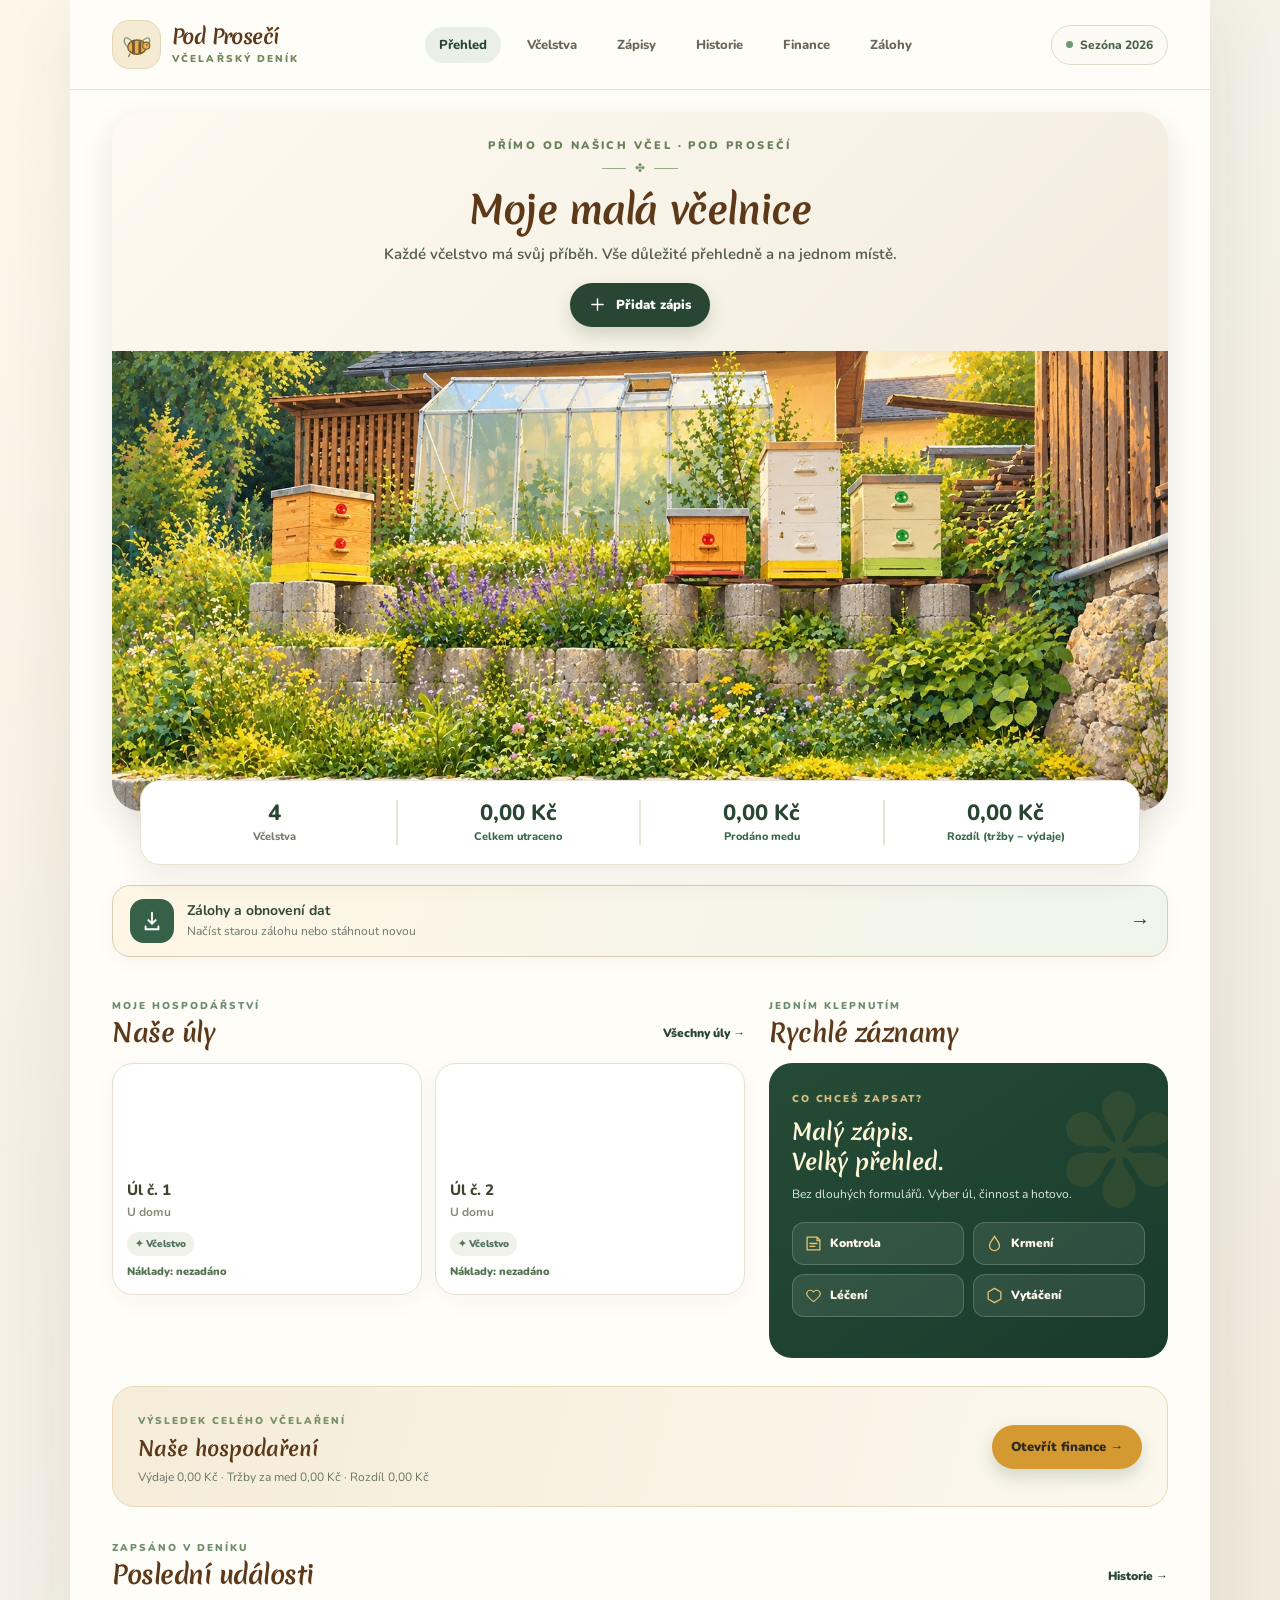
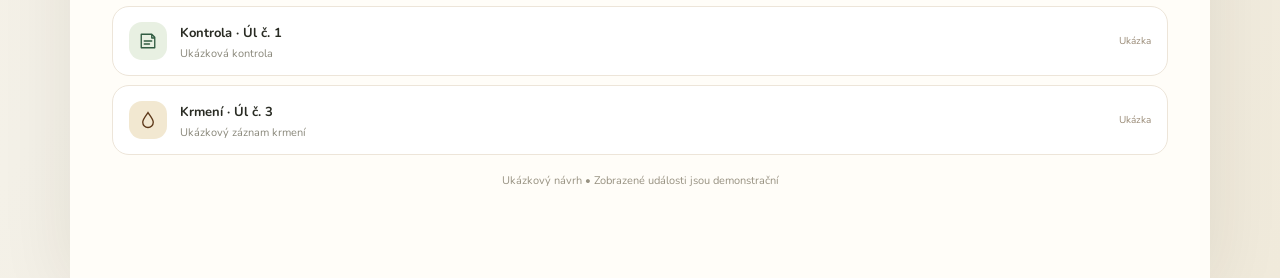
==== commit 797349a4: "Add files via upload" ====
--- a/index.html
+++ b/index.html
@@ -32,7 +32,7 @@
 <div class="app">
 <header class="topbar">
  <div class="branding"><div class="brandmark"><svg style="width:34px;height:34px"><use href="#i-bee"/></svg></div><div><div class="brandtitle">Pod Prosečí</div><div class="brandsub">VČELAŘSKÝ DENÍK</div></div></div>
- <div class="toplinks"><button data-page="home" class="active">Přehled</button><button data-page="hives">Včelstva</button><button data-page="record">Zápisy</button><button data-page="history">Historie</button><button data-page="costs">Finance</button></div>
+ <div class="toplinks"><button data-page="home" class="active">Přehled</button><button data-page="hives">Včelstva</button><button data-page="record">Zápisy</button><button data-page="history">Historie</button><button data-page="costs">Finance</button><button data-page="backups">Zálohy</button></div>
  <div class="season">Sezóna 2026</div>
 </header>
 <main>
@@ -42,6 +42,10 @@
    <div class="hero-copy"><div class="eyebrow">Přímo od našich včel · Pod Prosečí</div><div class="decor" style="margin-top:13px">✤</div><h1 class="hero-title"><span>Moje malá</span> <span>včelnice</span></h1><p>Každé včelstvo má svůj příběh. Vše důležité přehledně a na jednom místě.</p><button class="btn" data-action="record"><svg><use href="#i-plus"/></svg> Přidat zápis</button></div>
   </div>
   <div class="stats finance-stats"><div class="stat"><strong>4</strong><small>Včelstva</small></div><button type="button" class="stat stat-action" data-page="costs"><strong id="stats-cost-total">0 Kč</strong><small>Celkem utraceno</small></button><button type="button" class="stat stat-action" data-page="costs"><strong id="stats-sales-total">0 Kč</strong><small>Prodáno medu</small></button><button type="button" class="stat stat-action" data-page="costs"><strong id="stats-net-total">0 Kč</strong><small>Rozdíl (tržby − výdaje)</small></button></div>
+  <button class="backup-shortcut" type="button" data-page="backups" aria-label="Otevřít zálohování a obnovení dat">
+    <span class="backup-shortcut-icon"><svg viewBox="0 0 24 24" width="22" height="22" aria-hidden="true"><path d="M12 3v12m-4-4 4 4 4-4M5 18v3h14v-3" stroke="currentColor" stroke-width="2" stroke-linecap="round" fill="none"/></svg></span>
+    <span><strong>Zálohy a obnovení dat</strong><small>Načíst starou zálohu nebo stáhnout novou</small></span><span class="backup-arrow" aria-hidden="true">→</span>
+  </button>
   <div class="homegrid">
    <div><div class="heading"><div><div class="overline">Moje hospodářství</div><h2>Naše úly</h2></div><button class="subtle-link" data-page="hives">Všechny úly →</button></div><div class="hives" id="home-hives"></div></div>
    <div><div class="heading"><div><div class="overline">Jedním klepnutím</div><h2>Rychlé záznamy</h2></div></div><aside class="aside"><small>CO CHCEŠ ZAPSAT?</small><h2>Malý zápis.<br>Velký přehled.</h2><p>Bez dlouhých formulářů. Vyber úl, činnost a hotovo.</p><div class="quickrow"><button data-type="Kontrola"><svg><use href="#i-note"/></svg> Kontrola</button><button data-type="Krmení"><svg><use href="#i-drop"/></svg> Krmení</button><button data-type="Léčení"><svg><use href="#i-heart"/></svg> Léčení</button><button data-type="Vytáčení"><svg><use href="#i-hex"/></svg> Vytáčení</button></div></aside></div>
@@ -88,17 +92,40 @@
    <section class="cost-panel"><div class="eyebrow">Přehled výdajů</div><h2>Výdaje</h2><div class="cost-entries" id="cost-entries"></div></section>
    <section class="cost-panel"><div class="eyebrow">Přehled tržeb</div><h2>Prodeje medu</h2><div class="cost-entries" id="sale-entries"></div></section>
   </div>
-  <section class="fin-backup"><div><div class="eyebrow">Přenos dat</div><h2>Starší záznamy a zálohy</h2><p>Nahraj JSON zálohu z původního deníku 4.8.x – načtou se její výdaje a uskutečněné prodeje medu. Původní položky bez přiřazeného úlu zůstanou mezi společnými výdaji. Zbytek dat v záloze se nemění.</p></div>
-   <div class="fin-actions"><label class="import-label" for="import-finance">↑ Načíst starou JSON zálohu</label><input type="file" id="import-finance" accept=".json,application/json" hidden><button type="button" class="btn ghost" id="export-finance">↓ Stáhnout zálohu financí</button></div><p id="import-message" role="status" aria-live="polite" class="cost-notice">Záznamy se ukládají jen do tohoto prohlížeče. Při změně zařízení si stáhni zálohu.</p>
-  </section>
+  <div class="finance-backup-link"><div><strong>Potřebuješ obnovit data?</strong><p>Zálohy jsou nyní v samostatné záložce.</p></div><button type="button" class="btn" data-page="backups">Otevřít zálohy →</button></div>
  </section>
+<section id="page-backups" class="page">
+  <div class="secondary-top backup-page-heading"><div><div class="eyebrow">Zachování tvých záznamů</div><h1>Zálohy a obnovení</h1><p>Stáhni si kopii finanční evidence nebo nahraj starší zálohu.</p></div></div>
+  <div class="backup-main">
+   <section class="backup-action-card">
+    <div class="backup-number">01</div>
+    <div class="eyebrow">Načtení dat</div>
+    <h2>Obnovit ze zálohy</h2>
+    <p>Vyber soubor <strong>.json</strong> ze starého deníku 4.8.x nebo zálohu financí z verzí 5.2/5.3.</p>
+    <label for="import-finance" class="backup-file-label">Vyber záložní soubor (JSON)</label>
+    <input type="file" id="import-finance" class="backup-file-input" accept=".json,application/json" aria-describedby="backup-restore-help" />
+    <p id="backup-restore-help" class="backup-limitation"><strong>Co se obnoví:</strong> výdaje a prodaný med. Úly, kontroly, léčení a další záznamy ze starého deníku zatím tato testovací verze nepřenáší. Původní JSON si proto ponech.</p>
+    <p id="import-message" class="backup-result" role="status" aria-live="polite">Po výběru souboru se zobrazí potvrzení před změnou dat.</p>
+   </section>
+   <section class="backup-action-card backup-export-card">
+    <div class="backup-number">02</div>
+    <div class="eyebrow">Uložení dat</div>
+    <h2>Stáhnout zálohu</h2>
+    <p>Stáhni aktuální <strong>výdaje a prodeje medu</strong> do souboru JSON. Později je můžeš znovu obnovit.</p>
+    <button type="button" class="btn amber backup-export-button" id="export-finance">↓ Stáhnout zálohu financí (.json)</button>
+    <p class="backup-limitation">Tento export obsahuje finance aktuální verze, nikoli kompletní původní včelařský deník.</p>
+   </section>
+  </div>
+  <div class="backup-reminder"><strong>Upozornění k prohlížeči</strong><p>Údaje se zatím ukládají místně. Pokud otevřeš aplikaci na jiné adrese, zařízení nebo promažeš data prohlížeče, nemusí se objevit. Proto si soubor JSON uchovej mimo zařízení.</p></div>
+</section>
 <section id="page-detail" class="page"><button class="back" data-page="hives">← Zpět k úlům</button><div class="secondary-top" style="margin-top:11px"><div><div class="eyebrow">Karta včelstva</div><h1 id="detail-name">Úl č. 1</h1><p id="detail-place">Stanoviště u domu</p></div></div><div class="detail"><h3>Rychlý přehled</h3><p class="detail-cost">Náklady evidované přímo na tomto úlu: <strong id="detail-cost-value">0 Kč</strong></p><button class="btn amber" data-page="costs">+ Zapsat výdaj na úl</button><p>Matka, zásoby, síla včelstva a poslední kontrola. Jen to důležité, podrobnosti jsou až po rozkliknutí.</p><button class="btn" data-action="record"><svg><use href="#i-plus"/></svg> Přidat zápis k úlu</button></div></section>
 </main>
 <nav class="bottomnav" aria-label="Hlavní navigace">
  <button data-page="home" class="selected"><svg><use href="#i-house"/></svg><span>Přehled</span></button>
  <button data-page="hives"><svg><use href="#i-hex"/></svg><span>Úly</span></button>
  <button data-page="record"><span class="navplus"><svg><use href="#i-plus"/></svg></span><span>Zápis</span></button>
- <button data-page="history"><svg><use href="#i-book"/></svg><span>Historie</span></button>
+ <button data-page="costs"><svg><use href="#i-hex"/></svg><span>Finance</span></button>
+ <button data-page="backups"><svg viewBox="0 0 24 24" aria-hidden="true"><path d="M12 3v12m-4-4 4 4 4-4M5 18v3h14v-3" stroke="currentColor" stroke-width="1.8" stroke-linecap="round" stroke-linejoin="round" fill="none"/></svg><span>Zálohy</span></button>
 </nav>
 </div>
 <script src="js/app.js"></script>
--- a/css/style.css
+++ b/css/style.css
@@ -79,3 +79,27 @@
 .finance-summary{margin-top:21px;display:grid;grid-template-columns:repeat(3,minmax(0,1fr));gap:12px}.finance-tile{border:1px solid #eadfce;background:#fff;border-radius:22px;padding:21px 18px;display:flex;flex-direction:column;gap:7px;box-shadow:0 9px 30px #392f2010}.finance-tile small{font-weight:900;color:#667c5d;font-size:11px;letter-spacing:.06em;text-transform:uppercase}.finance-tile strong{font-size:clamp(20px,2.6vw,34px);letter-spacing:-1px;color:#5d3819;overflow-wrap:anywhere}.finance-tile span{font-size:11px;color:#838477}.result-tile{background:linear-gradient(135deg,#254633,#41664b);border-color:#2e5239}.result-tile small,.result-tile span{color:#e0ead9}.result-tile strong{color:white}.result-tile.negative strong{color:#ffe1bd}.fin-help{font-size:12px;color:#747968;line-height:1.55;margin-top:-3px;margin-bottom:15px}.fin-row{display:grid;grid-template-columns:1fr 1fr;gap:12px}.fin-row label{margin-top:14px}.fin-preview{margin-top:17px;padding:13px;background:#f7efd9;border-radius:13px;display:flex;justify-content:space-between;gap:10px;font-size:13px;font-weight:850;color:#58644b}.fin-preview strong{font-size:17px;color:#33573a;white-space:nowrap}.fin-backup{margin:20px 0 12px;background:#f8f2e8;border:1px solid #e9dfce;border-radius:22px;padding:23px}.fin-backup h2{font:700 22px Merienda,Georgia,serif;color:#5d3819;margin:6px 0}.fin-backup p{font-size:12px;line-height:1.6;color:#646a5c}.fin-actions{display:flex;flex-wrap:wrap;gap:12px;align-items:center;margin-top:17px}.import-label{display:inline-flex;justify-content:center;align-items:center;background:#294633;color:white;border-radius:40px;padding:14px 19px;font-weight:900;font-size:13px;cursor:pointer}.fin-actions .btn{padding:13px 18px}.fin-import-info{font-weight:850;color:#416343}.stat-action.negative strong{color:#a24733}.finance-tile.result-tile.negative{background:linear-gradient(140deg,#633b31,#7b5140)}
 @media(max-width:780px){.finance-summary{grid-template-columns:1fr}.finance-tile{padding:16px}.finance-tile strong{font-size:27px}.finance-stats{grid-template-columns:repeat(2,1fr)}.fin-actions{flex-direction:column;align-items:stretch}.fin-actions .btn,.import-label{width:100%}}
 @media(max-width:430px){.fin-row{grid-template-columns:1fr 1fr;gap:8px}.finance-stats .stat strong{font-size:19px}}
+
+/* 5.3.2 — skutečně dostupné zálohování, zejména na mobilu */
+.backup-shortcut{display:flex;width:100%;align-items:center;gap:13px;border:1px solid #d9ceb3;background:linear-gradient(110deg,#fff6e5,#f0f5ec);text-align:left;border-radius:18px;padding:13px 17px;margin:20px 0 8px;color:#294633;box-shadow:0 5px 20px #5740190b;cursor:pointer}
+.backup-shortcut-icon{display:grid;place-items:center;flex:0 0 44px;width:44px;height:44px;border-radius:14px;color:#fff;background:#376048}
+.backup-shortcut strong{display:block;font-size:14px;color:#304b35}.backup-shortcut small{display:block;font-size:12px;color:#677567;line-height:1.4;margin-top:3px}.backup-arrow{margin-left:auto;font-weight:900;font-size:20px}
+.backup-page-heading{background:linear-gradient(115deg,#f8e9c9,#e2eddb)}
+.backup-main{display:grid;grid-template-columns:repeat(2,minmax(0,1fr));gap:20px;align-items:stretch;margin:22px 0 16px}
+.backup-action-card{position:relative;background:#fff;border:1px solid #e4dbc9;border-radius:23px;padding:26px;box-shadow:0 9px 25px #44351809}
+.backup-action-card .eyebrow{font-size:11px}.backup-number{position:absolute;top:16px;right:20px;color:#d4bc8e;font-size:30px;font-weight:900;opacity:.75}
+.backup-action-card h2{font:700 23px/1.35 Merienda,Georgia,serif;color:#5d3819;margin:10px 0}
+.backup-action-card>p{font-size:13px;line-height:1.6;color:#52614f}
+.backup-file-label{display:block;font-weight:850;color:#294633;font-size:13px;margin:19px 0 9px}
+.backup-file-input{display:block;width:100%;padding:12px;background:#f6f7f1;border:1px solid #cbd6c8;border-radius:14px;font-size:13px;color:#3f4b40;max-width:100%}
+.backup-file-input::file-selector-button{font:800 13px Nunito,sans-serif;padding:10px 13px;border-radius:9px;background:#294633;color:#fff;border:0;margin-right:12px;cursor:pointer}
+.backup-limitation{padding:12px 14px;border-radius:13px;background:#fbf3e2;color:#75613b!important;font-size:12px!important;margin-top:17px;line-height:1.5}
+.backup-result{font-size:12px!important;color:#315d3a!important;font-weight:800;line-height:1.5;min-height:23px;overflow-wrap:anywhere}
+.backup-export-card{background:#fcf8ee}
+.backup-export-button{margin-top:15px;min-height:48px;width:100%;box-shadow:none}
+.backup-reminder{padding:18px 21px;background:#edf3e9;border:1px solid #dce7d6;border-radius:18px;color:#2a5036}
+.backup-reminder strong{font-size:14px}.backup-reminder p{font-size:12px;line-height:1.6;margin:5px 0 0}
+.finance-backup-link{display:flex;align-items:center;justify-content:space-between;gap:14px;border:1px solid #e5dbc9;border-radius:17px;background:#f8f2e7;margin:20px 0;padding:17px 20px}
+.finance-backup-link strong{color:#4b412c;font-size:14px}.finance-backup-link p{font-size:12px;color:#6e735f;margin:4px 0 0}
+@media(max-width:800px){.backup-main{grid-template-columns:1fr}.finance-backup-link{flex-direction:column;align-items:stretch}.finance-backup-link .btn{width:100%}}
+@media(max-width:520px){.bottomnav{grid-template-columns:repeat(5,minmax(0,1fr))}.bottomnav button{font-size:10px;min-width:0;padding:4px 1px}.backup-shortcut{margin-top:17px;padding:12px 10px;gap:10px}.backup-shortcut-icon{width:40px;height:40px;flex-basis:40px}.backup-shortcut strong{font-size:12px}.backup-shortcut small{font-size:10px}.backup-action-card{padding:19px 16px}.backup-action-card h2{font-size:19px}.backup-file-input::file-selector-button{font-size:12px}.backup-reminder{padding:15px}}
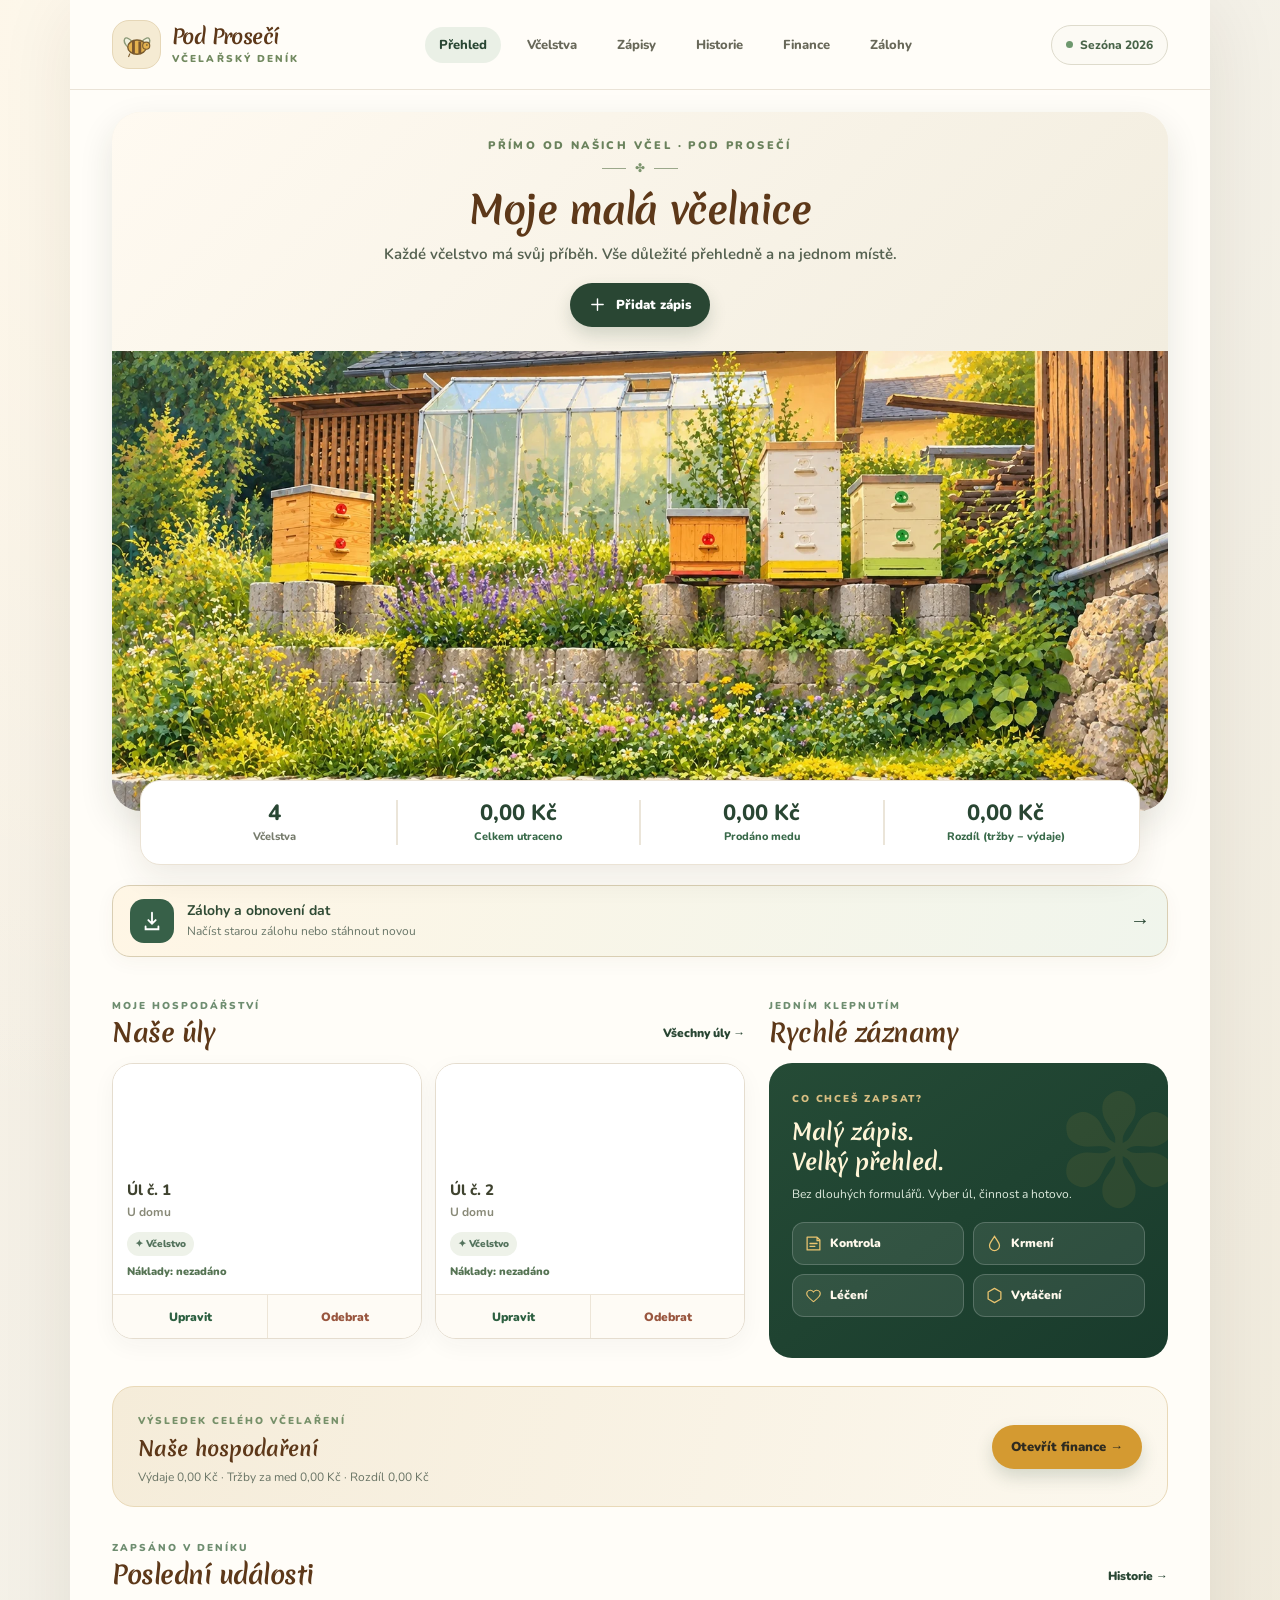
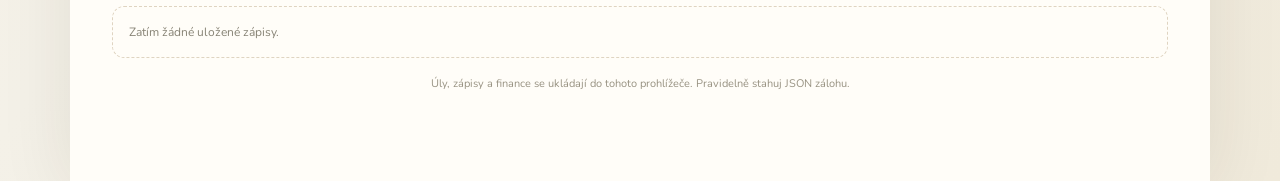
==== commit 64869673: "Add files via upload" ====
--- a/index.html
+++ b/index.html
@@ -11,7 +11,7 @@
 <link rel="icon" href="assets/icons/favicon-32.png" type="image/png" sizes="32x32" />
 <link rel="apple-touch-icon" href="assets/icons/apple-touch-icon.png" sizes="180x180" />
 <link rel="manifest" href="manifest.webmanifest" />
-<title>Včelařský deník • Pod Prosečí — vizuální návrh</title>
+<title>Včelařský deník • Pod Prosečí</title>
 <link href="https://fonts.googleapis.com/css2?family=Merienda:wght@500;600;700&family=Nunito:wght@400;500;600;700;800;900&display=swap&subset=latin-ext" rel="stylesheet">
 <link rel="stylesheet" href="css/style.css">
 </head>
@@ -41,7 +41,7 @@
    <img class="hero-art" src="assets/vcelnice.webp" alt="Kreslený pohled na včelnici se skleníkem a úly" />
    <div class="hero-copy"><div class="eyebrow">Přímo od našich včel · Pod Prosečí</div><div class="decor" style="margin-top:13px">✤</div><h1 class="hero-title"><span>Moje malá</span> <span>včelnice</span></h1><p>Každé včelstvo má svůj příběh. Vše důležité přehledně a na jednom místě.</p><button class="btn" data-action="record"><svg><use href="#i-plus"/></svg> Přidat zápis</button></div>
   </div>
-  <div class="stats finance-stats"><div class="stat"><strong>4</strong><small>Včelstva</small></div><button type="button" class="stat stat-action" data-page="costs"><strong id="stats-cost-total">0 Kč</strong><small>Celkem utraceno</small></button><button type="button" class="stat stat-action" data-page="costs"><strong id="stats-sales-total">0 Kč</strong><small>Prodáno medu</small></button><button type="button" class="stat stat-action" data-page="costs"><strong id="stats-net-total">0 Kč</strong><small>Rozdíl (tržby − výdaje)</small></button></div>
+  <div class="stats finance-stats"><div class="stat"><strong id="hive-count-stat">4</strong><small>Včelstva</small></div><button type="button" class="stat stat-action" data-page="costs"><strong id="stats-cost-total">0 Kč</strong><small>Celkem utraceno</small></button><button type="button" class="stat stat-action" data-page="costs"><strong id="stats-sales-total">0 Kč</strong><small>Prodáno medu</small></button><button type="button" class="stat stat-action" data-page="costs"><strong id="stats-net-total">0 Kč</strong><small>Rozdíl (tržby − výdaje)</small></button></div>
   <button class="backup-shortcut" type="button" data-page="backups" aria-label="Otevřít zálohování a obnovení dat">
     <span class="backup-shortcut-icon"><svg viewBox="0 0 24 24" width="22" height="22" aria-hidden="true"><path d="M12 3v12m-4-4 4 4 4-4M5 18v3h14v-3" stroke="currentColor" stroke-width="2" stroke-linecap="round" fill="none"/></svg></span>
     <span><strong>Zálohy a obnovení dat</strong><small>Načíst starou zálohu nebo stáhnout novou</small></span><span class="backup-arrow" aria-hidden="true">→</span>
@@ -52,10 +52,25 @@
   </div>
   <div class="cost-feature"><div><span class="overline">Výsledek celého včelaření</span><h2>Naše hospodaření</h2><p id="home-cost-summary">Počítáme výdaje a prodaný med.</p></div><button class="btn amber" data-page="costs">Otevřít finance →</button></div>
   <div class="heading"><div><div class="overline">Zapsáno v deníku</div><h2>Poslední události</h2></div><button class="subtle-link" data-page="history">Historie →</button></div><div id="mini-history"></div>
-  <div class="footnote">Ukázkový návrh • Zobrazené události jsou demonstrační</div>
+  <div class="footnote">Úly, zápisy a finance se ukládají do tohoto prohlížeče. Pravidelně stahuj JSON zálohu.</div>
  </section>
- <section id="page-hives" class="page"><div class="secondary-top"><div><div class="eyebrow">Naše včelnice</div><h1>Moje včelstva</h1><p>U domu a v Lučanech • 4 úly</p></div></div><div class="list-hives" id="all-hives"></div></section>
- <section id="page-record" class="page"><div class="secondary-top"><div><div class="eyebrow">Zápis bez zdržování</div><h1>Co je u včel nového?</h1><p>Stačí několik klepnutí a je hotovo.</p></div></div><div class="contentsection"><div class="labeltitle">01 · Vyber činnost</div><div class="records" id="types"></div><div class="labeltitle">02 · Vyber včelstvo</div><div class="pilllist" id="hiveselect"></div><div class="recbox" id="record-fields"><label>Stav včelstva</label><div class="choice" id="statusselect"><button class="selected" data-status="V pořádku">✓ V pořádku</button><button data-status="Sledovat">Sledovat</button><button data-status="Problém">Problém</button></div><div id="quantity-wrap" style="display:none;margin-top:14px"><label for="quantity">Množství (kg)</label><input id="quantity" type="number" step="0.1" min="0" inputmode="decimal" placeholder="Např. 3" style="display:block;margin-top:9px;padding:11px;width:100%;border-radius:11px;border:1px solid #e8dfd1;background:white"></div><div style="margin-top:18px"><label for="recnote">Poznámka (nepovinné)</label><textarea id="recnote" placeholder="Jen pokud chceš něco doplnit…"></textarea></div></div><button class="btn savebutton" id="save"><svg><use href="#i-check"/></svg> Uložit záznam</button><div id="toast" class="toast" role="status"></div><span class="preview-note">Vizuální ukázka. Zápis se neukládá do skutečné aplikace.</span></div></section>
+ <section id="page-hives" class="page">
+ <div class="secondary-top hive-management-head">
+  <div><div class="eyebrow">Naše včelnice</div><h1>Moje včelstva</h1><p id="hives-heading-summary">Seznam úlů</p></div>
+  <button id="add-hive-button" class="btn" type="button"><svg><use href="#i-plus"/></svg> Přidat úl</button>
+ </div>
+ <div class="hive-editor" id="hive-editor" hidden>
+  <div class="eyebrow">Správa včelnice</div><h2 id="hive-form-title">Nový úl</h2>
+  <form id="hive-form"><label for="hive-name">Název úlu</label><input id="hive-name" type="text" maxlength="70" placeholder="Např. Úl č. 5" required autocomplete="off">
+   <label for="hive-place">Stanoviště</label><input id="hive-place" type="text" maxlength="70" placeholder="Např. U domu nebo Lučany" required autocomplete="off">
+   <p class="cost-notice" id="hive-form-message" role="status"></p>
+   <div class="hive-form-actions"><button class="btn" type="submit">Uložit úl</button><button class="btn ghost" type="button" id="hive-cancel">Zrušit</button></div>
+  </form>
+ </div>
+ <div class="list-hives" id="all-hives"></div>
+ <div class="hive-archived"><h2>Odebrané úly</h2><p>Úly se pouze vyřadí z aktivního seznamu. Jejich výdaje a zápisy se nikdy nemažou a úl lze obnovit.</p><div id="archived-hives"></div></div>
+</section>
+ <section id="page-record" class="page"><div class="secondary-top"><div><div class="eyebrow">Zápis bez zdržování</div><h1>Co je u včel nového?</h1><p>Stačí několik klepnutí a je hotovo.</p></div></div><div class="contentsection"><div class="labeltitle">01 · Vyber činnost</div><div class="records" id="types"></div><div class="labeltitle">02 · Vyber včelstvo</div><div class="pilllist" id="hiveselect"></div><div class="recbox" id="record-fields"><label>Stav včelstva</label><div class="choice" id="statusselect"><button class="selected" data-status="V pořádku">✓ V pořádku</button><button data-status="Sledovat">Sledovat</button><button data-status="Problém">Problém</button></div><div id="quantity-wrap" style="display:none;margin-top:14px"><label for="quantity">Množství (kg)</label><input id="quantity" type="number" step="0.1" min="0" inputmode="decimal" placeholder="Např. 3" style="display:block;margin-top:9px;padding:11px;width:100%;border-radius:11px;border:1px solid #e8dfd1;background:white"></div><div style="margin-top:18px"><label for="recnote">Poznámka (nepovinné)</label><textarea id="recnote" placeholder="Jen pokud chceš něco doplnit…"></textarea></div></div><button class="btn savebutton" id="save"><svg><use href="#i-check"/></svg> Uložit záznam</button><div id="toast" class="toast" role="status"></div><span class="preview-note">Zápis se uloží do tohoto prohlížeče a do JSON zálohy.</span></div></section>
  <section id="page-history" class="page"><div class="secondary-top"><div><div class="eyebrow">Vzpomínky z včelnice</div><h1>Historie zápisů</h1><p>Bez hledání v mnoha záložkách.</p></div></div><div class="contentsection" id="history-list"></div></section>
  <section id="page-costs" class="page">
   <div class="secondary-top cost-banner"><div><div class="eyebrow">Pod Prosečí · finanční deník</div><h1>Výdaje a prodej medu</h1><p>Kolik stálo včelaření a kolik se prodejem vrátilo.</p></div><svg class="cost-decoration" aria-hidden="true"><use href="#i-hex"/></svg></div>
@@ -95,30 +110,30 @@
   <div class="finance-backup-link"><div><strong>Potřebuješ obnovit data?</strong><p>Zálohy jsou nyní v samostatné záložce.</p></div><button type="button" class="btn" data-page="backups">Otevřít zálohy →</button></div>
  </section>
 <section id="page-backups" class="page">
-  <div class="secondary-top backup-page-heading"><div><div class="eyebrow">Zachování tvých záznamů</div><h1>Zálohy a obnovení</h1><p>Stáhni si kopii finanční evidence nebo nahraj starší zálohu.</p></div></div>
+  <div class="secondary-top backup-page-heading"><div><div class="eyebrow">Zachování tvých záznamů</div><h1>Zálohy a obnovení</h1><p>Ulož si úly, záznamy i finance nebo obnov starší zálohu.</p></div></div>
   <div class="backup-main">
    <section class="backup-action-card">
     <div class="backup-number">01</div>
     <div class="eyebrow">Načtení dat</div>
     <h2>Obnovit ze zálohy</h2>
-    <p>Vyber soubor <strong>.json</strong> ze starého deníku 4.8.x nebo zálohu financí z verzí 5.2/5.3.</p>
+    <p>Vyber soubor <strong>.json</strong> z této verze (kompletní obnova), z verzí 5.2/5.3 nebo ze starého deníku 4.8.x.</p>
     <label for="import-finance" class="backup-file-label">Vyber záložní soubor (JSON)</label>
     <input type="file" id="import-finance" class="backup-file-input" accept=".json,application/json" aria-describedby="backup-restore-help" />
-    <p id="backup-restore-help" class="backup-limitation"><strong>Co se obnoví:</strong> výdaje a prodaný med. Úly, kontroly, léčení a další záznamy ze starého deníku zatím tato testovací verze nepřenáší. Původní JSON si proto ponech.</p>
+    <p id="backup-restore-help" class="backup-limitation"><strong>Ze zálohy 5.3.3:</strong> úly, historie, výdaje a med. <strong>Ze starého 4.8.x:</strong> zatím jen výdaje a prodeje medu; ostatní staré záznamy se nepřenášejí. Původní soubor si ponech.</p>
     <p id="import-message" class="backup-result" role="status" aria-live="polite">Po výběru souboru se zobrazí potvrzení před změnou dat.</p>
    </section>
    <section class="backup-action-card backup-export-card">
     <div class="backup-number">02</div>
     <div class="eyebrow">Uložení dat</div>
     <h2>Stáhnout zálohu</h2>
-    <p>Stáhni aktuální <strong>výdaje a prodeje medu</strong> do souboru JSON. Později je můžeš znovu obnovit.</p>
-    <button type="button" class="btn amber backup-export-button" id="export-finance">↓ Stáhnout zálohu financí (.json)</button>
-    <p class="backup-limitation">Tento export obsahuje finance aktuální verze, nikoli kompletní původní včelařský deník.</p>
+    <p>Stáhni <strong>všechny úly, zápisy, výdaje a prodeje medu</strong> do souboru JSON. Později je můžeš znovu obnovit.</p>
+    <button type="button" class="btn amber backup-export-button" id="export-finance">↓ Stáhnout celou zálohu (.json)</button>
+    <p class="backup-limitation">Export zahrnuje údaje této verze. Data ze starého deníku 4.8.x, která dosud nebyla přenesena, v něm nejsou.</p>
    </section>
   </div>
   <div class="backup-reminder"><strong>Upozornění k prohlížeči</strong><p>Údaje se zatím ukládají místně. Pokud otevřeš aplikaci na jiné adrese, zařízení nebo promažeš data prohlížeče, nemusí se objevit. Proto si soubor JSON uchovej mimo zařízení.</p></div>
 </section>
-<section id="page-detail" class="page"><button class="back" data-page="hives">← Zpět k úlům</button><div class="secondary-top" style="margin-top:11px"><div><div class="eyebrow">Karta včelstva</div><h1 id="detail-name">Úl č. 1</h1><p id="detail-place">Stanoviště u domu</p></div></div><div class="detail"><h3>Rychlý přehled</h3><p class="detail-cost">Náklady evidované přímo na tomto úlu: <strong id="detail-cost-value">0 Kč</strong></p><button class="btn amber" data-page="costs">+ Zapsat výdaj na úl</button><p>Matka, zásoby, síla včelstva a poslední kontrola. Jen to důležité, podrobnosti jsou až po rozkliknutí.</p><button class="btn" data-action="record"><svg><use href="#i-plus"/></svg> Přidat zápis k úlu</button></div></section>
+<section id="page-detail" class="page"><button class="back" data-page="hives">← Zpět k úlům</button><div class="secondary-top" style="margin-top:11px"><div><div class="eyebrow">Karta včelstva</div><h1 id="detail-name">Úl č. 1</h1><p id="detail-place">Stanoviště u domu</p></div></div><div class="detail"><h3>Rychlý přehled</h3><p class="detail-cost">Náklady evidované přímo na tomto úlu: <strong id="detail-cost-value">0 Kč</strong></p><button class="btn amber" data-page="costs">+ Zapsat výdaj na úl</button><p>Úl můžeš přejmenovat nebo přesunout na jiné stanoviště. Jeho finanční a pracovní záznamy zůstanou přiřazené.</p><button class="btn ghost" id="edit-detail-hive" type="button">Upravit název a stanoviště</button><button class="btn" data-action="record"><svg><use href="#i-plus"/></svg> Přidat zápis k úlu</button></div></section>
 </main>
 <nav class="bottomnav" aria-label="Hlavní navigace">
  <button data-page="home" class="selected"><svg><use href="#i-house"/></svg><span>Přehled</span></button>
--- a/css/style.css
+++ b/css/style.css
@@ -103,3 +103,28 @@
 .finance-backup-link strong{color:#4b412c;font-size:14px}.finance-backup-link p{font-size:12px;color:#6e735f;margin:4px 0 0}
 @media(max-width:800px){.backup-main{grid-template-columns:1fr}.finance-backup-link{flex-direction:column;align-items:stretch}.finance-backup-link .btn{width:100%}}
 @media(max-width:520px){.bottomnav{grid-template-columns:repeat(5,minmax(0,1fr))}.bottomnav button{font-size:10px;min-width:0;padding:4px 1px}.backup-shortcut{margin-top:17px;padding:12px 10px;gap:10px}.backup-shortcut-icon{width:40px;height:40px;flex-basis:40px}.backup-shortcut strong{font-size:12px}.backup-shortcut small{font-size:10px}.backup-action-card{padding:19px 16px}.backup-action-card h2{font-size:19px}.backup-file-input::file-selector-button{font-size:12px}.backup-reminder{padding:15px}}
+
+/* 5.3.3 – Správa úlů */
+.hive-management-head{gap:12px}
+.hive-management-head .btn{position:relative;z-index:2;flex-shrink:0}
+.hive-editor{max-width:740px;margin:23px auto 10px;background:#fffaf0;border:1px solid #e4d5b7;box-shadow:0 9px 30px #392f2012;padding:24px;border-radius:23px}
+.hive-editor[hidden]{display:none!important}
+.hive-editor h2{font:700 24px/1.4 Merienda,Georgia,serif;color:var(--brown);margin:7px 0 16px}
+.hive-editor label{display:block;font-size:13px;font-weight:900;color:#4b684d;margin:15px 0 7px}
+.hive-editor input{display:block;width:100%;min-height:48px;border:1px solid #d8cfbc;border-radius:12px;background:white;color:#283329;padding:12px 14px;font:700 15px Nunito,system-ui,sans-serif}
+.hive-form-actions{display:flex;gap:12px;flex-wrap:wrap;margin-top:16px}
+.hive-wrap{min-width:0;border:1px solid #e5ddcf;border-radius:21px;background:white;overflow:hidden;box-shadow:0 7px 23px #3831250b}
+.hive-wrap>.hive{width:100%;border:0;box-shadow:none;border-radius:0}
+.hive-wrap>.hive:hover{border:0;box-shadow:none}
+.hive-card-actions{display:flex;align-items:center;border-top:1px solid #ede5d7;background:#fefbf5}
+.hive-card-actions button{width:50%;text-align:center;font-weight:900;font-size:12px;color:#2d6041;border:0;background:transparent;min-height:43px;padding:10px 5px}
+.hive-card-actions button+button{border-left:1px solid #ede5d7}
+.hive-card-actions .subdued-danger{color:#99563f}
+.hive-card-actions button:hover,.hive-card-actions button:focus-visible{background:#f5efdf}
+.hive-archived{margin:32px 0 10px;background:#f7f2e9;border:1px solid #e5ddcf;border-radius:22px;padding:19px 21px}
+.hive-archived h2{font:700 21px/1.4 Merienda,Georgia,serif;margin:0 0 5px;color:#674525}
+.hive-archived>p,.muted-archives{font-size:12px;line-height:1.55;color:#77786c;margin:0 0 12px}
+.archive-item{display:flex;align-items:center;justify-content:space-between;gap:10px;background:white;border:1px solid #e4ddce;border-radius:13px;padding:10px 14px;margin-top:7px}
+.archive-item span{min-width:0}.archive-item b{display:block;font-size:13px;color:#454c3a}.archive-item small{display:block;font-size:11px;color:#858377;margin-top:3px}
+.archive-item button{border:1px solid #90ab8a;border-radius:20px;background:#eaf3e7;color:#315c42;padding:10px 13px;white-space:nowrap;font-weight:850;font-size:11px}
+@media(max-width:700px){.hive-management-head{flex-direction:column;align-items:stretch}.hive-management-head .btn{align-self:stretch}.hive-editor{padding:18px}.hive-form-actions{display:grid;grid-template-columns:1fr 1fr}.hive-form-actions .btn{padding:13px 5px}}
